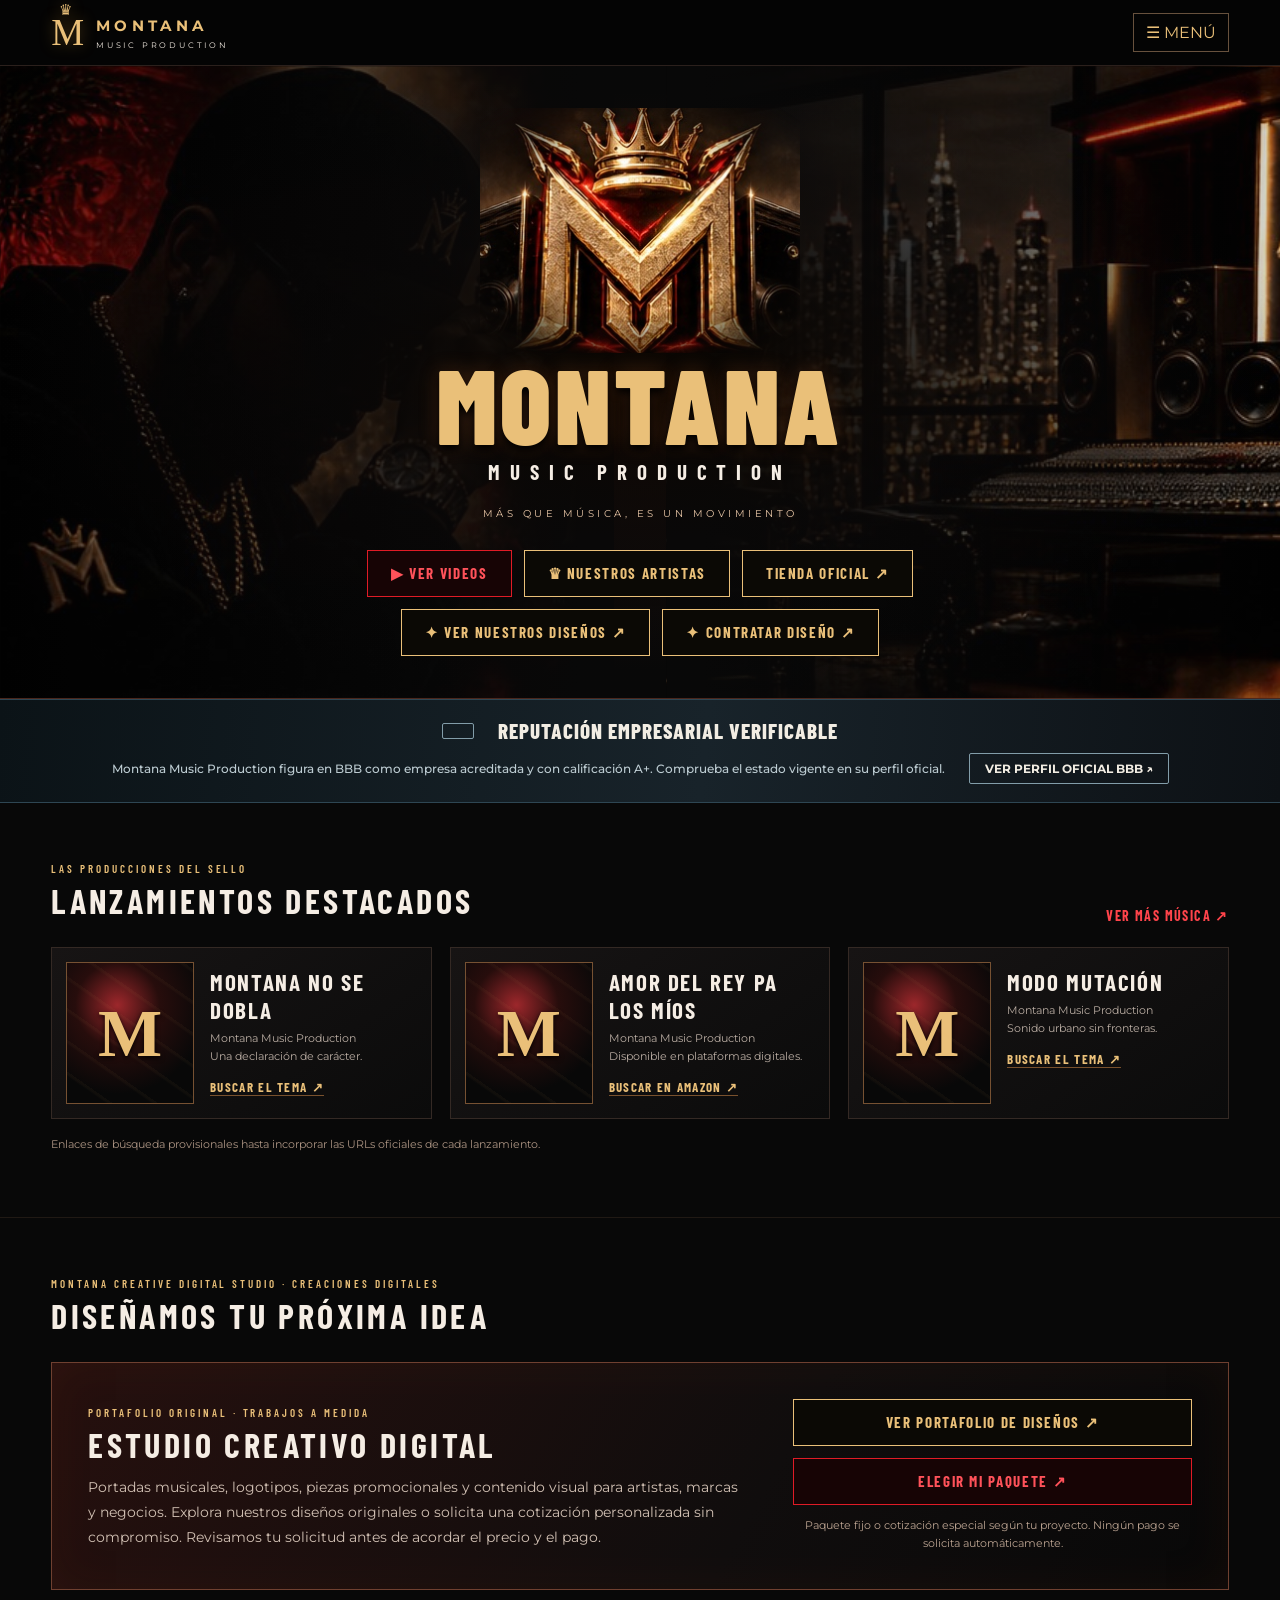
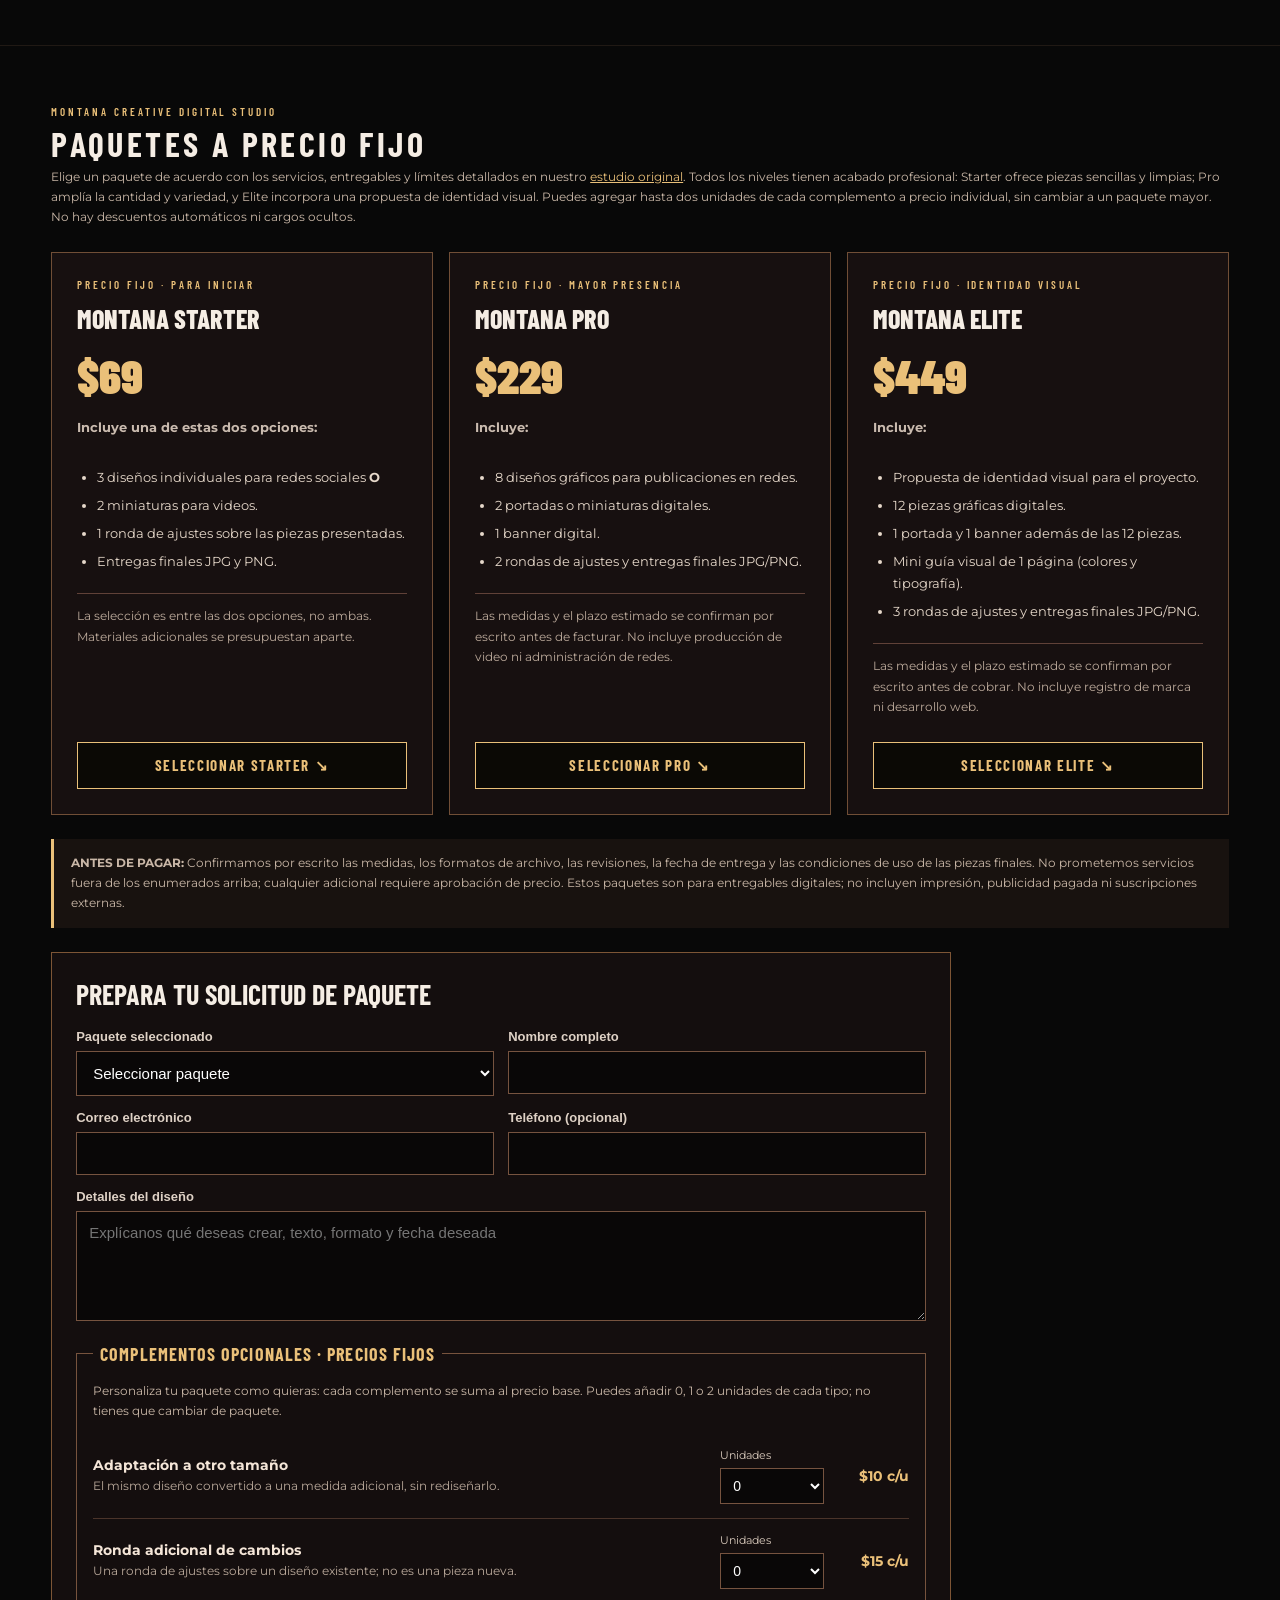
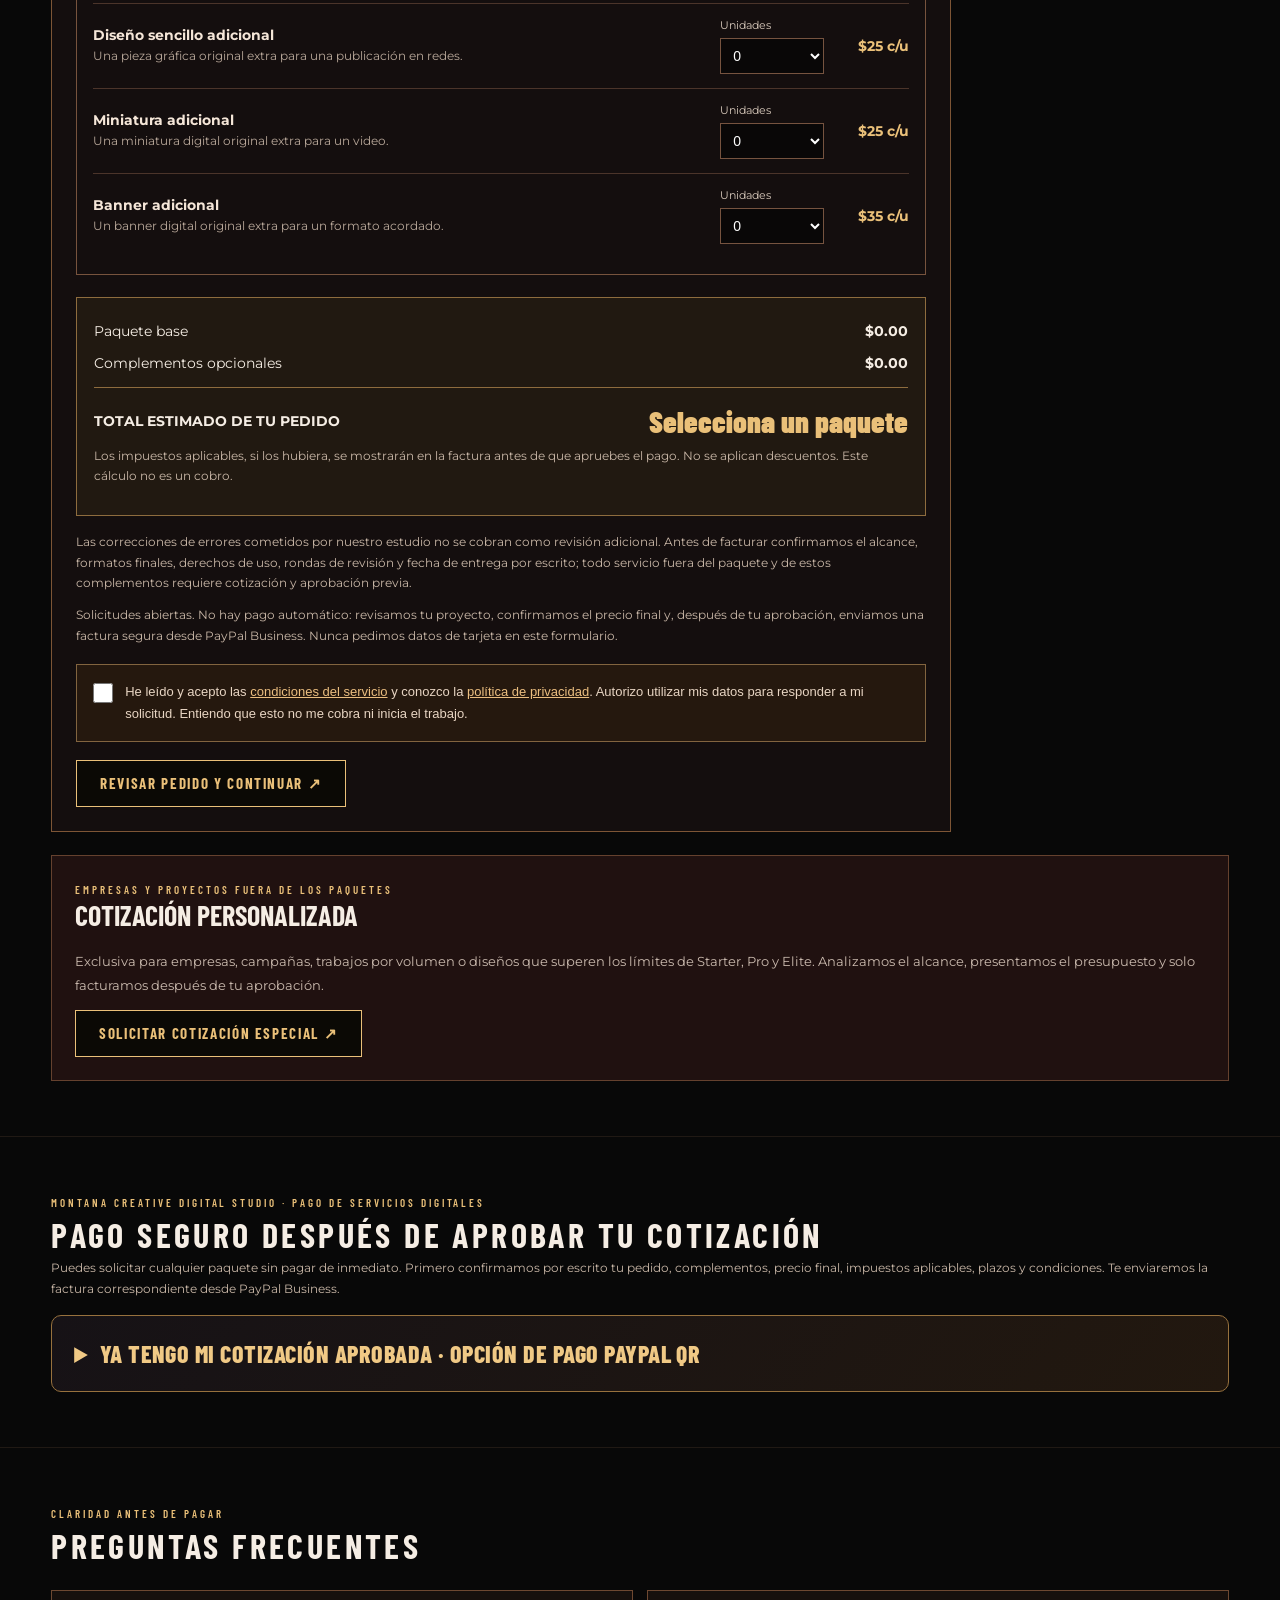
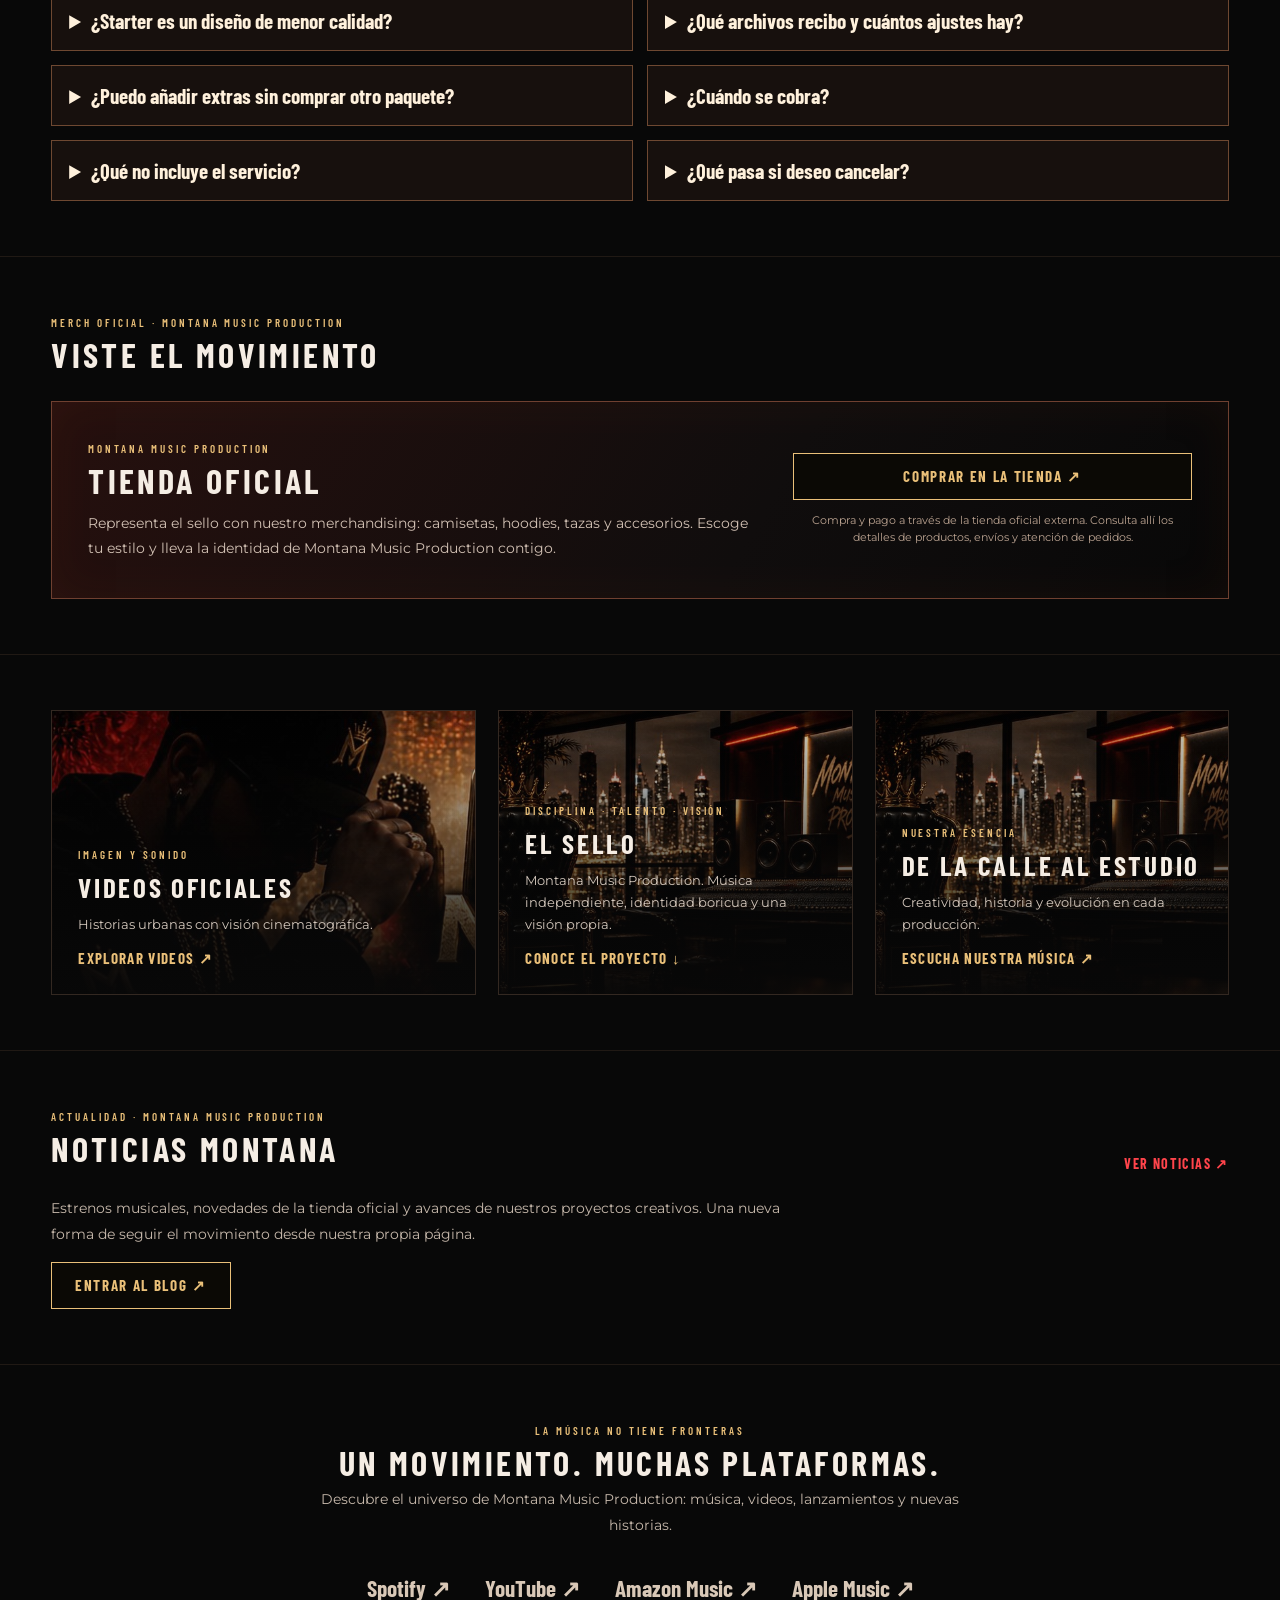
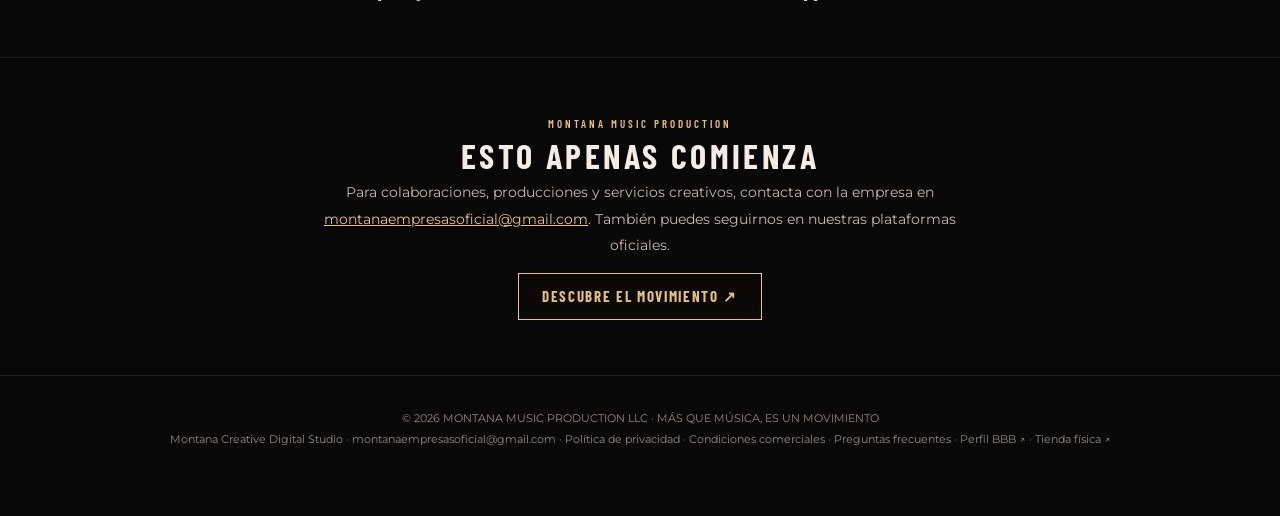
==== index.html @ 7edcd9a6 "Replace old Creative Studio links with new no-cost GitHub Pages studio" ====
<!doctype html><html lang="es"><head><meta charset="utf-8"><meta name="viewport" content="width=device-width,initial-scale=1"><meta name="theme-color" content="#080808"><meta name="description" content="Montana Music Production — más que música, es un movimiento. Música urbana y estudio de diseño profesional: portadas, miniaturas, identidad visual y merchandising oficial."><meta property="og:type" content="website"><meta property="og:site_name" content="Montana Music Production"><meta property="og:title" content="Montana Music Production | Más que música"><meta property="og:description" content="Montana Music Production LLC: música, diseño digital profesional, paquetes con precios claros, cotizaciones y tienda oficial."><meta property="og:url" content="https://montanamusicproduction.com/"><meta property="og:image" content="https://montanamusicproduction.com/emblem.jpg"><meta name="twitter:card" content="summary"><meta name="twitter:title" content="Montana Music Production | Estudio creativo y música"><meta name="twitter:description" content="Diseño digital profesional, paquetes claros, extras opcionales y música original."><link rel="canonical" href="https://montanamusicproduction.com/"><link rel="alternate" type="application/rss+xml" title="Noticias Montana RSS" href="https://montanamusicproduction.com/feed.xml"><title translate="no">Montana Music Production | Más que música</title><style>
@import url('https://fonts.googleapis.com/css2?family=Barlow+Condensed:wght@400;500;600;700;800;900&family=Montserrat:wght@400;500;600;700;800&display=swap');
:root{--gold:#eac079;--red:#e01b26;--muted:#b9aca2;--line:#32271f}*{box-sizing:border-box}html{scroll-behavior:smooth}body{margin:0;background:#080808;color:#f5ede4;font-family:Montserrat,Arial,sans-serif}a{color:inherit;text-decoration:none}button{font:inherit}.wrap{max-width:1390px;margin:auto;padding:0 4%}header{height:76px;background:#050505ed;border-bottom:1px solid #2b201c;display:flex;align-items:center;justify-content:space-between;gap:22px;padding:0 4%;position:sticky;top:0;z-index:30;backdrop-filter:blur(14px)}.brand{display:flex;align-items:center;gap:12px;min-width:235px}.brandmark{font-family:Georgia,serif;font-size:37px;line-height:1;color:var(--gold);text-shadow:0 0 15px #d69c3866;position:relative}.brandmark:before{content:'♛';position:absolute;top:-11px;left:8px;font-size:15px}.brand b{display:block;letter-spacing:.29em;font-size:15px;color:var(--gold)}.brand small{display:block;font-size:8px;letter-spacing:.35em;margin-top:5px}nav{display:flex;gap:26px;align-items:center}nav a{font:700 15px 'Barlow Condensed',sans-serif;letter-spacing:.12em;text-transform:uppercase}nav a:hover,nav a:focus{color:var(--gold)}.topcta,.button{border:1px solid var(--red);background:#170405;color:#ff525a;padding:13px 23px;font:700 15px 'Barlow Condensed',sans-serif;letter-spacing:.11em;text-transform:uppercase;display:inline-flex;align-items:center;gap:10px;justify-content:center;transition:.2s}.topcta:hover,.button:hover{background:#8f1118;color:white}.menu{display:none;background:none;border:1px solid #67513d;color:var(--gold);padding:9px 12px}.hero{position:relative;min-height:620px;display:flex;align-items:center;justify-content:center;text-align:center;overflow:hidden;border-bottom:1px solid #4a271d;background:radial-gradient(ellipse at 50% 50%,#56201144,transparent 65%),#080808}.hero:before,.hero:after{content:'';position:absolute;top:0;bottom:0;width:48%;background-size:cover;background-position:center;opacity:.85}.hero:before{left:0;background-image:linear-gradient(90deg,#0000,#080808 94%),url('artist.jpg')}.hero:after{right:0;background-image:linear-gradient(270deg,#0000,#080808 94%),url('studio.jpg')}.glow{position:absolute;inset:0;background:radial-gradient(ellipse at center,#0a0602 0%,#09080877 35%,#0000 72%);z-index:1}.hero-content{position:relative;z-index:2;max-width:740px;padding:42px 18px}.hero-emblem{width:min(320px,75vw);height:245px;object-fit:cover;object-position:center top;mix-blend-mode:screen;filter:drop-shadow(0 0 17px #ba70234f);mask-image:radial-gradient(ellipse 68% 63% at 50% 48%,#000 55%,transparent 100%)}h1,h2,h3,p{margin-top:0}h1{font:900 clamp(53px,9vw,105px)/.88 'Barlow Condensed',Impact,sans-serif;letter-spacing:.04em;color:var(--gold);text-shadow:0 5px 8px #000,0 0 20px #aa582655;margin:0}.subbrand{font:700 clamp(13px,2.2vw,21px) 'Barlow Condensed',sans-serif;letter-spacing:.47em;margin:10px 0 23px}.tagline{letter-spacing:.35em;font-size:10px;color:#e5c4a5;text-transform:uppercase;margin:0 0 30px}.hero-actions{display:flex;gap:12px;justify-content:center;flex-wrap:wrap}.button.gold{border-color:var(--gold);background:#0b0905;color:var(--gold)}.button.gold:hover{background:#eac079;color:#111}.section{padding:55px 0;border-bottom:1px solid #201914}.section-title{display:flex;align-items:end;justify-content:space-between;gap:15px;margin-bottom:23px}.eyebrow{font:600 11px 'Barlow Condensed';letter-spacing:.27em;color:var(--gold);text-transform:uppercase}.section h2{font:700 34px 'Barlow Condensed',sans-serif;letter-spacing:.1em;margin:3px 0}.all{color:#ff444b;font:700 14px 'Barlow Condensed';letter-spacing:.1em}.cards{display:grid;grid-template-columns:repeat(3,minmax(0,1fr));gap:18px}.release{background:linear-gradient(145deg,#171414,#0b0b0b);border:1px solid #342924;padding:14px;display:flex;gap:16px;min-height:172px}.cover{width:128px;min-width:128px;background:radial-gradient(circle at 40% 30%,#9c272b 0%,#270d0c 34%,#080808 72%);border:1px solid #765132;display:grid;place-items:center;position:relative;overflow:hidden}.cover:after{content:'';position:absolute;inset:0;background:repeating-linear-gradient(35deg,transparent 0 22px,#e3ad5d0a 24px 26px)}.cover b{font:900 68px Georgia;color:var(--gold);text-shadow:0 2px 5px #000}.release h3{font:700 23px 'Barlow Condensed';letter-spacing:.07em;margin:6px 0}.release p{font-size:11px;color:var(--muted);line-height:1.6}.release a{font:700 13px 'Barlow Condensed';color:var(--gold);letter-spacing:.1em;border-bottom:1px solid #79512d}.features{display:grid;grid-template-columns:1.2fr 1fr 1fr;gap:22px}.feature{min-height:285px;border:1px solid #332821;background:linear-gradient(0deg,#080808ee,#0808082c),url('studio.jpg') center/cover;padding:26px;display:flex;flex-direction:column;justify-content:end}.feature.video{background-image:linear-gradient(0deg,#080808fa,#08080820),url('artist.jpg')}.feature h3{font:700 27px 'Barlow Condensed';letter-spacing:.1em;margin:10px 0}.feature p{color:#d4c8bd;font-size:13px;line-height:1.7}.feature a{color:var(--gold);font:700 15px 'Barlow Condensed';letter-spacing:.09em}.shop-banner{display:grid;grid-template-columns:minmax(0,1.7fr) minmax(230px,1fr);align-items:center;gap:28px;padding:36px;background:linear-gradient(120deg,#26100e,#100d0d 60%,#080808);border:1px solid #6f4030;box-shadow:inset 0 0 45px #8a361018}.shop-banner p{color:#d2c1b4;font-size:14px;line-height:1.8;max-width:660px;margin:10px 0 0}.shop-actions{display:flex;flex-direction:column;gap:12px;align-items:stretch}.shop-actions .button{width:100%;text-align:center}.shop-trust{color:#bba391;font-size:11px;line-height:1.6;text-align:center}.about{max-width:780px;margin:auto;text-align:center}.about p{color:#c6b8ab;line-height:1.9;font-size:14px}.platforms{display:flex;justify-content:center;gap:35px;flex-wrap:wrap;margin:35px auto 0}.platforms a{font:700 23px 'Barlow Condensed';color:#d9c8b7}.platforms a:hover{color:var(--gold)}footer{padding:32px 4%;text-align:center;color:#968779;font-size:11px;line-height:1.9}.note{font-size:11px;color:#ab9382;margin-top:18px}@media(max-width:1100px){nav{gap:14px}.cards{grid-template-columns:1fr}.release{min-height:150px}.features{grid-template-columns:1fr 1fr}.feature:last-child{grid-column:span 2}}@media(max-width:760px){header{height:66px}.brand{min-width:0}.brand b{font-size:12px}.topcta{display:none}.menu{display:block}nav{display:none;position:absolute;top:65px;left:0;right:0;background:#0a0909;border-bottom:1px solid #5e3928;padding:18px 6%;flex-direction:column;align-items:flex-start;gap:17px}nav.open{display:flex}.hero{min-height:570px}.shop-banner{grid-template-columns:1fr;padding:25px;gap:18px}.hero:before,.hero:after{width:65%;opacity:.48}.hero-emblem{height:210px}.tagline{letter-spacing:.14em}.section{padding:37px 0}.features{grid-template-columns:1fr}.feature:last-child{grid-column:auto}.section h2{font-size:29px}.platforms{gap:20px}.platforms a{font-size:20px}}@media(prefers-reduced-motion:reduce){html{scroll-behavior:auto}}
.digital-packages{display:grid;grid-template-columns:repeat(3,1fr);gap:16px;margin:24px 0}.digital-package{background:#171010;border:1px solid #704e36;padding:25px;display:flex;flex-direction:column;gap:12px}.digital-package h3{font:800 26px 'Barlow Condensed',Impact,sans-serif;margin:0}.digital-package .price{font:900 48px 'Barlow Condensed',Impact,sans-serif;color:var(--gold)}.digital-package p{color:#cabbaf;font-size:13px;line-height:1.7}.digital-package .digital-contents{color:#e6d8ca;font-size:13px;line-height:1.7;padding-left:20px;margin:0 0 6px}.digital-package .digital-contents li{padding:3px 0}.digital-package .digital-limit{flex:1;color:#bcaa9b;font-size:12px;border-top:1px solid #604138;padding-top:12px}.digital-contract{border-left:3px solid var(--gold);padding:14px 17px;background:#18120f;margin-bottom:24px}.digital-package button{cursor:pointer}.digital-form{border:1px solid #7d5535;background:#140e0e;padding:24px;max-width:900px}.digital-form h3,.digital-quote h3{font:700 28px 'Barlow Condensed',Impact,sans-serif;margin:0 0 18px}.digital-fields{display:grid;grid-template-columns:1fr 1fr;gap:14px}.digital-fields label{display:flex;flex-direction:column;gap:7px;color:#ded1c5;font:700 13px Arial,sans-serif}.digital-fields input,.digital-fields select,.digital-fields textarea{background:#090707;color:#fff;border:1px solid #76533f;padding:12px;font:15px Arial,sans-serif;width:100%}.digital-fields textarea{min-height:110px;resize:vertical}.digital-fields .wide{grid-column:span 2}.digital-note{font-size:12px;color:#c9b7a7;line-height:1.7}.digital-result{display:none;border:1px solid #7a5b37;background:#231810;padding:18px;margin-top:16px}.digital-result.open{display:block}.digital-result textarea{width:100%;min-height:150px;color:#fff;background:#090707;border:1px solid #76533f;padding:12px}.digital-quote{border:1px solid #65412e;padding:23px;margin-top:23px;background:#201110}.digital-quote p{color:#cbbbaf;font-size:13px;line-height:1.8}.digital-starter-choice{display:none;margin:19px 0;padding:15px;border:1px solid #6c4e32;background:#20160f}.digital-starter-choice.visible{display:block}.digital-label{display:block;font:700 14px Arial,sans-serif;color:#f4debb;margin-bottom:9px}.digital-starter-choice select{background:#090707;color:#fff;border:1px solid #76533f;padding:12px;width:100%;font:15px Arial,sans-serif}.digital-addons{min-width:0;border:1px solid #77533d;margin:22px 0;padding:16px}.digital-addons legend{color:var(--gold);font:700 18px 'Barlow Condensed',Impact,sans-serif;letter-spacing:.06em;padding:0 7px}.digital-addon-list{display:flex;flex-direction:column;gap:0}.digital-addon{display:grid;grid-template-columns:minmax(0,1fr) 104px 70px;gap:15px;align-items:center;padding:14px 0;border-bottom:1px solid #4b342a}.digital-addon:last-child{border-bottom:none}.digital-addon strong{display:block;color:#f5e6d8;font-size:14px;line-height:1.5}.digital-addon span{display:block;color:#b9a89a;font-size:12px;line-height:1.6}.digital-addon label{color:#dbccbe;font-size:11px;display:flex;flex-direction:column;gap:6px}.digital-addon select{color:#fff;background:#090707;border:1px solid #76533f;padding:8px;font-size:14px;max-width:100%}.digital-addon b{color:var(--gold);font-size:14px;text-align:right}.digital-summary{border:1px solid #8e6c3e;background:#211911;padding:17px;margin:16px 0}.digital-summary>div{display:flex;justify-content:space-between;gap:10px;align-items:center;padding:7px 0;font-size:14px}.digital-summary>div strong{font-variant-numeric:tabular-nums}.digital-summary .digital-grand-total{border-top:1px solid #8e6c3e;padding-top:15px;margin-top:8px;font-weight:700}.digital-grand-total strong{font:900 30px 'Barlow Condensed',Impact,sans-serif;color:var(--gold)}.digital-note{overflow-wrap:anywhere}@media(max-width:760px){.digital-addon{grid-template-columns:minmax(0,1fr) 80px 64px;gap:8px}.digital-addon b{font-size:12px}.digital-summary .digital-grand-total{align-items:start;flex-direction:column}}
@media(max-width:760px){.digital-packages,.digital-fields{grid-template-columns:1fr}.digital-fields .wide{grid-column:auto}.digital-form{padding:16px}}
.digital-legal-check{display:flex!important;flex-direction:row!important;align-items:flex-start;gap:12px;margin:18px 0;border:1px solid #82643f;background:#25180e;padding:16px;color:#e8d5c3!important;font:13px/1.7 Arial,sans-serif!important}.digital-legal-check input{width:20px!important;height:20px!important;margin:2px 0 0;flex:0 0 20px;accent-color:#eac079}.digital-hubspot{border-top:2px solid #eac079;margin-top:25px;padding-top:25px}.digital-hubspot h4{font:800 27px 'Barlow Condensed',Impact,sans-serif;color:#eac079;margin:0}.digital-hubspot p{font-size:13px;line-height:1.8;color:#dbcbbc}.digital-legal-check a,.digital-hubspot a,.digital-faq a{color:#ebbe80;text-decoration:underline}.digital-hs-confirmation{border:1px solid #5eaf8c;background:#123b2b;color:#f0fffa!important;padding:16px}.digital-hs-confirmation[hidden]{display:none}.digital-faq{display:grid;grid-template-columns:repeat(2,minmax(0,1fr));gap:14px;margin-top:24px}.digital-faq details{background:#17100d;border:1px solid #6e4831;padding:17px}.digital-faq summary{cursor:pointer;color:#fff1dc;font:700 21px 'Barlow Condensed',Impact,sans-serif}.digital-faq details[open]{border-color:#ebbc79}.digital-faq p{font-size:13px;color:#cbb7a9;line-height:1.7;margin:14px 0 0}a:focus-visible,button:focus-visible,summary:focus-visible{outline:3px solid #f0c186;outline-offset:3px}@media(max-width:1420px){header{height:66px}.menu{display:block}.topcta{display:none}nav{display:none;position:absolute;top:65px;left:0;right:0;background:#0a0909;border-bottom:1px solid #5e3928;padding:18px 6%;flex-direction:column;align-items:flex-start;gap:17px}nav.open{display:flex}}@media(max-width:760px){.digital-faq{grid-template-columns:1fr}}.bbb-proof{background:linear-gradient(95deg,#0b1317,#18232a 55%,#0d1115);border-top:1px solid #2e4653;border-bottom:1px solid #2e4653;padding:18px 5%}.bbb-proof-inner{max-width:1190px;margin:auto;display:flex;align-items:center;justify-content:center;flex-wrap:wrap;gap:10px 24px;color:#f2ede3}.bbb-proof-inner strong{font:800 21px 'Barlow Condensed',Impact,sans-serif;letter-spacing:.045em}.bbb-proof-inner span{font:500 12px/1.5 Montserrat,Arial,sans-serif;color:#becdd3}.bbb-proof-inner a{border:1px solid #829da9;color:#f2ede3;text-decoration:none;padding:7px 15px;border-radius:2px;font:700 12px Montserrat,Arial,sans-serif}.bbb-proof-inner a:hover{background:#1f3945}.bbb-proof-inner a:focus-visible{outline:3px solid #f0c186;outline-offset:3px}@media(max-width:650px){.bbb-proof-inner{text-align:center;flex-direction:column;gap:9px}}.bbb-dynamic{display:inline-block;vertical-align:middle;line-height:1}.bbb-dynamic img{display:block;width:250px;max-width:100%;height:auto;border:0}.bbb-dynamic:focus-visible{outline:3px solid #eac079;outline-offset:4px}.paypal-payment-check{border:1px solid #97713d;border-radius:10px;background:linear-gradient(130deg,#161216,#22180f);padding:22px;margin-top:16px}
.paypal-payment-check summary{cursor:pointer;color:#f0c985;font:800 24px/1.3 'Barlow Condensed',Impact,sans-serif;letter-spacing:.02em}
.paypal-payment-check summary:focus-visible{outline:3px solid #eac079;outline-offset:5px}
.paypal-payment-check p{color:#e1d3c1;font-size:14px;line-height:1.75}
.paypal-payment-check .paypal-qr-layout{display:flex;gap:24px;align-items:center;flex-wrap:wrap;margin:20px 0}
.paypal-payment-check .paypal-qr-art{background:#fff;padding:6px;border-radius:9px;width:268px;max-width:100%;flex:0 0 268px}
.paypal-payment-check .paypal-qr-art svg{width:100%;height:auto;display:block;aspect-ratio:1}
.paypal-payment-check .paypal-qr-instructions{flex:1;min-width:210px}
.paypal-payment-check .paypal-qr-warning{border-left:3px solid #e4b36d;padding-left:12px;color:#f5dcae!important}
@media(max-width:540px){.paypal-payment-check{padding:16px}.paypal-payment-check .paypal-qr-art{margin:auto;flex:0 1 260px}}</style><script type="application/ld+json">{"@context":"https://schema.org","@type":"Organization","name":"Montana Music Production LLC","url":"https://montanamusicproduction.com/","logo":"https://montanamusicproduction.com/emblem.jpg","email":"montanaempresasoficial@gmail.com","description":"Sello musical y servicio de diseño gráfico digital Montana Creative Digital Studio.","subOrganization":{"@type":"Organization","name":"Montana Creative Digital Studio"}}</script><script>function loadScript(a){var b=document.getElementsByTagName("head")[0],c=document.createElement("script");c.type="text/javascript",c.src="https://tracker.metricool.com/resources/be.js",c.onreadystatechange=a,c.onload=a,b.appendChild(c)}loadScript(function(){beTracker.t({hash:"8ffea4eab319d0949e5e7db706928e58"})});</script></head><body><header><a class="brand notranslate" translate="no" href="#inicio" aria-label="Montana Music Production, inicio"><span class="brandmark">M</span><span><b><span class="notranslate" translate="no">MONTANA</span></b><small>MUSIC PRODUCTION</small></span></a><button class="menu" id="menu" aria-expanded="false" aria-controls="nav">☰ MENÚ</button><nav id="nav"><a href="#inicio">Inicio</a><a href="artistas.html">Artistas</a><a href="noticias.html">Noticias</a><a href="#tienda">Tienda física</a><a href="https://montanamusicproduction.com/studio/" target="_blank" rel="noopener noreferrer">Estudio creativo</a><a href="#paquetes-digitales">Contratar diseño</a><a href="#musica">Música</a><a href="#videos">Videos</a><a href="#sello">El sello</a><a href="#plataformas">Plataformas</a><a href="https://43g55d.share-na2.hsforms.com/2W3sPLwE3SKajOh-fbo1z5w" target="_blank" rel="noopener noreferrer">Cotización especial</a><a href="#contacto">Contacto</a></nav><a class="topcta" href="#musica">▶ ESCUCHA AHORA</a></header><main><section class="hero" id="inicio"><div class="glow"></div><div class="hero-content"><img class="hero-emblem" src="emblem.jpg" alt="Emblema M coronada en oro de Montana Music Production"><h1><span class="notranslate" translate="no">MONTANA</span></h1><div class="subbrand notranslate" translate="no">MUSIC PRODUCTION</div><p class="tagline">MÁS QUE MÚSICA, ES UN MOVIMIENTO</p><div class="hero-actions"><a class="button" href="#videos">▶ VER VIDEOS</a><a class="button gold" href="artistas.html">♛ NUESTROS ARTISTAS</a><a class="button gold" href="https://montanaofficialstore-shop.fourthwall.com/" target="_blank" rel="noopener noreferrer">TIENDA OFICIAL ↗</a><a class="button gold" href="https://montanamusicproduction.com/studio/" target="_blank" rel="noopener noreferrer" aria-label="Ver el portafolio original de Montana Creative Digital Studio">✦ VER NUESTROS DISEÑOS ↗</a><a class="button gold" href="#paquetes-digitales" aria-label="Escoger un paquete de diseño digital y complementos con precio transparente.">✦ CONTRATAR DISEÑO ↗</a></div></div></section><aside class="bbb-proof" aria-label="Perfil empresarial verificable en Better Business Bureau"><div class="bbb-proof-inner"><a class="bbb-dynamic" href="https://www.bbb.org/us/wi/milwaukee/profile/music/montana-music-production-0694-1000059355" target="_blank" rel="noopener noreferrer" aria-label="Verificar la acreditación de Montana Music Production en BBB"><img src="https://seal-wisconsin.bbb.org/seals/blue-seal-250-52-bbb-1000059355.png" width="250" height="52" loading="lazy" decoding="async" alt="Montana Music Production - sello dinámico BBB Accredited Business" onerror="this.style.display='none'"></a><strong>REPUTACIÓN EMPRESARIAL VERIFICABLE</strong><span>Montana Music Production figura en BBB como empresa acreditada y con calificación A+. Comprueba el estado vigente en su perfil oficial.</span><a href="https://www.bbb.org/us/wi/milwaukee/profile/music/montana-music-production-0694-1000059355" target="_blank" rel="noopener noreferrer" aria-label="Consultar la acreditación y calificación actual de Montana Music Production en Better Business Bureau">VER PERFIL OFICIAL BBB ↗</a></div></aside><section class="section" id="musica"><div class="wrap"><div class="section-title"><div><span class="eyebrow">Las producciones del sello</span><h2>LANZAMIENTOS DESTACADOS</h2></div><a class="all" href="https://www.youtube.com/results?search_query=Montana+Music+Production" target="_blank" rel="noopener noreferrer">VER MÁS MÚSICA ↗</a></div><div class="cards"><article class="release"><div class="cover"><b>M</b></div><div><h3><span class="notranslate" translate="no">MONTANA</span> NO SE DOBLA</h3><p><span class="notranslate" translate="no">Montana Music Production</span><br>Una declaración de carácter.</p><a href="https://www.youtube.com/results?search_query=Montana+No+Se+Dobla" target="_blank" rel="noopener noreferrer">BUSCAR EL TEMA ↗</a></div></article><article class="release"><div class="cover"><b>M</b></div><div><h3>AMOR DEL REY PA LOS MÍOS</h3><p><span class="notranslate" translate="no">Montana Music Production</span><br>Disponible en plataformas digitales.</p><a href="https://music.amazon.com/search/AMOR+DEL+REY+PA+LOS+MIOS" target="_blank" rel="noopener noreferrer">BUSCAR EN AMAZON ↗</a></div></article><article class="release"><div class="cover"><b>M</b></div><div><h3>MODO MUTACIÓN</h3><p><span class="notranslate" translate="no">Montana Music Production</span><br>Sonido urbano sin fronteras.</p><a href="https://www.youtube.com/results?search_query=Montana+Modo+Mutacion" target="_blank" rel="noopener noreferrer">BUSCAR EL TEMA ↗</a></div></article></div><p class="note">Enlaces de búsqueda provisionales hasta incorporar las URLs oficiales de cada lanzamiento.</p></div></section><section class="section" id="creaciones-digitales"><div class="wrap"><div class="section-title"><div><span class="eyebrow">Montana Creative Digital Studio · Creaciones digitales</span><h2>DISEÑAMOS TU PRÓXIMA IDEA</h2></div></div><div class="shop-banner"><div><span class="eyebrow">Portafolio original · Trabajos a medida</span><h2>ESTUDIO CREATIVO DIGITAL</h2><p>Portadas musicales, logotipos, piezas promocionales y contenido visual para artistas, marcas y negocios. Explora nuestros diseños originales o solicita una cotización personalizada sin compromiso. Revisamos tu solicitud antes de acordar el precio y el pago.</p></div><div class="shop-actions"><a class="button gold" href="https://montanamusicproduction.com/studio/" target="_blank" rel="noopener noreferrer" aria-label="Abrir el portafolio original de Montana Creative Digital Studio">VER PORTAFOLIO DE DISEÑOS ↗</a><a class="button" href="#paquetes-digitales" aria-label="Elegir paquete de diseño digital y complementos con precios fijos">ELEGIR MI PAQUETE ↗</a><span class="shop-trust">Paquete fijo o cotización especial según tu proyecto. Ningún pago se solicita automáticamente.</span></div></div></div></section><section class="section" id="paquetes-digitales"><div class="wrap"><span class="eyebrow">Montana Creative Digital Studio</span><h2>PAQUETES A PRECIO FIJO</h2><p class="digital-note">Elige un paquete de acuerdo con los servicios, entregables y límites detallados en nuestro <a style="color:var(--gold);text-decoration:underline" href="https://montanamusicproduction.com/studio/" target="_blank" rel="noopener noreferrer">estudio original</a>. Todos los niveles tienen acabado profesional: Starter ofrece piezas sencillas y limpias; Pro amplía la cantidad y variedad, y Elite incorpora una propuesta de identidad visual. Puedes agregar hasta dos unidades de cada complemento a precio individual, sin cambiar a un paquete mayor. No hay descuentos automáticos ni cargos ocultos.</p><div class="digital-packages"><article class="digital-package"><span class="eyebrow">Precio fijo · Para iniciar</span><h3 class="notranslate" translate="no">MONTANA STARTER</h3><span class="price">$69</span><p><strong>Incluye una de estas dos opciones:</strong></p><ul class="digital-contents"><li>3 diseños individuales para redes sociales <strong>O</strong></li><li>2 miniaturas para videos.</li><li>1 ronda de ajustes sobre las piezas presentadas.</li><li>Entregas finales JPG y PNG.</li></ul><p class="digital-limit">La selección es entre las dos opciones, no ambas. Materiales adicionales se presupuestan aparte.</p><button class="button gold digital-choose" data-plan="starter" type="button">SELECCIONAR STARTER ↘</button></article><article class="digital-package"><span class="eyebrow">Precio fijo · Mayor presencia</span><h3 class="notranslate" translate="no">MONTANA PRO</h3><span class="price">$229</span><p><strong>Incluye:</strong></p><ul class="digital-contents"><li>8 diseños gráficos para publicaciones en redes.</li><li>2 portadas o miniaturas digitales.</li><li>1 banner digital.</li><li>2 rondas de ajustes y entregas finales JPG/PNG.</li></ul><p class="digital-limit">Las medidas y el plazo estimado se confirman por escrito antes de facturar. No incluye producción de video ni administración de redes.</p><button class="button gold digital-choose" data-plan="pro" type="button">SELECCIONAR PRO ↘</button></article><article class="digital-package"><span class="eyebrow">Precio fijo · Identidad visual</span><h3 class="notranslate" translate="no">MONTANA ELITE</h3><span class="price">$449</span><p><strong>Incluye:</strong></p><ul class="digital-contents"><li>Propuesta de identidad visual para el proyecto.</li><li>12 piezas gráficas digitales.</li><li>1 portada y 1 banner además de las 12 piezas.</li><li>Mini guía visual de 1 página (colores y tipografía).</li><li>3 rondas de ajustes y entregas finales JPG/PNG.</li></ul><p class="digital-limit">Las medidas y el plazo estimado se confirman por escrito antes de cobrar. No incluye registro de marca ni desarrollo web.</p><button class="button gold digital-choose" data-plan="elite" type="button">SELECCIONAR ELITE ↘</button></article></div><p class="digital-note digital-contract"><strong>ANTES DE PAGAR:</strong> Confirmamos por escrito las medidas, los formatos de archivo, las revisiones, la fecha de entrega y las condiciones de uso de las piezas finales. No prometemos servicios fuera de los enumerados arriba; cualquier adicional requiere aprobación de precio. Estos paquetes son para entregables digitales; no incluyen impresión, publicidad pagada ni suscripciones externas.</p><div class="digital-form" id="pedido-digital"><h3>PREPARA TU SOLICITUD DE PAQUETE</h3><form id="digital-order-form"><div class="digital-fields"><label>Paquete seleccionado<select name="paquete" id="digital-plan" required><option value="">Seleccionar paquete</option><option value="starter">Montana Starter — $69</option><option value="pro">Montana Pro — $229</option><option value="elite">Montana Elite — $449</option></select></label><label>Nombre completo<input name="nombre" id="digital-name" autocomplete="name" maxlength="120" required></label><label>Correo electrónico<input name="email" type="email" autocomplete="email" maxlength="160" required></label><label>Teléfono (opcional)<input name="telefono" type="tel" autocomplete="tel" maxlength="40"></label><label class="wide">Detalles del diseño<textarea name="detalles" maxlength="3000" placeholder="Explícanos qué deseas crear, texto, formato y fecha deseada" required></textarea></label></div><div class="digital-starter-choice" id="digital-starter-choice"><label class="digital-label" for="digital-starter-option">Starter: elige SOLO una opción incluida</label><select id="digital-starter-option" name="opcion_starter"><option value="">Selecciona el contenido base</option><option value="social">3 diseños sencillos para publicaciones de redes sociales</option><option value="thumb">2 miniaturas para videos</option></select><p class="digital-note">Esta elección está incluida en los $69; no se cobran las dos opciones juntas. Si quieres piezas extra, elige complementos abajo.</p></div><fieldset class="digital-addons"><legend>COMPLEMENTOS OPCIONALES · PRECIOS FIJOS</legend><p class="digital-note">Personaliza tu paquete como quieras: cada complemento se suma al precio base. Puedes añadir 0, 1 o 2 unidades de cada tipo; no tienes que cambiar de paquete.</p><div class="digital-addon-list"><div class="digital-addon"><div><strong>Adaptación a otro tamaño</strong><span>El mismo diseño convertido a una medida adicional, sin rediseñarlo.</span></div><label>Unidades <select class="digital-addon-qty" name="extra_formato" data-key="formato" data-price="10" aria-label="Adaptación a otro tamaño"><option value="0">0</option><option value="1">1</option><option value="2">2</option></select></label><b>$10 c/u</b></div><div class="digital-addon"><div><strong>Ronda adicional de cambios</strong><span>Una ronda de ajustes sobre un diseño existente; no es una pieza nueva.</span></div><label>Unidades <select class="digital-addon-qty" name="extra_revision" data-key="revision" data-price="15" aria-label="Ronda adicional de cambios"><option value="0">0</option><option value="1">1</option><option value="2">2</option></select></label><b>$15 c/u</b></div><div class="digital-addon"><div><strong>Diseño sencillo adicional</strong><span>Una pieza gráfica original extra para una publicación en redes.</span></div><label>Unidades <select class="digital-addon-qty" name="extra_diseno" data-key="diseno" data-price="25" aria-label="Diseño sencillo adicional"><option value="0">0</option><option value="1">1</option><option value="2">2</option></select></label><b>$25 c/u</b></div><div class="digital-addon"><div><strong>Miniatura adicional</strong><span>Una miniatura digital original extra para un video.</span></div><label>Unidades <select class="digital-addon-qty" name="extra_miniatura" data-key="miniatura" data-price="25" aria-label="Miniatura adicional"><option value="0">0</option><option value="1">1</option><option value="2">2</option></select></label><b>$25 c/u</b></div><div class="digital-addon"><div><strong>Banner adicional</strong><span>Un banner digital original extra para un formato acordado.</span></div><label>Unidades <select class="digital-addon-qty" name="extra_banner" data-key="banner" data-price="35" aria-label="Banner adicional"><option value="0">0</option><option value="1">1</option><option value="2">2</option></select></label><b>$35 c/u</b></div></div></fieldset><div class="digital-summary" aria-live="polite"><div><span>Paquete base</span><strong id="digital-base">$0.00</strong></div><div><span>Complementos opcionales</span><strong id="digital-extras">$0.00</strong></div><div class="digital-grand-total"><span>TOTAL ESTIMADO DE TU PEDIDO</span><strong id="digital-total">$0.00</strong></div><p class="digital-note">Los impuestos aplicables, si los hubiera, se mostrarán en la factura antes de que apruebes el pago. No se aplican descuentos. Este cálculo no es un cobro.</p></div><p class="digital-note">Las correcciones de errores cometidos por nuestro estudio no se cobran como revisión adicional. Antes de facturar confirmamos el alcance, formatos finales, derechos de uso, rondas de revisión y fecha de entrega por escrito; todo servicio fuera del paquete y de estos complementos requiere cotización y aprobación previa.</p><p class="digital-note">Solicitudes abiertas. No hay pago automático: revisamos tu proyecto, confirmamos el precio final y, después de tu aprobación, enviamos una factura segura desde PayPal Business. Nunca pedimos datos de tarjeta en este formulario.</p><label class="digital-legal-check"><input type="checkbox" id="digital-terms" required><span>He leído y acepto las <a href="terminos-diseno.html" target="_blank" rel="noopener noreferrer">condiciones del servicio</a> y conozco la <a href="privacidad.html" target="_blank" rel="noopener noreferrer">política de privacidad</a>. Autorizo utilizar mis datos para responder a mi solicitud. Entiendo que esto no me cobra ni inicia el trabajo.</span></label><button class="button gold" type="submit">REVISAR PEDIDO Y CONTINUAR ↗</button></form><div class="digital-result" id="digital-result" aria-live="polite"><strong>DESGLOSE PREPARADO: TODAVÍA NO ENVIADO NI COBRADO.</strong><p class="digital-note">Completa el formulario oficial para registrar tu solicitud o envía el desglose por correo como alternativa. El pedido no se envía automáticamente al preparar este resumen.</p><textarea id="digital-summary" readonly aria-label="Texto de pedido preparado"></textarea><div class="hero-actions" style="justify-content:flex-start"><a class="button gold" href="mailto:montanaempresasoficial@gmail.com" id="digital-mail">ABRIR CORREO PARA ENVIAR ↗</a><button class="button gold" type="button" id="digital-copy">COPIAR PEDIDO</button></div><p id="digital-copy-status" class="digital-note" aria-live="polite"></p><div class="digital-hubspot" id="digital-hubspot"><h4>ÚLTIMO PASO · ENVÍA TU PEDIDO AL ESTUDIO</h4><p>Completa y envía el formulario de HubSpot que aparece abajo. Antes de enviarlo, comprueba que incluya tu correo y el desglose de paquete y complementos. Si no aparece el desglose, <strong>cópialo y pégalo en el campo de mensaje</strong>. Si ese campo no existe, envíalo por correo usando el botón anterior.</p><div id="digital-hs-host"></div><p id="digital-hs-status" role="status" aria-live="polite" class="digital-note">Preparando el formulario oficial…</p><p class="digital-note">Si no carga aquí, <a href="https://43g55d.share-na2.hsforms.com/2W3sPLwE3SKajOh-fbo1z5w" target="_blank" rel="noopener noreferrer">abre el formulario de HubSpot directamente</a>. La alternativa de correo siempre está disponible.</p><p id="digital-hs-success" role="status" class="digital-hs-confirmation" hidden>HubSpot confirmó el envío del formulario. Aún no se ha cobrado nada; revisaremos tu solicitud antes de emitir una factura de PayPal Business, solo cuando apruebes el importe final.</p></div></div></div><div class="digital-quote"><span class="eyebrow">Empresas y proyectos fuera de los paquetes</span><h3>COTIZACIÓN PERSONALIZADA</h3><p>Exclusiva para empresas, campañas, trabajos por volumen o diseños que superen los límites de Starter, Pro y Elite. Analizamos el alcance, presentamos el presupuesto y solo facturamos después de tu aprobación.</p><a class="button gold" href="https://43g55d.share-na2.hsforms.com/2W3sPLwE3SKajOh-fbo1z5w" target="_blank" rel="noopener noreferrer">SOLICITAR COTIZACIÓN ESPECIAL ↗</a></div></div></section><section class="section" id="pago-paypal-qr"><div class="wrap">
<span class="eyebrow">Montana Creative Digital Studio · Pago de servicios digitales</span>
<h2>PAGO SEGURO DESPUÉS DE APROBAR TU COTIZACIÓN</h2>
<p class="digital-note">Puedes solicitar cualquier paquete sin pagar de inmediato. Primero confirmamos por escrito tu pedido, complementos, precio final, impuestos aplicables, plazos y condiciones. Te enviaremos la factura correspondiente desde PayPal Business.</p>
<details class="paypal-payment-check"><summary>YA TENGO MI COTIZACIÓN APROBADA · OPCIÓN DE PAGO PAYPAL QR</summary>
<p>Este código QR es una alternativa para pagar únicamente cuando nuestro equipo haya confirmado por escrito tu cotización. <strong>El código no calcula el precio ni crea una factura automáticamente</strong>; en PayPal tendrás que indicar exactamente el importe aprobado.</p>
<div class="paypal-qr-layout"><div id="paypal-qr-canvas" class="paypal-qr-art" aria-label="Código QR que dirige a PayPal para pago autorizado"></div>
<div class="paypal-qr-instructions"><p><strong>1.</strong> Verifica que ya recibiste la cotización aprobada y, de preferencia, tu factura de PayPal Business.<br><strong>2.</strong> Escanea el QR con tu teléfono o utiliza el enlace oficial de PayPal.<br><strong>3.</strong> En PayPal, <strong>confirma que el destinatario sea Montana Music Production LLC (o montana-music-production) y que el importe sea exactamente el aprobado</strong> antes de autorizar. Si hay alguna diferencia, no pagues y escríbenos.</p>
<a class="button gold" href="https://www.paypal.com/qrcodes/managed/718c4d7a-319f-474c-8aa8-8c9292570149?utm_source=payandgetpaid" target="_blank" rel="noopener noreferrer">ABRIR PAYPAL PARA PAGAR ↗</a></div></div>
<p class="paypal-qr-warning"><strong>Importante:</strong> pagar por QR no asigna automáticamente el pago a tu solicitud ni sustituye tu factura o recibo. Guarda la confirmación y tu referencia de pedido. No envíes datos de tarjeta por correo. La producción comienza cuando confirmemos el pago recibido y el material necesario.</p>
<p>¿Aún no tienes tu presupuesto aprobado? <a href="#paquetes-digitales">Solicita tu paquete de diseño</a> o escribe a <a href="mailto:montanaempresasoficial@gmail.com">montanaempresasoficial@gmail.com</a>.</p>
</details></div></section><section class="section" id="preguntas-diseno"><div class="wrap"><span class="eyebrow">Claridad antes de pagar</span><h2>PREGUNTAS FRECUENTES</h2><div class="digital-faq"><details><summary>¿Starter es un diseño de menor calidad?</summary><p>No. Todos los paquetes tienen acabado profesional. Starter cubre diseños sencillos sin animación ni montaje complejo. Lo que cambia entre paquetes es la cantidad de entregables y el alcance creativo.</p></details><details><summary>¿Qué archivos recibo y cuántos ajustes hay?</summary><p>Los entregables finales de estos paquetes son JPG y PNG. Starter incluye 1 ronda de ajustes, Pro 2 y Elite 3. Las medidas finales y fecha estimada se confirman antes de facturar.</p></details><details><summary>¿Puedo añadir extras sin comprar otro paquete?</summary><p>Sí. Una adaptación cuesta $10, una ronda extra $15, un diseño sencillo $25, una miniatura $25 y un banner $35. Se suman al precio base sin descuentos automáticos.</p></details><details><summary>¿Cuándo se cobra?</summary><p>No se cobra al seleccionar un paquete ni al enviar el formulario. Revisamos el pedido y, tras tu aprobación del alcance y precio, enviamos una factura desde PayPal Business para que puedas pagar de forma segura. Empezamos el trabajo después de confirmar el pago.</p></details><details><summary>¿Qué no incluye el servicio?</summary><p>No incluye impresión, animación, publicidad pagada, registro de marca, archivos fuente editables ni desarrollo web, salvo propuesta especial aprobada por escrito.</p></details><details><summary>¿Qué pasa si deseo cancelar?</summary><p>Revisamos el avance y los costos de terceros autorizados. Consulta las <a href="terminos-diseno.html">condiciones de servicio</a>; no se limitan tus derechos legales como consumidor.</p></details></div></div></section><section class="section" id="tienda"><div class="wrap"><div class="section-title"><div><span class="eyebrow">Merch oficial · <span class="notranslate" translate="no">Montana Music Production</span></span><h2>VISTE EL MOVIMIENTO</h2></div></div><div class="shop-banner"><div><span class="eyebrow"><span class="notranslate" translate="no">Montana Music Production</span></span><h2>TIENDA OFICIAL</h2><p>Representa el sello con nuestro merchandising: camisetas, hoodies, tazas y accesorios. Escoge tu estilo y lleva la identidad de <span class="notranslate" translate="no">Montana Music Production</span> contigo.</p></div><div class="shop-actions"><a class="button gold" href="https://montanaofficialstore-shop.fourthwall.com/" target="_blank" rel="noopener noreferrer" aria-label="Abrir la tienda oficial de Montana Music Production en Fourthwall">COMPRAR EN LA TIENDA ↗</a><span class="shop-trust">Compra y pago a través de la tienda oficial externa. Consulta allí los detalles de productos, envíos y atención de pedidos.</span></div></div></div></section><section class="section" id="videos"><div class="wrap"><div class="features"><article class="feature video"><span class="eyebrow">Imagen y sonido</span><h3>VIDEOS OFICIALES</h3><p>Historias urbanas con visión cinematográfica.</p><a href="https://www.youtube.com/@montanamusicproduction" target="_blank" rel="noopener noreferrer">EXPLORAR VIDEOS ↗</a></article><article class="feature" id="sello"><span class="eyebrow">Disciplina · talento · visión</span><h3>EL SELLO</h3><p><span class="notranslate" translate="no">Montana Music Production</span>. Música independiente, identidad boricua y una visión propia.</p><a href="#contacto">CONOCE EL PROYECTO ↓</a></article><article class="feature"><span class="eyebrow">Nuestra esencia</span><h3>DE LA CALLE AL ESTUDIO</h3><p>Creatividad, historia y evolución en cada producción.</p><a href="#musica">ESCUCHA NUESTRA MÚSICA ↗</a></article></div></div></section><section class="section" id="noticias"><div class="wrap"><div class="section-title"><div><span class="eyebrow">Actualidad · Montana Music Production</span><h2>NOTICIAS MONTANA</h2></div><a class="all" href="noticias.html">VER NOTICIAS ↗</a></div><p style="color:#c6b8ab;line-height:1.9;font-size:14px;max-width:750px">Estrenos musicales, novedades de la tienda oficial y avances de nuestros proyectos creativos. Una nueva forma de seguir el movimiento desde nuestra propia página.</p><a class="button gold" href="noticias.html">ENTRAR AL BLOG ↗</a></div></section><section class="section" id="plataformas"><div class="wrap about"><span class="eyebrow">La música no tiene fronteras</span><h2>UN MOVIMIENTO. MUCHAS PLATAFORMAS.</h2><p>Descubre el universo de <span class="notranslate" translate="no">Montana Music Production</span>: música, videos, lanzamientos y nuevas historias.</p><div class="platforms"><a href="https://open.spotify.com/search/Montana%20Music%20Production" target="_blank" rel="noopener noreferrer">Spotify ↗</a><a href="https://www.youtube.com/results?search_query=Montana+Music+Production" target="_blank" rel="noopener noreferrer">YouTube ↗</a><a href="https://music.amazon.com/search/Montana+Music+Production" target="_blank" rel="noopener noreferrer">Amazon Music ↗</a><a href="https://music.apple.com/us/search?term=Montana%20Music%20Production" target="_blank" rel="noopener noreferrer">Apple Music ↗</a></div></div></section><section class="section" id="contacto"><div class="wrap about"><span class="eyebrow"><span class="notranslate" translate="no">Montana Music Production</span></span><h2>ESTO APENAS COMIENZA</h2><p>Para colaboraciones, producciones y servicios creativos, contacta con la empresa en <a href="mailto:montanaempresasoficial@gmail.com" style="color:var(--gold);text-decoration:underline;overflow-wrap:anywhere">montanaempresasoficial@gmail.com</a>. También puedes seguirnos en nuestras plataformas oficiales.</p><a class="button gold" href="https://www.youtube.com/results?search_query=Montana+Music+Production" target="_blank" rel="noopener noreferrer">DESCUBRE EL MOVIMIENTO ↗</a></div></section></main><footer>© <span id="year"></span> <span class="notranslate" translate="no">MONTANA MUSIC PRODUCTION LLC</span> · MÁS QUE MÚSICA, ES UN MOVIMIENTO<br>Montana Creative Digital Studio · <a href="mailto:montanaempresasoficial@gmail.com">montanaempresasoficial@gmail.com</a> · <a href="privacidad.html">Política de privacidad</a> · <a href="terminos-diseno.html">Condiciones comerciales</a> · <a href="#preguntas-diseno">Preguntas frecuentes</a> · <a href="https://www.bbb.org/us/wi/milwaukee/profile/music/montana-music-production-0694-1000059355" target="_blank" rel="noopener noreferrer">Perfil BBB ↗</a> · <a href="https://montanaofficialstore-shop.fourthwall.com/" target="_blank" rel="noopener noreferrer">Tienda física ↗</a><div class="bbb-site-bottom" style="margin-top:14px"><a class="bbb-dynamic" href="https://www.bbb.org/us/wi/milwaukee/profile/music/montana-music-production-0694-1000059355" target="_blank" rel="noopener noreferrer" aria-label="Verificar la acreditación de Montana Music Production en BBB"><img src="https://seal-wisconsin.bbb.org/seals/blue-seal-250-52-bbb-1000059355.png" width="250" height="52" loading="lazy" decoding="async" alt="Montana Music Production - sello dinámico BBB Accredited Business" onerror="this.style.display='none'"></a></div></footer><script>document.getElementById('year').textContent=new Date().getFullYear();const menu=document.getElementById('menu'),nav=document.getElementById('nav');menu.addEventListener('click',()=>{let open=nav.classList.toggle('open');menu.setAttribute('aria-expanded',String(open))});nav.querySelectorAll('a').forEach(a=>a.addEventListener('click',()=>{nav.classList.remove('open');menu.setAttribute('aria-expanded','false')}));;(()=>{const form=document.getElementById('digital-order-form'),plan=document.getElementById('digital-plan'),starterContainer=document.getElementById('digital-starter-choice'),starterOption=document.getElementById('digital-starter-option'),result=document.getElementById('digital-result'),summary=document.getElementById('digital-summary'),mail=document.getElementById('digital-mail'),copyStatus=document.getElementById('digital-copy-status');if(!form||!plan||!starterContainer||!starterOption)return;const packages={starter:{name:'Montana Starter',price:69},pro:{name:'Montana Pro',price:229},elite:{name:'Montana Elite',price:449}},starterNames={social:'3 diseños sencillos para redes sociales',thumb:'2 miniaturas para videos'},extraTypes=[{key:'formato',name:'Adaptación a otro tamaño',price:10},{key:'revision',name:'Ronda adicional de cambios',price:15},{key:'diseno',name:'Diseño sencillo adicional',price:25},{key:'miniatura',name:'Miniatura adicional',price:25},{key:'banner',name:'Banner adicional',price:35}],money=n=>'$'+n.toFixed(2),qtyInputs=[...document.querySelectorAll('.digital-addon-qty')];function calculate(){const p=packages[plan.value],base=p?p.price:0;let additions=0;const lines=[];for(const a of extraTypes){const el=qtyInputs.find(e=>e.dataset.key===a.key);const q=el?Math.max(0,Math.min(2,Number(el.value)||0)):0;const amount=q*a.price;additions+=amount;if(q)lines.push(a.name+': '+q+' × '+money(a.price)+' = '+money(amount));}document.getElementById('digital-base').textContent=money(base);document.getElementById('digital-extras').textContent=money(additions);document.getElementById('digital-total').textContent=p?money(base+additions):'Selecciona un paquete';return{base,additions,grand:base+additions,lines}}function invalidate(){result.classList.remove('open');copyStatus.textContent=''}function refreshPlan(){const isStarter=plan.value==='starter';starterContainer.classList.toggle('visible',isStarter);starterOption.required=isStarter;if(!isStarter)starterOption.value='';invalidate();calculate()}function choose(p,move){if(!packages[p])return;plan.value=p;refreshPlan();if(move){document.getElementById('pedido-digital').scrollIntoView({behavior:'smooth',block:'start'});document.getElementById('digital-name').focus({preventScroll:true})}}document.querySelectorAll('.digital-choose').forEach(b=>b.addEventListener('click',()=>choose(b.dataset.plan,true)));plan.addEventListener('change',refreshPlan);starterOption.addEventListener('change',invalidate);qtyInputs.forEach(el=>el.addEventListener('change',()=>{invalidate();calculate()}));form.addEventListener('input',invalidate);const initial=new URLSearchParams(location.search).get('paquete');if(initial)choose(initial,false);else refreshPlan();form.addEventListener('submit',e=>{e.preventDefault();if(!form.reportValidity())return;const data=new FormData(form),p=packages[data.get('paquete')];if(!p)return;const calc=calculate();const picked=data.get('opcion_starter');if(p===packages.starter&&!starterNames[picked]){starterOption.focus();return;}const subject='Pedido digital: '+p.name+' — '+money(calc.grand);const body=['MONTANA CREATIVE DIGITAL STUDIO','SOLICITUD DE PAQUETE Y COMPLEMENTOS','','PAQUETE BASE: '+p.name+' — '+money(calc.base),...(p===packages.starter?['Opción incluida: '+starterNames[picked]]:[]),'','COMPLEMENTOS OPCIONALES:',...(calc.lines.length?calc.lines:['Ninguno']), 'Subtotal complementos: '+money(calc.additions),'TOTAL ESTIMADO ANTES DE IMPUESTOS (SI APLICAN): '+money(calc.grand),'','Nombre: '+data.get('nombre'),'Correo: '+data.get('email'),'Teléfono: '+(data.get('telefono')||'No indicado'),'Detalles del pedido: '+data.get('detalles'),'','Entiendo que el precio incluye solo los servicios indicados; los servicios fuera de alcance requieren aprobación previa. No he pagado ni enviado este pedido automáticamente. Espero confirmación y factura con detalle final, incluyendo impuestos si aplican, antes de pagar.'].join('\n');summary.value='PARA: montanaempresasoficial@gmail.com\nASUNTO: '+subject+'\n\n'+body;mail.href='mailto:montanaempresasoficial@gmail.com?subject='+encodeURIComponent(subject)+'&body='+encodeURIComponent(body);result.classList.add('open');result.scrollIntoView({behavior:'smooth',block:'nearest'})});document.getElementById('digital-copy').addEventListener('click',async()=>{try{await navigator.clipboard.writeText(summary.value);copyStatus.textContent='Pedido copiado. Pégalo en tu correo y pulsa Enviar.'}catch(e){summary.focus();summary.select();copyStatus.textContent='Copia el texto seleccionado con Ctrl+C y envíalo desde tu correo.'}})})();;(()=>{const form=document.getElementById('digital-order-form'),res=document.getElementById('digital-result'),host=document.getElementById('digital-hs-host'),info=document.getElementById('digital-hs-status'),sum=document.getElementById('digital-summary'),ok=document.getElementById('digital-hs-success');if(!form||!host)return;const id='5b7b0f2f-0137-48a6-a33a-1f9f6e8d73e7';let mounted=false,instance=null;function set(key,value){if(!instance||!value)return;try{const p=instance.setFieldValue(key,value);if(p&&typeof p.catch==='function')p.catch(()=>{})}catch(e){}}function prefill(){if(!instance)return;const data=new FormData(form),parts=String(data.get('nombre')||'').trim().split(/\s+/);set('0-1/firstname',parts.shift()||'');set('0-1/lastname',parts.join(' '));set('0-1/email',String(data.get('email')||''));set('0-1/phone',String(data.get('telefono')||''));set('0-1/message',sum.value);set('0-1/description',sum.value);info.textContent='Formulario listo: antes de enviarlo, verifica correo y desglose. Si faltan detalles, cópialos al campo de mensaje; si no existe, usa la alternativa de correo.';}window.addEventListener('hs-form-event:on-ready',e=>{if(e.detail&&e.detail.formId&&e.detail.formId!==id)return;try{if(window.HubSpotFormsV4){instance=window.HubSpotFormsV4.getFormFromEvent(e);prefill()}}catch(error){info.textContent='Formulario cargado. Completa y confirma tus datos antes de enviarlo.'}});window.addEventListener('hs-form-event:on-submission:success',e=>{if(e.detail&&e.detail.formId&&e.detail.formId!==id)return;ok.hidden=false;info.textContent='HubSpot confirmó el envío del formulario. El desglose solo está incluido si se muestra dentro del formulario enviado.'});form.addEventListener('submit',()=>{if(!form.reportValidity()||!res.classList.contains('open'))return;ok.hidden=true;if(mounted){prefill();return}mounted=true;const node=document.createElement('div');node.className='hs-form-frame';node.dataset.region='na2';node.dataset.formId=id;node.dataset.portalId='247656721';host.appendChild(node);const sc=document.createElement('script');sc.async=true;sc.src='https://js.hsforms.net/forms/embed/247656721.js';sc.onerror=()=>{info.textContent='No se pudo cargar HubSpot en este navegador. Abre el formulario alojado o envía el resumen por correo.'};document.body.appendChild(sc)});})();</script><script>(()=>{const host=document.getElementById('paypal-qr-canvas');if(!host)return;try{const encoded='AAAAAAAAAAAAAAAAAAAAAAAAAAAAAAAAAAAAAAAAAAAA/gHFq4ajP4BBM/IScKKQQC64NtbQm8ugF1+qIgsXpdALpSlP/E8S6AQSQjMfjtEEA/qqqqqqqv4AAEZqR0GzAAAbEUI+ruuGAFgGWQhuUfwAHPlkt9aEJeAAqyQo5ulOQAJ6suzAWpLIAcJ3GqOZzTABKCxEBO9DqAFjVdDROORXAM+vLScEOmmAJshe0v6fw8AqnekFiWEQoAaMnz/HlBnQDvj8g5hfJNAEILOEFns94AA83q/DATxWAApWB8iD1KAAJxAAHLG7L4A2UcgqH5jfQC/lpP/X+D7ADRP4nE5ccfALqrImtrGqyALE+ZcehZRkAf6J3PniI+oBGSlS8NFuPwA2Gkb9aPClADAi9SLXv0WAA5GQenlE+CARs4onUiHl4A3mGKmBOa9YAwhM9wy5KbAAiPE73KMnDAF6oQc15vr3AB/f27q3b/kAKKPFDXi6j8Askxu3Pqfo4A6UV52YNGPAB69zrnj4SxAArxXcQulRwAKZ4VJmiHzOAfI6DTO82VwAA3Gd/yzJ+IAActQRGHLEgD+1S7q9ZSuAEErTBFLi8dALr1cf6mKvyAXU6cljKbCwAuhiaGSzVq4BBJk7MxSnRwD+Clo1WAN2AAAAAAAAAAAAAAAAAAAAAAAAAAAAAAAAAAAAAAAAAAAAAA==';const size=65;const raw=atob(encoded);const bits=i=>(raw.charCodeAt(i>>3)>>(7-(i&7)))&1;let d='';for(let y=0;y<size;y++){let x=0;while(x<size){if(!bits(y*size+x)){x++;continue}const start=x;while(x<size&&bits(y*size+x))x++;const width=x-start;d+='M'+start+' '+y+'h'+width+'v1h-'+width+'z ';}}const ns='http://www.w3.org/2000/svg';const svg=document.createElementNS(ns,'svg');svg.setAttribute('viewBox','0 0 65 65');svg.setAttribute('role','img');svg.setAttribute('aria-label','QR de PayPal, disponible solo tras confirmar tu cotización');const bg=document.createElementNS(ns,'rect');bg.setAttribute('width',size);bg.setAttribute('height',size);bg.setAttribute('fill','#fff');const p=document.createElementNS(ns,'path');p.setAttribute('d',d);p.setAttribute('fill','#213264');svg.append(bg,p);host.append(svg);}catch(e){host.textContent='Usa el enlace seguro de PayPal para acceder al pago.';}})();</script></body></html>
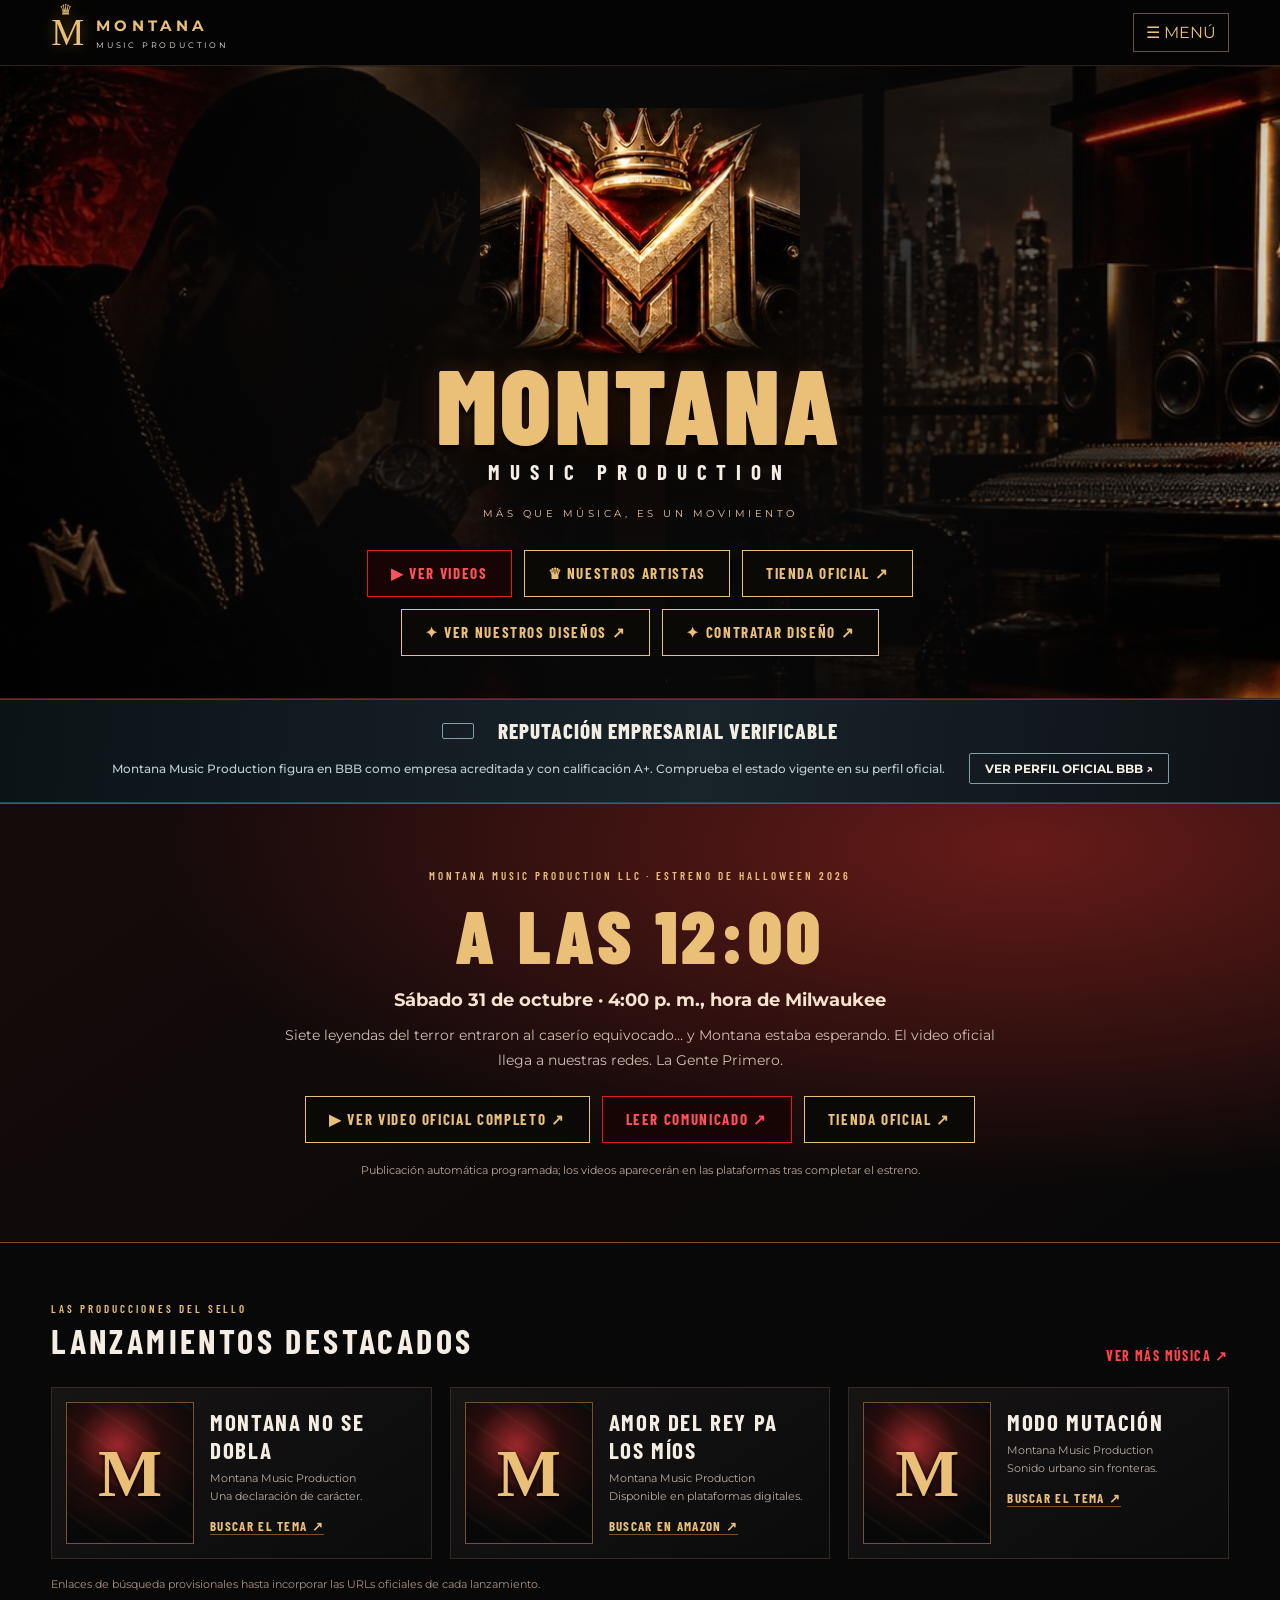
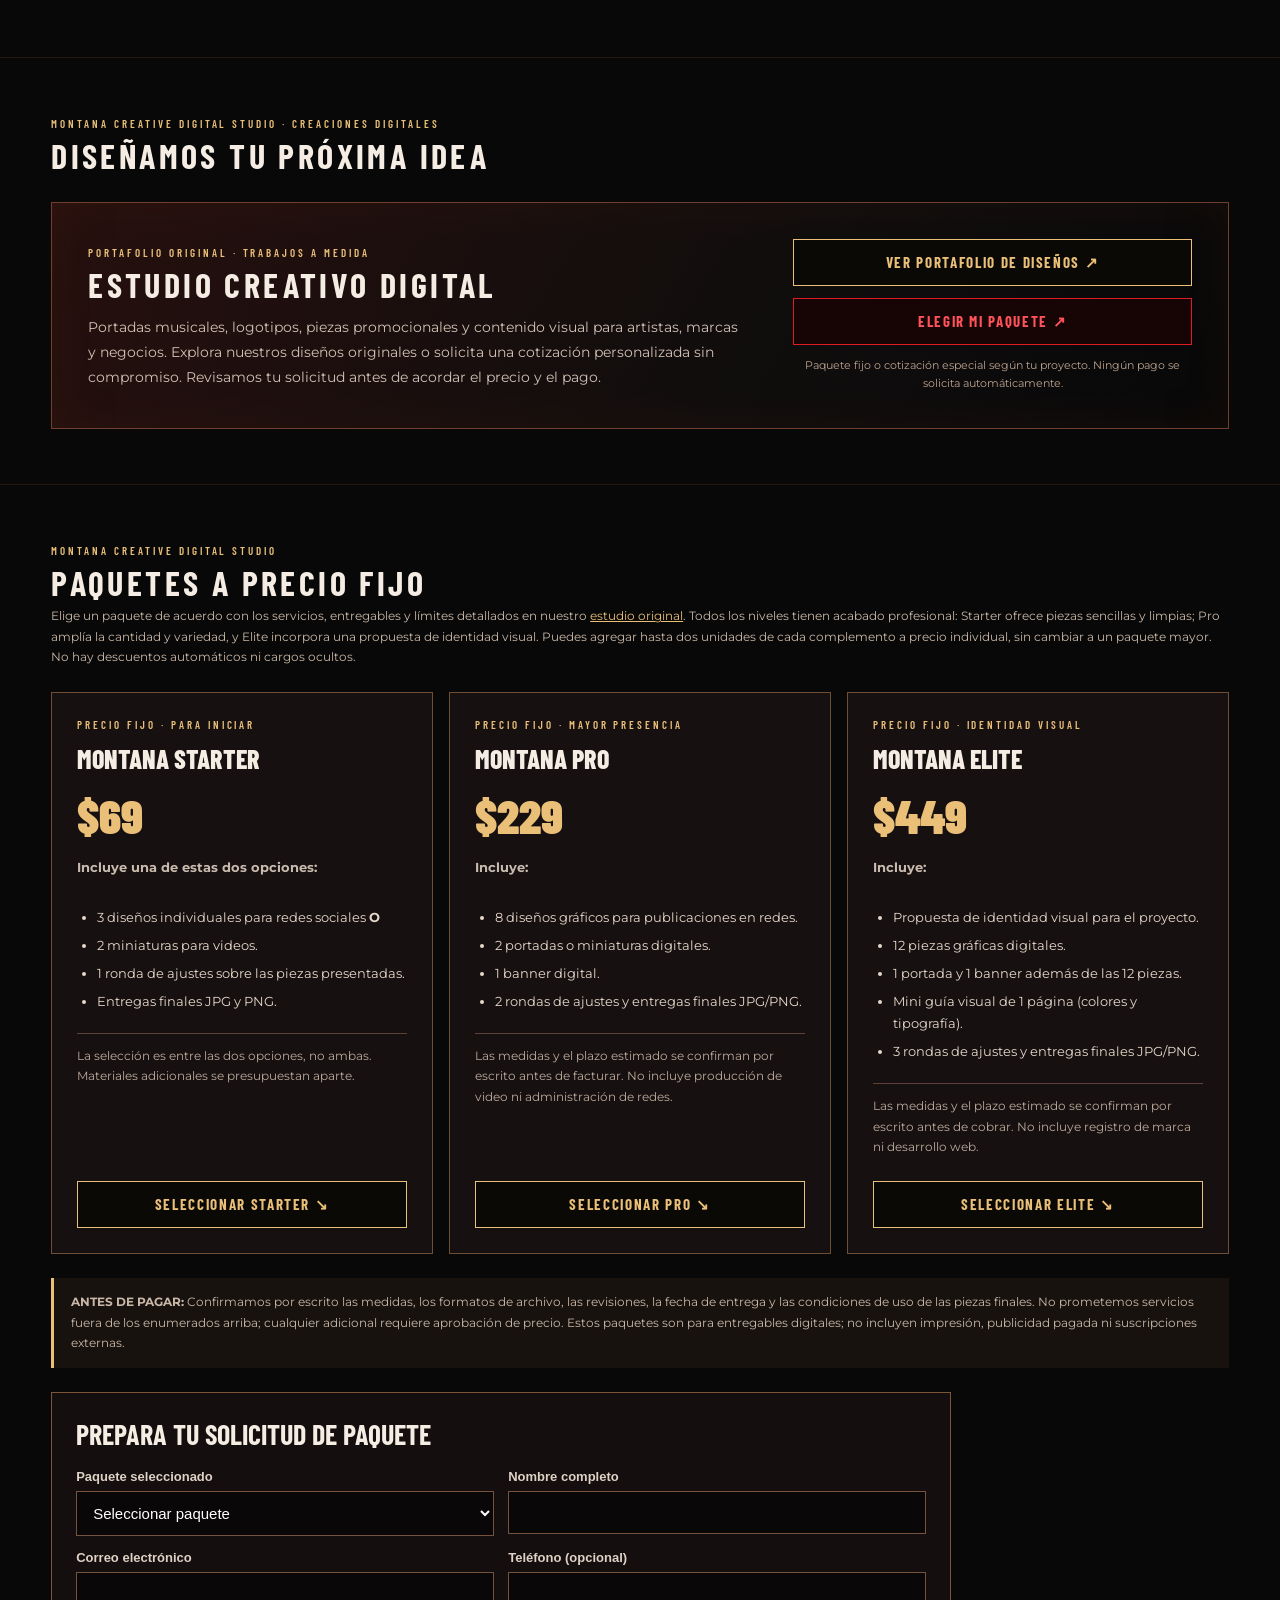
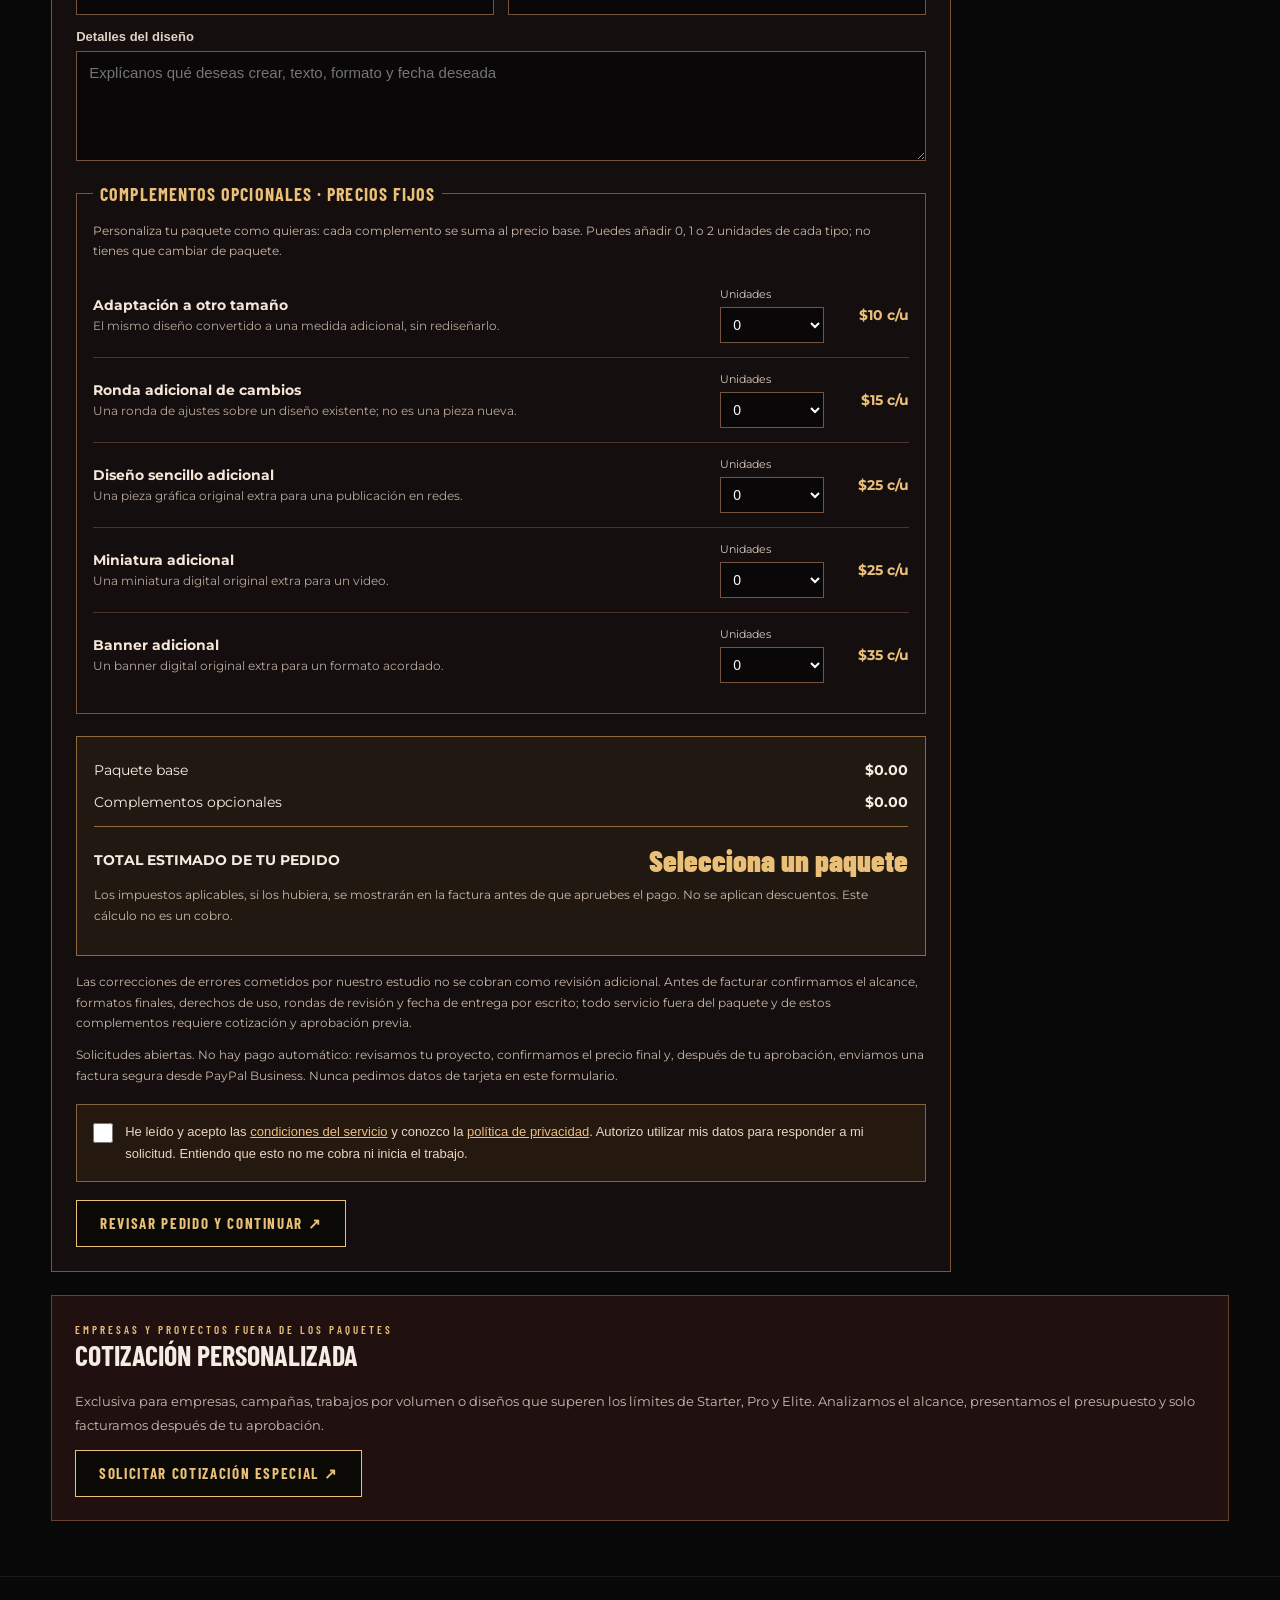
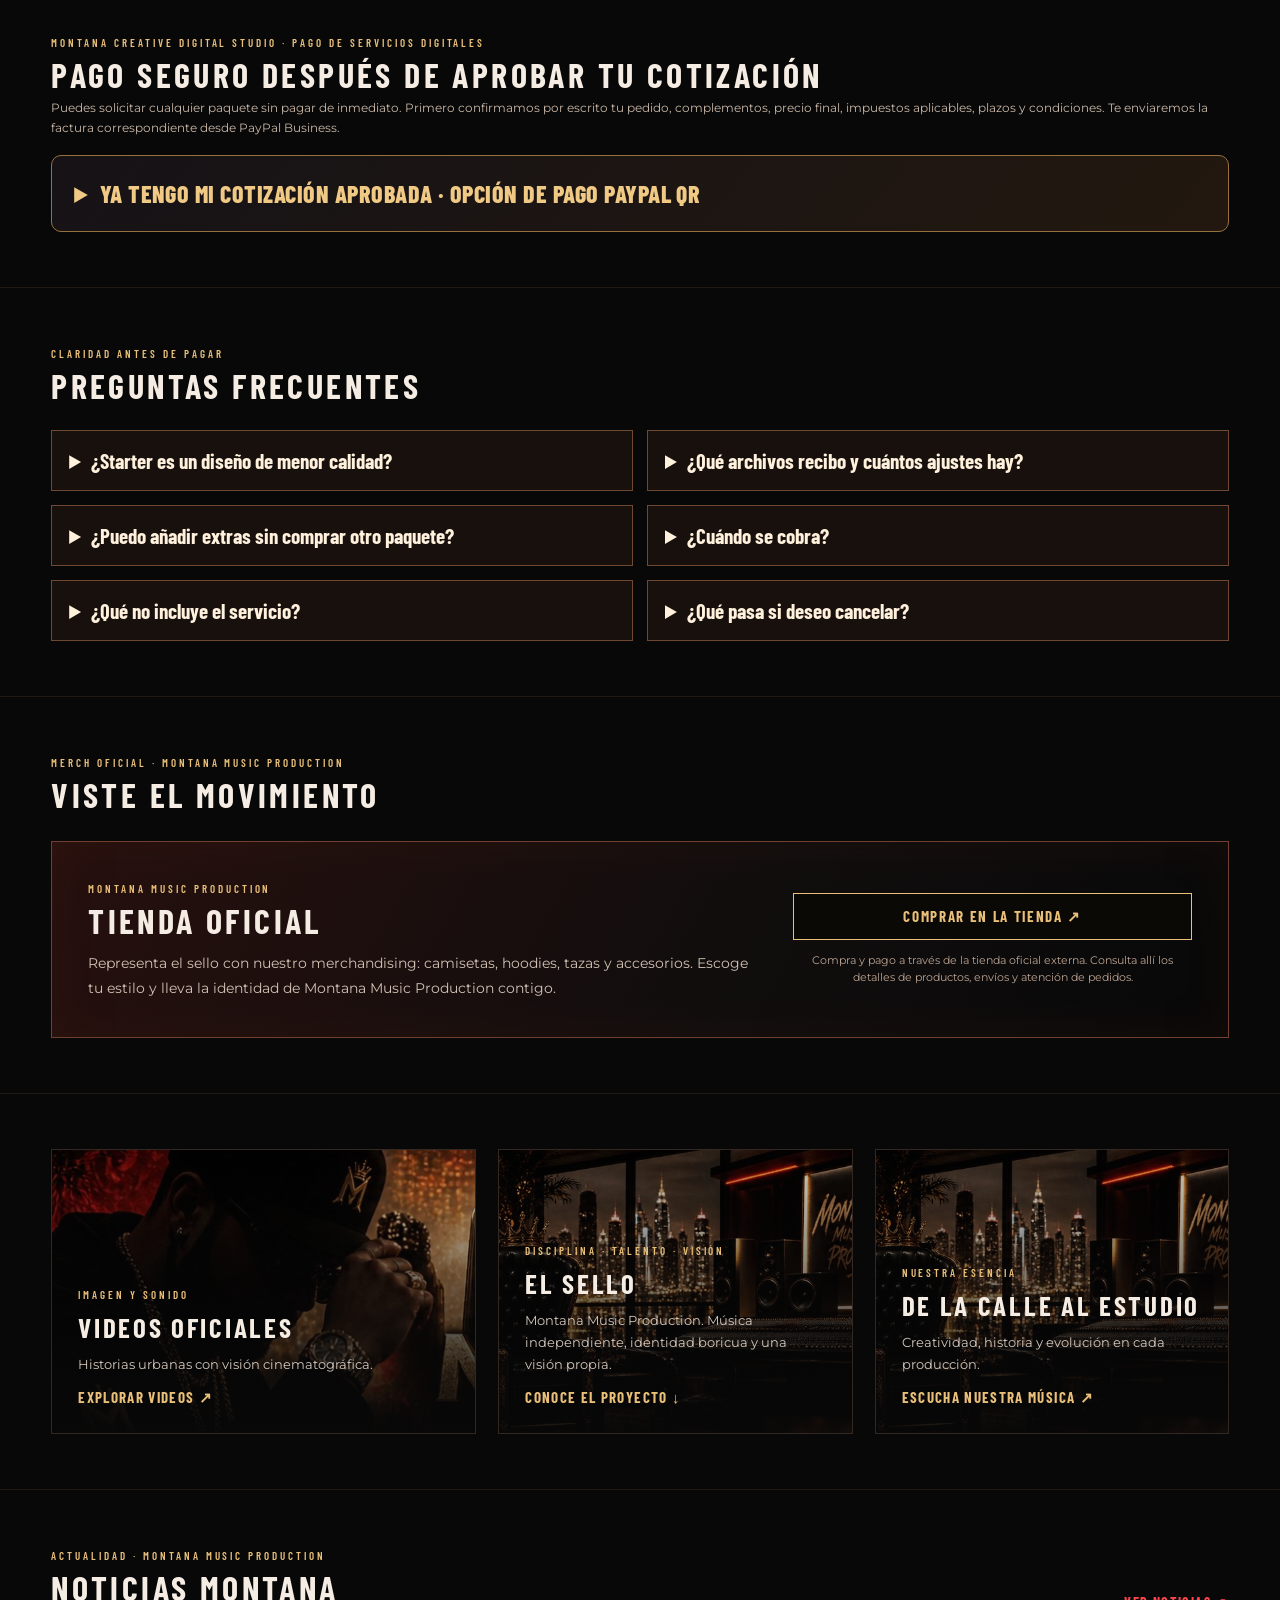
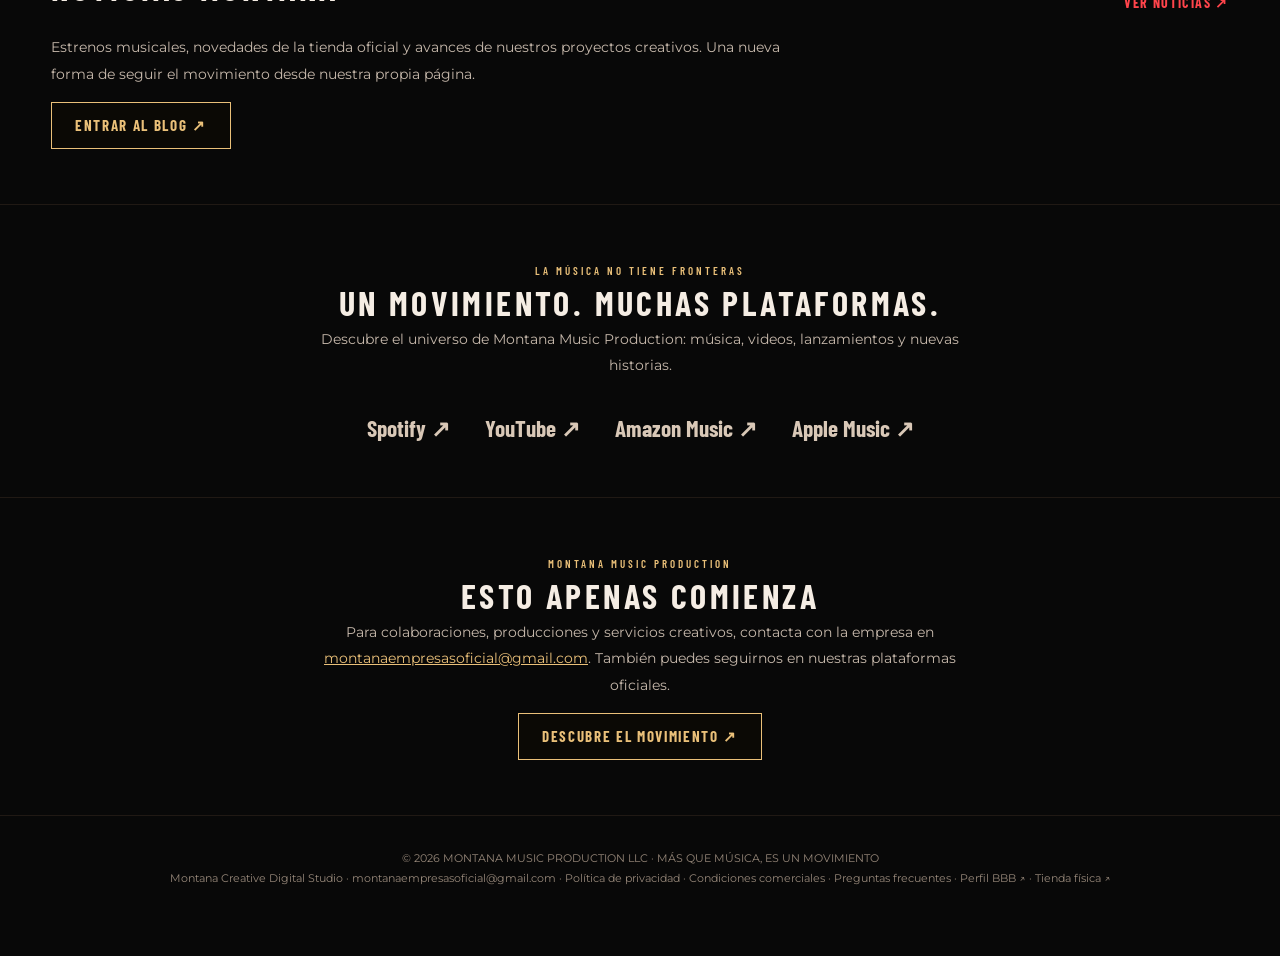
==== commit d5685e3c: "Destacar estreno A LAS 12:00 y enlace al video oficial en portada" ====
--- a/index.html
+++ b/index.html
@@ -12,7 +12,19 @@
 .paypal-payment-check .paypal-qr-art svg{width:100%;height:auto;display:block;aspect-ratio:1}
 .paypal-payment-check .paypal-qr-instructions{flex:1;min-width:210px}
 .paypal-payment-check .paypal-qr-warning{border-left:3px solid #e4b36d;padding-left:12px;color:#f5dcae!important}
-@media(max-width:540px){.paypal-payment-check{padding:16px}.paypal-payment-check .paypal-qr-art{margin:auto;flex:0 1 260px}}</style><script type="application/ld+json">{"@context":"https://schema.org","@type":"Organization","name":"Montana Music Production LLC","url":"https://montanamusicproduction.com/","logo":"https://montanamusicproduction.com/emblem.jpg","email":"montanaempresasoficial@gmail.com","description":"Sello musical y servicio de diseño gráfico digital Montana Creative Digital Studio.","subOrganization":{"@type":"Organization","name":"Montana Creative Digital Studio"}}</script><script>function loadScript(a){var b=document.getElementsByTagName("head")[0],c=document.createElement("script");c.type="text/javascript",c.src="https://tracker.metricool.com/resources/be.js",c.onreadystatechange=a,c.onload=a,b.appendChild(c)}loadScript(function(){beTracker.t({hash:"8ffea4eab319d0949e5e7db706928e58"})});</script></head><body><header><a class="brand notranslate" translate="no" href="#inicio" aria-label="Montana Music Production, inicio"><span class="brandmark">M</span><span><b><span class="notranslate" translate="no">MONTANA</span></b><small>MUSIC PRODUCTION</small></span></a><button class="menu" id="menu" aria-expanded="false" aria-controls="nav">☰ MENÚ</button><nav id="nav"><a href="#inicio">Inicio</a><a href="artistas.html">Artistas</a><a href="noticias.html">Noticias</a><a href="#tienda">Tienda física</a><a href="https://montanamusicproduction.com/studio/" target="_blank" rel="noopener noreferrer">Estudio creativo</a><a href="#paquetes-digitales">Contratar diseño</a><a href="#musica">Música</a><a href="#videos">Videos</a><a href="#sello">El sello</a><a href="#plataformas">Plataformas</a><a href="https://43g55d.share-na2.hsforms.com/2W3sPLwE3SKajOh-fbo1z5w" target="_blank" rel="noopener noreferrer">Cotización especial</a><a href="#contacto">Contacto</a></nav><a class="topcta" href="#musica">▶ ESCUCHA AHORA</a></header><main><section class="hero" id="inicio"><div class="glow"></div><div class="hero-content"><img class="hero-emblem" src="emblem.jpg" alt="Emblema M coronada en oro de Montana Music Production"><h1><span class="notranslate" translate="no">MONTANA</span></h1><div class="subbrand notranslate" translate="no">MUSIC PRODUCTION</div><p class="tagline">MÁS QUE MÚSICA, ES UN MOVIMIENTO</p><div class="hero-actions"><a class="button" href="#videos">▶ VER VIDEOS</a><a class="button gold" href="artistas.html">♛ NUESTROS ARTISTAS</a><a class="button gold" href="https://montanaofficialstore-shop.fourthwall.com/" target="_blank" rel="noopener noreferrer">TIENDA OFICIAL ↗</a><a class="button gold" href="https://montanamusicproduction.com/studio/" target="_blank" rel="noopener noreferrer" aria-label="Ver el portafolio original de Montana Creative Digital Studio">✦ VER NUESTROS DISEÑOS ↗</a><a class="button gold" href="#paquetes-digitales" aria-label="Escoger un paquete de diseño digital y complementos con precio transparente.">✦ CONTRATAR DISEÑO ↗</a></div></div></section><aside class="bbb-proof" aria-label="Perfil empresarial verificable en Better Business Bureau"><div class="bbb-proof-inner"><a class="bbb-dynamic" href="https://www.bbb.org/us/wi/milwaukee/profile/music/montana-music-production-0694-1000059355" target="_blank" rel="noopener noreferrer" aria-label="Verificar la acreditación de Montana Music Production en BBB"><img src="https://seal-wisconsin.bbb.org/seals/blue-seal-250-52-bbb-1000059355.png" width="250" height="52" loading="lazy" decoding="async" alt="Montana Music Production - sello dinámico BBB Accredited Business" onerror="this.style.display='none'"></a><strong>REPUTACIÓN EMPRESARIAL VERIFICABLE</strong><span>Montana Music Production figura en BBB como empresa acreditada y con calificación A+. Comprueba el estado vigente en su perfil oficial.</span><a href="https://www.bbb.org/us/wi/milwaukee/profile/music/montana-music-production-0694-1000059355" target="_blank" rel="noopener noreferrer" aria-label="Consultar la acreditación y calificación actual de Montana Music Production en Better Business Bureau">VER PERFIL OFICIAL BBB ↗</a></div></aside><section class="section" id="musica"><div class="wrap"><div class="section-title"><div><span class="eyebrow">Las producciones del sello</span><h2>LANZAMIENTOS DESTACADOS</h2></div><a class="all" href="https://www.youtube.com/results?search_query=Montana+Music+Production" target="_blank" rel="noopener noreferrer">VER MÁS MÚSICA ↗</a></div><div class="cards"><article class="release"><div class="cover"><b>M</b></div><div><h3><span class="notranslate" translate="no">MONTANA</span> NO SE DOBLA</h3><p><span class="notranslate" translate="no">Montana Music Production</span><br>Una declaración de carácter.</p><a href="https://www.youtube.com/results?search_query=Montana+No+Se+Dobla" target="_blank" rel="noopener noreferrer">BUSCAR EL TEMA ↗</a></div></article><article class="release"><div class="cover"><b>M</b></div><div><h3>AMOR DEL REY PA LOS MÍOS</h3><p><span class="notranslate" translate="no">Montana Music Production</span><br>Disponible en plataformas digitales.</p><a href="https://music.amazon.com/search/AMOR+DEL+REY+PA+LOS+MIOS" target="_blank" rel="noopener noreferrer">BUSCAR EN AMAZON ↗</a></div></article><article class="release"><div class="cover"><b>M</b></div><div><h3>MODO MUTACIÓN</h3><p><span class="notranslate" translate="no">Montana Music Production</span><br>Sonido urbano sin fronteras.</p><a href="https://www.youtube.com/results?search_query=Montana+Modo+Mutacion" target="_blank" rel="noopener noreferrer">BUSCAR EL TEMA ↗</a></div></article></div><p class="note">Enlaces de búsqueda provisionales hasta incorporar las URLs oficiales de cada lanzamiento.</p></div></section><section class="section" id="creaciones-digitales"><div class="wrap"><div class="section-title"><div><span class="eyebrow">Montana Creative Digital Studio · Creaciones digitales</span><h2>DISEÑAMOS TU PRÓXIMA IDEA</h2></div></div><div class="shop-banner"><div><span class="eyebrow">Portafolio original · Trabajos a medida</span><h2>ESTUDIO CREATIVO DIGITAL</h2><p>Portadas musicales, logotipos, piezas promocionales y contenido visual para artistas, marcas y negocios. Explora nuestros diseños originales o solicita una cotización personalizada sin compromiso. Revisamos tu solicitud antes de acordar el precio y el pago.</p></div><div class="shop-actions"><a class="button gold" href="https://montanamusicproduction.com/studio/" target="_blank" rel="noopener noreferrer" aria-label="Abrir el portafolio original de Montana Creative Digital Studio">VER PORTAFOLIO DE DISEÑOS ↗</a><a class="button" href="#paquetes-digitales" aria-label="Elegir paquete de diseño digital y complementos con precios fijos">ELEGIR MI PAQUETE ↗</a><span class="shop-trust">Paquete fijo o cotización especial según tu proyecto. Ningún pago se solicita automáticamente.</span></div></div></div></section><section class="section" id="paquetes-digitales"><div class="wrap"><span class="eyebrow">Montana Creative Digital Studio</span><h2>PAQUETES A PRECIO FIJO</h2><p class="digital-note">Elige un paquete de acuerdo con los servicios, entregables y límites detallados en nuestro <a style="color:var(--gold);text-decoration:underline" href="https://montanamusicproduction.com/studio/" target="_blank" rel="noopener noreferrer">estudio original</a>. Todos los niveles tienen acabado profesional: Starter ofrece piezas sencillas y limpias; Pro amplía la cantidad y variedad, y Elite incorpora una propuesta de identidad visual. Puedes agregar hasta dos unidades de cada complemento a precio individual, sin cambiar a un paquete mayor. No hay descuentos automáticos ni cargos ocultos.</p><div class="digital-packages"><article class="digital-package"><span class="eyebrow">Precio fijo · Para iniciar</span><h3 class="notranslate" translate="no">MONTANA STARTER</h3><span class="price">$69</span><p><strong>Incluye una de estas dos opciones:</strong></p><ul class="digital-contents"><li>3 diseños individuales para redes sociales <strong>O</strong></li><li>2 miniaturas para videos.</li><li>1 ronda de ajustes sobre las piezas presentadas.</li><li>Entregas finales JPG y PNG.</li></ul><p class="digital-limit">La selección es entre las dos opciones, no ambas. Materiales adicionales se presupuestan aparte.</p><button class="button gold digital-choose" data-plan="starter" type="button">SELECCIONAR STARTER ↘</button></article><article class="digital-package"><span class="eyebrow">Precio fijo · Mayor presencia</span><h3 class="notranslate" translate="no">MONTANA PRO</h3><span class="price">$229</span><p><strong>Incluye:</strong></p><ul class="digital-contents"><li>8 diseños gráficos para publicaciones en redes.</li><li>2 portadas o miniaturas digitales.</li><li>1 banner digital.</li><li>2 rondas de ajustes y entregas finales JPG/PNG.</li></ul><p class="digital-limit">Las medidas y el plazo estimado se confirman por escrito antes de facturar. No incluye producción de video ni administración de redes.</p><button class="button gold digital-choose" data-plan="pro" type="button">SELECCIONAR PRO ↘</button></article><article class="digital-package"><span class="eyebrow">Precio fijo · Identidad visual</span><h3 class="notranslate" translate="no">MONTANA ELITE</h3><span class="price">$449</span><p><strong>Incluye:</strong></p><ul class="digital-contents"><li>Propuesta de identidad visual para el proyecto.</li><li>12 piezas gráficas digitales.</li><li>1 portada y 1 banner además de las 12 piezas.</li><li>Mini guía visual de 1 página (colores y tipografía).</li><li>3 rondas de ajustes y entregas finales JPG/PNG.</li></ul><p class="digital-limit">Las medidas y el plazo estimado se confirman por escrito antes de cobrar. No incluye registro de marca ni desarrollo web.</p><button class="button gold digital-choose" data-plan="elite" type="button">SELECCIONAR ELITE ↘</button></article></div><p class="digital-note digital-contract"><strong>ANTES DE PAGAR:</strong> Confirmamos por escrito las medidas, los formatos de archivo, las revisiones, la fecha de entrega y las condiciones de uso de las piezas finales. No prometemos servicios fuera de los enumerados arriba; cualquier adicional requiere aprobación de precio. Estos paquetes son para entregables digitales; no incluyen impresión, publicidad pagada ni suscripciones externas.</p><div class="digital-form" id="pedido-digital"><h3>PREPARA TU SOLICITUD DE PAQUETE</h3><form id="digital-order-form"><div class="digital-fields"><label>Paquete seleccionado<select name="paquete" id="digital-plan" required><option value="">Seleccionar paquete</option><option value="starter">Montana Starter — $69</option><option value="pro">Montana Pro — $229</option><option value="elite">Montana Elite — $449</option></select></label><label>Nombre completo<input name="nombre" id="digital-name" autocomplete="name" maxlength="120" required></label><label>Correo electrónico<input name="email" type="email" autocomplete="email" maxlength="160" required></label><label>Teléfono (opcional)<input name="telefono" type="tel" autocomplete="tel" maxlength="40"></label><label class="wide">Detalles del diseño<textarea name="detalles" maxlength="3000" placeholder="Explícanos qué deseas crear, texto, formato y fecha deseada" required></textarea></label></div><div class="digital-starter-choice" id="digital-starter-choice"><label class="digital-label" for="digital-starter-option">Starter: elige SOLO una opción incluida</label><select id="digital-starter-option" name="opcion_starter"><option value="">Selecciona el contenido base</option><option value="social">3 diseños sencillos para publicaciones de redes sociales</option><option value="thumb">2 miniaturas para videos</option></select><p class="digital-note">Esta elección está incluida en los $69; no se cobran las dos opciones juntas. Si quieres piezas extra, elige complementos abajo.</p></div><fieldset class="digital-addons"><legend>COMPLEMENTOS OPCIONALES · PRECIOS FIJOS</legend><p class="digital-note">Personaliza tu paquete como quieras: cada complemento se suma al precio base. Puedes añadir 0, 1 o 2 unidades de cada tipo; no tienes que cambiar de paquete.</p><div class="digital-addon-list"><div class="digital-addon"><div><strong>Adaptación a otro tamaño</strong><span>El mismo diseño convertido a una medida adicional, sin rediseñarlo.</span></div><label>Unidades <select class="digital-addon-qty" name="extra_formato" data-key="formato" data-price="10" aria-label="Adaptación a otro tamaño"><option value="0">0</option><option value="1">1</option><option value="2">2</option></select></label><b>$10 c/u</b></div><div class="digital-addon"><div><strong>Ronda adicional de cambios</strong><span>Una ronda de ajustes sobre un diseño existente; no es una pieza nueva.</span></div><label>Unidades <select class="digital-addon-qty" name="extra_revision" data-key="revision" data-price="15" aria-label="Ronda adicional de cambios"><option value="0">0</option><option value="1">1</option><option value="2">2</option></select></label><b>$15 c/u</b></div><div class="digital-addon"><div><strong>Diseño sencillo adicional</strong><span>Una pieza gráfica original extra para una publicación en redes.</span></div><label>Unidades <select class="digital-addon-qty" name="extra_diseno" data-key="diseno" data-price="25" aria-label="Diseño sencillo adicional"><option value="0">0</option><option value="1">1</option><option value="2">2</option></select></label><b>$25 c/u</b></div><div class="digital-addon"><div><strong>Miniatura adicional</strong><span>Una miniatura digital original extra para un video.</span></div><label>Unidades <select class="digital-addon-qty" name="extra_miniatura" data-key="miniatura" data-price="25" aria-label="Miniatura adicional"><option value="0">0</option><option value="1">1</option><option value="2">2</option></select></label><b>$25 c/u</b></div><div class="digital-addon"><div><strong>Banner adicional</strong><span>Un banner digital original extra para un formato acordado.</span></div><label>Unidades <select class="digital-addon-qty" name="extra_banner" data-key="banner" data-price="35" aria-label="Banner adicional"><option value="0">0</option><option value="1">1</option><option value="2">2</option></select></label><b>$35 c/u</b></div></div></fieldset><div class="digital-summary" aria-live="polite"><div><span>Paquete base</span><strong id="digital-base">$0.00</strong></div><div><span>Complementos opcionales</span><strong id="digital-extras">$0.00</strong></div><div class="digital-grand-total"><span>TOTAL ESTIMADO DE TU PEDIDO</span><strong id="digital-total">$0.00</strong></div><p class="digital-note">Los impuestos aplicables, si los hubiera, se mostrarán en la factura antes de que apruebes el pago. No se aplican descuentos. Este cálculo no es un cobro.</p></div><p class="digital-note">Las correcciones de errores cometidos por nuestro estudio no se cobran como revisión adicional. Antes de facturar confirmamos el alcance, formatos finales, derechos de uso, rondas de revisión y fecha de entrega por escrito; todo servicio fuera del paquete y de estos complementos requiere cotización y aprobación previa.</p><p class="digital-note">Solicitudes abiertas. No hay pago automático: revisamos tu proyecto, confirmamos el precio final y, después de tu aprobación, enviamos una factura segura desde PayPal Business. Nunca pedimos datos de tarjeta en este formulario.</p><label class="digital-legal-check"><input type="checkbox" id="digital-terms" required><span>He leído y acepto las <a href="terminos-diseno.html" target="_blank" rel="noopener noreferrer">condiciones del servicio</a> y conozco la <a href="privacidad.html" target="_blank" rel="noopener noreferrer">política de privacidad</a>. Autorizo utilizar mis datos para responder a mi solicitud. Entiendo que esto no me cobra ni inicia el trabajo.</span></label><button class="button gold" type="submit">REVISAR PEDIDO Y CONTINUAR ↗</button></form><div class="digital-result" id="digital-result" aria-live="polite"><strong>DESGLOSE PREPARADO: TODAVÍA NO ENVIADO NI COBRADO.</strong><p class="digital-note">Completa el formulario oficial para registrar tu solicitud o envía el desglose por correo como alternativa. El pedido no se envía automáticamente al preparar este resumen.</p><textarea id="digital-summary" readonly aria-label="Texto de pedido preparado"></textarea><div class="hero-actions" style="justify-content:flex-start"><a class="button gold" href="mailto:montanaempresasoficial@gmail.com" id="digital-mail">ABRIR CORREO PARA ENVIAR ↗</a><button class="button gold" type="button" id="digital-copy">COPIAR PEDIDO</button></div><p id="digital-copy-status" class="digital-note" aria-live="polite"></p><div class="digital-hubspot" id="digital-hubspot"><h4>ÚLTIMO PASO · ENVÍA TU PEDIDO AL ESTUDIO</h4><p>Completa y envía el formulario de HubSpot que aparece abajo. Antes de enviarlo, comprueba que incluya tu correo y el desglose de paquete y complementos. Si no aparece el desglose, <strong>cópialo y pégalo en el campo de mensaje</strong>. Si ese campo no existe, envíalo por correo usando el botón anterior.</p><div id="digital-hs-host"></div><p id="digital-hs-status" role="status" aria-live="polite" class="digital-note">Preparando el formulario oficial…</p><p class="digital-note">Si no carga aquí, <a href="https://43g55d.share-na2.hsforms.com/2W3sPLwE3SKajOh-fbo1z5w" target="_blank" rel="noopener noreferrer">abre el formulario de HubSpot directamente</a>. La alternativa de correo siempre está disponible.</p><p id="digital-hs-success" role="status" class="digital-hs-confirmation" hidden>HubSpot confirmó el envío del formulario. Aún no se ha cobrado nada; revisaremos tu solicitud antes de emitir una factura de PayPal Business, solo cuando apruebes el importe final.</p></div></div></div><div class="digital-quote"><span class="eyebrow">Empresas y proyectos fuera de los paquetes</span><h3>COTIZACIÓN PERSONALIZADA</h3><p>Exclusiva para empresas, campañas, trabajos por volumen o diseños que superen los límites de Starter, Pro y Elite. Analizamos el alcance, presentamos el presupuesto y solo facturamos después de tu aprobación.</p><a class="button gold" href="https://43g55d.share-na2.hsforms.com/2W3sPLwE3SKajOh-fbo1z5w" target="_blank" rel="noopener noreferrer">SOLICITAR COTIZACIÓN ESPECIAL ↗</a></div></div></section><section class="section" id="pago-paypal-qr"><div class="wrap">
+@media(max-width:540px){.paypal-payment-check{padding:16px}.paypal-payment-check .paypal-qr-art{margin:auto;flex:0 1 260px}}</style><script type="application/ld+json">{"@context":"https://schema.org","@type":"Organization","name":"Montana Music Production LLC","url":"https://montanamusicproduction.com/","logo":"https://montanamusicproduction.com/emblem.jpg","email":"montanaempresasoficial@gmail.com","description":"Sello musical y servicio de diseño gráfico digital Montana Creative Digital Studio.","subOrganization":{"@type":"Organization","name":"Montana Creative Digital Studio"}}</script><script>function loadScript(a){var b=document.getElementsByTagName("head")[0],c=document.createElement("script");c.type="text/javascript",c.src="https://tracker.metricool.com/resources/be.js",c.onreadystatechange=a,c.onload=a,b.appendChild(c)}loadScript(function(){beTracker.t({hash:"8ffea4eab319d0949e5e7db706928e58"})});</script></head><body><header><a class="brand notranslate" translate="no" href="#inicio" aria-label="Montana Music Production, inicio"><span class="brandmark">M</span><span><b><span class="notranslate" translate="no">MONTANA</span></b><small>MUSIC PRODUCTION</small></span></a><button class="menu" id="menu" aria-expanded="false" aria-controls="nav">☰ MENÚ</button><nav id="nav"><a href="#inicio">Inicio</a><a href="artistas.html">Artistas</a><a href="noticias.html">Noticias</a><a href="#tienda">Tienda física</a><a href="https://montanamusicproduction.com/studio/" target="_blank" rel="noopener noreferrer">Estudio creativo</a><a href="#paquetes-digitales">Contratar diseño</a><a href="#musica">Música</a><a href="#videos">Videos</a><a href="#sello">El sello</a><a href="#plataformas">Plataformas</a><a href="https://43g55d.share-na2.hsforms.com/2W3sPLwE3SKajOh-fbo1z5w" target="_blank" rel="noopener noreferrer">Cotización especial</a><a href="#contacto">Contacto</a></nav><a class="topcta" href="#musica">▶ ESCUCHA AHORA</a></header><main><section class="hero" id="inicio"><div class="glow"></div><div class="hero-content"><img class="hero-emblem" src="emblem.jpg" alt="Emblema M coronada en oro de Montana Music Production"><h1><span class="notranslate" translate="no">MONTANA</span></h1><div class="subbrand notranslate" translate="no">MUSIC PRODUCTION</div><p class="tagline">MÁS QUE MÚSICA, ES UN MOVIMIENTO</p><div class="hero-actions"><a class="button" href="#videos">▶ VER VIDEOS</a><a class="button gold" href="artistas.html">♛ NUESTROS ARTISTAS</a><a class="button gold" href="https://montanaofficialstore-shop.fourthwall.com/" target="_blank" rel="noopener noreferrer">TIENDA OFICIAL ↗</a><a class="button gold" href="https://montanamusicproduction.com/studio/" target="_blank" rel="noopener noreferrer" aria-label="Ver el portafolio original de Montana Creative Digital Studio">✦ VER NUESTROS DISEÑOS ↗</a><a class="button gold" href="#paquetes-digitales" aria-label="Escoger un paquete de diseño digital y complementos con precio transparente.">✦ CONTRATAR DISEÑO ↗</a></div></div></section><aside class="bbb-proof" aria-label="Perfil empresarial verificable en Better Business Bureau"><div class="bbb-proof-inner"><a class="bbb-dynamic" href="https://www.bbb.org/us/wi/milwaukee/profile/music/montana-music-production-0694-1000059355" target="_blank" rel="noopener noreferrer" aria-label="Verificar la acreditación de Montana Music Production en BBB"><img src="https://seal-wisconsin.bbb.org/seals/blue-seal-250-52-bbb-1000059355.png" width="250" height="52" loading="lazy" decoding="async" alt="Montana Music Production - sello dinámico BBB Accredited Business" onerror="this.style.display='none'"></a><strong>REPUTACIÓN EMPRESARIAL VERIFICABLE</strong><span>Montana Music Production figura en BBB como empresa acreditada y con calificación A+. Comprueba el estado vigente en su perfil oficial.</span><a href="https://www.bbb.org/us/wi/milwaukee/profile/music/montana-music-production-0694-1000059355" target="_blank" rel="noopener noreferrer" aria-label="Consultar la acreditación y calificación actual de Montana Music Production en Better Business Bureau">VER PERFIL OFICIAL BBB ↗</a></div></aside><section class="section" id="estreno-a-las-12" aria-labelledby="estreno-titulo" style="background:radial-gradient(ellipse at 80% 10%,#661b18 0%,transparent 60%),linear-gradient(145deg,#160b0b,#080808);border-top:1px solid #785031;border-bottom:1px solid #785031">
+<div class="wrap" style="max-width:1160px;margin:auto;text-align:center;padding-top:6px;padding-bottom:8px">
+<span class="eyebrow">Montana Music Production LLC · Estreno de Halloween 2026</span>
+<h2 id="estreno-titulo" style="font:900 clamp(40px,7vw,74px)/1 'Barlow Condensed',Impact,sans-serif;letter-spacing:.06em;color:var(--gold);margin:14px 0">A LAS 12:00</h2>
+<p style="font:700 18px/1.6 Montserrat,Arial,sans-serif;color:#f5e3d0;margin:0 0 8px">Sábado 31 de octubre · <time datetime="2026-10-31T16:00:00-05:00">4:00 p. m., hora de Milwaukee</time></p>
+<p style="max-width:720px;margin:0 auto 22px;color:#d1bdb1;font:14px/1.8 Montserrat,Arial,sans-serif">Siete leyendas del terror entraron al caserío equivocado… y Montana estaba esperando. El video oficial llega a nuestras redes. La Gente Primero.</p>
+<div style="display:flex;flex-wrap:wrap;gap:12px;justify-content:center">
+<a class="button gold" id="estreno-enlace" href="https://www.youtube.com/@montanamusicproduction" target="_blank" rel="noopener noreferrer">▶ VER CANAL DEL ESTRENO ↗</a>
+<a class="button" href="noticias/a-las-12.html">LEER COMUNICADO ↗</a>
+<a class="button gold" href="https://montanaofficialstore-shop.fourthwall.com/" target="_blank" rel="noopener noreferrer">TIENDA OFICIAL ↗</a></div>
+<p style="color:#bca797;font-size:11px;line-height:1.7;margin:18px auto 0;max-width:720px">Publicación automática programada; los videos aparecerán en las plataformas tras completar el estreno.</p>
+</div>
+</section><script>(function(){var e=document.getElementById("estreno-enlace");if(e&&Date.now()>=Date.parse("2026-10-31T16:00:00-05:00")){e.href="https://share.descript.com/view/y8D2B7ZER17";e.textContent="▶ VER VIDEO OFICIAL COMPLETO ↗";}})();</script><section class="section" id="musica"><div class="wrap"><div class="section-title"><div><span class="eyebrow">Las producciones del sello</span><h2>LANZAMIENTOS DESTACADOS</h2></div><a class="all" href="https://www.youtube.com/results?search_query=Montana+Music+Production" target="_blank" rel="noopener noreferrer">VER MÁS MÚSICA ↗</a></div><div class="cards"><article class="release"><div class="cover"><b>M</b></div><div><h3><span class="notranslate" translate="no">MONTANA</span> NO SE DOBLA</h3><p><span class="notranslate" translate="no">Montana Music Production</span><br>Una declaración de carácter.</p><a href="https://www.youtube.com/results?search_query=Montana+No+Se+Dobla" target="_blank" rel="noopener noreferrer">BUSCAR EL TEMA ↗</a></div></article><article class="release"><div class="cover"><b>M</b></div><div><h3>AMOR DEL REY PA LOS MÍOS</h3><p><span class="notranslate" translate="no">Montana Music Production</span><br>Disponible en plataformas digitales.</p><a href="https://music.amazon.com/search/AMOR+DEL+REY+PA+LOS+MIOS" target="_blank" rel="noopener noreferrer">BUSCAR EN AMAZON ↗</a></div></article><article class="release"><div class="cover"><b>M</b></div><div><h3>MODO MUTACIÓN</h3><p><span class="notranslate" translate="no">Montana Music Production</span><br>Sonido urbano sin fronteras.</p><a href="https://www.youtube.com/results?search_query=Montana+Modo+Mutacion" target="_blank" rel="noopener noreferrer">BUSCAR EL TEMA ↗</a></div></article></div><p class="note">Enlaces de búsqueda provisionales hasta incorporar las URLs oficiales de cada lanzamiento.</p></div></section><section class="section" id="creaciones-digitales"><div class="wrap"><div class="section-title"><div><span class="eyebrow">Montana Creative Digital Studio · Creaciones digitales</span><h2>DISEÑAMOS TU PRÓXIMA IDEA</h2></div></div><div class="shop-banner"><div><span class="eyebrow">Portafolio original · Trabajos a medida</span><h2>ESTUDIO CREATIVO DIGITAL</h2><p>Portadas musicales, logotipos, piezas promocionales y contenido visual para artistas, marcas y negocios. Explora nuestros diseños originales o solicita una cotización personalizada sin compromiso. Revisamos tu solicitud antes de acordar el precio y el pago.</p></div><div class="shop-actions"><a class="button gold" href="https://montanamusicproduction.com/studio/" target="_blank" rel="noopener noreferrer" aria-label="Abrir el portafolio original de Montana Creative Digital Studio">VER PORTAFOLIO DE DISEÑOS ↗</a><a class="button" href="#paquetes-digitales" aria-label="Elegir paquete de diseño digital y complementos con precios fijos">ELEGIR MI PAQUETE ↗</a><span class="shop-trust">Paquete fijo o cotización especial según tu proyecto. Ningún pago se solicita automáticamente.</span></div></div></div></section><section class="section" id="paquetes-digitales"><div class="wrap"><span class="eyebrow">Montana Creative Digital Studio</span><h2>PAQUETES A PRECIO FIJO</h2><p class="digital-note">Elige un paquete de acuerdo con los servicios, entregables y límites detallados en nuestro <a style="color:var(--gold);text-decoration:underline" href="https://montanamusicproduction.com/studio/" target="_blank" rel="noopener noreferrer">estudio original</a>. Todos los niveles tienen acabado profesional: Starter ofrece piezas sencillas y limpias; Pro amplía la cantidad y variedad, y Elite incorpora una propuesta de identidad visual. Puedes agregar hasta dos unidades de cada complemento a precio individual, sin cambiar a un paquete mayor. No hay descuentos automáticos ni cargos ocultos.</p><div class="digital-packages"><article class="digital-package"><span class="eyebrow">Precio fijo · Para iniciar</span><h3 class="notranslate" translate="no">MONTANA STARTER</h3><span class="price">$69</span><p><strong>Incluye una de estas dos opciones:</strong></p><ul class="digital-contents"><li>3 diseños individuales para redes sociales <strong>O</strong></li><li>2 miniaturas para videos.</li><li>1 ronda de ajustes sobre las piezas presentadas.</li><li>Entregas finales JPG y PNG.</li></ul><p class="digital-limit">La selección es entre las dos opciones, no ambas. Materiales adicionales se presupuestan aparte.</p><button class="button gold digital-choose" data-plan="starter" type="button">SELECCIONAR STARTER ↘</button></article><article class="digital-package"><span class="eyebrow">Precio fijo · Mayor presencia</span><h3 class="notranslate" translate="no">MONTANA PRO</h3><span class="price">$229</span><p><strong>Incluye:</strong></p><ul class="digital-contents"><li>8 diseños gráficos para publicaciones en redes.</li><li>2 portadas o miniaturas digitales.</li><li>1 banner digital.</li><li>2 rondas de ajustes y entregas finales JPG/PNG.</li></ul><p class="digital-limit">Las medidas y el plazo estimado se confirman por escrito antes de facturar. No incluye producción de video ni administración de redes.</p><button class="button gold digital-choose" data-plan="pro" type="button">SELECCIONAR PRO ↘</button></article><article class="digital-package"><span class="eyebrow">Precio fijo · Identidad visual</span><h3 class="notranslate" translate="no">MONTANA ELITE</h3><span class="price">$449</span><p><strong>Incluye:</strong></p><ul class="digital-contents"><li>Propuesta de identidad visual para el proyecto.</li><li>12 piezas gráficas digitales.</li><li>1 portada y 1 banner además de las 12 piezas.</li><li>Mini guía visual de 1 página (colores y tipografía).</li><li>3 rondas de ajustes y entregas finales JPG/PNG.</li></ul><p class="digital-limit">Las medidas y el plazo estimado se confirman por escrito antes de cobrar. No incluye registro de marca ni desarrollo web.</p><button class="button gold digital-choose" data-plan="elite" type="button">SELECCIONAR ELITE ↘</button></article></div><p class="digital-note digital-contract"><strong>ANTES DE PAGAR:</strong> Confirmamos por escrito las medidas, los formatos de archivo, las revisiones, la fecha de entrega y las condiciones de uso de las piezas finales. No prometemos servicios fuera de los enumerados arriba; cualquier adicional requiere aprobación de precio. Estos paquetes son para entregables digitales; no incluyen impresión, publicidad pagada ni suscripciones externas.</p><div class="digital-form" id="pedido-digital"><h3>PREPARA TU SOLICITUD DE PAQUETE</h3><form id="digital-order-form"><div class="digital-fields"><label>Paquete seleccionado<select name="paquete" id="digital-plan" required><option value="">Seleccionar paquete</option><option value="starter">Montana Starter — $69</option><option value="pro">Montana Pro — $229</option><option value="elite">Montana Elite — $449</option></select></label><label>Nombre completo<input name="nombre" id="digital-name" autocomplete="name" maxlength="120" required></label><label>Correo electrónico<input name="email" type="email" autocomplete="email" maxlength="160" required></label><label>Teléfono (opcional)<input name="telefono" type="tel" autocomplete="tel" maxlength="40"></label><label class="wide">Detalles del diseño<textarea name="detalles" maxlength="3000" placeholder="Explícanos qué deseas crear, texto, formato y fecha deseada" required></textarea></label></div><div class="digital-starter-choice" id="digital-starter-choice"><label class="digital-label" for="digital-starter-option">Starter: elige SOLO una opción incluida</label><select id="digital-starter-option" name="opcion_starter"><option value="">Selecciona el contenido base</option><option value="social">3 diseños sencillos para publicaciones de redes sociales</option><option value="thumb">2 miniaturas para videos</option></select><p class="digital-note">Esta elección está incluida en los $69; no se cobran las dos opciones juntas. Si quieres piezas extra, elige complementos abajo.</p></div><fieldset class="digital-addons"><legend>COMPLEMENTOS OPCIONALES · PRECIOS FIJOS</legend><p class="digital-note">Personaliza tu paquete como quieras: cada complemento se suma al precio base. Puedes añadir 0, 1 o 2 unidades de cada tipo; no tienes que cambiar de paquete.</p><div class="digital-addon-list"><div class="digital-addon"><div><strong>Adaptación a otro tamaño</strong><span>El mismo diseño convertido a una medida adicional, sin rediseñarlo.</span></div><label>Unidades <select class="digital-addon-qty" name="extra_formato" data-key="formato" data-price="10" aria-label="Adaptación a otro tamaño"><option value="0">0</option><option value="1">1</option><option value="2">2</option></select></label><b>$10 c/u</b></div><div class="digital-addon"><div><strong>Ronda adicional de cambios</strong><span>Una ronda de ajustes sobre un diseño existente; no es una pieza nueva.</span></div><label>Unidades <select class="digital-addon-qty" name="extra_revision" data-key="revision" data-price="15" aria-label="Ronda adicional de cambios"><option value="0">0</option><option value="1">1</option><option value="2">2</option></select></label><b>$15 c/u</b></div><div class="digital-addon"><div><strong>Diseño sencillo adicional</strong><span>Una pieza gráfica original extra para una publicación en redes.</span></div><label>Unidades <select class="digital-addon-qty" name="extra_diseno" data-key="diseno" data-price="25" aria-label="Diseño sencillo adicional"><option value="0">0</option><option value="1">1</option><option value="2">2</option></select></label><b>$25 c/u</b></div><div class="digital-addon"><div><strong>Miniatura adicional</strong><span>Una miniatura digital original extra para un video.</span></div><label>Unidades <select class="digital-addon-qty" name="extra_miniatura" data-key="miniatura" data-price="25" aria-label="Miniatura adicional"><option value="0">0</option><option value="1">1</option><option value="2">2</option></select></label><b>$25 c/u</b></div><div class="digital-addon"><div><strong>Banner adicional</strong><span>Un banner digital original extra para un formato acordado.</span></div><label>Unidades <select class="digital-addon-qty" name="extra_banner" data-key="banner" data-price="35" aria-label="Banner adicional"><option value="0">0</option><option value="1">1</option><option value="2">2</option></select></label><b>$35 c/u</b></div></div></fieldset><div class="digital-summary" aria-live="polite"><div><span>Paquete base</span><strong id="digital-base">$0.00</strong></div><div><span>Complementos opcionales</span><strong id="digital-extras">$0.00</strong></div><div class="digital-grand-total"><span>TOTAL ESTIMADO DE TU PEDIDO</span><strong id="digital-total">$0.00</strong></div><p class="digital-note">Los impuestos aplicables, si los hubiera, se mostrarán en la factura antes de que apruebes el pago. No se aplican descuentos. Este cálculo no es un cobro.</p></div><p class="digital-note">Las correcciones de errores cometidos por nuestro estudio no se cobran como revisión adicional. Antes de facturar confirmamos el alcance, formatos finales, derechos de uso, rondas de revisión y fecha de entrega por escrito; todo servicio fuera del paquete y de estos complementos requiere cotización y aprobación previa.</p><p class="digital-note">Solicitudes abiertas. No hay pago automático: revisamos tu proyecto, confirmamos el precio final y, después de tu aprobación, enviamos una factura segura desde PayPal Business. Nunca pedimos datos de tarjeta en este formulario.</p><label class="digital-legal-check"><input type="checkbox" id="digital-terms" required><span>He leído y acepto las <a href="terminos-diseno.html" target="_blank" rel="noopener noreferrer">condiciones del servicio</a> y conozco la <a href="privacidad.html" target="_blank" rel="noopener noreferrer">política de privacidad</a>. Autorizo utilizar mis datos para responder a mi solicitud. Entiendo que esto no me cobra ni inicia el trabajo.</span></label><button class="button gold" type="submit">REVISAR PEDIDO Y CONTINUAR ↗</button></form><div class="digital-result" id="digital-result" aria-live="polite"><strong>DESGLOSE PREPARADO: TODAVÍA NO ENVIADO NI COBRADO.</strong><p class="digital-note">Completa el formulario oficial para registrar tu solicitud o envía el desglose por correo como alternativa. El pedido no se envía automáticamente al preparar este resumen.</p><textarea id="digital-summary" readonly aria-label="Texto de pedido preparado"></textarea><div class="hero-actions" style="justify-content:flex-start"><a class="button gold" href="mailto:montanaempresasoficial@gmail.com" id="digital-mail">ABRIR CORREO PARA ENVIAR ↗</a><button class="button gold" type="button" id="digital-copy">COPIAR PEDIDO</button></div><p id="digital-copy-status" class="digital-note" aria-live="polite"></p><div class="digital-hubspot" id="digital-hubspot"><h4>ÚLTIMO PASO · ENVÍA TU PEDIDO AL ESTUDIO</h4><p>Completa y envía el formulario de HubSpot que aparece abajo. Antes de enviarlo, comprueba que incluya tu correo y el desglose de paquete y complementos. Si no aparece el desglose, <strong>cópialo y pégalo en el campo de mensaje</strong>. Si ese campo no existe, envíalo por correo usando el botón anterior.</p><div id="digital-hs-host"></div><p id="digital-hs-status" role="status" aria-live="polite" class="digital-note">Preparando el formulario oficial…</p><p class="digital-note">Si no carga aquí, <a href="https://43g55d.share-na2.hsforms.com/2W3sPLwE3SKajOh-fbo1z5w" target="_blank" rel="noopener noreferrer">abre el formulario de HubSpot directamente</a>. La alternativa de correo siempre está disponible.</p><p id="digital-hs-success" role="status" class="digital-hs-confirmation" hidden>HubSpot confirmó el envío del formulario. Aún no se ha cobrado nada; revisaremos tu solicitud antes de emitir una factura de PayPal Business, solo cuando apruebes el importe final.</p></div></div></div><div class="digital-quote"><span class="eyebrow">Empresas y proyectos fuera de los paquetes</span><h3>COTIZACIÓN PERSONALIZADA</h3><p>Exclusiva para empresas, campañas, trabajos por volumen o diseños que superen los límites de Starter, Pro y Elite. Analizamos el alcance, presentamos el presupuesto y solo facturamos después de tu aprobación.</p><a class="button gold" href="https://43g55d.share-na2.hsforms.com/2W3sPLwE3SKajOh-fbo1z5w" target="_blank" rel="noopener noreferrer">SOLICITAR COTIZACIÓN ESPECIAL ↗</a></div></div></section><section class="section" id="pago-paypal-qr"><div class="wrap">
 <span class="eyebrow">Montana Creative Digital Studio · Pago de servicios digitales</span>
 <h2>PAGO SEGURO DESPUÉS DE APROBAR TU COTIZACIÓN</h2>
 <p class="digital-note">Puedes solicitar cualquier paquete sin pagar de inmediato. Primero confirmamos por escrito tu pedido, complementos, precio final, impuestos aplicables, plazos y condiciones. Te enviaremos la factura correspondiente desde PayPal Business.</p>
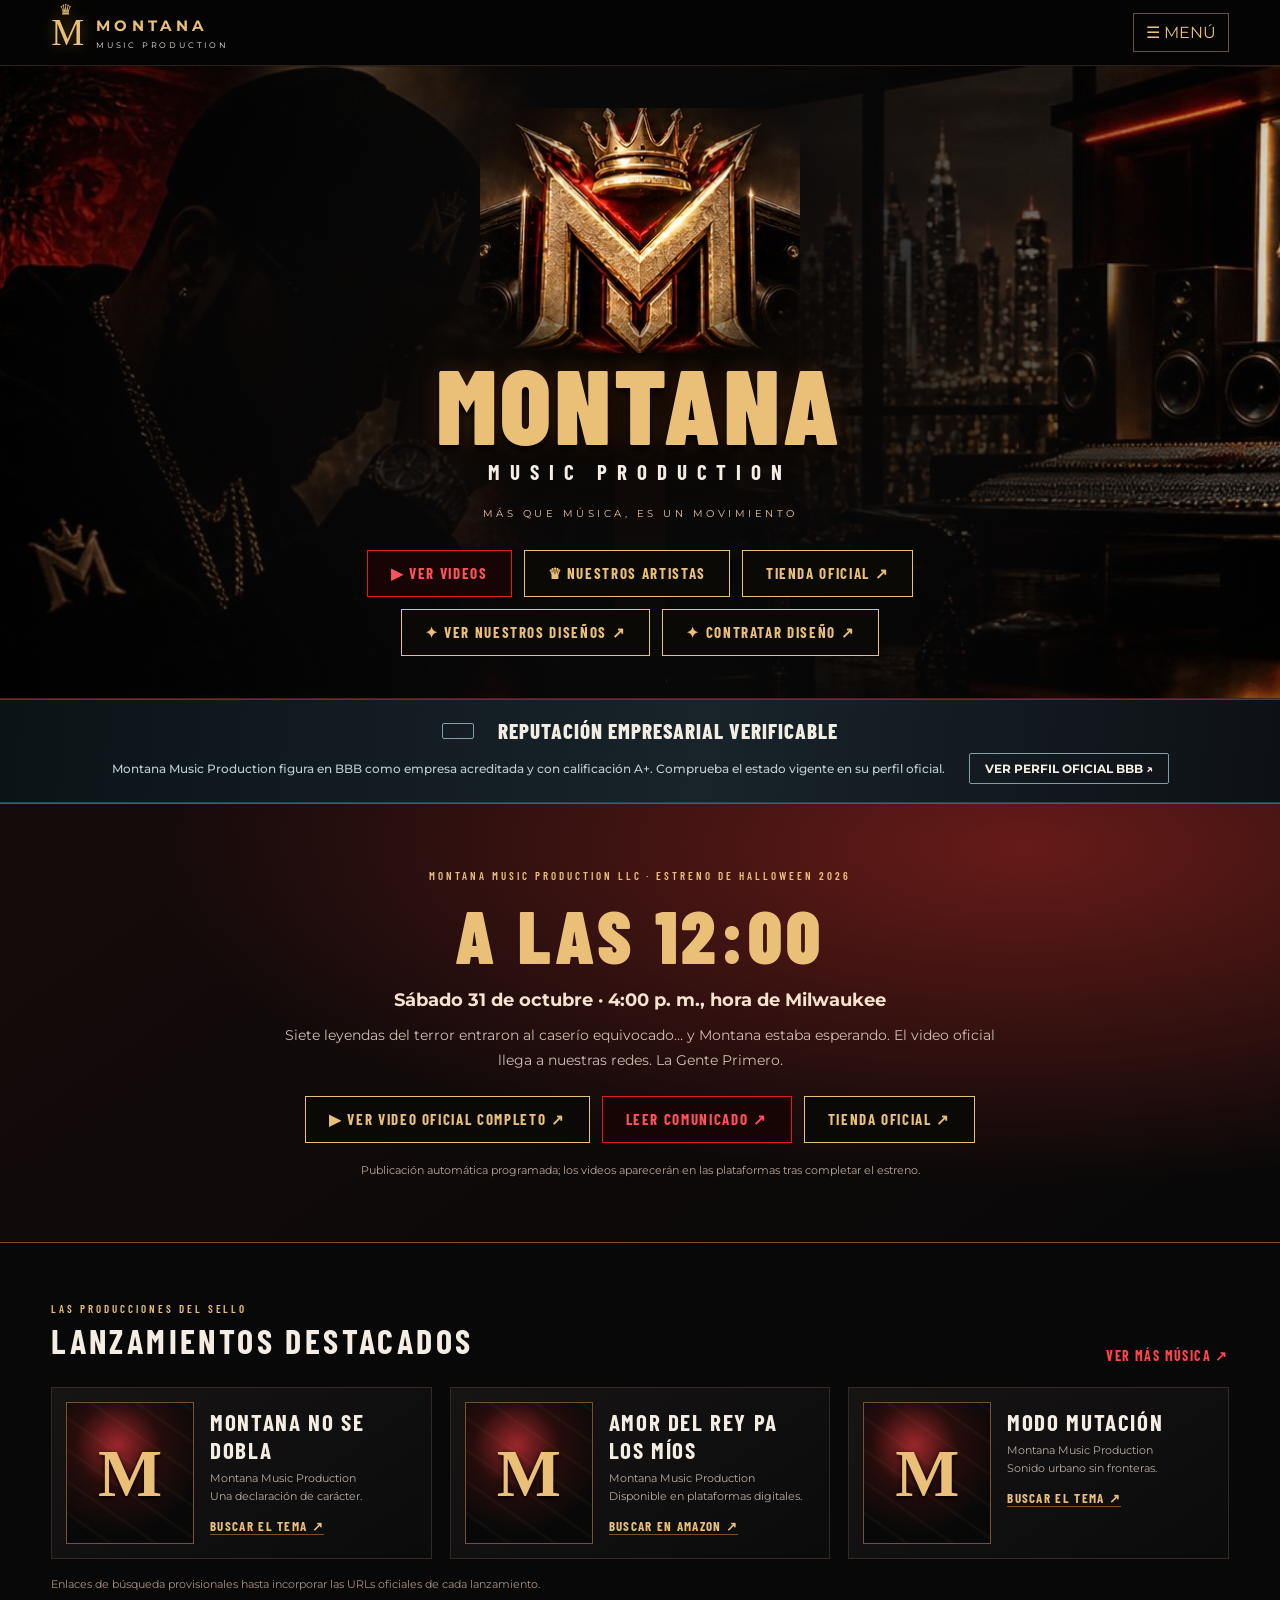
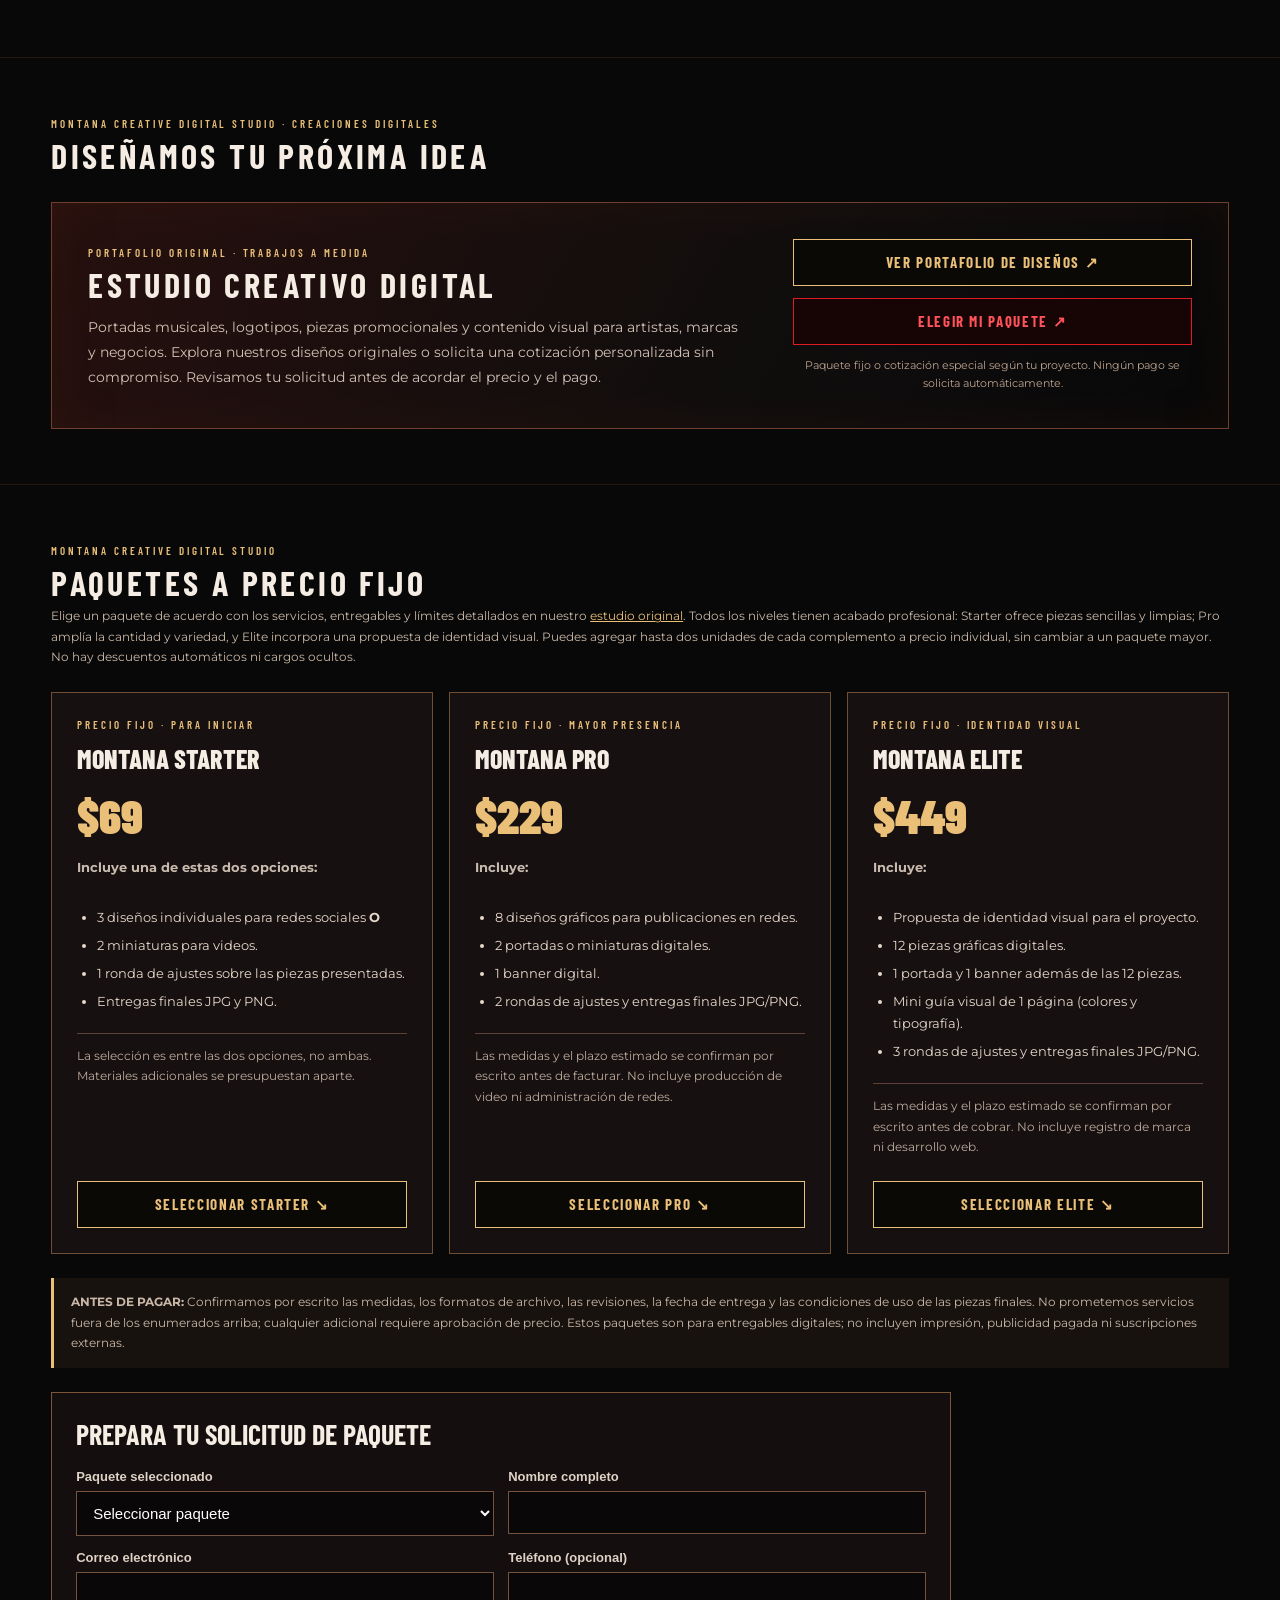
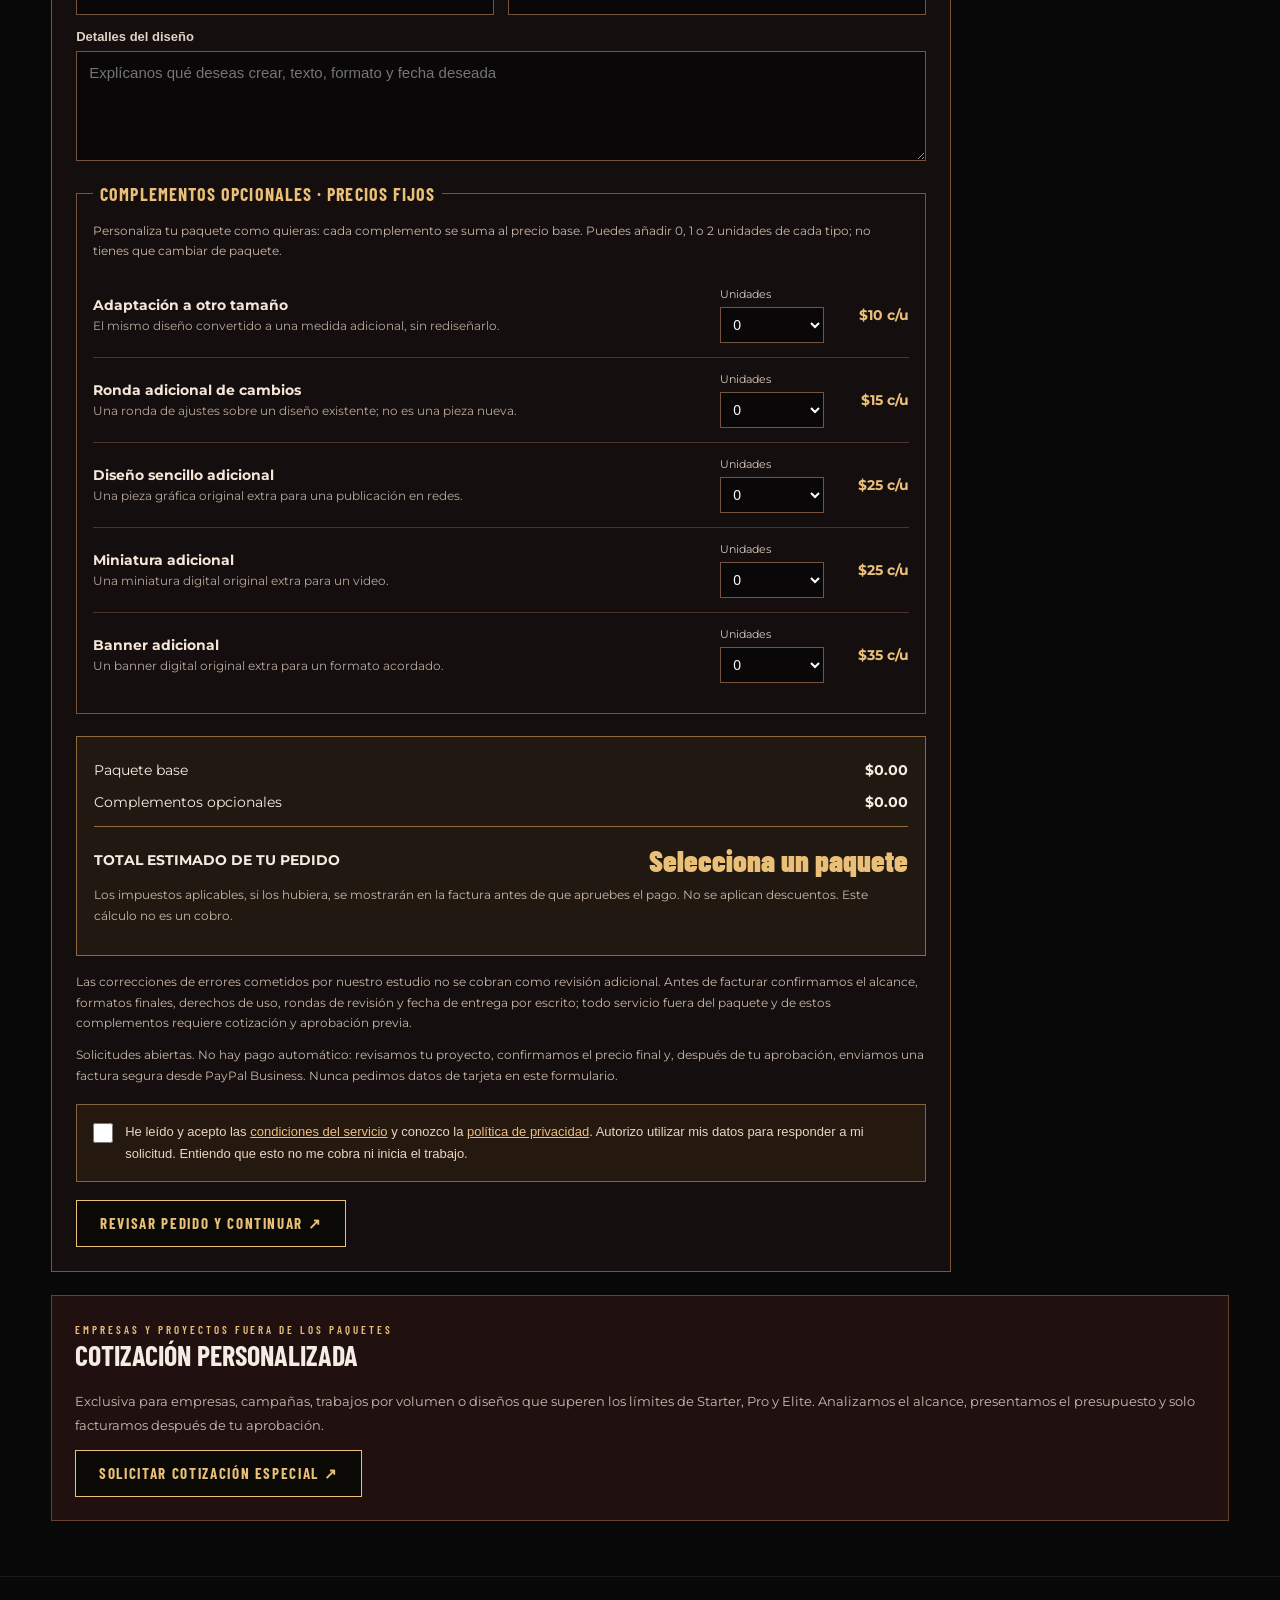
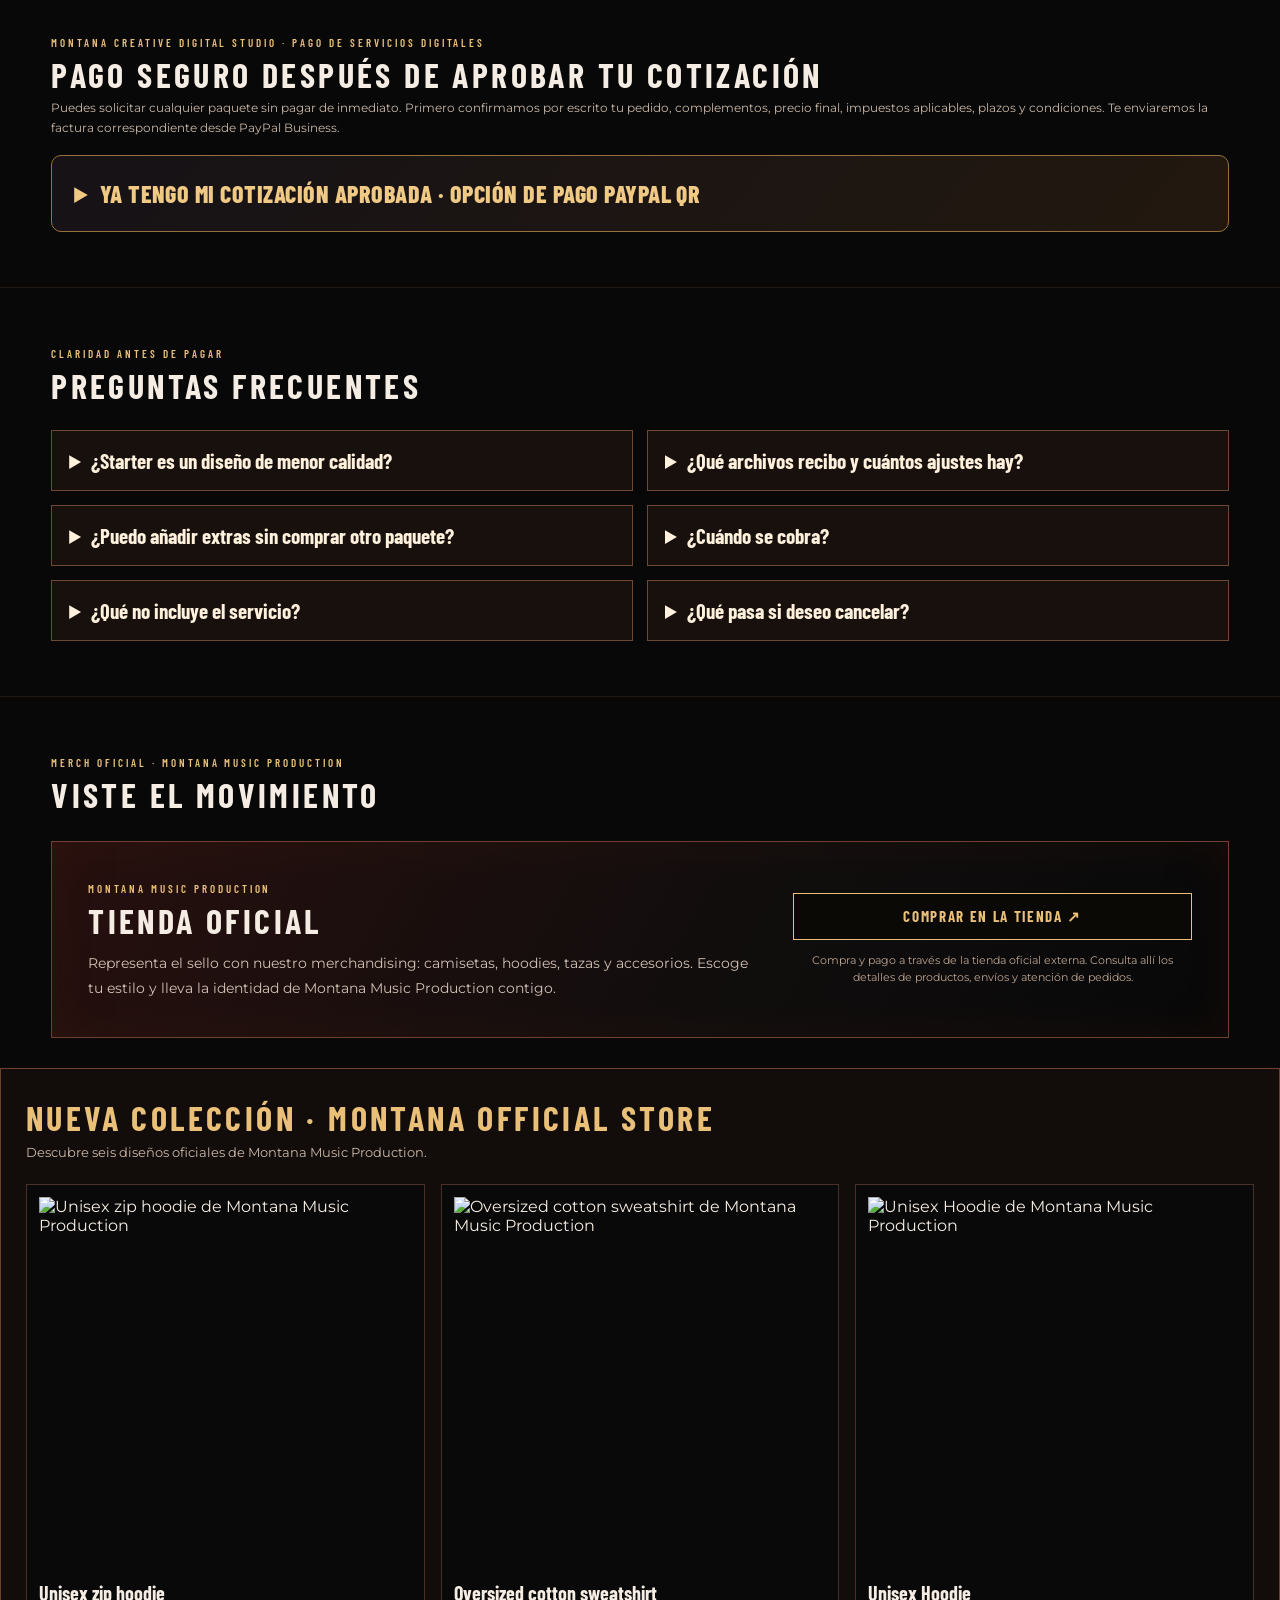
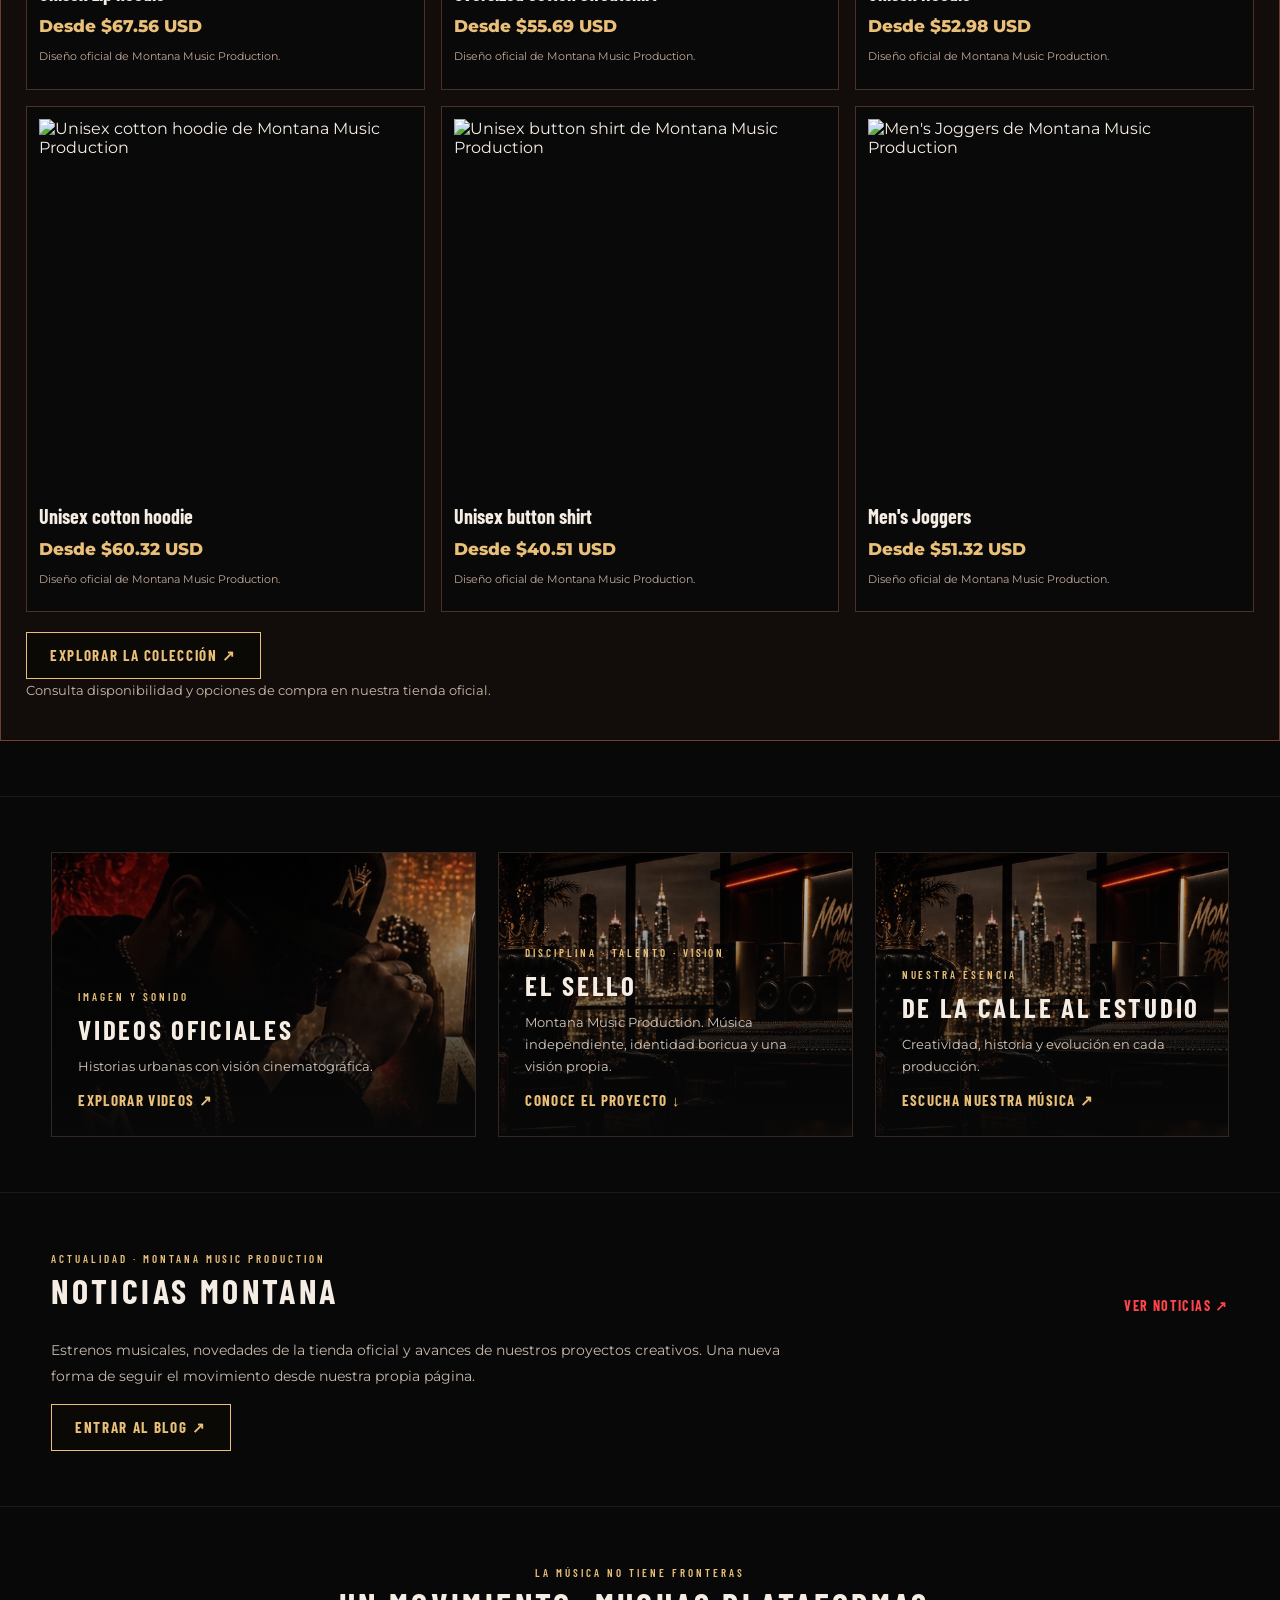
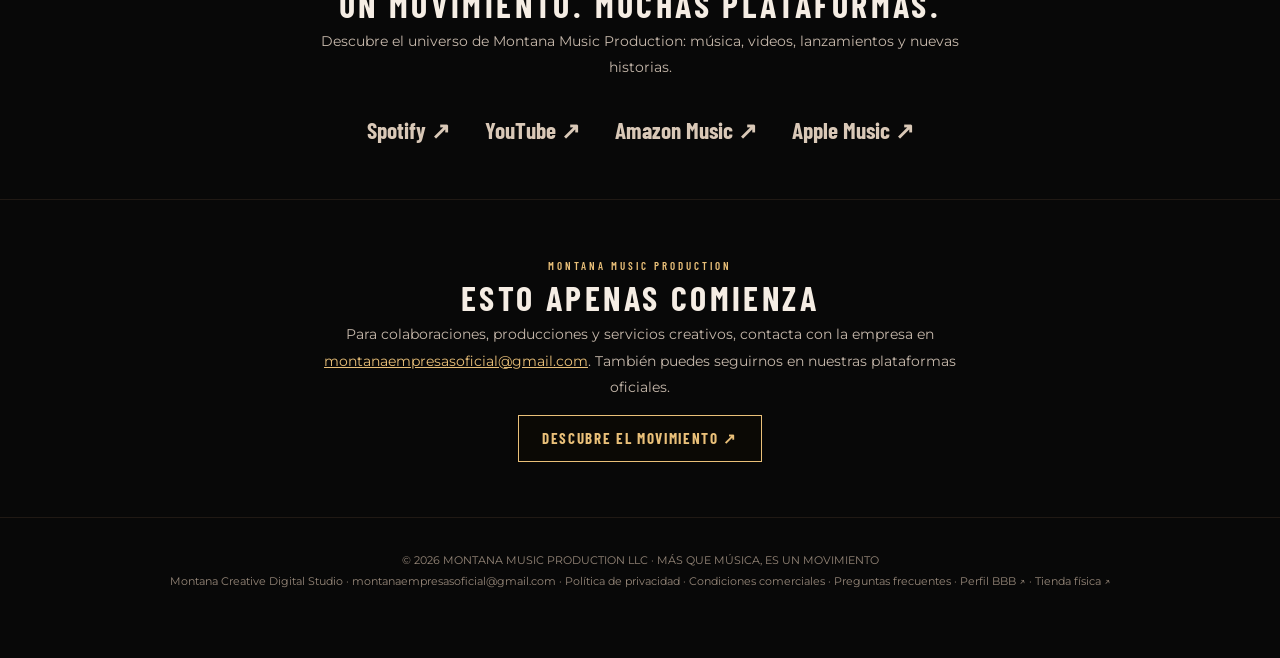
==== commit ce119f1f: "Add six Wix collection product cards to live domain repository; preserve Fourthwall and news" ====
--- a/index.html
+++ b/index.html
@@ -12,7 +12,9 @@
 .paypal-payment-check .paypal-qr-art svg{width:100%;height:auto;display:block;aspect-ratio:1}
 .paypal-payment-check .paypal-qr-instructions{flex:1;min-width:210px}
 .paypal-payment-check .paypal-qr-warning{border-left:3px solid #e4b36d;padding-left:12px;color:#f5dcae!important}
-@media(max-width:540px){.paypal-payment-check{padding:16px}.paypal-payment-check .paypal-qr-art{margin:auto;flex:0 1 260px}}</style><script type="application/ld+json">{"@context":"https://schema.org","@type":"Organization","name":"Montana Music Production LLC","url":"https://montanamusicproduction.com/","logo":"https://montanamusicproduction.com/emblem.jpg","email":"montanaempresasoficial@gmail.com","description":"Sello musical y servicio de diseño gráfico digital Montana Creative Digital Studio.","subOrganization":{"@type":"Organization","name":"Montana Creative Digital Studio"}}</script><script>function loadScript(a){var b=document.getElementsByTagName("head")[0],c=document.createElement("script");c.type="text/javascript",c.src="https://tracker.metricool.com/resources/be.js",c.onreadystatechange=a,c.onload=a,b.appendChild(c)}loadScript(function(){beTracker.t({hash:"8ffea4eab319d0949e5e7db706928e58"})});</script></head><body><header><a class="brand notranslate" translate="no" href="#inicio" aria-label="Montana Music Production, inicio"><span class="brandmark">M</span><span><b><span class="notranslate" translate="no">MONTANA</span></b><small>MUSIC PRODUCTION</small></span></a><button class="menu" id="menu" aria-expanded="false" aria-controls="nav">☰ MENÚ</button><nav id="nav"><a href="#inicio">Inicio</a><a href="artistas.html">Artistas</a><a href="noticias.html">Noticias</a><a href="#tienda">Tienda física</a><a href="https://montanamusicproduction.com/studio/" target="_blank" rel="noopener noreferrer">Estudio creativo</a><a href="#paquetes-digitales">Contratar diseño</a><a href="#musica">Música</a><a href="#videos">Videos</a><a href="#sello">El sello</a><a href="#plataformas">Plataformas</a><a href="https://43g55d.share-na2.hsforms.com/2W3sPLwE3SKajOh-fbo1z5w" target="_blank" rel="noopener noreferrer">Cotización especial</a><a href="#contacto">Contacto</a></nav><a class="topcta" href="#musica">▶ ESCUCHA AHORA</a></header><main><section class="hero" id="inicio"><div class="glow"></div><div class="hero-content"><img class="hero-emblem" src="emblem.jpg" alt="Emblema M coronada en oro de Montana Music Production"><h1><span class="notranslate" translate="no">MONTANA</span></h1><div class="subbrand notranslate" translate="no">MUSIC PRODUCTION</div><p class="tagline">MÁS QUE MÚSICA, ES UN MOVIMIENTO</p><div class="hero-actions"><a class="button" href="#videos">▶ VER VIDEOS</a><a class="button gold" href="artistas.html">♛ NUESTROS ARTISTAS</a><a class="button gold" href="https://montanaofficialstore-shop.fourthwall.com/" target="_blank" rel="noopener noreferrer">TIENDA OFICIAL ↗</a><a class="button gold" href="https://montanamusicproduction.com/studio/" target="_blank" rel="noopener noreferrer" aria-label="Ver el portafolio original de Montana Creative Digital Studio">✦ VER NUESTROS DISEÑOS ↗</a><a class="button gold" href="#paquetes-digitales" aria-label="Escoger un paquete de diseño digital y complementos con precio transparente.">✦ CONTRATAR DISEÑO ↗</a></div></div></section><aside class="bbb-proof" aria-label="Perfil empresarial verificable en Better Business Bureau"><div class="bbb-proof-inner"><a class="bbb-dynamic" href="https://www.bbb.org/us/wi/milwaukee/profile/music/montana-music-production-0694-1000059355" target="_blank" rel="noopener noreferrer" aria-label="Verificar la acreditación de Montana Music Production en BBB"><img src="https://seal-wisconsin.bbb.org/seals/blue-seal-250-52-bbb-1000059355.png" width="250" height="52" loading="lazy" decoding="async" alt="Montana Music Production - sello dinámico BBB Accredited Business" onerror="this.style.display='none'"></a><strong>REPUTACIÓN EMPRESARIAL VERIFICABLE</strong><span>Montana Music Production figura en BBB como empresa acreditada y con calificación A+. Comprueba el estado vigente en su perfil oficial.</span><a href="https://www.bbb.org/us/wi/milwaukee/profile/music/montana-music-production-0694-1000059355" target="_blank" rel="noopener noreferrer" aria-label="Consultar la acreditación y calificación actual de Montana Music Production en Better Business Bureau">VER PERFIL OFICIAL BBB ↗</a></div></aside><section class="section" id="estreno-a-las-12" aria-labelledby="estreno-titulo" style="background:radial-gradient(ellipse at 80% 10%,#661b18 0%,transparent 60%),linear-gradient(145deg,#160b0b,#080808);border-top:1px solid #785031;border-bottom:1px solid #785031">
+@media(max-width:540px){.paypal-payment-check{padding:16px}.paypal-payment-check .paypal-qr-art{margin:auto;flex:0 1 260px}}.printful-section{margin-top:30px;padding:25px;border:1px solid #6f4030;background:#120c0b}.printful-section h2{color:var(--gold)}.printful-section>p{color:#cbb9a9;font-size:13px;line-height:1.7}.printful-grid{display:grid;grid-template-columns:repeat(3,minmax(0,1fr));gap:16px;margin:20px 0}.printful-product{border:1px solid #493128;background:#090909;padding:12px}.printful-product img{display:block;width:100%;aspect-ratio:1;object-fit:cover}.printful-product h3{font:700 20px 'Barlow Condensed',sans-serif;margin:12px 0 6px}.printful-product p,.printful-note{font-size:11px;color:#c2aa99;line-height:1.6}@media(max-width:760px){.printful-grid{grid-template-columns:repeat(2,minmax(0,1fr))}}@media(max-width:440px){.printful-grid{grid-template-columns:1fr}}
+.printful-product .printful-price{color:var(--gold);font-weight:800;font-size:17px;margin:8px 0}
+</style><script type="application/ld+json">{"@context":"https://schema.org","@type":"Organization","name":"Montana Music Production LLC","url":"https://montanamusicproduction.com/","logo":"https://montanamusicproduction.com/emblem.jpg","email":"montanaempresasoficial@gmail.com","description":"Sello musical y servicio de diseño gráfico digital Montana Creative Digital Studio.","subOrganization":{"@type":"Organization","name":"Montana Creative Digital Studio"}}</script><script>function loadScript(a){var b=document.getElementsByTagName("head")[0],c=document.createElement("script");c.type="text/javascript",c.src="https://tracker.metricool.com/resources/be.js",c.onreadystatechange=a,c.onload=a,b.appendChild(c)}loadScript(function(){beTracker.t({hash:"8ffea4eab319d0949e5e7db706928e58"})});</script></head><body><header><a class="brand notranslate" translate="no" href="#inicio" aria-label="Montana Music Production, inicio"><span class="brandmark">M</span><span><b><span class="notranslate" translate="no">MONTANA</span></b><small>MUSIC PRODUCTION</small></span></a><button class="menu" id="menu" aria-expanded="false" aria-controls="nav">☰ MENÚ</button><nav id="nav"><a href="#inicio">Inicio</a><a href="artistas.html">Artistas</a><a href="noticias.html">Noticias</a><a href="#tienda">Tienda física</a><a href="https://montanamusicproduction.com/studio/" target="_blank" rel="noopener noreferrer">Estudio creativo</a><a href="#paquetes-digitales">Contratar diseño</a><a href="#musica">Música</a><a href="#videos">Videos</a><a href="#sello">El sello</a><a href="#plataformas">Plataformas</a><a href="https://43g55d.share-na2.hsforms.com/2W3sPLwE3SKajOh-fbo1z5w" target="_blank" rel="noopener noreferrer">Cotización especial</a><a href="#contacto">Contacto</a></nav><a class="topcta" href="#musica">▶ ESCUCHA AHORA</a></header><main><section class="hero" id="inicio"><div class="glow"></div><div class="hero-content"><img class="hero-emblem" src="emblem.jpg" alt="Emblema M coronada en oro de Montana Music Production"><h1><span class="notranslate" translate="no">MONTANA</span></h1><div class="subbrand notranslate" translate="no">MUSIC PRODUCTION</div><p class="tagline">MÁS QUE MÚSICA, ES UN MOVIMIENTO</p><div class="hero-actions"><a class="button" href="#videos">▶ VER VIDEOS</a><a class="button gold" href="artistas.html">♛ NUESTROS ARTISTAS</a><a class="button gold" href="https://montanaofficialstore-shop.fourthwall.com/" target="_blank" rel="noopener noreferrer">TIENDA OFICIAL ↗</a><a class="button gold" href="https://montanamusicproduction.com/studio/" target="_blank" rel="noopener noreferrer" aria-label="Ver el portafolio original de Montana Creative Digital Studio">✦ VER NUESTROS DISEÑOS ↗</a><a class="button gold" href="#paquetes-digitales" aria-label="Escoger un paquete de diseño digital y complementos con precio transparente.">✦ CONTRATAR DISEÑO ↗</a></div></div></section><aside class="bbb-proof" aria-label="Perfil empresarial verificable en Better Business Bureau"><div class="bbb-proof-inner"><a class="bbb-dynamic" href="https://www.bbb.org/us/wi/milwaukee/profile/music/montana-music-production-0694-1000059355" target="_blank" rel="noopener noreferrer" aria-label="Verificar la acreditación de Montana Music Production en BBB"><img src="https://seal-wisconsin.bbb.org/seals/blue-seal-250-52-bbb-1000059355.png" width="250" height="52" loading="lazy" decoding="async" alt="Montana Music Production - sello dinámico BBB Accredited Business" onerror="this.style.display='none'"></a><strong>REPUTACIÓN EMPRESARIAL VERIFICABLE</strong><span>Montana Music Production figura en BBB como empresa acreditada y con calificación A+. Comprueba el estado vigente en su perfil oficial.</span><a href="https://www.bbb.org/us/wi/milwaukee/profile/music/montana-music-production-0694-1000059355" target="_blank" rel="noopener noreferrer" aria-label="Consultar la acreditación y calificación actual de Montana Music Production en Better Business Bureau">VER PERFIL OFICIAL BBB ↗</a></div></aside><section class="section" id="estreno-a-las-12" aria-labelledby="estreno-titulo" style="background:radial-gradient(ellipse at 80% 10%,#661b18 0%,transparent 60%),linear-gradient(145deg,#160b0b,#080808);border-top:1px solid #785031;border-bottom:1px solid #785031">
 <div class="wrap" style="max-width:1160px;margin:auto;text-align:center;padding-top:6px;padding-bottom:8px">
 <span class="eyebrow">Montana Music Production LLC · Estreno de Halloween 2026</span>
 <h2 id="estreno-titulo" style="font:900 clamp(40px,7vw,74px)/1 'Barlow Condensed',Impact,sans-serif;letter-spacing:.06em;color:var(--gold);margin:14px 0">A LAS 12:00</h2>
@@ -35,4 +37,4 @@
 <a class="button gold" href="https://www.paypal.com/qrcodes/managed/718c4d7a-319f-474c-8aa8-8c9292570149?utm_source=payandgetpaid" target="_blank" rel="noopener noreferrer">ABRIR PAYPAL PARA PAGAR ↗</a></div></div>
 <p class="paypal-qr-warning"><strong>Importante:</strong> pagar por QR no asigna automáticamente el pago a tu solicitud ni sustituye tu factura o recibo. Guarda la confirmación y tu referencia de pedido. No envíes datos de tarjeta por correo. La producción comienza cuando confirmemos el pago recibido y el material necesario.</p>
 <p>¿Aún no tienes tu presupuesto aprobado? <a href="#paquetes-digitales">Solicita tu paquete de diseño</a> o escribe a <a href="mailto:montanaempresasoficial@gmail.com">montanaempresasoficial@gmail.com</a>.</p>
-</details></div></section><section class="section" id="preguntas-diseno"><div class="wrap"><span class="eyebrow">Claridad antes de pagar</span><h2>PREGUNTAS FRECUENTES</h2><div class="digital-faq"><details><summary>¿Starter es un diseño de menor calidad?</summary><p>No. Todos los paquetes tienen acabado profesional. Starter cubre diseños sencillos sin animación ni montaje complejo. Lo que cambia entre paquetes es la cantidad de entregables y el alcance creativo.</p></details><details><summary>¿Qué archivos recibo y cuántos ajustes hay?</summary><p>Los entregables finales de estos paquetes son JPG y PNG. Starter incluye 1 ronda de ajustes, Pro 2 y Elite 3. Las medidas finales y fecha estimada se confirman antes de facturar.</p></details><details><summary>¿Puedo añadir extras sin comprar otro paquete?</summary><p>Sí. Una adaptación cuesta $10, una ronda extra $15, un diseño sencillo $25, una miniatura $25 y un banner $35. Se suman al precio base sin descuentos automáticos.</p></details><details><summary>¿Cuándo se cobra?</summary><p>No se cobra al seleccionar un paquete ni al enviar el formulario. Revisamos el pedido y, tras tu aprobación del alcance y precio, enviamos una factura desde PayPal Business para que puedas pagar de forma segura. Empezamos el trabajo después de confirmar el pago.</p></details><details><summary>¿Qué no incluye el servicio?</summary><p>No incluye impresión, animación, publicidad pagada, registro de marca, archivos fuente editables ni desarrollo web, salvo propuesta especial aprobada por escrito.</p></details><details><summary>¿Qué pasa si deseo cancelar?</summary><p>Revisamos el avance y los costos de terceros autorizados. Consulta las <a href="terminos-diseno.html">condiciones de servicio</a>; no se limitan tus derechos legales como consumidor.</p></details></div></div></section><section class="section" id="tienda"><div class="wrap"><div class="section-title"><div><span class="eyebrow">Merch oficial · <span class="notranslate" translate="no">Montana Music Production</span></span><h2>VISTE EL MOVIMIENTO</h2></div></div><div class="shop-banner"><div><span class="eyebrow"><span class="notranslate" translate="no">Montana Music Production</span></span><h2>TIENDA OFICIAL</h2><p>Representa el sello con nuestro merchandising: camisetas, hoodies, tazas y accesorios. Escoge tu estilo y lleva la identidad de <span class="notranslate" translate="no">Montana Music Production</span> contigo.</p></div><div class="shop-actions"><a class="button gold" href="https://montanaofficialstore-shop.fourthwall.com/" target="_blank" rel="noopener noreferrer" aria-label="Abrir la tienda oficial de Montana Music Production en Fourthwall">COMPRAR EN LA TIENDA ↗</a><span class="shop-trust">Compra y pago a través de la tienda oficial externa. Consulta allí los detalles de productos, envíos y atención de pedidos.</span></div></div></div></section><section class="section" id="videos"><div class="wrap"><div class="features"><article class="feature video"><span class="eyebrow">Imagen y sonido</span><h3>VIDEOS OFICIALES</h3><p>Historias urbanas con visión cinematográfica.</p><a href="https://www.youtube.com/@montanamusicproduction" target="_blank" rel="noopener noreferrer">EXPLORAR VIDEOS ↗</a></article><article class="feature" id="sello"><span class="eyebrow">Disciplina · talento · visión</span><h3>EL SELLO</h3><p><span class="notranslate" translate="no">Montana Music Production</span>. Música independiente, identidad boricua y una visión propia.</p><a href="#contacto">CONOCE EL PROYECTO ↓</a></article><article class="feature"><span class="eyebrow">Nuestra esencia</span><h3>DE LA CALLE AL ESTUDIO</h3><p>Creatividad, historia y evolución en cada producción.</p><a href="#musica">ESCUCHA NUESTRA MÚSICA ↗</a></article></div></div></section><section class="section" id="noticias"><div class="wrap"><div class="section-title"><div><span class="eyebrow">Actualidad · Montana Music Production</span><h2>NOTICIAS MONTANA</h2></div><a class="all" href="noticias.html">VER NOTICIAS ↗</a></div><p style="color:#c6b8ab;line-height:1.9;font-size:14px;max-width:750px">Estrenos musicales, novedades de la tienda oficial y avances de nuestros proyectos creativos. Una nueva forma de seguir el movimiento desde nuestra propia página.</p><a class="button gold" href="noticias.html">ENTRAR AL BLOG ↗</a></div></section><section class="section" id="plataformas"><div class="wrap about"><span class="eyebrow">La música no tiene fronteras</span><h2>UN MOVIMIENTO. MUCHAS PLATAFORMAS.</h2><p>Descubre el universo de <span class="notranslate" translate="no">Montana Music Production</span>: música, videos, lanzamientos y nuevas historias.</p><div class="platforms"><a href="https://open.spotify.com/search/Montana%20Music%20Production" target="_blank" rel="noopener noreferrer">Spotify ↗</a><a href="https://www.youtube.com/results?search_query=Montana+Music+Production" target="_blank" rel="noopener noreferrer">YouTube ↗</a><a href="https://music.amazon.com/search/Montana+Music+Production" target="_blank" rel="noopener noreferrer">Amazon Music ↗</a><a href="https://music.apple.com/us/search?term=Montana%20Music%20Production" target="_blank" rel="noopener noreferrer">Apple Music ↗</a></div></div></section><section class="section" id="contacto"><div class="wrap about"><span class="eyebrow"><span class="notranslate" translate="no">Montana Music Production</span></span><h2>ESTO APENAS COMIENZA</h2><p>Para colaboraciones, producciones y servicios creativos, contacta con la empresa en <a href="mailto:montanaempresasoficial@gmail.com" style="color:var(--gold);text-decoration:underline;overflow-wrap:anywhere">montanaempresasoficial@gmail.com</a>. También puedes seguirnos en nuestras plataformas oficiales.</p><a class="button gold" href="https://www.youtube.com/results?search_query=Montana+Music+Production" target="_blank" rel="noopener noreferrer">DESCUBRE EL MOVIMIENTO ↗</a></div></section></main><footer>© <span id="year"></span> <span class="notranslate" translate="no">MONTANA MUSIC PRODUCTION LLC</span> · MÁS QUE MÚSICA, ES UN MOVIMIENTO<br>Montana Creative Digital Studio · <a href="mailto:montanaempresasoficial@gmail.com">montanaempresasoficial@gmail.com</a> · <a href="privacidad.html">Política de privacidad</a> · <a href="terminos-diseno.html">Condiciones comerciales</a> · <a href="#preguntas-diseno">Preguntas frecuentes</a> · <a href="https://www.bbb.org/us/wi/milwaukee/profile/music/montana-music-production-0694-1000059355" target="_blank" rel="noopener noreferrer">Perfil BBB ↗</a> · <a href="https://montanaofficialstore-shop.fourthwall.com/" target="_blank" rel="noopener noreferrer">Tienda física ↗</a><div class="bbb-site-bottom" style="margin-top:14px"><a class="bbb-dynamic" href="https://www.bbb.org/us/wi/milwaukee/profile/music/montana-music-production-0694-1000059355" target="_blank" rel="noopener noreferrer" aria-label="Verificar la acreditación de Montana Music Production en BBB"><img src="https://seal-wisconsin.bbb.org/seals/blue-seal-250-52-bbb-1000059355.png" width="250" height="52" loading="lazy" decoding="async" alt="Montana Music Production - sello dinámico BBB Accredited Business" onerror="this.style.display='none'"></a></div></footer><script>document.getElementById('year').textContent=new Date().getFullYear();const menu=document.getElementById('menu'),nav=document.getElementById('nav');menu.addEventListener('click',()=>{let open=nav.classList.toggle('open');menu.setAttribute('aria-expanded',String(open))});nav.querySelectorAll('a').forEach(a=>a.addEventListener('click',()=>{nav.classList.remove('open');menu.setAttribute('aria-expanded','false')}));;(()=>{const form=document.getElementById('digital-order-form'),plan=document.getElementById('digital-plan'),starterContainer=document.getElementById('digital-starter-choice'),starterOption=document.getElementById('digital-starter-option'),result=document.getElementById('digital-result'),summary=document.getElementById('digital-summary'),mail=document.getElementById('digital-mail'),copyStatus=document.getElementById('digital-copy-status');if(!form||!plan||!starterContainer||!starterOption)return;const packages={starter:{name:'Montana Starter',price:69},pro:{name:'Montana Pro',price:229},elite:{name:'Montana Elite',price:449}},starterNames={social:'3 diseños sencillos para redes sociales',thumb:'2 miniaturas para videos'},extraTypes=[{key:'formato',name:'Adaptación a otro tamaño',price:10},{key:'revision',name:'Ronda adicional de cambios',price:15},{key:'diseno',name:'Diseño sencillo adicional',price:25},{key:'miniatura',name:'Miniatura adicional',price:25},{key:'banner',name:'Banner adicional',price:35}],money=n=>'$'+n.toFixed(2),qtyInputs=[...document.querySelectorAll('.digital-addon-qty')];function calculate(){const p=packages[plan.value],base=p?p.price:0;let additions=0;const lines=[];for(const a of extraTypes){const el=qtyInputs.find(e=>e.dataset.key===a.key);const q=el?Math.max(0,Math.min(2,Number(el.value)||0)):0;const amount=q*a.price;additions+=amount;if(q)lines.push(a.name+': '+q+' × '+money(a.price)+' = '+money(amount));}document.getElementById('digital-base').textContent=money(base);document.getElementById('digital-extras').textContent=money(additions);document.getElementById('digital-total').textContent=p?money(base+additions):'Selecciona un paquete';return{base,additions,grand:base+additions,lines}}function invalidate(){result.classList.remove('open');copyStatus.textContent=''}function refreshPlan(){const isStarter=plan.value==='starter';starterContainer.classList.toggle('visible',isStarter);starterOption.required=isStarter;if(!isStarter)starterOption.value='';invalidate();calculate()}function choose(p,move){if(!packages[p])return;plan.value=p;refreshPlan();if(move){document.getElementById('pedido-digital').scrollIntoView({behavior:'smooth',block:'start'});document.getElementById('digital-name').focus({preventScroll:true})}}document.querySelectorAll('.digital-choose').forEach(b=>b.addEventListener('click',()=>choose(b.dataset.plan,true)));plan.addEventListener('change',refreshPlan);starterOption.addEventListener('change',invalidate);qtyInputs.forEach(el=>el.addEventListener('change',()=>{invalidate();calculate()}));form.addEventListener('input',invalidate);const initial=new URLSearchParams(location.search).get('paquete');if(initial)choose(initial,false);else refreshPlan();form.addEventListener('submit',e=>{e.preventDefault();if(!form.reportValidity())return;const data=new FormData(form),p=packages[data.get('paquete')];if(!p)return;const calc=calculate();const picked=data.get('opcion_starter');if(p===packages.starter&&!starterNames[picked]){starterOption.focus();return;}const subject='Pedido digital: '+p.name+' — '+money(calc.grand);const body=['MONTANA CREATIVE DIGITAL STUDIO','SOLICITUD DE PAQUETE Y COMPLEMENTOS','','PAQUETE BASE: '+p.name+' — '+money(calc.base),...(p===packages.starter?['Opción incluida: '+starterNames[picked]]:[]),'','COMPLEMENTOS OPCIONALES:',...(calc.lines.length?calc.lines:['Ninguno']), 'Subtotal complementos: '+money(calc.additions),'TOTAL ESTIMADO ANTES DE IMPUESTOS (SI APLICAN): '+money(calc.grand),'','Nombre: '+data.get('nombre'),'Correo: '+data.get('email'),'Teléfono: '+(data.get('telefono')||'No indicado'),'Detalles del pedido: '+data.get('detalles'),'','Entiendo que el precio incluye solo los servicios indicados; los servicios fuera de alcance requieren aprobación previa. No he pagado ni enviado este pedido automáticamente. Espero confirmación y factura con detalle final, incluyendo impuestos si aplican, antes de pagar.'].join('\n');summary.value='PARA: montanaempresasoficial@gmail.com\nASUNTO: '+subject+'\n\n'+body;mail.href='mailto:montanaempresasoficial@gmail.com?subject='+encodeURIComponent(subject)+'&body='+encodeURIComponent(body);result.classList.add('open');result.scrollIntoView({behavior:'smooth',block:'nearest'})});document.getElementById('digital-copy').addEventListener('click',async()=>{try{await navigator.clipboard.writeText(summary.value);copyStatus.textContent='Pedido copiado. Pégalo en tu correo y pulsa Enviar.'}catch(e){summary.focus();summary.select();copyStatus.textContent='Copia el texto seleccionado con Ctrl+C y envíalo desde tu correo.'}})})();;(()=>{const form=document.getElementById('digital-order-form'),res=document.getElementById('digital-result'),host=document.getElementById('digital-hs-host'),info=document.getElementById('digital-hs-status'),sum=document.getElementById('digital-summary'),ok=document.getElementById('digital-hs-success');if(!form||!host)return;const id='5b7b0f2f-0137-48a6-a33a-1f9f6e8d73e7';let mounted=false,instance=null;function set(key,value){if(!instance||!value)return;try{const p=instance.setFieldValue(key,value);if(p&&typeof p.catch==='function')p.catch(()=>{})}catch(e){}}function prefill(){if(!instance)return;const data=new FormData(form),parts=String(data.get('nombre')||'').trim().split(/\s+/);set('0-1/firstname',parts.shift()||'');set('0-1/lastname',parts.join(' '));set('0-1/email',String(data.get('email')||''));set('0-1/phone',String(data.get('telefono')||''));set('0-1/message',sum.value);set('0-1/description',sum.value);info.textContent='Formulario listo: antes de enviarlo, verifica correo y desglose. Si faltan detalles, cópialos al campo de mensaje; si no existe, usa la alternativa de correo.';}window.addEventListener('hs-form-event:on-ready',e=>{if(e.detail&&e.detail.formId&&e.detail.formId!==id)return;try{if(window.HubSpotFormsV4){instance=window.HubSpotFormsV4.getFormFromEvent(e);prefill()}}catch(error){info.textContent='Formulario cargado. Completa y confirma tus datos antes de enviarlo.'}});window.addEventListener('hs-form-event:on-submission:success',e=>{if(e.detail&&e.detail.formId&&e.detail.formId!==id)return;ok.hidden=false;info.textContent='HubSpot confirmó el envío del formulario. El desglose solo está incluido si se muestra dentro del formulario enviado.'});form.addEventListener('submit',()=>{if(!form.reportValidity()||!res.classList.contains('open'))return;ok.hidden=true;if(mounted){prefill();return}mounted=true;const node=document.createElement('div');node.className='hs-form-frame';node.dataset.region='na2';node.dataset.formId=id;node.dataset.portalId='247656721';host.appendChild(node);const sc=document.createElement('script');sc.async=true;sc.src='https://js.hsforms.net/forms/embed/247656721.js';sc.onerror=()=>{info.textContent='No se pudo cargar HubSpot en este navegador. Abre el formulario alojado o envía el resumen por correo.'};document.body.appendChild(sc)});})();</script><script>(()=>{const host=document.getElementById('paypal-qr-canvas');if(!host)return;try{const encoded='AAAAAAAAAAAAAAAAAAAAAAAAAAAAAAAAAAAAAAAAAAAA/gHFq4ajP4BBM/IScKKQQC64NtbQm8ugF1+qIgsXpdALpSlP/E8S6AQSQjMfjtEEA/qqqqqqqv4AAEZqR0GzAAAbEUI+ruuGAFgGWQhuUfwAHPlkt9aEJeAAqyQo5ulOQAJ6suzAWpLIAcJ3GqOZzTABKCxEBO9DqAFjVdDROORXAM+vLScEOmmAJshe0v6fw8AqnekFiWEQoAaMnz/HlBnQDvj8g5hfJNAEILOEFns94AA83q/DATxWAApWB8iD1KAAJxAAHLG7L4A2UcgqH5jfQC/lpP/X+D7ADRP4nE5ccfALqrImtrGqyALE+ZcehZRkAf6J3PniI+oBGSlS8NFuPwA2Gkb9aPClADAi9SLXv0WAA5GQenlE+CARs4onUiHl4A3mGKmBOa9YAwhM9wy5KbAAiPE73KMnDAF6oQc15vr3AB/f27q3b/kAKKPFDXi6j8Askxu3Pqfo4A6UV52YNGPAB69zrnj4SxAArxXcQulRwAKZ4VJmiHzOAfI6DTO82VwAA3Gd/yzJ+IAActQRGHLEgD+1S7q9ZSuAEErTBFLi8dALr1cf6mKvyAXU6cljKbCwAuhiaGSzVq4BBJk7MxSnRwD+Clo1WAN2AAAAAAAAAAAAAAAAAAAAAAAAAAAAAAAAAAAAAAAAAAAAAA==';const size=65;const raw=atob(encoded);const bits=i=>(raw.charCodeAt(i>>3)>>(7-(i&7)))&1;let d='';for(let y=0;y<size;y++){let x=0;while(x<size){if(!bits(y*size+x)){x++;continue}const start=x;while(x<size&&bits(y*size+x))x++;const width=x-start;d+='M'+start+' '+y+'h'+width+'v1h-'+width+'z ';}}const ns='http://www.w3.org/2000/svg';const svg=document.createElementNS(ns,'svg');svg.setAttribute('viewBox','0 0 65 65');svg.setAttribute('role','img');svg.setAttribute('aria-label','QR de PayPal, disponible solo tras confirmar tu cotización');const bg=document.createElementNS(ns,'rect');bg.setAttribute('width',size);bg.setAttribute('height',size);bg.setAttribute('fill','#fff');const p=document.createElementNS(ns,'path');p.setAttribute('d',d);p.setAttribute('fill','#213264');svg.append(bg,p);host.append(svg);}catch(e){host.textContent='Usa el enlace seguro de PayPal para acceder al pago.';}})();</script></body></html>+</details></div></section><section class="section" id="preguntas-diseno"><div class="wrap"><span class="eyebrow">Claridad antes de pagar</span><h2>PREGUNTAS FRECUENTES</h2><div class="digital-faq"><details><summary>¿Starter es un diseño de menor calidad?</summary><p>No. Todos los paquetes tienen acabado profesional. Starter cubre diseños sencillos sin animación ni montaje complejo. Lo que cambia entre paquetes es la cantidad de entregables y el alcance creativo.</p></details><details><summary>¿Qué archivos recibo y cuántos ajustes hay?</summary><p>Los entregables finales de estos paquetes son JPG y PNG. Starter incluye 1 ronda de ajustes, Pro 2 y Elite 3. Las medidas finales y fecha estimada se confirman antes de facturar.</p></details><details><summary>¿Puedo añadir extras sin comprar otro paquete?</summary><p>Sí. Una adaptación cuesta $10, una ronda extra $15, un diseño sencillo $25, una miniatura $25 y un banner $35. Se suman al precio base sin descuentos automáticos.</p></details><details><summary>¿Cuándo se cobra?</summary><p>No se cobra al seleccionar un paquete ni al enviar el formulario. Revisamos el pedido y, tras tu aprobación del alcance y precio, enviamos una factura desde PayPal Business para que puedas pagar de forma segura. Empezamos el trabajo después de confirmar el pago.</p></details><details><summary>¿Qué no incluye el servicio?</summary><p>No incluye impresión, animación, publicidad pagada, registro de marca, archivos fuente editables ni desarrollo web, salvo propuesta especial aprobada por escrito.</p></details><details><summary>¿Qué pasa si deseo cancelar?</summary><p>Revisamos el avance y los costos de terceros autorizados. Consulta las <a href="terminos-diseno.html">condiciones de servicio</a>; no se limitan tus derechos legales como consumidor.</p></details></div></div></section><section class="section" id="tienda"><div class="wrap"><div class="section-title"><div><span class="eyebrow">Merch oficial · <span class="notranslate" translate="no">Montana Music Production</span></span><h2>VISTE EL MOVIMIENTO</h2></div></div><div class="shop-banner"><div><span class="eyebrow"><span class="notranslate" translate="no">Montana Music Production</span></span><h2>TIENDA OFICIAL</h2><p>Representa el sello con nuestro merchandising: camisetas, hoodies, tazas y accesorios. Escoge tu estilo y lleva la identidad de <span class="notranslate" translate="no">Montana Music Production</span> contigo.</p></div><div class="shop-actions"><a class="button gold" href="https://montanaofficialstore-shop.fourthwall.com/" target="_blank" rel="noopener noreferrer" aria-label="Abrir la tienda oficial de Montana Music Production en Fourthwall">COMPRAR EN LA TIENDA ↗</a><span class="shop-trust">Compra y pago a través de la tienda oficial externa. Consulta allí los detalles de productos, envíos y atención de pedidos.</span></div></div></div><div class="printful-section" id="printful"><h2>NUEVA COLECCIÓN · MONTANA OFFICIAL STORE</h2><p>Descubre seis diseños oficiales de Montana Music Production.</p><div class="printful-grid"><article class="printful-product"><img src="https://static.wixstatic.com/media/825ee5_6efec4ec0e2d4651934536df2d364d89~mv2.jpg" alt="Unisex zip hoodie de Montana Music Production" loading="lazy"><h3>Unisex zip hoodie</h3><p class="printful-price">Desde $67.56 USD</p><p>Diseño oficial de Montana Music Production.</p></article><article class="printful-product"><img src="https://static.wixstatic.com/media/825ee5_310f26648bb447a88d3f82b02ec43d7c~mv2.jpg" alt="Oversized cotton sweatshirt de Montana Music Production" loading="lazy"><h3>Oversized cotton sweatshirt</h3><p class="printful-price">Desde $55.69 USD</p><p>Diseño oficial de Montana Music Production.</p></article><article class="printful-product"><img src="https://static.wixstatic.com/media/825ee5_d652e6d7571649df8ce7740557eab03c~mv2.jpg" alt="Unisex Hoodie de Montana Music Production" loading="lazy"><h3>Unisex Hoodie</h3><p class="printful-price">Desde $52.98 USD</p><p>Diseño oficial de Montana Music Production.</p></article><article class="printful-product"><img src="https://static.wixstatic.com/media/825ee5_f37dec71097f499ea9d72776a295996e~mv2.jpg" alt="Unisex cotton hoodie de Montana Music Production" loading="lazy"><h3>Unisex cotton hoodie</h3><p class="printful-price">Desde $60.32 USD</p><p>Diseño oficial de Montana Music Production.</p></article><article class="printful-product"><img src="https://static.wixstatic.com/media/825ee5_752bfd2846fc4335b62ff603293e4337~mv2.jpg" alt="Unisex button shirt de Montana Music Production" loading="lazy"><h3>Unisex button shirt</h3><p class="printful-price">Desde $40.51 USD</p><p>Diseño oficial de Montana Music Production.</p></article><article class="printful-product"><img src="https://static.wixstatic.com/media/825ee5_efc9dc3b92a54c018acfed02fc6fc425~mv2.jpg" alt="Men's Joggers de Montana Music Production" loading="lazy"><h3>Men's Joggers</h3><p class="printful-price">Desde $51.32 USD</p><p>Diseño oficial de Montana Music Production.</p></article></div><a class="button gold" href="https://headless-uxgzwxiqkid-montanaspoduction-1411.wix-site-host.com/" target="_blank" rel="noopener noreferrer">EXPLORAR LA COLECCIÓN ↗</a><p class="printful-note">Consulta disponibilidad y opciones de compra en nuestra tienda oficial.</p></div></div></section><section class="section" id="videos"><div class="wrap"><div class="features"><article class="feature video"><span class="eyebrow">Imagen y sonido</span><h3>VIDEOS OFICIALES</h3><p>Historias urbanas con visión cinematográfica.</p><a href="https://www.youtube.com/@montanamusicproduction" target="_blank" rel="noopener noreferrer">EXPLORAR VIDEOS ↗</a></article><article class="feature" id="sello"><span class="eyebrow">Disciplina · talento · visión</span><h3>EL SELLO</h3><p><span class="notranslate" translate="no">Montana Music Production</span>. Música independiente, identidad boricua y una visión propia.</p><a href="#contacto">CONOCE EL PROYECTO ↓</a></article><article class="feature"><span class="eyebrow">Nuestra esencia</span><h3>DE LA CALLE AL ESTUDIO</h3><p>Creatividad, historia y evolución en cada producción.</p><a href="#musica">ESCUCHA NUESTRA MÚSICA ↗</a></article></div></div></section><section class="section" id="noticias"><div class="wrap"><div class="section-title"><div><span class="eyebrow">Actualidad · Montana Music Production</span><h2>NOTICIAS MONTANA</h2></div><a class="all" href="noticias.html">VER NOTICIAS ↗</a></div><p style="color:#c6b8ab;line-height:1.9;font-size:14px;max-width:750px">Estrenos musicales, novedades de la tienda oficial y avances de nuestros proyectos creativos. Una nueva forma de seguir el movimiento desde nuestra propia página.</p><a class="button gold" href="noticias.html">ENTRAR AL BLOG ↗</a></div></section><section class="section" id="plataformas"><div class="wrap about"><span class="eyebrow">La música no tiene fronteras</span><h2>UN MOVIMIENTO. MUCHAS PLATAFORMAS.</h2><p>Descubre el universo de <span class="notranslate" translate="no">Montana Music Production</span>: música, videos, lanzamientos y nuevas historias.</p><div class="platforms"><a href="https://open.spotify.com/search/Montana%20Music%20Production" target="_blank" rel="noopener noreferrer">Spotify ↗</a><a href="https://www.youtube.com/results?search_query=Montana+Music+Production" target="_blank" rel="noopener noreferrer">YouTube ↗</a><a href="https://music.amazon.com/search/Montana+Music+Production" target="_blank" rel="noopener noreferrer">Amazon Music ↗</a><a href="https://music.apple.com/us/search?term=Montana%20Music%20Production" target="_blank" rel="noopener noreferrer">Apple Music ↗</a></div></div></section><section class="section" id="contacto"><div class="wrap about"><span class="eyebrow"><span class="notranslate" translate="no">Montana Music Production</span></span><h2>ESTO APENAS COMIENZA</h2><p>Para colaboraciones, producciones y servicios creativos, contacta con la empresa en <a href="mailto:montanaempresasoficial@gmail.com" style="color:var(--gold);text-decoration:underline;overflow-wrap:anywhere">montanaempresasoficial@gmail.com</a>. También puedes seguirnos en nuestras plataformas oficiales.</p><a class="button gold" href="https://www.youtube.com/results?search_query=Montana+Music+Production" target="_blank" rel="noopener noreferrer">DESCUBRE EL MOVIMIENTO ↗</a></div></section></main><footer>© <span id="year"></span> <span class="notranslate" translate="no">MONTANA MUSIC PRODUCTION LLC</span> · MÁS QUE MÚSICA, ES UN MOVIMIENTO<br>Montana Creative Digital Studio · <a href="mailto:montanaempresasoficial@gmail.com">montanaempresasoficial@gmail.com</a> · <a href="privacidad.html">Política de privacidad</a> · <a href="terminos-diseno.html">Condiciones comerciales</a> · <a href="#preguntas-diseno">Preguntas frecuentes</a> · <a href="https://www.bbb.org/us/wi/milwaukee/profile/music/montana-music-production-0694-1000059355" target="_blank" rel="noopener noreferrer">Perfil BBB ↗</a> · <a href="https://montanaofficialstore-shop.fourthwall.com/" target="_blank" rel="noopener noreferrer">Tienda física ↗</a><div class="bbb-site-bottom" style="margin-top:14px"><a class="bbb-dynamic" href="https://www.bbb.org/us/wi/milwaukee/profile/music/montana-music-production-0694-1000059355" target="_blank" rel="noopener noreferrer" aria-label="Verificar la acreditación de Montana Music Production en BBB"><img src="https://seal-wisconsin.bbb.org/seals/blue-seal-250-52-bbb-1000059355.png" width="250" height="52" loading="lazy" decoding="async" alt="Montana Music Production - sello dinámico BBB Accredited Business" onerror="this.style.display='none'"></a></div></footer><script>document.getElementById('year').textContent=new Date().getFullYear();const menu=document.getElementById('menu'),nav=document.getElementById('nav');menu.addEventListener('click',()=>{let open=nav.classList.toggle('open');menu.setAttribute('aria-expanded',String(open))});nav.querySelectorAll('a').forEach(a=>a.addEventListener('click',()=>{nav.classList.remove('open');menu.setAttribute('aria-expanded','false')}));;(()=>{const form=document.getElementById('digital-order-form'),plan=document.getElementById('digital-plan'),starterContainer=document.getElementById('digital-starter-choice'),starterOption=document.getElementById('digital-starter-option'),result=document.getElementById('digital-result'),summary=document.getElementById('digital-summary'),mail=document.getElementById('digital-mail'),copyStatus=document.getElementById('digital-copy-status');if(!form||!plan||!starterContainer||!starterOption)return;const packages={starter:{name:'Montana Starter',price:69},pro:{name:'Montana Pro',price:229},elite:{name:'Montana Elite',price:449}},starterNames={social:'3 diseños sencillos para redes sociales',thumb:'2 miniaturas para videos'},extraTypes=[{key:'formato',name:'Adaptación a otro tamaño',price:10},{key:'revision',name:'Ronda adicional de cambios',price:15},{key:'diseno',name:'Diseño sencillo adicional',price:25},{key:'miniatura',name:'Miniatura adicional',price:25},{key:'banner',name:'Banner adicional',price:35}],money=n=>'$'+n.toFixed(2),qtyInputs=[...document.querySelectorAll('.digital-addon-qty')];function calculate(){const p=packages[plan.value],base=p?p.price:0;let additions=0;const lines=[];for(const a of extraTypes){const el=qtyInputs.find(e=>e.dataset.key===a.key);const q=el?Math.max(0,Math.min(2,Number(el.value)||0)):0;const amount=q*a.price;additions+=amount;if(q)lines.push(a.name+': '+q+' × '+money(a.price)+' = '+money(amount));}document.getElementById('digital-base').textContent=money(base);document.getElementById('digital-extras').textContent=money(additions);document.getElementById('digital-total').textContent=p?money(base+additions):'Selecciona un paquete';return{base,additions,grand:base+additions,lines}}function invalidate(){result.classList.remove('open');copyStatus.textContent=''}function refreshPlan(){const isStarter=plan.value==='starter';starterContainer.classList.toggle('visible',isStarter);starterOption.required=isStarter;if(!isStarter)starterOption.value='';invalidate();calculate()}function choose(p,move){if(!packages[p])return;plan.value=p;refreshPlan();if(move){document.getElementById('pedido-digital').scrollIntoView({behavior:'smooth',block:'start'});document.getElementById('digital-name').focus({preventScroll:true})}}document.querySelectorAll('.digital-choose').forEach(b=>b.addEventListener('click',()=>choose(b.dataset.plan,true)));plan.addEventListener('change',refreshPlan);starterOption.addEventListener('change',invalidate);qtyInputs.forEach(el=>el.addEventListener('change',()=>{invalidate();calculate()}));form.addEventListener('input',invalidate);const initial=new URLSearchParams(location.search).get('paquete');if(initial)choose(initial,false);else refreshPlan();form.addEventListener('submit',e=>{e.preventDefault();if(!form.reportValidity())return;const data=new FormData(form),p=packages[data.get('paquete')];if(!p)return;const calc=calculate();const picked=data.get('opcion_starter');if(p===packages.starter&&!starterNames[picked]){starterOption.focus();return;}const subject='Pedido digital: '+p.name+' — '+money(calc.grand);const body=['MONTANA CREATIVE DIGITAL STUDIO','SOLICITUD DE PAQUETE Y COMPLEMENTOS','','PAQUETE BASE: '+p.name+' — '+money(calc.base),...(p===packages.starter?['Opción incluida: '+starterNames[picked]]:[]),'','COMPLEMENTOS OPCIONALES:',...(calc.lines.length?calc.lines:['Ninguno']), 'Subtotal complementos: '+money(calc.additions),'TOTAL ESTIMADO ANTES DE IMPUESTOS (SI APLICAN): '+money(calc.grand),'','Nombre: '+data.get('nombre'),'Correo: '+data.get('email'),'Teléfono: '+(data.get('telefono')||'No indicado'),'Detalles del pedido: '+data.get('detalles'),'','Entiendo que el precio incluye solo los servicios indicados; los servicios fuera de alcance requieren aprobación previa. No he pagado ni enviado este pedido automáticamente. Espero confirmación y factura con detalle final, incluyendo impuestos si aplican, antes de pagar.'].join('\n');summary.value='PARA: montanaempresasoficial@gmail.com\nASUNTO: '+subject+'\n\n'+body;mail.href='mailto:montanaempresasoficial@gmail.com?subject='+encodeURIComponent(subject)+'&body='+encodeURIComponent(body);result.classList.add('open');result.scrollIntoView({behavior:'smooth',block:'nearest'})});document.getElementById('digital-copy').addEventListener('click',async()=>{try{await navigator.clipboard.writeText(summary.value);copyStatus.textContent='Pedido copiado. Pégalo en tu correo y pulsa Enviar.'}catch(e){summary.focus();summary.select();copyStatus.textContent='Copia el texto seleccionado con Ctrl+C y envíalo desde tu correo.'}})})();;(()=>{const form=document.getElementById('digital-order-form'),res=document.getElementById('digital-result'),host=document.getElementById('digital-hs-host'),info=document.getElementById('digital-hs-status'),sum=document.getElementById('digital-summary'),ok=document.getElementById('digital-hs-success');if(!form||!host)return;const id='5b7b0f2f-0137-48a6-a33a-1f9f6e8d73e7';let mounted=false,instance=null;function set(key,value){if(!instance||!value)return;try{const p=instance.setFieldValue(key,value);if(p&&typeof p.catch==='function')p.catch(()=>{})}catch(e){}}function prefill(){if(!instance)return;const data=new FormData(form),parts=String(data.get('nombre')||'').trim().split(/\s+/);set('0-1/firstname',parts.shift()||'');set('0-1/lastname',parts.join(' '));set('0-1/email',String(data.get('email')||''));set('0-1/phone',String(data.get('telefono')||''));set('0-1/message',sum.value);set('0-1/description',sum.value);info.textContent='Formulario listo: antes de enviarlo, verifica correo y desglose. Si faltan detalles, cópialos al campo de mensaje; si no existe, usa la alternativa de correo.';}window.addEventListener('hs-form-event:on-ready',e=>{if(e.detail&&e.detail.formId&&e.detail.formId!==id)return;try{if(window.HubSpotFormsV4){instance=window.HubSpotFormsV4.getFormFromEvent(e);prefill()}}catch(error){info.textContent='Formulario cargado. Completa y confirma tus datos antes de enviarlo.'}});window.addEventListener('hs-form-event:on-submission:success',e=>{if(e.detail&&e.detail.formId&&e.detail.formId!==id)return;ok.hidden=false;info.textContent='HubSpot confirmó el envío del formulario. El desglose solo está incluido si se muestra dentro del formulario enviado.'});form.addEventListener('submit',()=>{if(!form.reportValidity()||!res.classList.contains('open'))return;ok.hidden=true;if(mounted){prefill();return}mounted=true;const node=document.createElement('div');node.className='hs-form-frame';node.dataset.region='na2';node.dataset.formId=id;node.dataset.portalId='247656721';host.appendChild(node);const sc=document.createElement('script');sc.async=true;sc.src='https://js.hsforms.net/forms/embed/247656721.js';sc.onerror=()=>{info.textContent='No se pudo cargar HubSpot en este navegador. Abre el formulario alojado o envía el resumen por correo.'};document.body.appendChild(sc)});})();</script><script>(()=>{const host=document.getElementById('paypal-qr-canvas');if(!host)return;try{const encoded='AAAAAAAAAAAAAAAAAAAAAAAAAAAAAAAAAAAAAAAAAAAA/gHFq4ajP4BBM/IScKKQQC64NtbQm8ugF1+qIgsXpdALpSlP/E8S6AQSQjMfjtEEA/qqqqqqqv4AAEZqR0GzAAAbEUI+ruuGAFgGWQhuUfwAHPlkt9aEJeAAqyQo5ulOQAJ6suzAWpLIAcJ3GqOZzTABKCxEBO9DqAFjVdDROORXAM+vLScEOmmAJshe0v6fw8AqnekFiWEQoAaMnz/HlBnQDvj8g5hfJNAEILOEFns94AA83q/DATxWAApWB8iD1KAAJxAAHLG7L4A2UcgqH5jfQC/lpP/X+D7ADRP4nE5ccfALqrImtrGqyALE+ZcehZRkAf6J3PniI+oBGSlS8NFuPwA2Gkb9aPClADAi9SLXv0WAA5GQenlE+CARs4onUiHl4A3mGKmBOa9YAwhM9wy5KbAAiPE73KMnDAF6oQc15vr3AB/f27q3b/kAKKPFDXi6j8Askxu3Pqfo4A6UV52YNGPAB69zrnj4SxAArxXcQulRwAKZ4VJmiHzOAfI6DTO82VwAA3Gd/yzJ+IAActQRGHLEgD+1S7q9ZSuAEErTBFLi8dALr1cf6mKvyAXU6cljKbCwAuhiaGSzVq4BBJk7MxSnRwD+Clo1WAN2AAAAAAAAAAAAAAAAAAAAAAAAAAAAAAAAAAAAAAAAAAAAAA==';const size=65;const raw=atob(encoded);const bits=i=>(raw.charCodeAt(i>>3)>>(7-(i&7)))&1;let d='';for(let y=0;y<size;y++){let x=0;while(x<size){if(!bits(y*size+x)){x++;continue}const start=x;while(x<size&&bits(y*size+x))x++;const width=x-start;d+='M'+start+' '+y+'h'+width+'v1h-'+width+'z ';}}const ns='http://www.w3.org/2000/svg';const svg=document.createElementNS(ns,'svg');svg.setAttribute('viewBox','0 0 65 65');svg.setAttribute('role','img');svg.setAttribute('aria-label','QR de PayPal, disponible solo tras confirmar tu cotización');const bg=document.createElementNS(ns,'rect');bg.setAttribute('width',size);bg.setAttribute('height',size);bg.setAttribute('fill','#fff');const p=document.createElementNS(ns,'path');p.setAttribute('d',d);p.setAttribute('fill','#213264');svg.append(bg,p);host.append(svg);}catch(e){host.textContent='Usa el enlace seguro de PayPal para acceder al pago.';}})();</script></body></html>
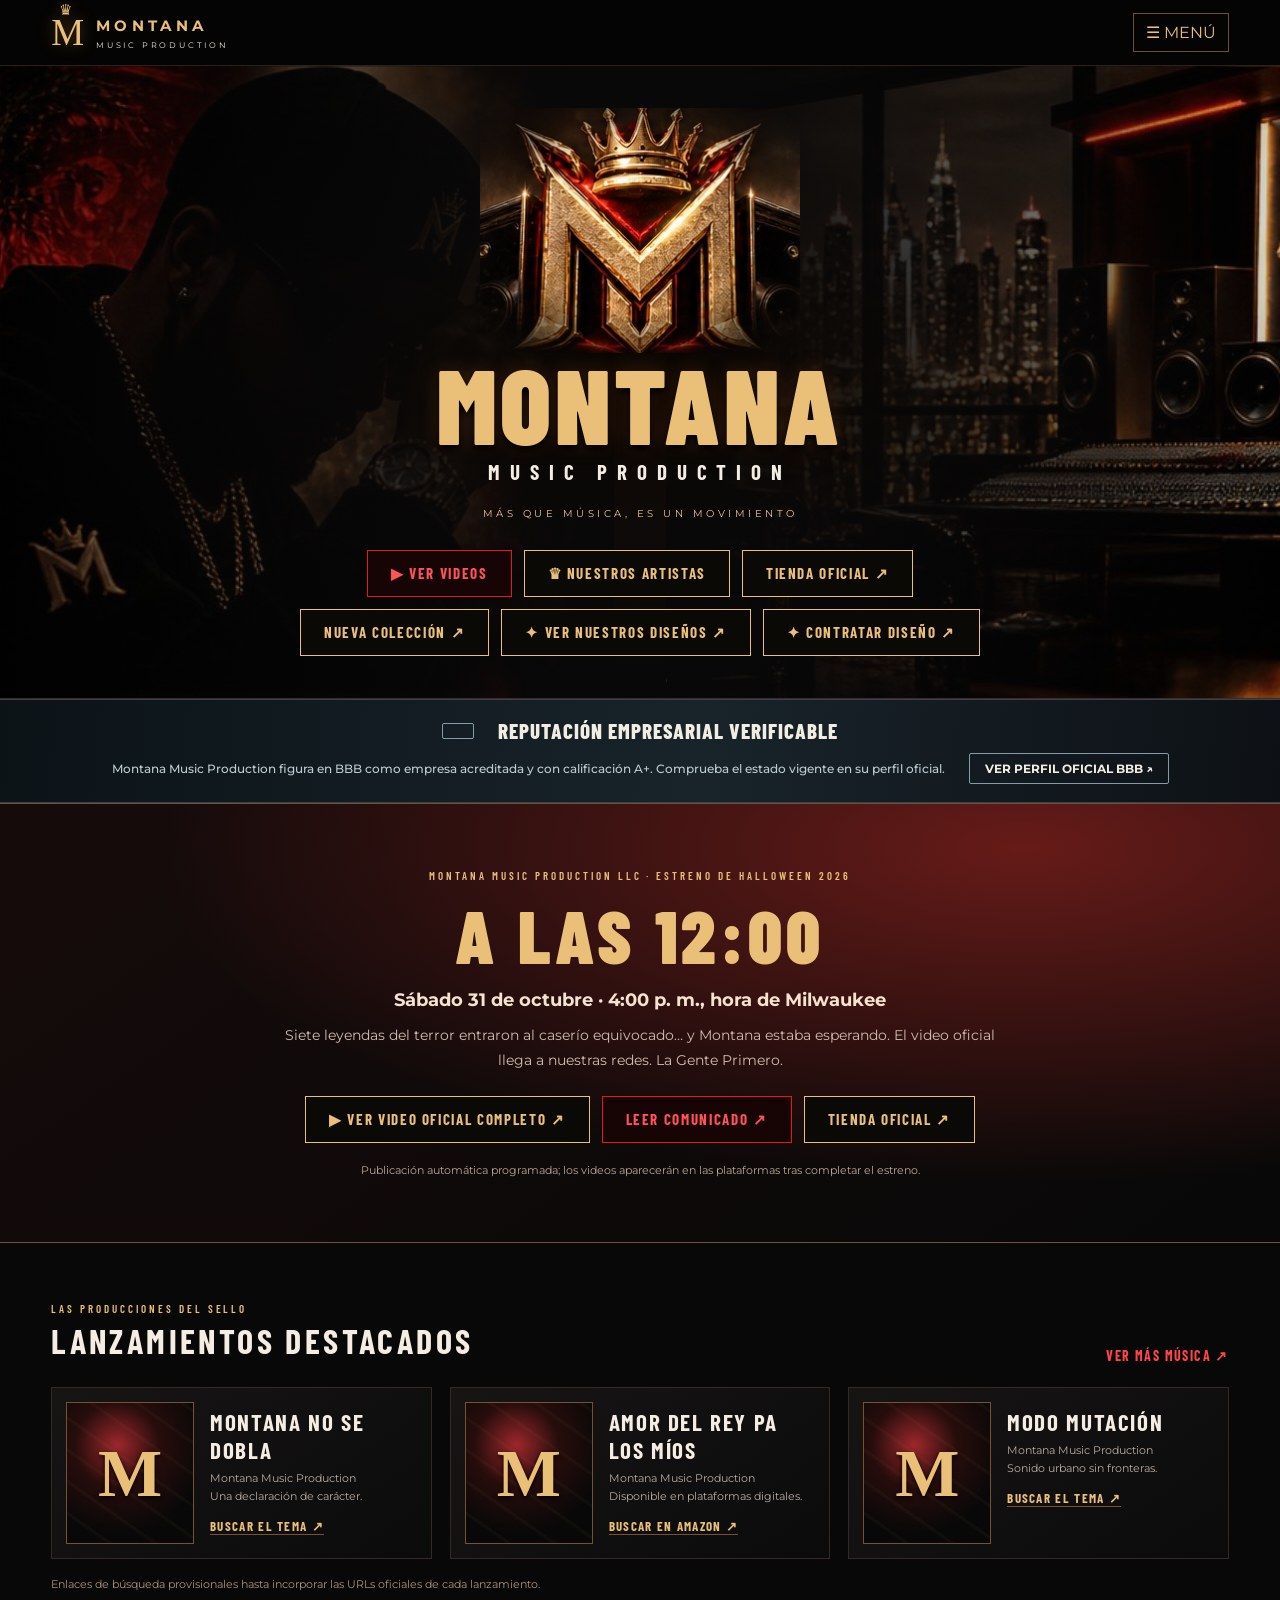
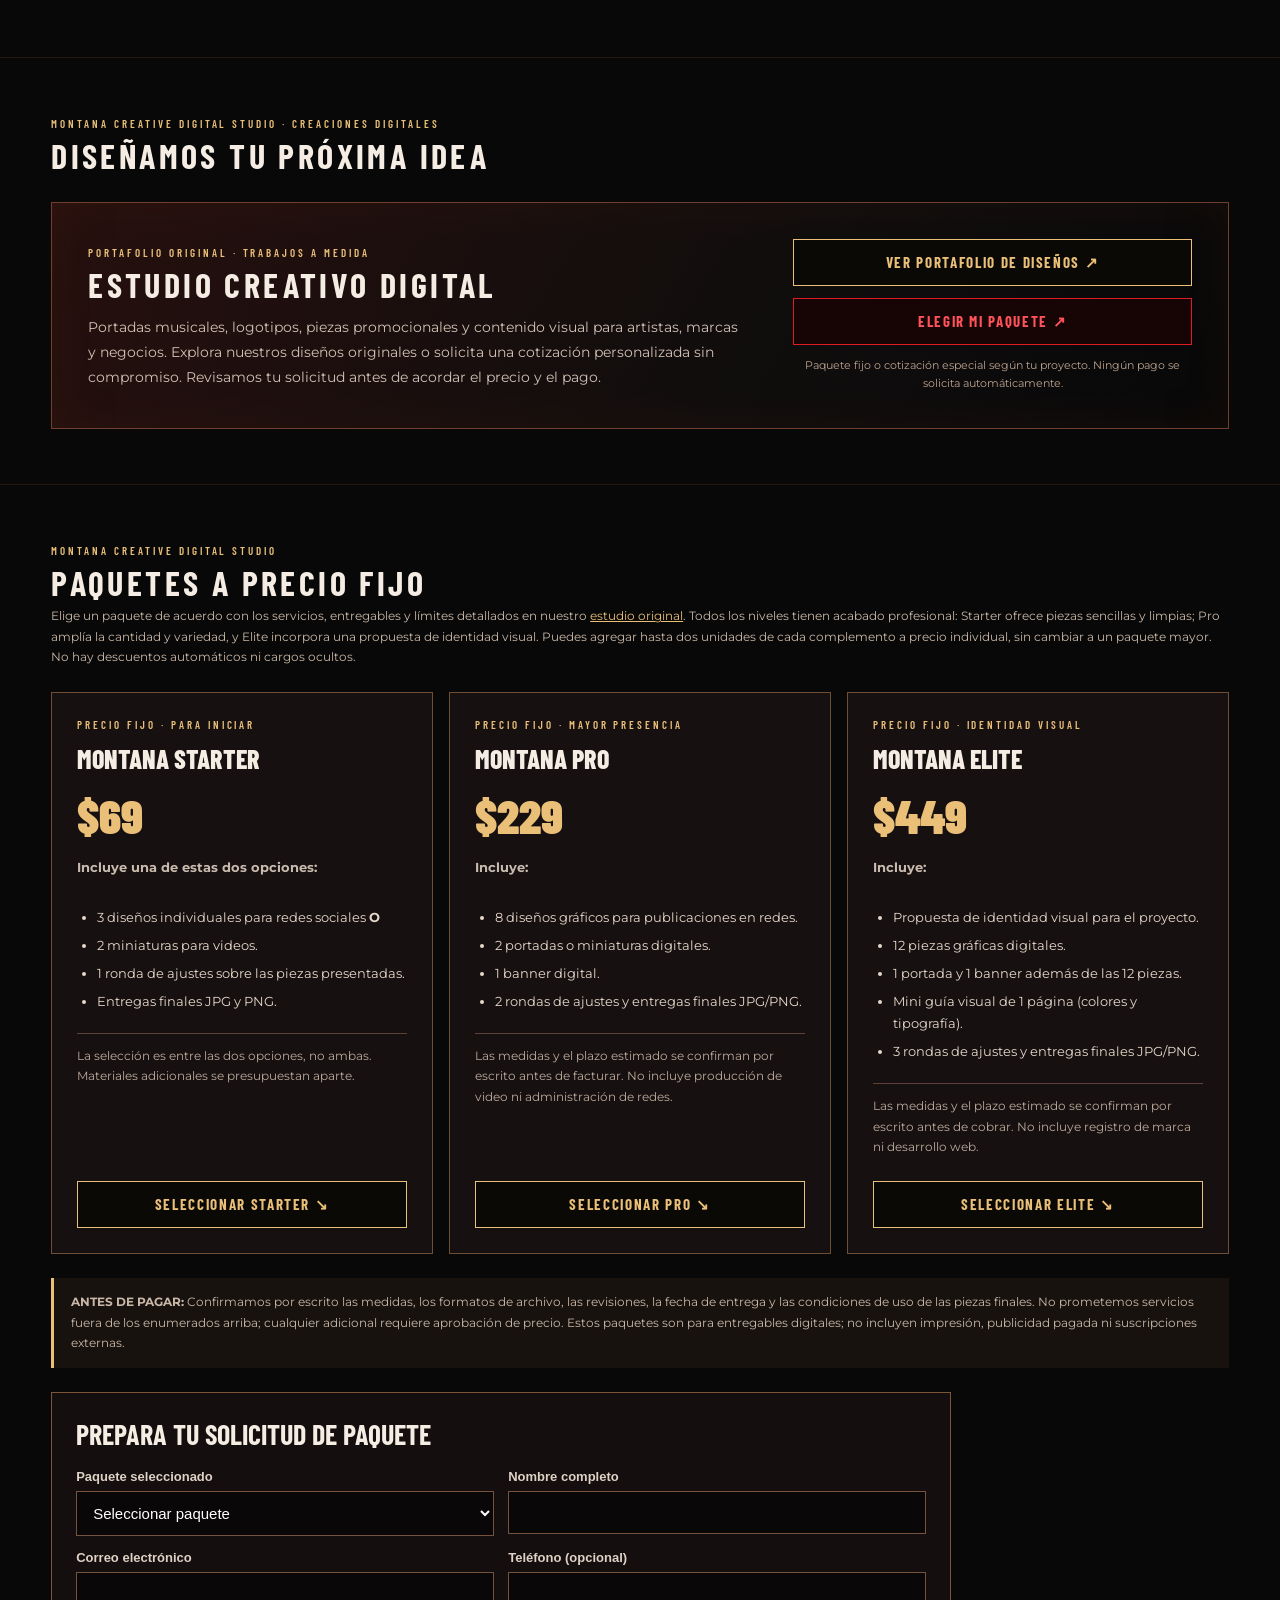
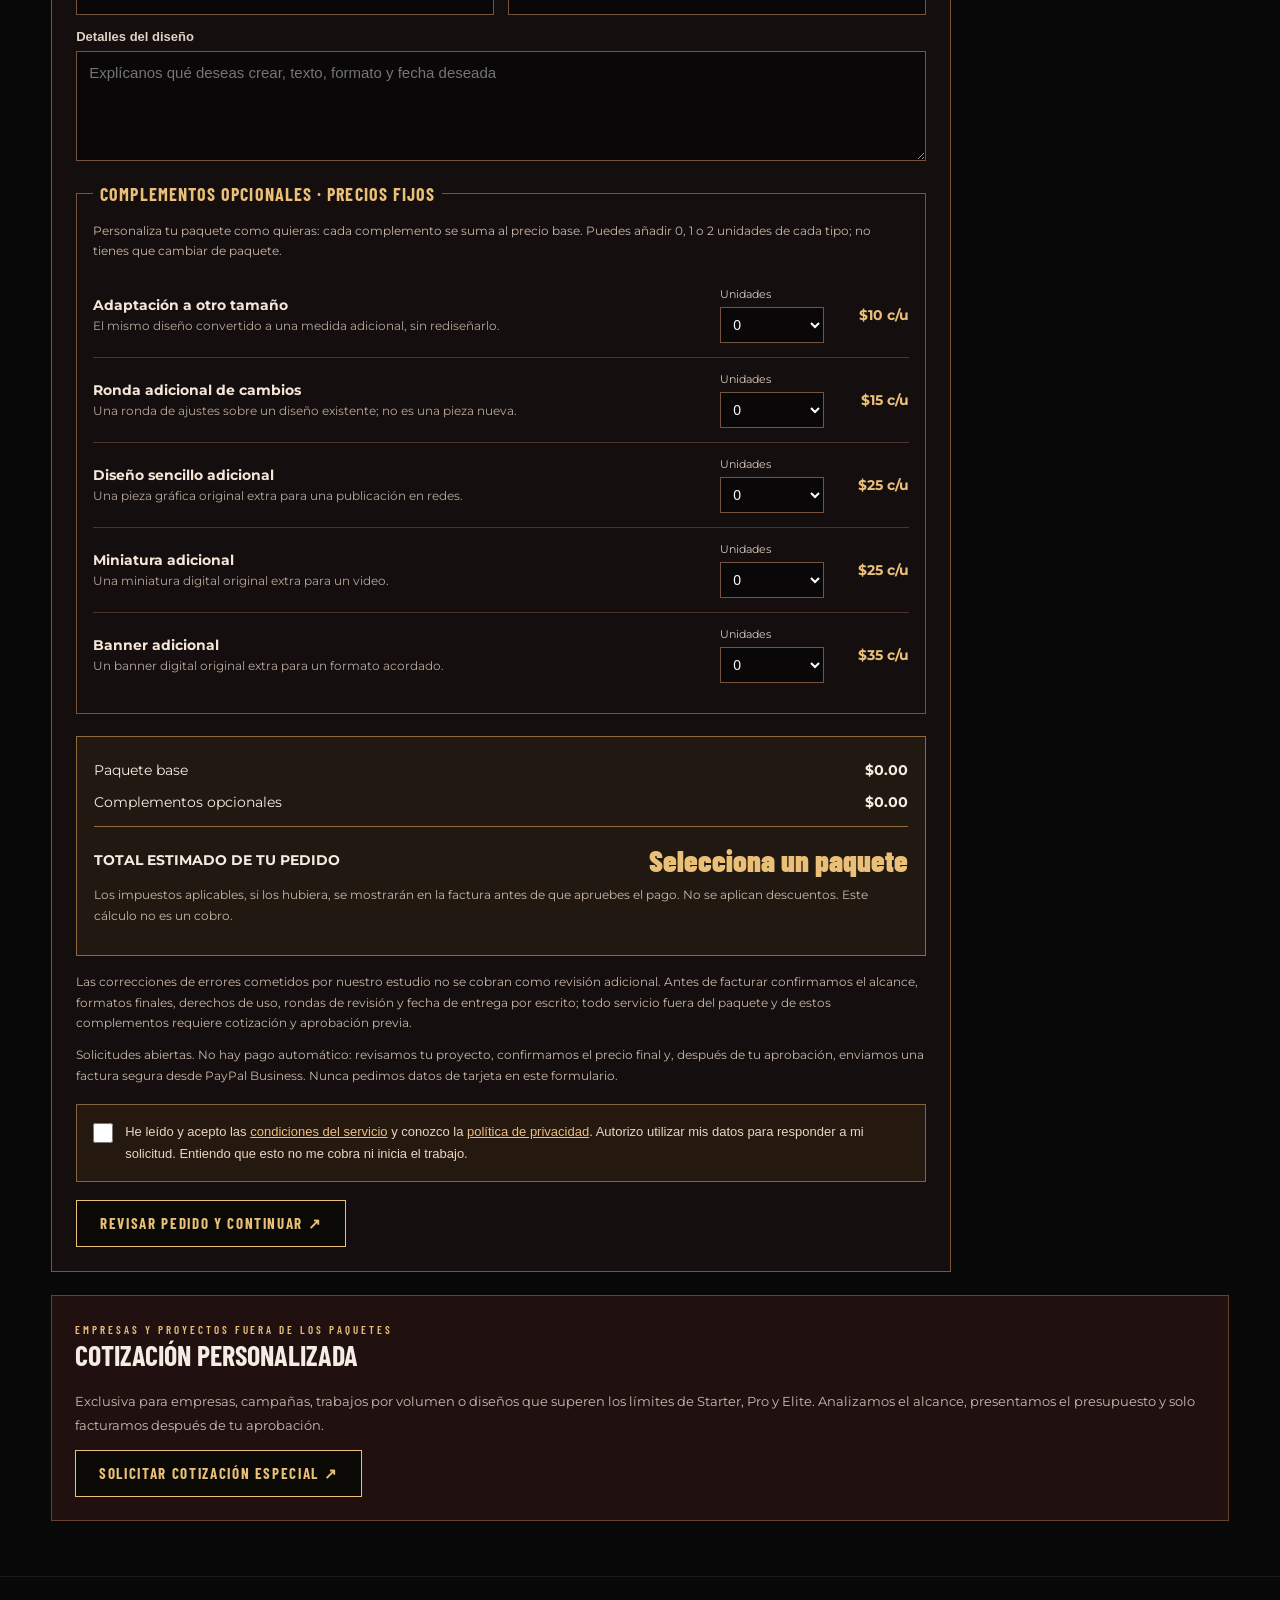
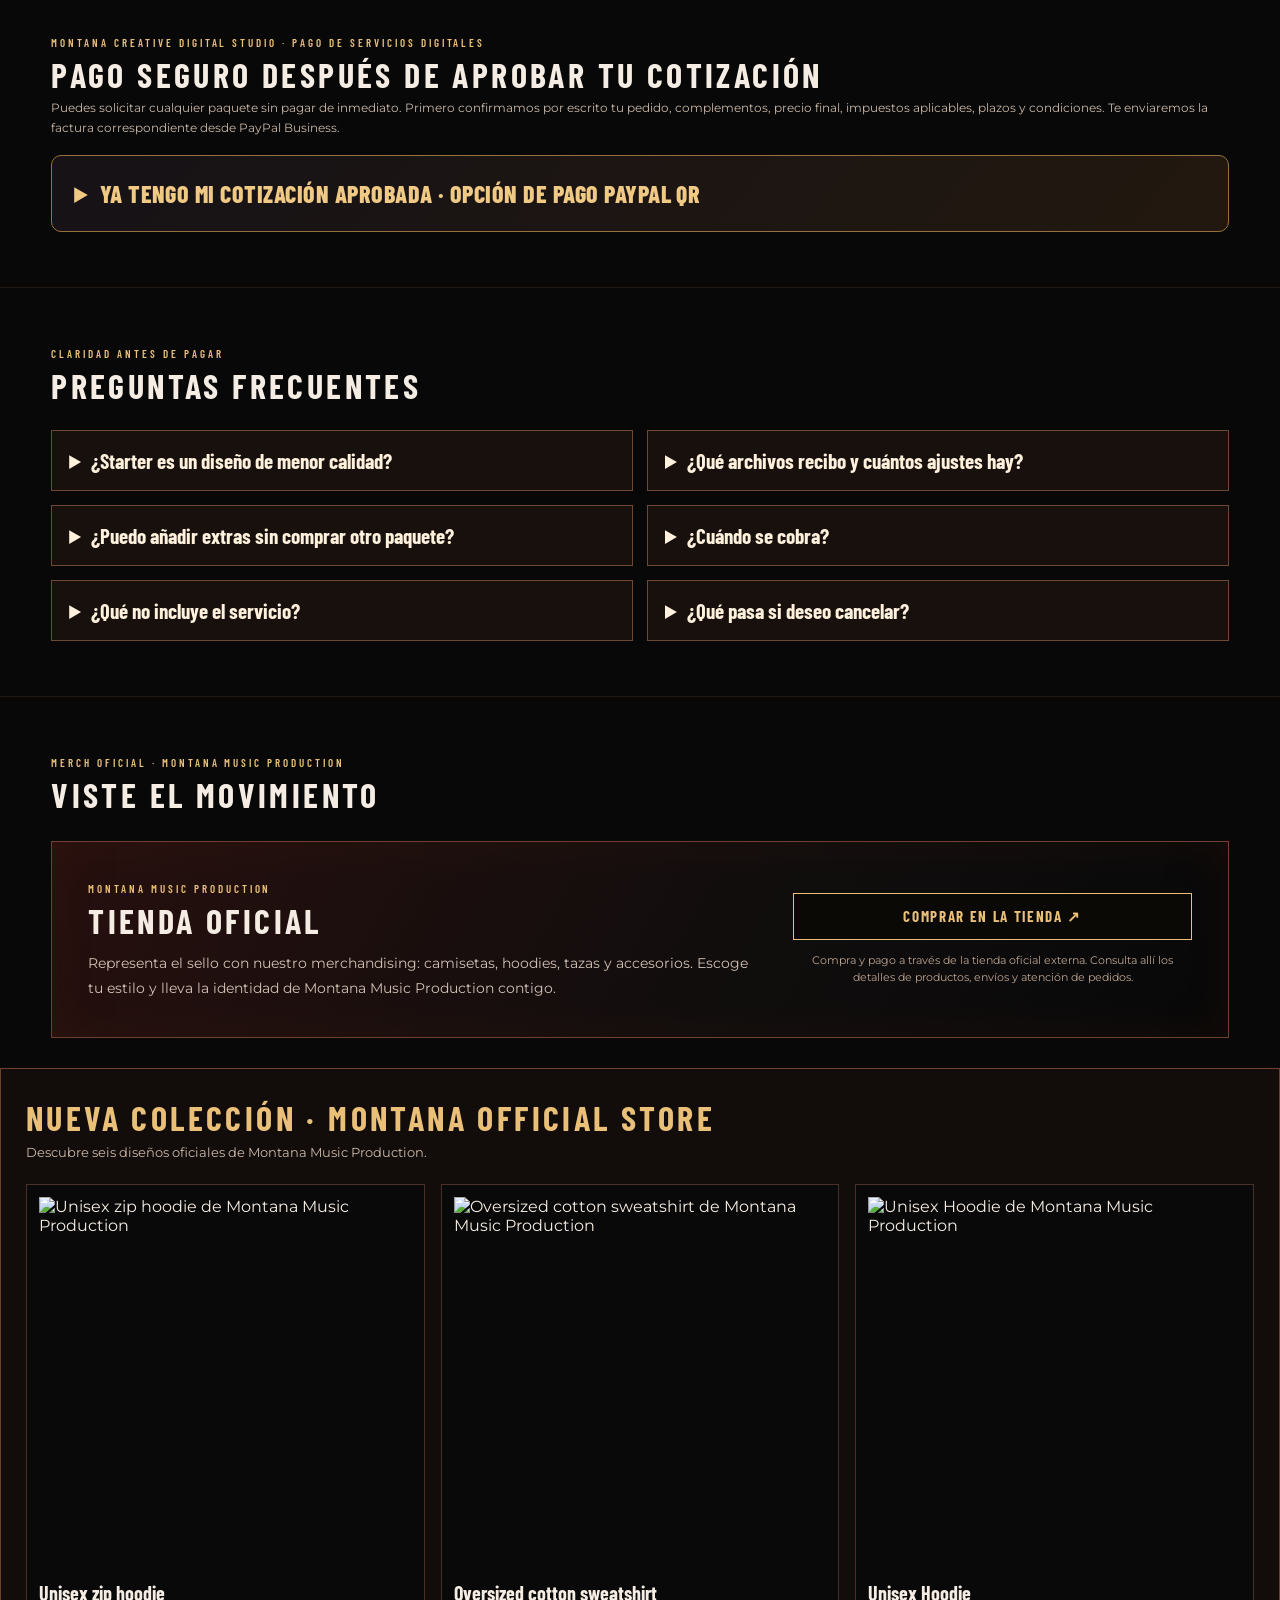
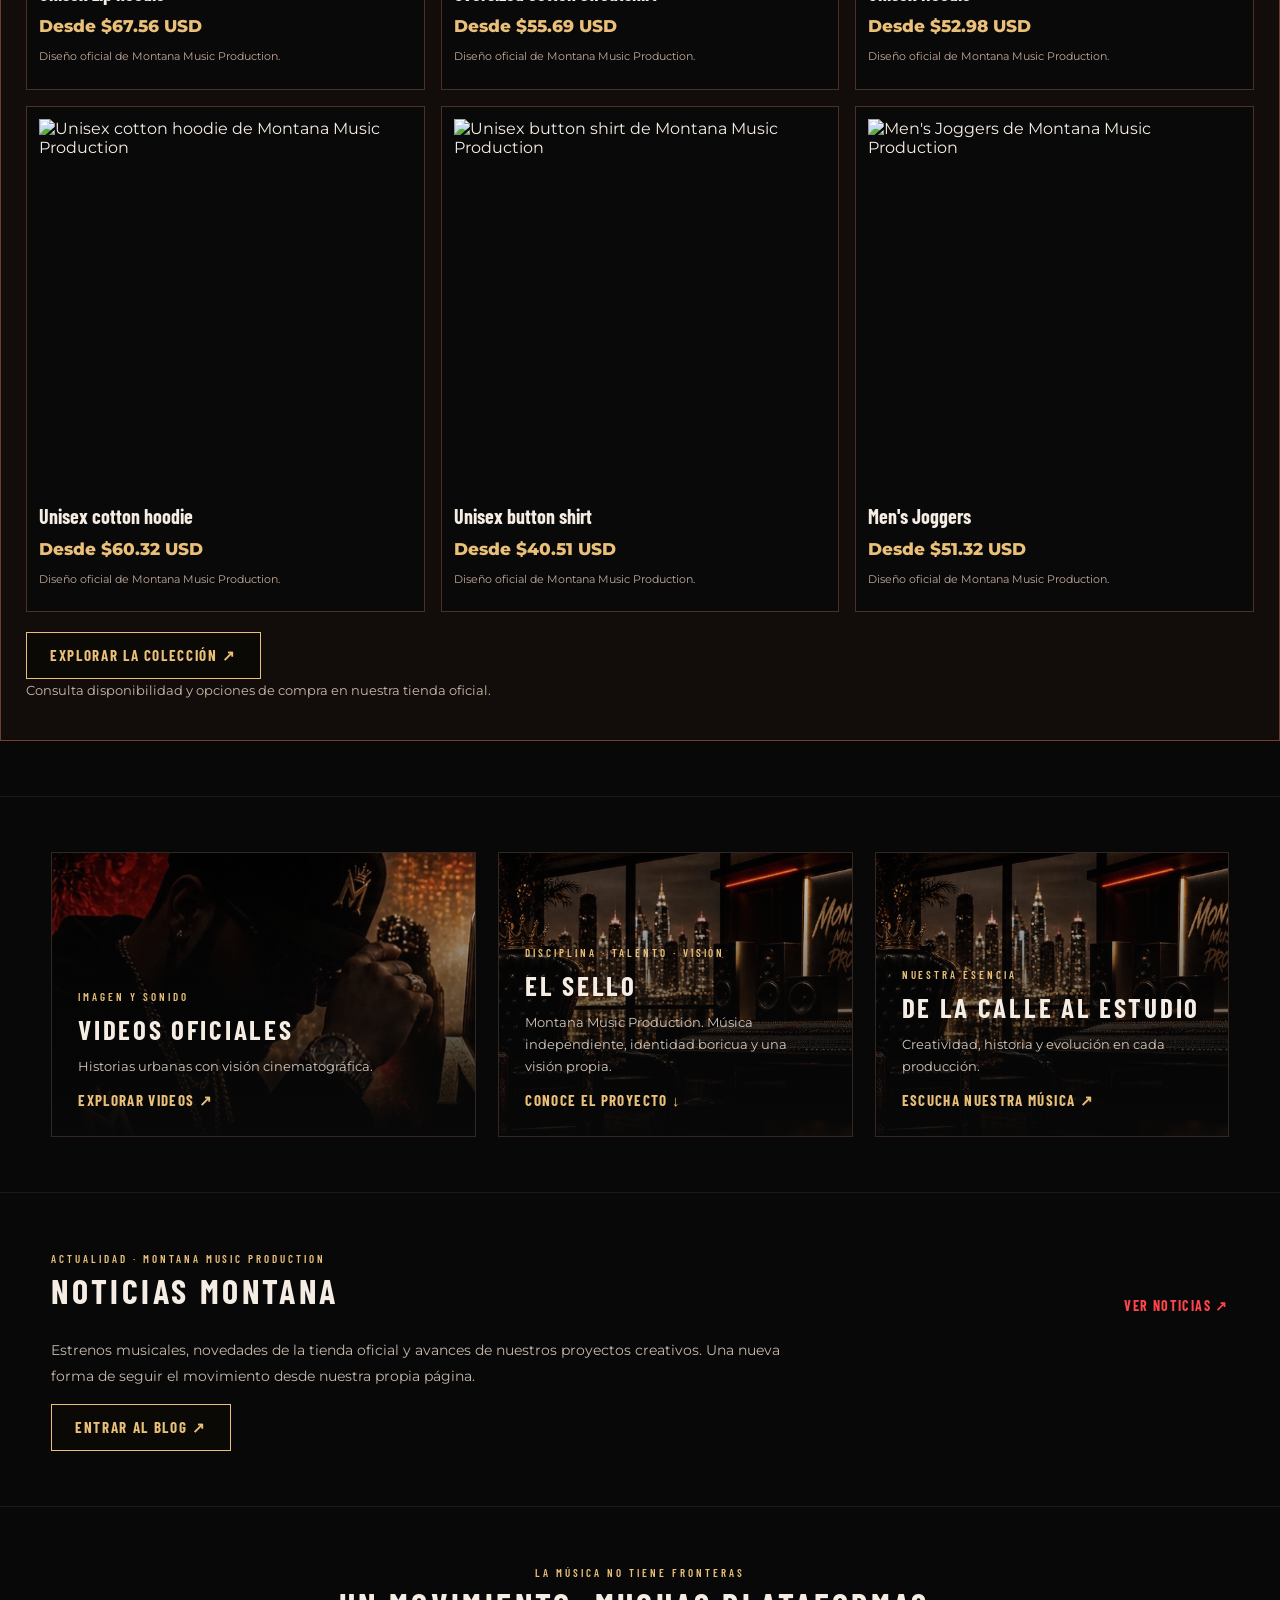
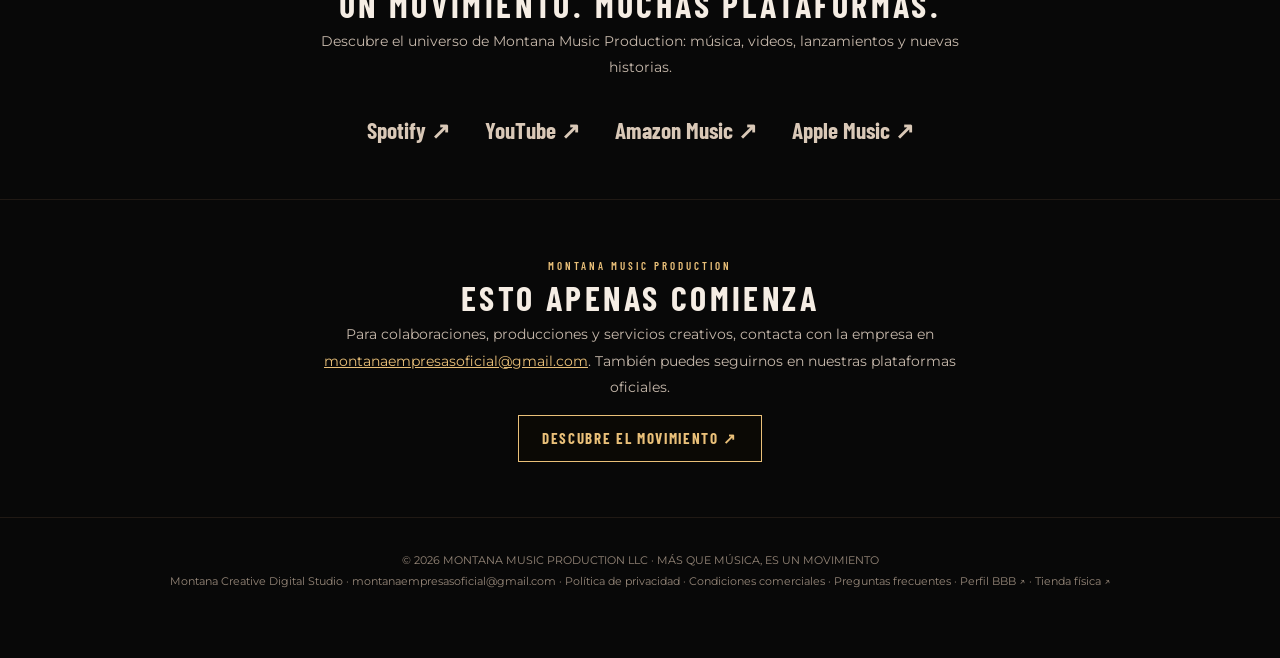
==== commit 9abe1556: "Add prominent New Collection navigation and hero buttons without altering Fourthwall" ====
--- a/index.html
+++ b/index.html
@@ -14,7 +14,7 @@
 .paypal-payment-check .paypal-qr-warning{border-left:3px solid #e4b36d;padding-left:12px;color:#f5dcae!important}
 @media(max-width:540px){.paypal-payment-check{padding:16px}.paypal-payment-check .paypal-qr-art{margin:auto;flex:0 1 260px}}.printful-section{margin-top:30px;padding:25px;border:1px solid #6f4030;background:#120c0b}.printful-section h2{color:var(--gold)}.printful-section>p{color:#cbb9a9;font-size:13px;line-height:1.7}.printful-grid{display:grid;grid-template-columns:repeat(3,minmax(0,1fr));gap:16px;margin:20px 0}.printful-product{border:1px solid #493128;background:#090909;padding:12px}.printful-product img{display:block;width:100%;aspect-ratio:1;object-fit:cover}.printful-product h3{font:700 20px 'Barlow Condensed',sans-serif;margin:12px 0 6px}.printful-product p,.printful-note{font-size:11px;color:#c2aa99;line-height:1.6}@media(max-width:760px){.printful-grid{grid-template-columns:repeat(2,minmax(0,1fr))}}@media(max-width:440px){.printful-grid{grid-template-columns:1fr}}
 .printful-product .printful-price{color:var(--gold);font-weight:800;font-size:17px;margin:8px 0}
-</style><script type="application/ld+json">{"@context":"https://schema.org","@type":"Organization","name":"Montana Music Production LLC","url":"https://montanamusicproduction.com/","logo":"https://montanamusicproduction.com/emblem.jpg","email":"montanaempresasoficial@gmail.com","description":"Sello musical y servicio de diseño gráfico digital Montana Creative Digital Studio.","subOrganization":{"@type":"Organization","name":"Montana Creative Digital Studio"}}</script><script>function loadScript(a){var b=document.getElementsByTagName("head")[0],c=document.createElement("script");c.type="text/javascript",c.src="https://tracker.metricool.com/resources/be.js",c.onreadystatechange=a,c.onload=a,b.appendChild(c)}loadScript(function(){beTracker.t({hash:"8ffea4eab319d0949e5e7db706928e58"})});</script></head><body><header><a class="brand notranslate" translate="no" href="#inicio" aria-label="Montana Music Production, inicio"><span class="brandmark">M</span><span><b><span class="notranslate" translate="no">MONTANA</span></b><small>MUSIC PRODUCTION</small></span></a><button class="menu" id="menu" aria-expanded="false" aria-controls="nav">☰ MENÚ</button><nav id="nav"><a href="#inicio">Inicio</a><a href="artistas.html">Artistas</a><a href="noticias.html">Noticias</a><a href="#tienda">Tienda física</a><a href="https://montanamusicproduction.com/studio/" target="_blank" rel="noopener noreferrer">Estudio creativo</a><a href="#paquetes-digitales">Contratar diseño</a><a href="#musica">Música</a><a href="#videos">Videos</a><a href="#sello">El sello</a><a href="#plataformas">Plataformas</a><a href="https://43g55d.share-na2.hsforms.com/2W3sPLwE3SKajOh-fbo1z5w" target="_blank" rel="noopener noreferrer">Cotización especial</a><a href="#contacto">Contacto</a></nav><a class="topcta" href="#musica">▶ ESCUCHA AHORA</a></header><main><section class="hero" id="inicio"><div class="glow"></div><div class="hero-content"><img class="hero-emblem" src="emblem.jpg" alt="Emblema M coronada en oro de Montana Music Production"><h1><span class="notranslate" translate="no">MONTANA</span></h1><div class="subbrand notranslate" translate="no">MUSIC PRODUCTION</div><p class="tagline">MÁS QUE MÚSICA, ES UN MOVIMIENTO</p><div class="hero-actions"><a class="button" href="#videos">▶ VER VIDEOS</a><a class="button gold" href="artistas.html">♛ NUESTROS ARTISTAS</a><a class="button gold" href="https://montanaofficialstore-shop.fourthwall.com/" target="_blank" rel="noopener noreferrer">TIENDA OFICIAL ↗</a><a class="button gold" href="https://montanamusicproduction.com/studio/" target="_blank" rel="noopener noreferrer" aria-label="Ver el portafolio original de Montana Creative Digital Studio">✦ VER NUESTROS DISEÑOS ↗</a><a class="button gold" href="#paquetes-digitales" aria-label="Escoger un paquete de diseño digital y complementos con precio transparente.">✦ CONTRATAR DISEÑO ↗</a></div></div></section><aside class="bbb-proof" aria-label="Perfil empresarial verificable en Better Business Bureau"><div class="bbb-proof-inner"><a class="bbb-dynamic" href="https://www.bbb.org/us/wi/milwaukee/profile/music/montana-music-production-0694-1000059355" target="_blank" rel="noopener noreferrer" aria-label="Verificar la acreditación de Montana Music Production en BBB"><img src="https://seal-wisconsin.bbb.org/seals/blue-seal-250-52-bbb-1000059355.png" width="250" height="52" loading="lazy" decoding="async" alt="Montana Music Production - sello dinámico BBB Accredited Business" onerror="this.style.display='none'"></a><strong>REPUTACIÓN EMPRESARIAL VERIFICABLE</strong><span>Montana Music Production figura en BBB como empresa acreditada y con calificación A+. Comprueba el estado vigente en su perfil oficial.</span><a href="https://www.bbb.org/us/wi/milwaukee/profile/music/montana-music-production-0694-1000059355" target="_blank" rel="noopener noreferrer" aria-label="Consultar la acreditación y calificación actual de Montana Music Production en Better Business Bureau">VER PERFIL OFICIAL BBB ↗</a></div></aside><section class="section" id="estreno-a-las-12" aria-labelledby="estreno-titulo" style="background:radial-gradient(ellipse at 80% 10%,#661b18 0%,transparent 60%),linear-gradient(145deg,#160b0b,#080808);border-top:1px solid #785031;border-bottom:1px solid #785031">
+</style><script type="application/ld+json">{"@context":"https://schema.org","@type":"Organization","name":"Montana Music Production LLC","url":"https://montanamusicproduction.com/","logo":"https://montanamusicproduction.com/emblem.jpg","email":"montanaempresasoficial@gmail.com","description":"Sello musical y servicio de diseño gráfico digital Montana Creative Digital Studio.","subOrganization":{"@type":"Organization","name":"Montana Creative Digital Studio"}}</script><script>function loadScript(a){var b=document.getElementsByTagName("head")[0],c=document.createElement("script");c.type="text/javascript",c.src="https://tracker.metricool.com/resources/be.js",c.onreadystatechange=a,c.onload=a,b.appendChild(c)}loadScript(function(){beTracker.t({hash:"8ffea4eab319d0949e5e7db706928e58"})});</script></head><body><header><a class="brand notranslate" translate="no" href="#inicio" aria-label="Montana Music Production, inicio"><span class="brandmark">M</span><span><b><span class="notranslate" translate="no">MONTANA</span></b><small>MUSIC PRODUCTION</small></span></a><button class="menu" id="menu" aria-expanded="false" aria-controls="nav">☰ MENÚ</button><nav id="nav"><a href="#inicio">Inicio</a><a href="artistas.html">Artistas</a><a href="noticias.html">Noticias</a><a href="#tienda">Tienda física</a><a href="#printful">Nueva colección</a><a href="https://montanamusicproduction.com/studio/" target="_blank" rel="noopener noreferrer">Estudio creativo</a><a href="#paquetes-digitales">Contratar diseño</a><a href="#musica">Música</a><a href="#videos">Videos</a><a href="#sello">El sello</a><a href="#plataformas">Plataformas</a><a href="https://43g55d.share-na2.hsforms.com/2W3sPLwE3SKajOh-fbo1z5w" target="_blank" rel="noopener noreferrer">Cotización especial</a><a href="#contacto">Contacto</a></nav><a class="topcta" href="#musica">▶ ESCUCHA AHORA</a></header><main><section class="hero" id="inicio"><div class="glow"></div><div class="hero-content"><img class="hero-emblem" src="emblem.jpg" alt="Emblema M coronada en oro de Montana Music Production"><h1><span class="notranslate" translate="no">MONTANA</span></h1><div class="subbrand notranslate" translate="no">MUSIC PRODUCTION</div><p class="tagline">MÁS QUE MÚSICA, ES UN MOVIMIENTO</p><div class="hero-actions"><a class="button" href="#videos">▶ VER VIDEOS</a><a class="button gold" href="artistas.html">♛ NUESTROS ARTISTAS</a><a class="button gold" href="https://montanaofficialstore-shop.fourthwall.com/" target="_blank" rel="noopener noreferrer">TIENDA OFICIAL ↗</a><a class="button gold" href="#printful">NUEVA COLECCIÓN ↗</a><a class="button gold" href="https://montanamusicproduction.com/studio/" target="_blank" rel="noopener noreferrer" aria-label="Ver el portafolio original de Montana Creative Digital Studio">✦ VER NUESTROS DISEÑOS ↗</a><a class="button gold" href="#paquetes-digitales" aria-label="Escoger un paquete de diseño digital y complementos con precio transparente.">✦ CONTRATAR DISEÑO ↗</a></div></div></section><aside class="bbb-proof" aria-label="Perfil empresarial verificable en Better Business Bureau"><div class="bbb-proof-inner"><a class="bbb-dynamic" href="https://www.bbb.org/us/wi/milwaukee/profile/music/montana-music-production-0694-1000059355" target="_blank" rel="noopener noreferrer" aria-label="Verificar la acreditación de Montana Music Production en BBB"><img src="https://seal-wisconsin.bbb.org/seals/blue-seal-250-52-bbb-1000059355.png" width="250" height="52" loading="lazy" decoding="async" alt="Montana Music Production - sello dinámico BBB Accredited Business" onerror="this.style.display='none'"></a><strong>REPUTACIÓN EMPRESARIAL VERIFICABLE</strong><span>Montana Music Production figura en BBB como empresa acreditada y con calificación A+. Comprueba el estado vigente en su perfil oficial.</span><a href="https://www.bbb.org/us/wi/milwaukee/profile/music/montana-music-production-0694-1000059355" target="_blank" rel="noopener noreferrer" aria-label="Consultar la acreditación y calificación actual de Montana Music Production en Better Business Bureau">VER PERFIL OFICIAL BBB ↗</a></div></aside><section class="section" id="estreno-a-las-12" aria-labelledby="estreno-titulo" style="background:radial-gradient(ellipse at 80% 10%,#661b18 0%,transparent 60%),linear-gradient(145deg,#160b0b,#080808);border-top:1px solid #785031;border-bottom:1px solid #785031">
 <div class="wrap" style="max-width:1160px;margin:auto;text-align:center;padding-top:6px;padding-bottom:8px">
 <span class="eyebrow">Montana Music Production LLC · Estreno de Halloween 2026</span>
 <h2 id="estreno-titulo" style="font:900 clamp(40px,7vw,74px)/1 'Barlow Condensed',Impact,sans-serif;letter-spacing:.06em;color:var(--gold);margin:14px 0">A LAS 12:00</h2>
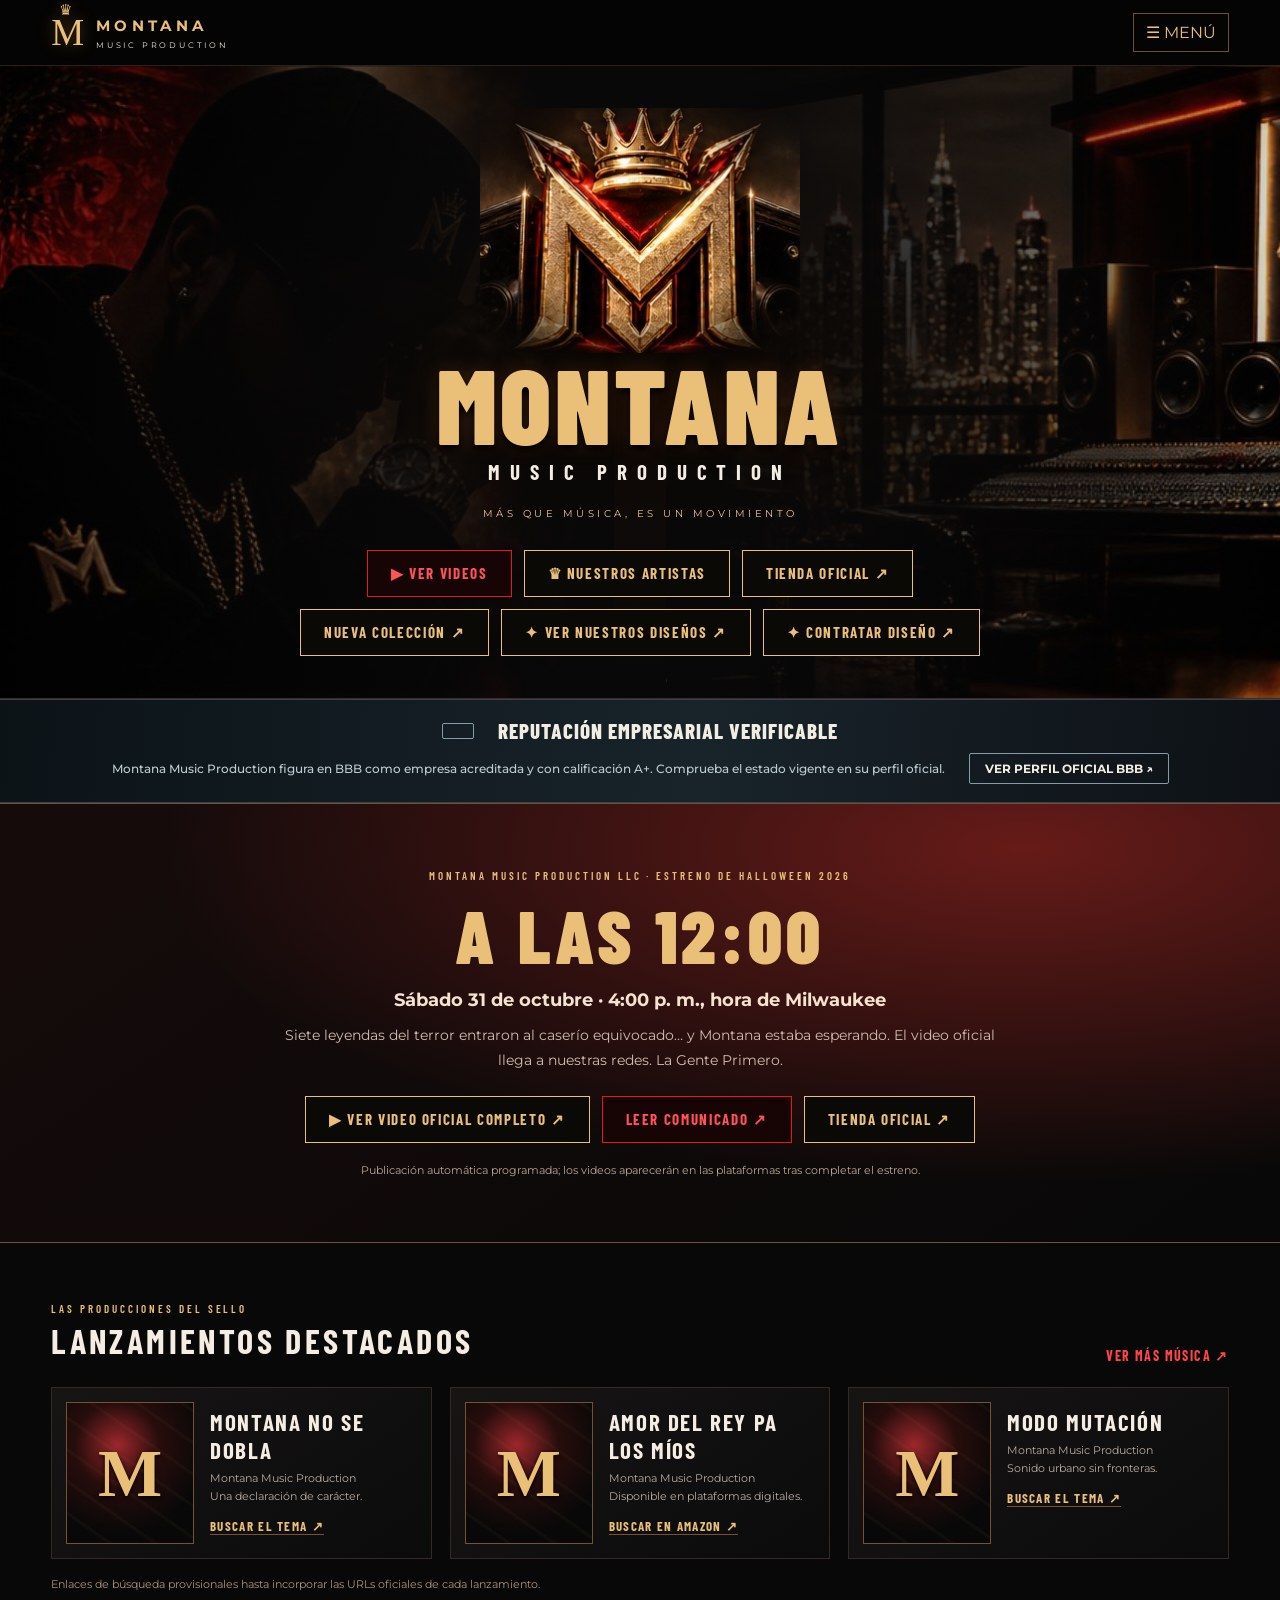
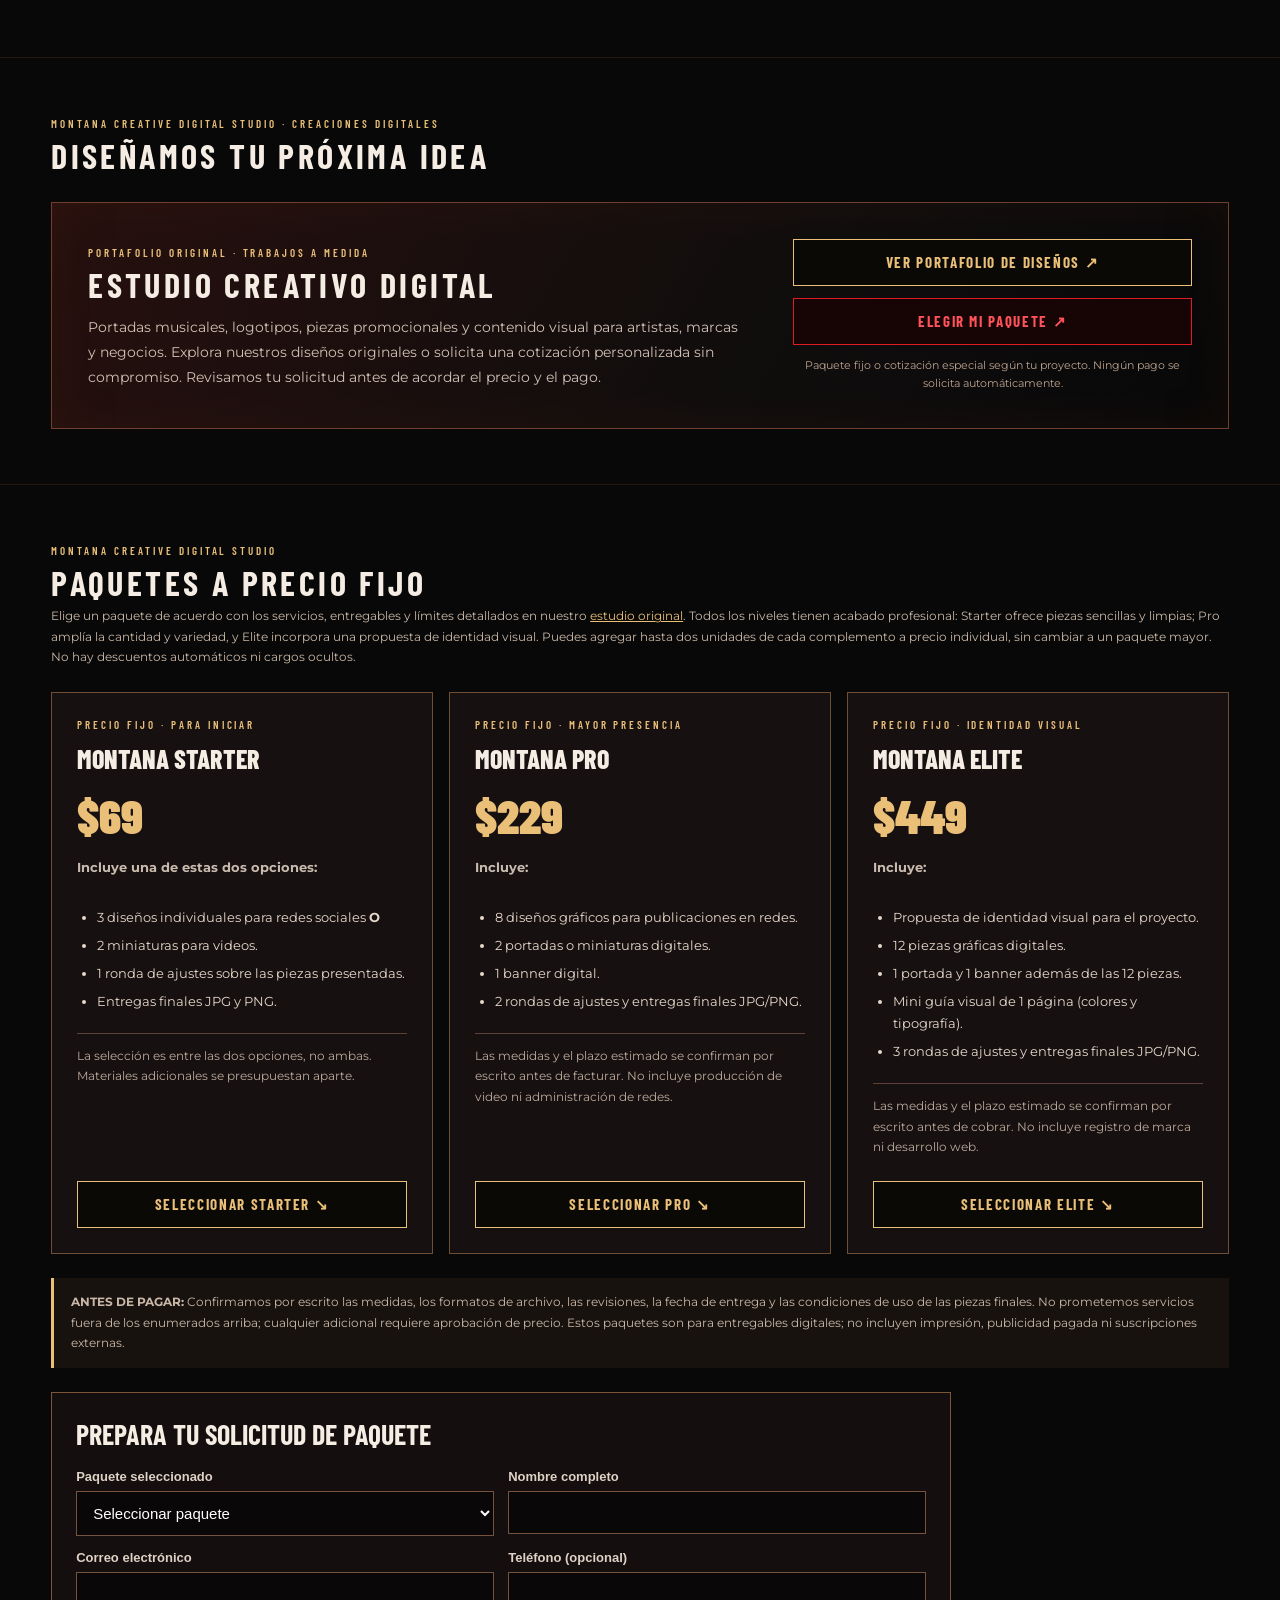
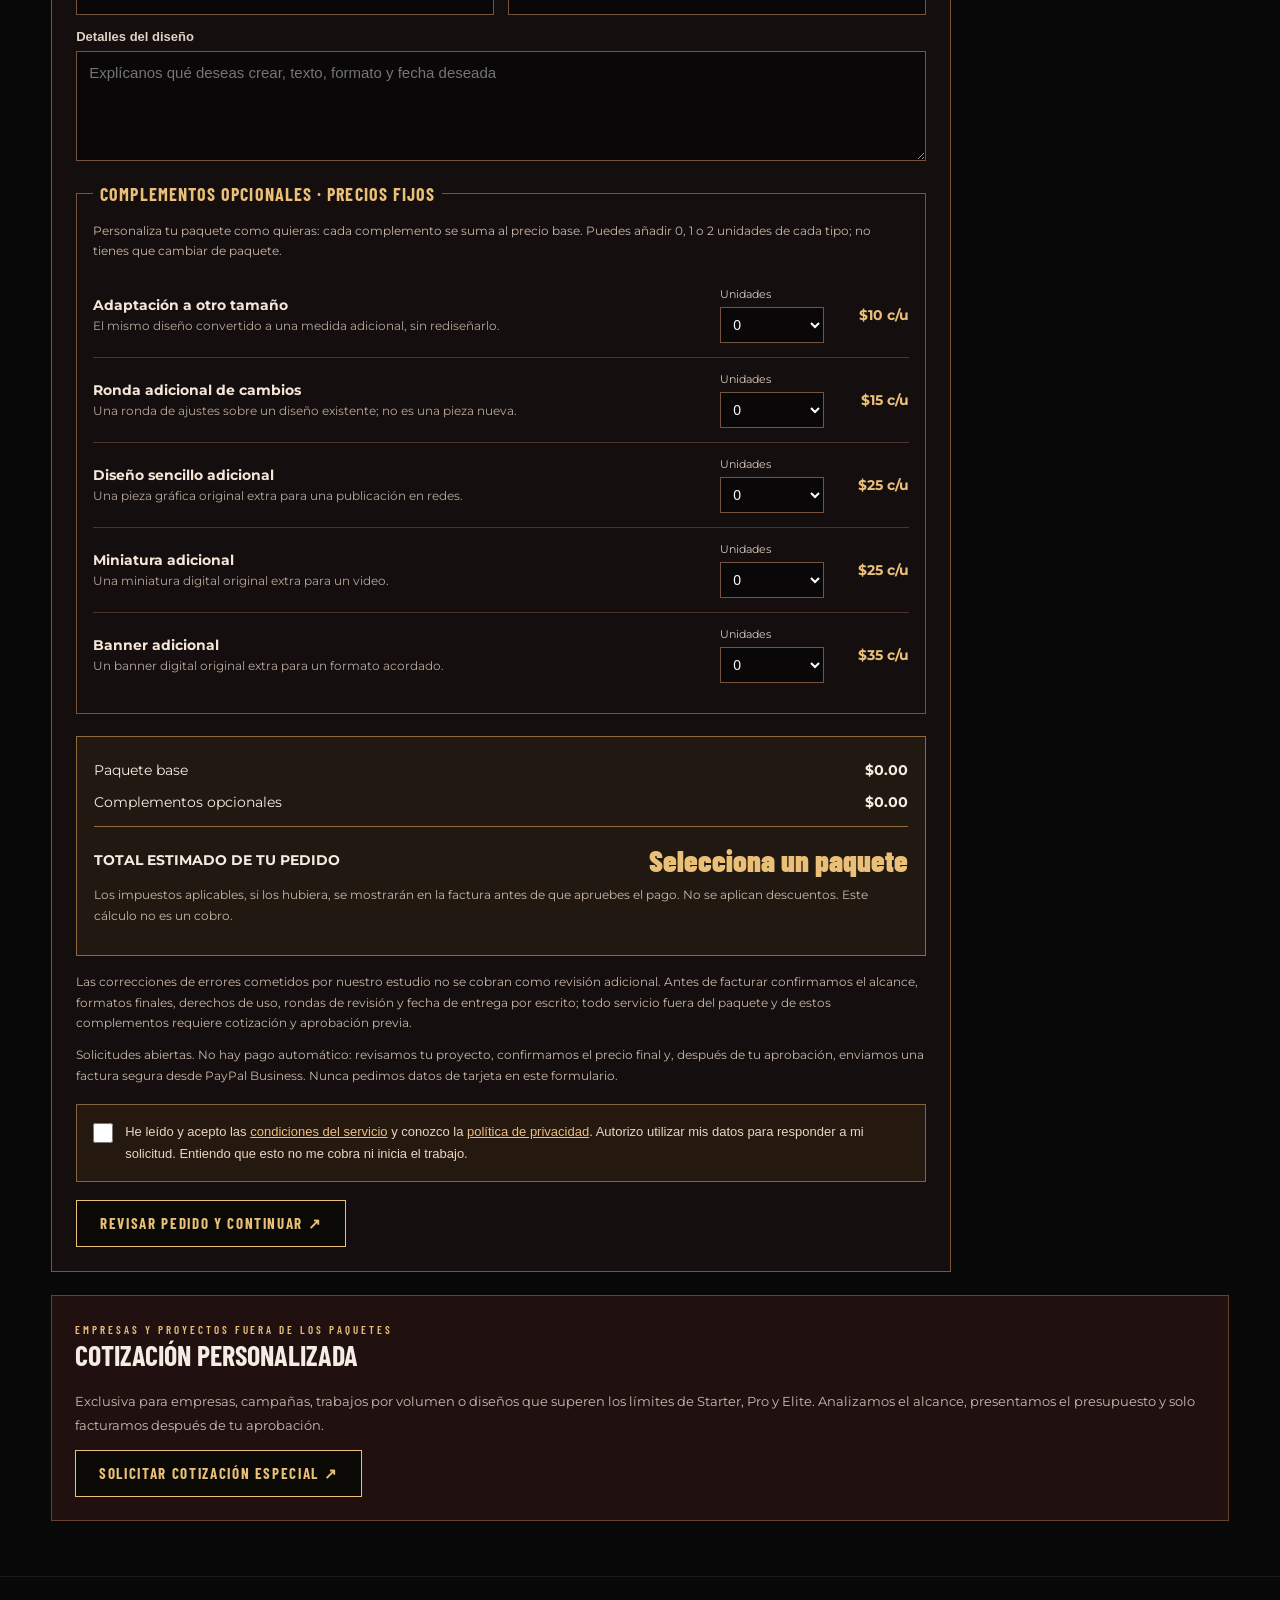
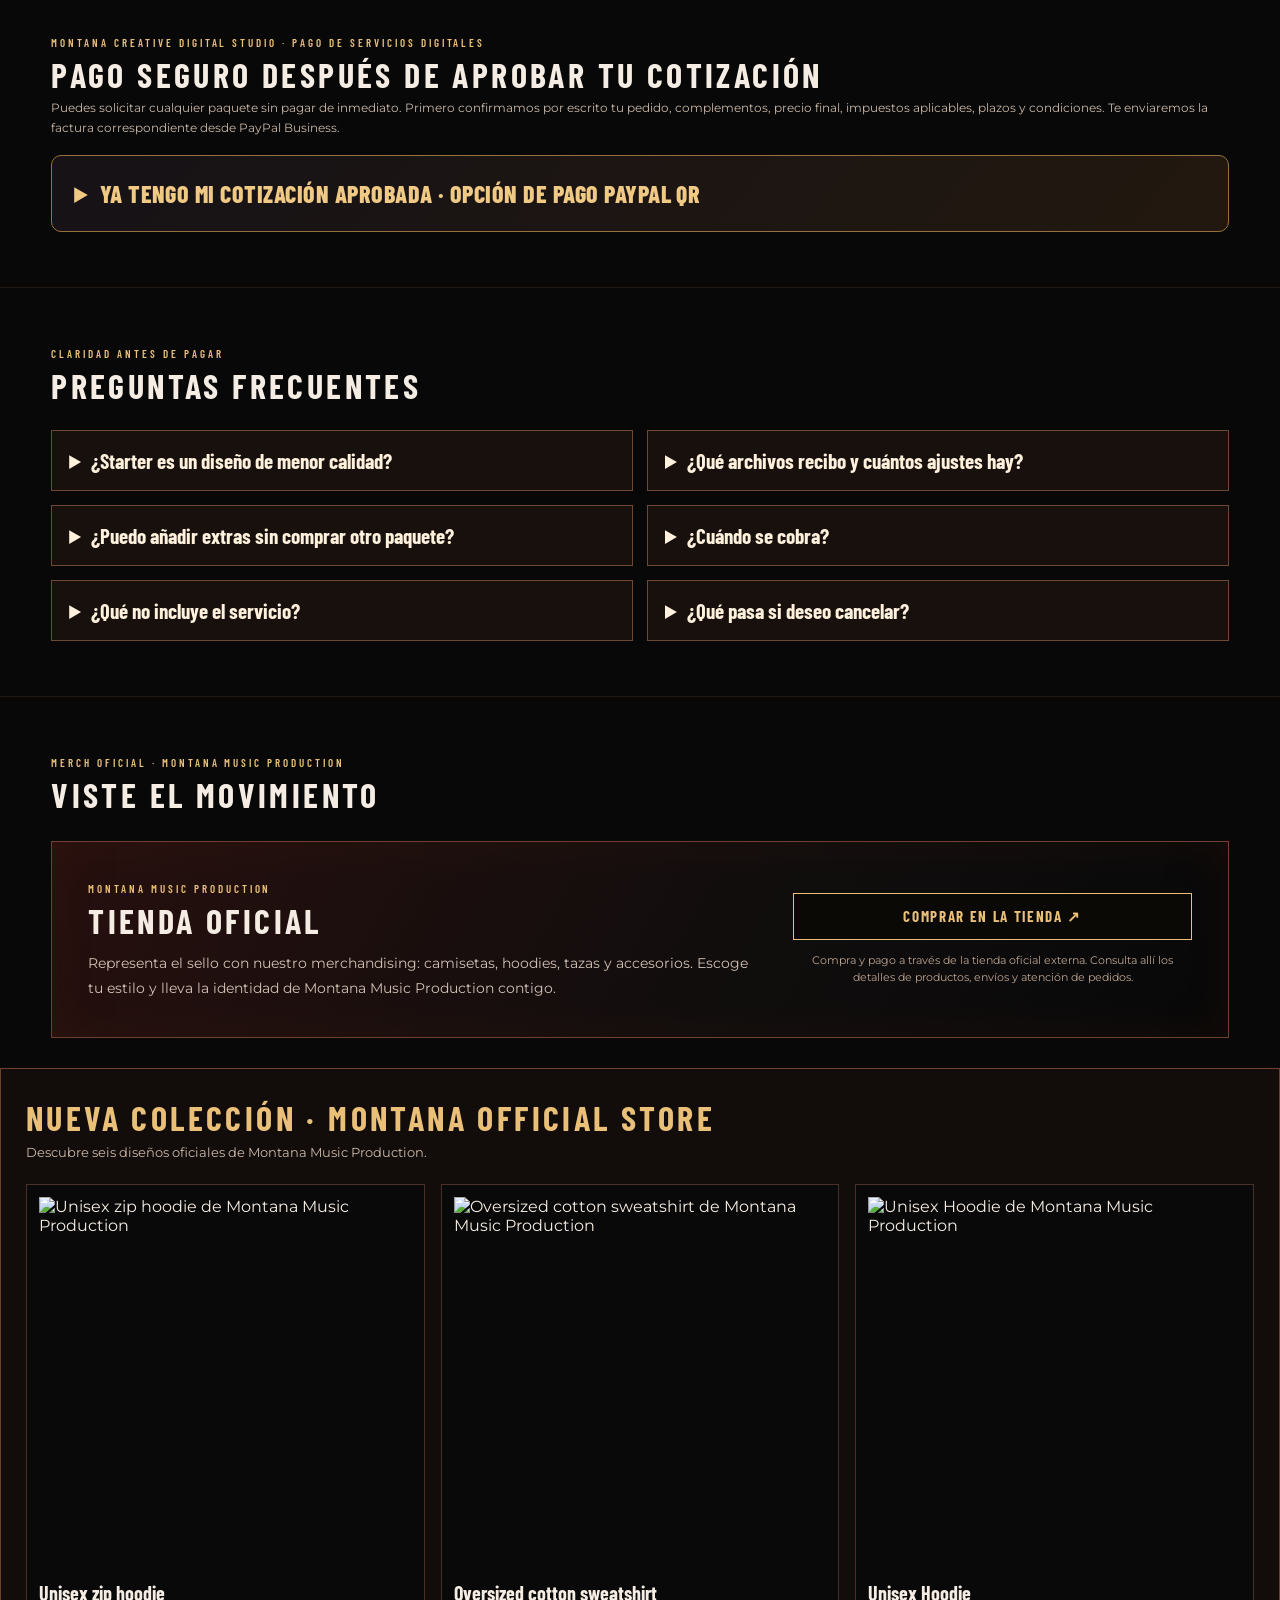
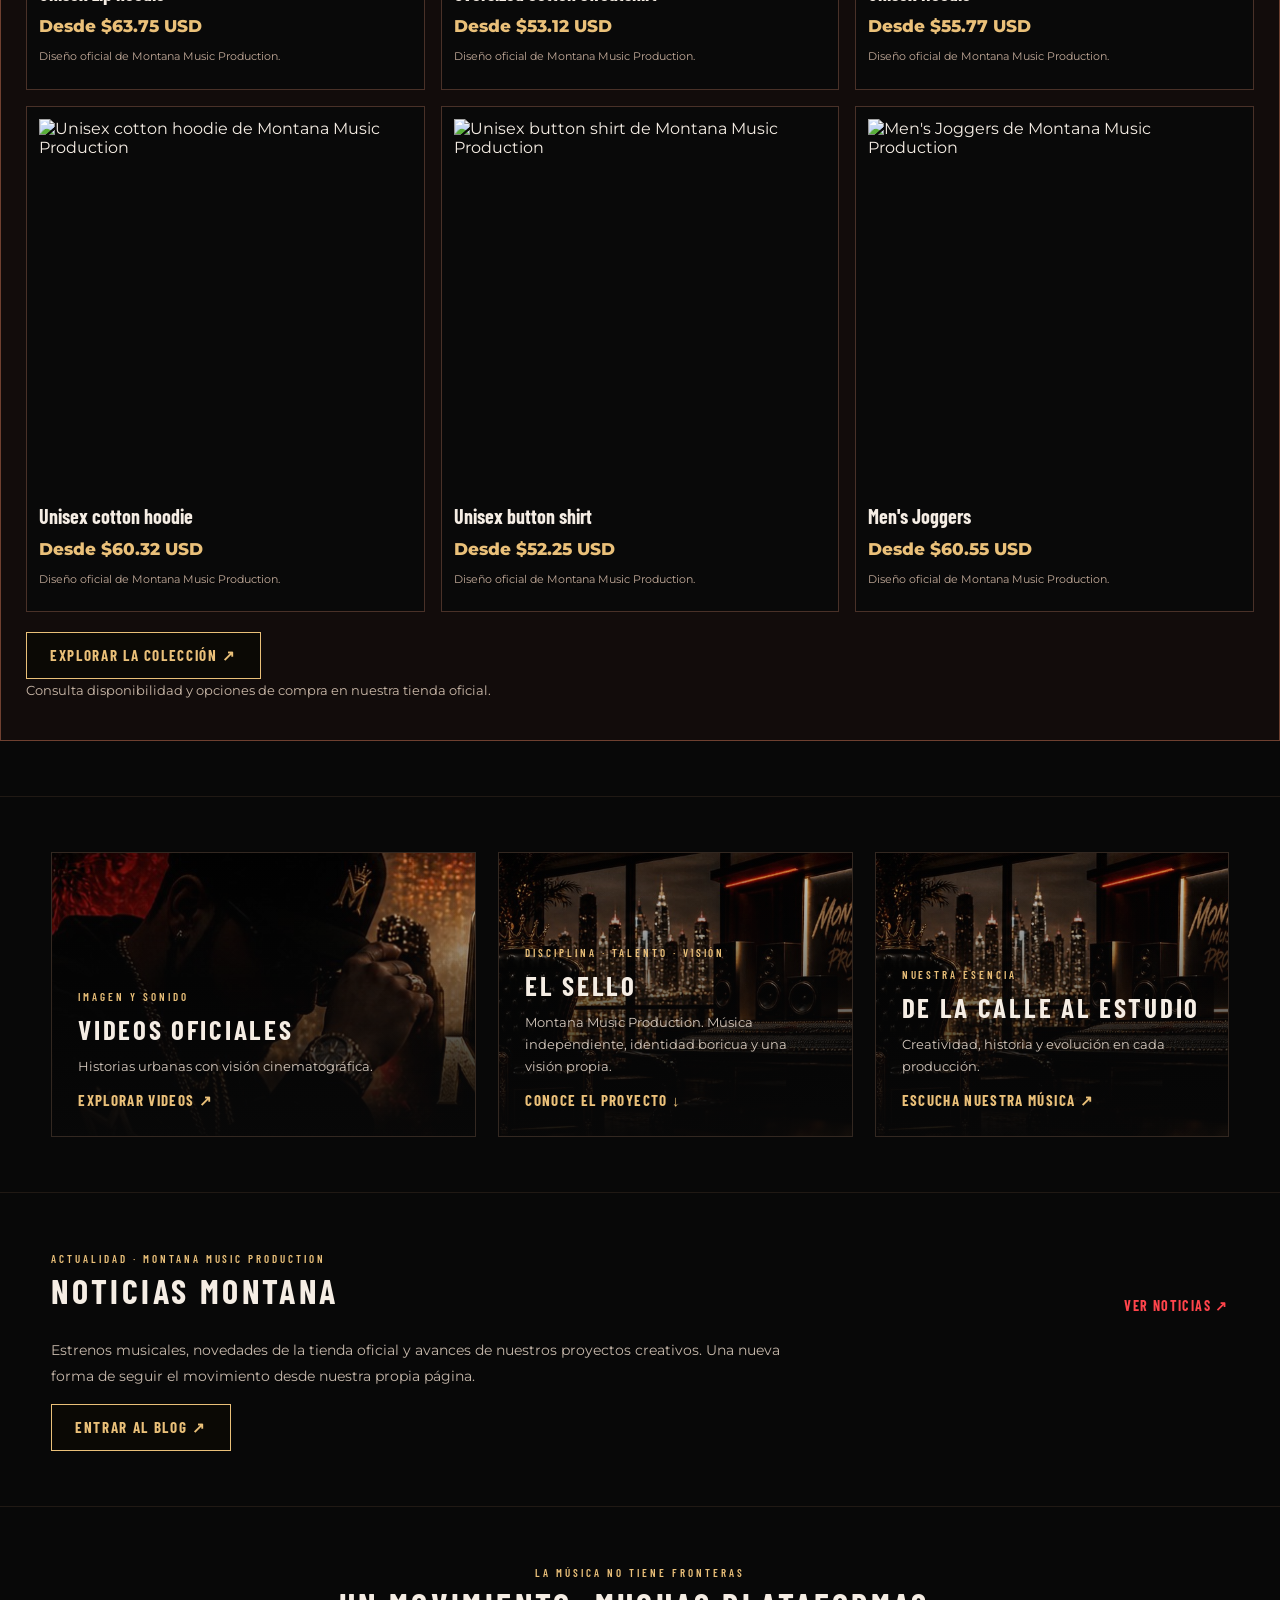
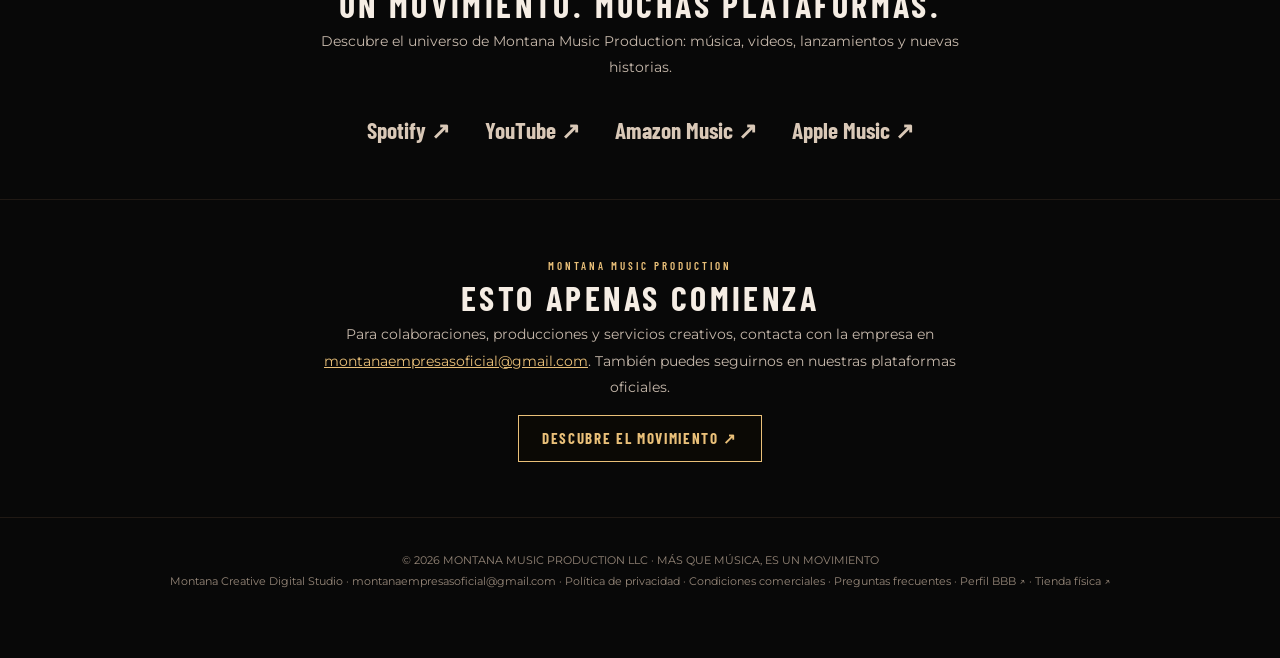
==== commit c8ff8a87: "Sync six displayed Printful collection prices to current Wix catalog" ====
--- a/index.html
+++ b/index.html
@@ -37,4 +37,4 @@
 <a class="button gold" href="https://www.paypal.com/qrcodes/managed/718c4d7a-319f-474c-8aa8-8c9292570149?utm_source=payandgetpaid" target="_blank" rel="noopener noreferrer">ABRIR PAYPAL PARA PAGAR ↗</a></div></div>
 <p class="paypal-qr-warning"><strong>Importante:</strong> pagar por QR no asigna automáticamente el pago a tu solicitud ni sustituye tu factura o recibo. Guarda la confirmación y tu referencia de pedido. No envíes datos de tarjeta por correo. La producción comienza cuando confirmemos el pago recibido y el material necesario.</p>
 <p>¿Aún no tienes tu presupuesto aprobado? <a href="#paquetes-digitales">Solicita tu paquete de diseño</a> o escribe a <a href="mailto:montanaempresasoficial@gmail.com">montanaempresasoficial@gmail.com</a>.</p>
-</details></div></section><section class="section" id="preguntas-diseno"><div class="wrap"><span class="eyebrow">Claridad antes de pagar</span><h2>PREGUNTAS FRECUENTES</h2><div class="digital-faq"><details><summary>¿Starter es un diseño de menor calidad?</summary><p>No. Todos los paquetes tienen acabado profesional. Starter cubre diseños sencillos sin animación ni montaje complejo. Lo que cambia entre paquetes es la cantidad de entregables y el alcance creativo.</p></details><details><summary>¿Qué archivos recibo y cuántos ajustes hay?</summary><p>Los entregables finales de estos paquetes son JPG y PNG. Starter incluye 1 ronda de ajustes, Pro 2 y Elite 3. Las medidas finales y fecha estimada se confirman antes de facturar.</p></details><details><summary>¿Puedo añadir extras sin comprar otro paquete?</summary><p>Sí. Una adaptación cuesta $10, una ronda extra $15, un diseño sencillo $25, una miniatura $25 y un banner $35. Se suman al precio base sin descuentos automáticos.</p></details><details><summary>¿Cuándo se cobra?</summary><p>No se cobra al seleccionar un paquete ni al enviar el formulario. Revisamos el pedido y, tras tu aprobación del alcance y precio, enviamos una factura desde PayPal Business para que puedas pagar de forma segura. Empezamos el trabajo después de confirmar el pago.</p></details><details><summary>¿Qué no incluye el servicio?</summary><p>No incluye impresión, animación, publicidad pagada, registro de marca, archivos fuente editables ni desarrollo web, salvo propuesta especial aprobada por escrito.</p></details><details><summary>¿Qué pasa si deseo cancelar?</summary><p>Revisamos el avance y los costos de terceros autorizados. Consulta las <a href="terminos-diseno.html">condiciones de servicio</a>; no se limitan tus derechos legales como consumidor.</p></details></div></div></section><section class="section" id="tienda"><div class="wrap"><div class="section-title"><div><span class="eyebrow">Merch oficial · <span class="notranslate" translate="no">Montana Music Production</span></span><h2>VISTE EL MOVIMIENTO</h2></div></div><div class="shop-banner"><div><span class="eyebrow"><span class="notranslate" translate="no">Montana Music Production</span></span><h2>TIENDA OFICIAL</h2><p>Representa el sello con nuestro merchandising: camisetas, hoodies, tazas y accesorios. Escoge tu estilo y lleva la identidad de <span class="notranslate" translate="no">Montana Music Production</span> contigo.</p></div><div class="shop-actions"><a class="button gold" href="https://montanaofficialstore-shop.fourthwall.com/" target="_blank" rel="noopener noreferrer" aria-label="Abrir la tienda oficial de Montana Music Production en Fourthwall">COMPRAR EN LA TIENDA ↗</a><span class="shop-trust">Compra y pago a través de la tienda oficial externa. Consulta allí los detalles de productos, envíos y atención de pedidos.</span></div></div></div><div class="printful-section" id="printful"><h2>NUEVA COLECCIÓN · MONTANA OFFICIAL STORE</h2><p>Descubre seis diseños oficiales de Montana Music Production.</p><div class="printful-grid"><article class="printful-product"><img src="https://static.wixstatic.com/media/825ee5_6efec4ec0e2d4651934536df2d364d89~mv2.jpg" alt="Unisex zip hoodie de Montana Music Production" loading="lazy"><h3>Unisex zip hoodie</h3><p class="printful-price">Desde $67.56 USD</p><p>Diseño oficial de Montana Music Production.</p></article><article class="printful-product"><img src="https://static.wixstatic.com/media/825ee5_310f26648bb447a88d3f82b02ec43d7c~mv2.jpg" alt="Oversized cotton sweatshirt de Montana Music Production" loading="lazy"><h3>Oversized cotton sweatshirt</h3><p class="printful-price">Desde $55.69 USD</p><p>Diseño oficial de Montana Music Production.</p></article><article class="printful-product"><img src="https://static.wixstatic.com/media/825ee5_d652e6d7571649df8ce7740557eab03c~mv2.jpg" alt="Unisex Hoodie de Montana Music Production" loading="lazy"><h3>Unisex Hoodie</h3><p class="printful-price">Desde $52.98 USD</p><p>Diseño oficial de Montana Music Production.</p></article><article class="printful-product"><img src="https://static.wixstatic.com/media/825ee5_f37dec71097f499ea9d72776a295996e~mv2.jpg" alt="Unisex cotton hoodie de Montana Music Production" loading="lazy"><h3>Unisex cotton hoodie</h3><p class="printful-price">Desde $60.32 USD</p><p>Diseño oficial de Montana Music Production.</p></article><article class="printful-product"><img src="https://static.wixstatic.com/media/825ee5_752bfd2846fc4335b62ff603293e4337~mv2.jpg" alt="Unisex button shirt de Montana Music Production" loading="lazy"><h3>Unisex button shirt</h3><p class="printful-price">Desde $40.51 USD</p><p>Diseño oficial de Montana Music Production.</p></article><article class="printful-product"><img src="https://static.wixstatic.com/media/825ee5_efc9dc3b92a54c018acfed02fc6fc425~mv2.jpg" alt="Men's Joggers de Montana Music Production" loading="lazy"><h3>Men's Joggers</h3><p class="printful-price">Desde $51.32 USD</p><p>Diseño oficial de Montana Music Production.</p></article></div><a class="button gold" href="https://headless-uxgzwxiqkid-montanaspoduction-1411.wix-site-host.com/" target="_blank" rel="noopener noreferrer">EXPLORAR LA COLECCIÓN ↗</a><p class="printful-note">Consulta disponibilidad y opciones de compra en nuestra tienda oficial.</p></div></div></section><section class="section" id="videos"><div class="wrap"><div class="features"><article class="feature video"><span class="eyebrow">Imagen y sonido</span><h3>VIDEOS OFICIALES</h3><p>Historias urbanas con visión cinematográfica.</p><a href="https://www.youtube.com/@montanamusicproduction" target="_blank" rel="noopener noreferrer">EXPLORAR VIDEOS ↗</a></article><article class="feature" id="sello"><span class="eyebrow">Disciplina · talento · visión</span><h3>EL SELLO</h3><p><span class="notranslate" translate="no">Montana Music Production</span>. Música independiente, identidad boricua y una visión propia.</p><a href="#contacto">CONOCE EL PROYECTO ↓</a></article><article class="feature"><span class="eyebrow">Nuestra esencia</span><h3>DE LA CALLE AL ESTUDIO</h3><p>Creatividad, historia y evolución en cada producción.</p><a href="#musica">ESCUCHA NUESTRA MÚSICA ↗</a></article></div></div></section><section class="section" id="noticias"><div class="wrap"><div class="section-title"><div><span class="eyebrow">Actualidad · Montana Music Production</span><h2>NOTICIAS MONTANA</h2></div><a class="all" href="noticias.html">VER NOTICIAS ↗</a></div><p style="color:#c6b8ab;line-height:1.9;font-size:14px;max-width:750px">Estrenos musicales, novedades de la tienda oficial y avances de nuestros proyectos creativos. Una nueva forma de seguir el movimiento desde nuestra propia página.</p><a class="button gold" href="noticias.html">ENTRAR AL BLOG ↗</a></div></section><section class="section" id="plataformas"><div class="wrap about"><span class="eyebrow">La música no tiene fronteras</span><h2>UN MOVIMIENTO. MUCHAS PLATAFORMAS.</h2><p>Descubre el universo de <span class="notranslate" translate="no">Montana Music Production</span>: música, videos, lanzamientos y nuevas historias.</p><div class="platforms"><a href="https://open.spotify.com/search/Montana%20Music%20Production" target="_blank" rel="noopener noreferrer">Spotify ↗</a><a href="https://www.youtube.com/results?search_query=Montana+Music+Production" target="_blank" rel="noopener noreferrer">YouTube ↗</a><a href="https://music.amazon.com/search/Montana+Music+Production" target="_blank" rel="noopener noreferrer">Amazon Music ↗</a><a href="https://music.apple.com/us/search?term=Montana%20Music%20Production" target="_blank" rel="noopener noreferrer">Apple Music ↗</a></div></div></section><section class="section" id="contacto"><div class="wrap about"><span class="eyebrow"><span class="notranslate" translate="no">Montana Music Production</span></span><h2>ESTO APENAS COMIENZA</h2><p>Para colaboraciones, producciones y servicios creativos, contacta con la empresa en <a href="mailto:montanaempresasoficial@gmail.com" style="color:var(--gold);text-decoration:underline;overflow-wrap:anywhere">montanaempresasoficial@gmail.com</a>. También puedes seguirnos en nuestras plataformas oficiales.</p><a class="button gold" href="https://www.youtube.com/results?search_query=Montana+Music+Production" target="_blank" rel="noopener noreferrer">DESCUBRE EL MOVIMIENTO ↗</a></div></section></main><footer>© <span id="year"></span> <span class="notranslate" translate="no">MONTANA MUSIC PRODUCTION LLC</span> · MÁS QUE MÚSICA, ES UN MOVIMIENTO<br>Montana Creative Digital Studio · <a href="mailto:montanaempresasoficial@gmail.com">montanaempresasoficial@gmail.com</a> · <a href="privacidad.html">Política de privacidad</a> · <a href="terminos-diseno.html">Condiciones comerciales</a> · <a href="#preguntas-diseno">Preguntas frecuentes</a> · <a href="https://www.bbb.org/us/wi/milwaukee/profile/music/montana-music-production-0694-1000059355" target="_blank" rel="noopener noreferrer">Perfil BBB ↗</a> · <a href="https://montanaofficialstore-shop.fourthwall.com/" target="_blank" rel="noopener noreferrer">Tienda física ↗</a><div class="bbb-site-bottom" style="margin-top:14px"><a class="bbb-dynamic" href="https://www.bbb.org/us/wi/milwaukee/profile/music/montana-music-production-0694-1000059355" target="_blank" rel="noopener noreferrer" aria-label="Verificar la acreditación de Montana Music Production en BBB"><img src="https://seal-wisconsin.bbb.org/seals/blue-seal-250-52-bbb-1000059355.png" width="250" height="52" loading="lazy" decoding="async" alt="Montana Music Production - sello dinámico BBB Accredited Business" onerror="this.style.display='none'"></a></div></footer><script>document.getElementById('year').textContent=new Date().getFullYear();const menu=document.getElementById('menu'),nav=document.getElementById('nav');menu.addEventListener('click',()=>{let open=nav.classList.toggle('open');menu.setAttribute('aria-expanded',String(open))});nav.querySelectorAll('a').forEach(a=>a.addEventListener('click',()=>{nav.classList.remove('open');menu.setAttribute('aria-expanded','false')}));;(()=>{const form=document.getElementById('digital-order-form'),plan=document.getElementById('digital-plan'),starterContainer=document.getElementById('digital-starter-choice'),starterOption=document.getElementById('digital-starter-option'),result=document.getElementById('digital-result'),summary=document.getElementById('digital-summary'),mail=document.getElementById('digital-mail'),copyStatus=document.getElementById('digital-copy-status');if(!form||!plan||!starterContainer||!starterOption)return;const packages={starter:{name:'Montana Starter',price:69},pro:{name:'Montana Pro',price:229},elite:{name:'Montana Elite',price:449}},starterNames={social:'3 diseños sencillos para redes sociales',thumb:'2 miniaturas para videos'},extraTypes=[{key:'formato',name:'Adaptación a otro tamaño',price:10},{key:'revision',name:'Ronda adicional de cambios',price:15},{key:'diseno',name:'Diseño sencillo adicional',price:25},{key:'miniatura',name:'Miniatura adicional',price:25},{key:'banner',name:'Banner adicional',price:35}],money=n=>'$'+n.toFixed(2),qtyInputs=[...document.querySelectorAll('.digital-addon-qty')];function calculate(){const p=packages[plan.value],base=p?p.price:0;let additions=0;const lines=[];for(const a of extraTypes){const el=qtyInputs.find(e=>e.dataset.key===a.key);const q=el?Math.max(0,Math.min(2,Number(el.value)||0)):0;const amount=q*a.price;additions+=amount;if(q)lines.push(a.name+': '+q+' × '+money(a.price)+' = '+money(amount));}document.getElementById('digital-base').textContent=money(base);document.getElementById('digital-extras').textContent=money(additions);document.getElementById('digital-total').textContent=p?money(base+additions):'Selecciona un paquete';return{base,additions,grand:base+additions,lines}}function invalidate(){result.classList.remove('open');copyStatus.textContent=''}function refreshPlan(){const isStarter=plan.value==='starter';starterContainer.classList.toggle('visible',isStarter);starterOption.required=isStarter;if(!isStarter)starterOption.value='';invalidate();calculate()}function choose(p,move){if(!packages[p])return;plan.value=p;refreshPlan();if(move){document.getElementById('pedido-digital').scrollIntoView({behavior:'smooth',block:'start'});document.getElementById('digital-name').focus({preventScroll:true})}}document.querySelectorAll('.digital-choose').forEach(b=>b.addEventListener('click',()=>choose(b.dataset.plan,true)));plan.addEventListener('change',refreshPlan);starterOption.addEventListener('change',invalidate);qtyInputs.forEach(el=>el.addEventListener('change',()=>{invalidate();calculate()}));form.addEventListener('input',invalidate);const initial=new URLSearchParams(location.search).get('paquete');if(initial)choose(initial,false);else refreshPlan();form.addEventListener('submit',e=>{e.preventDefault();if(!form.reportValidity())return;const data=new FormData(form),p=packages[data.get('paquete')];if(!p)return;const calc=calculate();const picked=data.get('opcion_starter');if(p===packages.starter&&!starterNames[picked]){starterOption.focus();return;}const subject='Pedido digital: '+p.name+' — '+money(calc.grand);const body=['MONTANA CREATIVE DIGITAL STUDIO','SOLICITUD DE PAQUETE Y COMPLEMENTOS','','PAQUETE BASE: '+p.name+' — '+money(calc.base),...(p===packages.starter?['Opción incluida: '+starterNames[picked]]:[]),'','COMPLEMENTOS OPCIONALES:',...(calc.lines.length?calc.lines:['Ninguno']), 'Subtotal complementos: '+money(calc.additions),'TOTAL ESTIMADO ANTES DE IMPUESTOS (SI APLICAN): '+money(calc.grand),'','Nombre: '+data.get('nombre'),'Correo: '+data.get('email'),'Teléfono: '+(data.get('telefono')||'No indicado'),'Detalles del pedido: '+data.get('detalles'),'','Entiendo que el precio incluye solo los servicios indicados; los servicios fuera de alcance requieren aprobación previa. No he pagado ni enviado este pedido automáticamente. Espero confirmación y factura con detalle final, incluyendo impuestos si aplican, antes de pagar.'].join('\n');summary.value='PARA: montanaempresasoficial@gmail.com\nASUNTO: '+subject+'\n\n'+body;mail.href='mailto:montanaempresasoficial@gmail.com?subject='+encodeURIComponent(subject)+'&body='+encodeURIComponent(body);result.classList.add('open');result.scrollIntoView({behavior:'smooth',block:'nearest'})});document.getElementById('digital-copy').addEventListener('click',async()=>{try{await navigator.clipboard.writeText(summary.value);copyStatus.textContent='Pedido copiado. Pégalo en tu correo y pulsa Enviar.'}catch(e){summary.focus();summary.select();copyStatus.textContent='Copia el texto seleccionado con Ctrl+C y envíalo desde tu correo.'}})})();;(()=>{const form=document.getElementById('digital-order-form'),res=document.getElementById('digital-result'),host=document.getElementById('digital-hs-host'),info=document.getElementById('digital-hs-status'),sum=document.getElementById('digital-summary'),ok=document.getElementById('digital-hs-success');if(!form||!host)return;const id='5b7b0f2f-0137-48a6-a33a-1f9f6e8d73e7';let mounted=false,instance=null;function set(key,value){if(!instance||!value)return;try{const p=instance.setFieldValue(key,value);if(p&&typeof p.catch==='function')p.catch(()=>{})}catch(e){}}function prefill(){if(!instance)return;const data=new FormData(form),parts=String(data.get('nombre')||'').trim().split(/\s+/);set('0-1/firstname',parts.shift()||'');set('0-1/lastname',parts.join(' '));set('0-1/email',String(data.get('email')||''));set('0-1/phone',String(data.get('telefono')||''));set('0-1/message',sum.value);set('0-1/description',sum.value);info.textContent='Formulario listo: antes de enviarlo, verifica correo y desglose. Si faltan detalles, cópialos al campo de mensaje; si no existe, usa la alternativa de correo.';}window.addEventListener('hs-form-event:on-ready',e=>{if(e.detail&&e.detail.formId&&e.detail.formId!==id)return;try{if(window.HubSpotFormsV4){instance=window.HubSpotFormsV4.getFormFromEvent(e);prefill()}}catch(error){info.textContent='Formulario cargado. Completa y confirma tus datos antes de enviarlo.'}});window.addEventListener('hs-form-event:on-submission:success',e=>{if(e.detail&&e.detail.formId&&e.detail.formId!==id)return;ok.hidden=false;info.textContent='HubSpot confirmó el envío del formulario. El desglose solo está incluido si se muestra dentro del formulario enviado.'});form.addEventListener('submit',()=>{if(!form.reportValidity()||!res.classList.contains('open'))return;ok.hidden=true;if(mounted){prefill();return}mounted=true;const node=document.createElement('div');node.className='hs-form-frame';node.dataset.region='na2';node.dataset.formId=id;node.dataset.portalId='247656721';host.appendChild(node);const sc=document.createElement('script');sc.async=true;sc.src='https://js.hsforms.net/forms/embed/247656721.js';sc.onerror=()=>{info.textContent='No se pudo cargar HubSpot en este navegador. Abre el formulario alojado o envía el resumen por correo.'};document.body.appendChild(sc)});})();</script><script>(()=>{const host=document.getElementById('paypal-qr-canvas');if(!host)return;try{const encoded='AAAAAAAAAAAAAAAAAAAAAAAAAAAAAAAAAAAAAAAAAAAA/gHFq4ajP4BBM/IScKKQQC64NtbQm8ugF1+qIgsXpdALpSlP/E8S6AQSQjMfjtEEA/qqqqqqqv4AAEZqR0GzAAAbEUI+ruuGAFgGWQhuUfwAHPlkt9aEJeAAqyQo5ulOQAJ6suzAWpLIAcJ3GqOZzTABKCxEBO9DqAFjVdDROORXAM+vLScEOmmAJshe0v6fw8AqnekFiWEQoAaMnz/HlBnQDvj8g5hfJNAEILOEFns94AA83q/DATxWAApWB8iD1KAAJxAAHLG7L4A2UcgqH5jfQC/lpP/X+D7ADRP4nE5ccfALqrImtrGqyALE+ZcehZRkAf6J3PniI+oBGSlS8NFuPwA2Gkb9aPClADAi9SLXv0WAA5GQenlE+CARs4onUiHl4A3mGKmBOa9YAwhM9wy5KbAAiPE73KMnDAF6oQc15vr3AB/f27q3b/kAKKPFDXi6j8Askxu3Pqfo4A6UV52YNGPAB69zrnj4SxAArxXcQulRwAKZ4VJmiHzOAfI6DTO82VwAA3Gd/yzJ+IAActQRGHLEgD+1S7q9ZSuAEErTBFLi8dALr1cf6mKvyAXU6cljKbCwAuhiaGSzVq4BBJk7MxSnRwD+Clo1WAN2AAAAAAAAAAAAAAAAAAAAAAAAAAAAAAAAAAAAAAAAAAAAAA==';const size=65;const raw=atob(encoded);const bits=i=>(raw.charCodeAt(i>>3)>>(7-(i&7)))&1;let d='';for(let y=0;y<size;y++){let x=0;while(x<size){if(!bits(y*size+x)){x++;continue}const start=x;while(x<size&&bits(y*size+x))x++;const width=x-start;d+='M'+start+' '+y+'h'+width+'v1h-'+width+'z ';}}const ns='http://www.w3.org/2000/svg';const svg=document.createElementNS(ns,'svg');svg.setAttribute('viewBox','0 0 65 65');svg.setAttribute('role','img');svg.setAttribute('aria-label','QR de PayPal, disponible solo tras confirmar tu cotización');const bg=document.createElementNS(ns,'rect');bg.setAttribute('width',size);bg.setAttribute('height',size);bg.setAttribute('fill','#fff');const p=document.createElementNS(ns,'path');p.setAttribute('d',d);p.setAttribute('fill','#213264');svg.append(bg,p);host.append(svg);}catch(e){host.textContent='Usa el enlace seguro de PayPal para acceder al pago.';}})();</script></body></html>+</details></div></section><section class="section" id="preguntas-diseno"><div class="wrap"><span class="eyebrow">Claridad antes de pagar</span><h2>PREGUNTAS FRECUENTES</h2><div class="digital-faq"><details><summary>¿Starter es un diseño de menor calidad?</summary><p>No. Todos los paquetes tienen acabado profesional. Starter cubre diseños sencillos sin animación ni montaje complejo. Lo que cambia entre paquetes es la cantidad de entregables y el alcance creativo.</p></details><details><summary>¿Qué archivos recibo y cuántos ajustes hay?</summary><p>Los entregables finales de estos paquetes son JPG y PNG. Starter incluye 1 ronda de ajustes, Pro 2 y Elite 3. Las medidas finales y fecha estimada se confirman antes de facturar.</p></details><details><summary>¿Puedo añadir extras sin comprar otro paquete?</summary><p>Sí. Una adaptación cuesta $10, una ronda extra $15, un diseño sencillo $25, una miniatura $25 y un banner $35. Se suman al precio base sin descuentos automáticos.</p></details><details><summary>¿Cuándo se cobra?</summary><p>No se cobra al seleccionar un paquete ni al enviar el formulario. Revisamos el pedido y, tras tu aprobación del alcance y precio, enviamos una factura desde PayPal Business para que puedas pagar de forma segura. Empezamos el trabajo después de confirmar el pago.</p></details><details><summary>¿Qué no incluye el servicio?</summary><p>No incluye impresión, animación, publicidad pagada, registro de marca, archivos fuente editables ni desarrollo web, salvo propuesta especial aprobada por escrito.</p></details><details><summary>¿Qué pasa si deseo cancelar?</summary><p>Revisamos el avance y los costos de terceros autorizados. Consulta las <a href="terminos-diseno.html">condiciones de servicio</a>; no se limitan tus derechos legales como consumidor.</p></details></div></div></section><section class="section" id="tienda"><div class="wrap"><div class="section-title"><div><span class="eyebrow">Merch oficial · <span class="notranslate" translate="no">Montana Music Production</span></span><h2>VISTE EL MOVIMIENTO</h2></div></div><div class="shop-banner"><div><span class="eyebrow"><span class="notranslate" translate="no">Montana Music Production</span></span><h2>TIENDA OFICIAL</h2><p>Representa el sello con nuestro merchandising: camisetas, hoodies, tazas y accesorios. Escoge tu estilo y lleva la identidad de <span class="notranslate" translate="no">Montana Music Production</span> contigo.</p></div><div class="shop-actions"><a class="button gold" href="https://montanaofficialstore-shop.fourthwall.com/" target="_blank" rel="noopener noreferrer" aria-label="Abrir la tienda oficial de Montana Music Production en Fourthwall">COMPRAR EN LA TIENDA ↗</a><span class="shop-trust">Compra y pago a través de la tienda oficial externa. Consulta allí los detalles de productos, envíos y atención de pedidos.</span></div></div></div><div class="printful-section" id="printful"><h2>NUEVA COLECCIÓN · MONTANA OFFICIAL STORE</h2><p>Descubre seis diseños oficiales de Montana Music Production.</p><div class="printful-grid"><article class="printful-product"><img src="https://static.wixstatic.com/media/825ee5_6efec4ec0e2d4651934536df2d364d89~mv2.jpg" alt="Unisex zip hoodie de Montana Music Production" loading="lazy"><h3>Unisex zip hoodie</h3><p class="printful-price">Desde $63.75 USD</p><p>Diseño oficial de Montana Music Production.</p></article><article class="printful-product"><img src="https://static.wixstatic.com/media/825ee5_310f26648bb447a88d3f82b02ec43d7c~mv2.jpg" alt="Oversized cotton sweatshirt de Montana Music Production" loading="lazy"><h3>Oversized cotton sweatshirt</h3><p class="printful-price">Desde $53.12 USD</p><p>Diseño oficial de Montana Music Production.</p></article><article class="printful-product"><img src="https://static.wixstatic.com/media/825ee5_d652e6d7571649df8ce7740557eab03c~mv2.jpg" alt="Unisex Hoodie de Montana Music Production" loading="lazy"><h3>Unisex Hoodie</h3><p class="printful-price">Desde $55.77 USD</p><p>Diseño oficial de Montana Music Production.</p></article><article class="printful-product"><img src="https://static.wixstatic.com/media/825ee5_f37dec71097f499ea9d72776a295996e~mv2.jpg" alt="Unisex cotton hoodie de Montana Music Production" loading="lazy"><h3>Unisex cotton hoodie</h3><p class="printful-price">Desde $60.32 USD</p><p>Diseño oficial de Montana Music Production.</p></article><article class="printful-product"><img src="https://static.wixstatic.com/media/825ee5_752bfd2846fc4335b62ff603293e4337~mv2.jpg" alt="Unisex button shirt de Montana Music Production" loading="lazy"><h3>Unisex button shirt</h3><p class="printful-price">Desde $52.25 USD</p><p>Diseño oficial de Montana Music Production.</p></article><article class="printful-product"><img src="https://static.wixstatic.com/media/825ee5_efc9dc3b92a54c018acfed02fc6fc425~mv2.jpg" alt="Men's Joggers de Montana Music Production" loading="lazy"><h3>Men's Joggers</h3><p class="printful-price">Desde $60.55 USD</p><p>Diseño oficial de Montana Music Production.</p></article></div><a class="button gold" href="https://headless-uxgzwxiqkid-montanaspoduction-1411.wix-site-host.com/" target="_blank" rel="noopener noreferrer">EXPLORAR LA COLECCIÓN ↗</a><p class="printful-note">Consulta disponibilidad y opciones de compra en nuestra tienda oficial.</p></div></div></section><section class="section" id="videos"><div class="wrap"><div class="features"><article class="feature video"><span class="eyebrow">Imagen y sonido</span><h3>VIDEOS OFICIALES</h3><p>Historias urbanas con visión cinematográfica.</p><a href="https://www.youtube.com/@montanamusicproduction" target="_blank" rel="noopener noreferrer">EXPLORAR VIDEOS ↗</a></article><article class="feature" id="sello"><span class="eyebrow">Disciplina · talento · visión</span><h3>EL SELLO</h3><p><span class="notranslate" translate="no">Montana Music Production</span>. Música independiente, identidad boricua y una visión propia.</p><a href="#contacto">CONOCE EL PROYECTO ↓</a></article><article class="feature"><span class="eyebrow">Nuestra esencia</span><h3>DE LA CALLE AL ESTUDIO</h3><p>Creatividad, historia y evolución en cada producción.</p><a href="#musica">ESCUCHA NUESTRA MÚSICA ↗</a></article></div></div></section><section class="section" id="noticias"><div class="wrap"><div class="section-title"><div><span class="eyebrow">Actualidad · Montana Music Production</span><h2>NOTICIAS MONTANA</h2></div><a class="all" href="noticias.html">VER NOTICIAS ↗</a></div><p style="color:#c6b8ab;line-height:1.9;font-size:14px;max-width:750px">Estrenos musicales, novedades de la tienda oficial y avances de nuestros proyectos creativos. Una nueva forma de seguir el movimiento desde nuestra propia página.</p><a class="button gold" href="noticias.html">ENTRAR AL BLOG ↗</a></div></section><section class="section" id="plataformas"><div class="wrap about"><span class="eyebrow">La música no tiene fronteras</span><h2>UN MOVIMIENTO. MUCHAS PLATAFORMAS.</h2><p>Descubre el universo de <span class="notranslate" translate="no">Montana Music Production</span>: música, videos, lanzamientos y nuevas historias.</p><div class="platforms"><a href="https://open.spotify.com/search/Montana%20Music%20Production" target="_blank" rel="noopener noreferrer">Spotify ↗</a><a href="https://www.youtube.com/results?search_query=Montana+Music+Production" target="_blank" rel="noopener noreferrer">YouTube ↗</a><a href="https://music.amazon.com/search/Montana+Music+Production" target="_blank" rel="noopener noreferrer">Amazon Music ↗</a><a href="https://music.apple.com/us/search?term=Montana%20Music%20Production" target="_blank" rel="noopener noreferrer">Apple Music ↗</a></div></div></section><section class="section" id="contacto"><div class="wrap about"><span class="eyebrow"><span class="notranslate" translate="no">Montana Music Production</span></span><h2>ESTO APENAS COMIENZA</h2><p>Para colaboraciones, producciones y servicios creativos, contacta con la empresa en <a href="mailto:montanaempresasoficial@gmail.com" style="color:var(--gold);text-decoration:underline;overflow-wrap:anywhere">montanaempresasoficial@gmail.com</a>. También puedes seguirnos en nuestras plataformas oficiales.</p><a class="button gold" href="https://www.youtube.com/results?search_query=Montana+Music+Production" target="_blank" rel="noopener noreferrer">DESCUBRE EL MOVIMIENTO ↗</a></div></section></main><footer>© <span id="year"></span> <span class="notranslate" translate="no">MONTANA MUSIC PRODUCTION LLC</span> · MÁS QUE MÚSICA, ES UN MOVIMIENTO<br>Montana Creative Digital Studio · <a href="mailto:montanaempresasoficial@gmail.com">montanaempresasoficial@gmail.com</a> · <a href="privacidad.html">Política de privacidad</a> · <a href="terminos-diseno.html">Condiciones comerciales</a> · <a href="#preguntas-diseno">Preguntas frecuentes</a> · <a href="https://www.bbb.org/us/wi/milwaukee/profile/music/montana-music-production-0694-1000059355" target="_blank" rel="noopener noreferrer">Perfil BBB ↗</a> · <a href="https://montanaofficialstore-shop.fourthwall.com/" target="_blank" rel="noopener noreferrer">Tienda física ↗</a><div class="bbb-site-bottom" style="margin-top:14px"><a class="bbb-dynamic" href="https://www.bbb.org/us/wi/milwaukee/profile/music/montana-music-production-0694-1000059355" target="_blank" rel="noopener noreferrer" aria-label="Verificar la acreditación de Montana Music Production en BBB"><img src="https://seal-wisconsin.bbb.org/seals/blue-seal-250-52-bbb-1000059355.png" width="250" height="52" loading="lazy" decoding="async" alt="Montana Music Production - sello dinámico BBB Accredited Business" onerror="this.style.display='none'"></a></div></footer><script>document.getElementById('year').textContent=new Date().getFullYear();const menu=document.getElementById('menu'),nav=document.getElementById('nav');menu.addEventListener('click',()=>{let open=nav.classList.toggle('open');menu.setAttribute('aria-expanded',String(open))});nav.querySelectorAll('a').forEach(a=>a.addEventListener('click',()=>{nav.classList.remove('open');menu.setAttribute('aria-expanded','false')}));;(()=>{const form=document.getElementById('digital-order-form'),plan=document.getElementById('digital-plan'),starterContainer=document.getElementById('digital-starter-choice'),starterOption=document.getElementById('digital-starter-option'),result=document.getElementById('digital-result'),summary=document.getElementById('digital-summary'),mail=document.getElementById('digital-mail'),copyStatus=document.getElementById('digital-copy-status');if(!form||!plan||!starterContainer||!starterOption)return;const packages={starter:{name:'Montana Starter',price:69},pro:{name:'Montana Pro',price:229},elite:{name:'Montana Elite',price:449}},starterNames={social:'3 diseños sencillos para redes sociales',thumb:'2 miniaturas para videos'},extraTypes=[{key:'formato',name:'Adaptación a otro tamaño',price:10},{key:'revision',name:'Ronda adicional de cambios',price:15},{key:'diseno',name:'Diseño sencillo adicional',price:25},{key:'miniatura',name:'Miniatura adicional',price:25},{key:'banner',name:'Banner adicional',price:35}],money=n=>'$'+n.toFixed(2),qtyInputs=[...document.querySelectorAll('.digital-addon-qty')];function calculate(){const p=packages[plan.value],base=p?p.price:0;let additions=0;const lines=[];for(const a of extraTypes){const el=qtyInputs.find(e=>e.dataset.key===a.key);const q=el?Math.max(0,Math.min(2,Number(el.value)||0)):0;const amount=q*a.price;additions+=amount;if(q)lines.push(a.name+': '+q+' × '+money(a.price)+' = '+money(amount));}document.getElementById('digital-base').textContent=money(base);document.getElementById('digital-extras').textContent=money(additions);document.getElementById('digital-total').textContent=p?money(base+additions):'Selecciona un paquete';return{base,additions,grand:base+additions,lines}}function invalidate(){result.classList.remove('open');copyStatus.textContent=''}function refreshPlan(){const isStarter=plan.value==='starter';starterContainer.classList.toggle('visible',isStarter);starterOption.required=isStarter;if(!isStarter)starterOption.value='';invalidate();calculate()}function choose(p,move){if(!packages[p])return;plan.value=p;refreshPlan();if(move){document.getElementById('pedido-digital').scrollIntoView({behavior:'smooth',block:'start'});document.getElementById('digital-name').focus({preventScroll:true})}}document.querySelectorAll('.digital-choose').forEach(b=>b.addEventListener('click',()=>choose(b.dataset.plan,true)));plan.addEventListener('change',refreshPlan);starterOption.addEventListener('change',invalidate);qtyInputs.forEach(el=>el.addEventListener('change',()=>{invalidate();calculate()}));form.addEventListener('input',invalidate);const initial=new URLSearchParams(location.search).get('paquete');if(initial)choose(initial,false);else refreshPlan();form.addEventListener('submit',e=>{e.preventDefault();if(!form.reportValidity())return;const data=new FormData(form),p=packages[data.get('paquete')];if(!p)return;const calc=calculate();const picked=data.get('opcion_starter');if(p===packages.starter&&!starterNames[picked]){starterOption.focus();return;}const subject='Pedido digital: '+p.name+' — '+money(calc.grand);const body=['MONTANA CREATIVE DIGITAL STUDIO','SOLICITUD DE PAQUETE Y COMPLEMENTOS','','PAQUETE BASE: '+p.name+' — '+money(calc.base),...(p===packages.starter?['Opción incluida: '+starterNames[picked]]:[]),'','COMPLEMENTOS OPCIONALES:',...(calc.lines.length?calc.lines:['Ninguno']), 'Subtotal complementos: '+money(calc.additions),'TOTAL ESTIMADO ANTES DE IMPUESTOS (SI APLICAN): '+money(calc.grand),'','Nombre: '+data.get('nombre'),'Correo: '+data.get('email'),'Teléfono: '+(data.get('telefono')||'No indicado'),'Detalles del pedido: '+data.get('detalles'),'','Entiendo que el precio incluye solo los servicios indicados; los servicios fuera de alcance requieren aprobación previa. No he pagado ni enviado este pedido automáticamente. Espero confirmación y factura con detalle final, incluyendo impuestos si aplican, antes de pagar.'].join('\n');summary.value='PARA: montanaempresasoficial@gmail.com\nASUNTO: '+subject+'\n\n'+body;mail.href='mailto:montanaempresasoficial@gmail.com?subject='+encodeURIComponent(subject)+'&body='+encodeURIComponent(body);result.classList.add('open');result.scrollIntoView({behavior:'smooth',block:'nearest'})});document.getElementById('digital-copy').addEventListener('click',async()=>{try{await navigator.clipboard.writeText(summary.value);copyStatus.textContent='Pedido copiado. Pégalo en tu correo y pulsa Enviar.'}catch(e){summary.focus();summary.select();copyStatus.textContent='Copia el texto seleccionado con Ctrl+C y envíalo desde tu correo.'}})})();;(()=>{const form=document.getElementById('digital-order-form'),res=document.getElementById('digital-result'),host=document.getElementById('digital-hs-host'),info=document.getElementById('digital-hs-status'),sum=document.getElementById('digital-summary'),ok=document.getElementById('digital-hs-success');if(!form||!host)return;const id='5b7b0f2f-0137-48a6-a33a-1f9f6e8d73e7';let mounted=false,instance=null;function set(key,value){if(!instance||!value)return;try{const p=instance.setFieldValue(key,value);if(p&&typeof p.catch==='function')p.catch(()=>{})}catch(e){}}function prefill(){if(!instance)return;const data=new FormData(form),parts=String(data.get('nombre')||'').trim().split(/\s+/);set('0-1/firstname',parts.shift()||'');set('0-1/lastname',parts.join(' '));set('0-1/email',String(data.get('email')||''));set('0-1/phone',String(data.get('telefono')||''));set('0-1/message',sum.value);set('0-1/description',sum.value);info.textContent='Formulario listo: antes de enviarlo, verifica correo y desglose. Si faltan detalles, cópialos al campo de mensaje; si no existe, usa la alternativa de correo.';}window.addEventListener('hs-form-event:on-ready',e=>{if(e.detail&&e.detail.formId&&e.detail.formId!==id)return;try{if(window.HubSpotFormsV4){instance=window.HubSpotFormsV4.getFormFromEvent(e);prefill()}}catch(error){info.textContent='Formulario cargado. Completa y confirma tus datos antes de enviarlo.'}});window.addEventListener('hs-form-event:on-submission:success',e=>{if(e.detail&&e.detail.formId&&e.detail.formId!==id)return;ok.hidden=false;info.textContent='HubSpot confirmó el envío del formulario. El desglose solo está incluido si se muestra dentro del formulario enviado.'});form.addEventListener('submit',()=>{if(!form.reportValidity()||!res.classList.contains('open'))return;ok.hidden=true;if(mounted){prefill();return}mounted=true;const node=document.createElement('div');node.className='hs-form-frame';node.dataset.region='na2';node.dataset.formId=id;node.dataset.portalId='247656721';host.appendChild(node);const sc=document.createElement('script');sc.async=true;sc.src='https://js.hsforms.net/forms/embed/247656721.js';sc.onerror=()=>{info.textContent='No se pudo cargar HubSpot en este navegador. Abre el formulario alojado o envía el resumen por correo.'};document.body.appendChild(sc)});})();</script><script>(()=>{const host=document.getElementById('paypal-qr-canvas');if(!host)return;try{const encoded='AAAAAAAAAAAAAAAAAAAAAAAAAAAAAAAAAAAAAAAAAAAA/gHFq4ajP4BBM/IScKKQQC64NtbQm8ugF1+qIgsXpdALpSlP/E8S6AQSQjMfjtEEA/qqqqqqqv4AAEZqR0GzAAAbEUI+ruuGAFgGWQhuUfwAHPlkt9aEJeAAqyQo5ulOQAJ6suzAWpLIAcJ3GqOZzTABKCxEBO9DqAFjVdDROORXAM+vLScEOmmAJshe0v6fw8AqnekFiWEQoAaMnz/HlBnQDvj8g5hfJNAEILOEFns94AA83q/DATxWAApWB8iD1KAAJxAAHLG7L4A2UcgqH5jfQC/lpP/X+D7ADRP4nE5ccfALqrImtrGqyALE+ZcehZRkAf6J3PniI+oBGSlS8NFuPwA2Gkb9aPClADAi9SLXv0WAA5GQenlE+CARs4onUiHl4A3mGKmBOa9YAwhM9wy5KbAAiPE73KMnDAF6oQc15vr3AB/f27q3b/kAKKPFDXi6j8Askxu3Pqfo4A6UV52YNGPAB69zrnj4SxAArxXcQulRwAKZ4VJmiHzOAfI6DTO82VwAA3Gd/yzJ+IAActQRGHLEgD+1S7q9ZSuAEErTBFLi8dALr1cf6mKvyAXU6cljKbCwAuhiaGSzVq4BBJk7MxSnRwD+Clo1WAN2AAAAAAAAAAAAAAAAAAAAAAAAAAAAAAAAAAAAAAAAAAAAAA==';const size=65;const raw=atob(encoded);const bits=i=>(raw.charCodeAt(i>>3)>>(7-(i&7)))&1;let d='';for(let y=0;y<size;y++){let x=0;while(x<size){if(!bits(y*size+x)){x++;continue}const start=x;while(x<size&&bits(y*size+x))x++;const width=x-start;d+='M'+start+' '+y+'h'+width+'v1h-'+width+'z ';}}const ns='http://www.w3.org/2000/svg';const svg=document.createElementNS(ns,'svg');svg.setAttribute('viewBox','0 0 65 65');svg.setAttribute('role','img');svg.setAttribute('aria-label','QR de PayPal, disponible solo tras confirmar tu cotización');const bg=document.createElementNS(ns,'rect');bg.setAttribute('width',size);bg.setAttribute('height',size);bg.setAttribute('fill','#fff');const p=document.createElementNS(ns,'path');p.setAttribute('d',d);p.setAttribute('fill','#213264');svg.append(bg,p);host.append(svg);}catch(e){host.textContent='Usa el enlace seguro de PayPal para acceder al pago.';}})();</script></body></html>
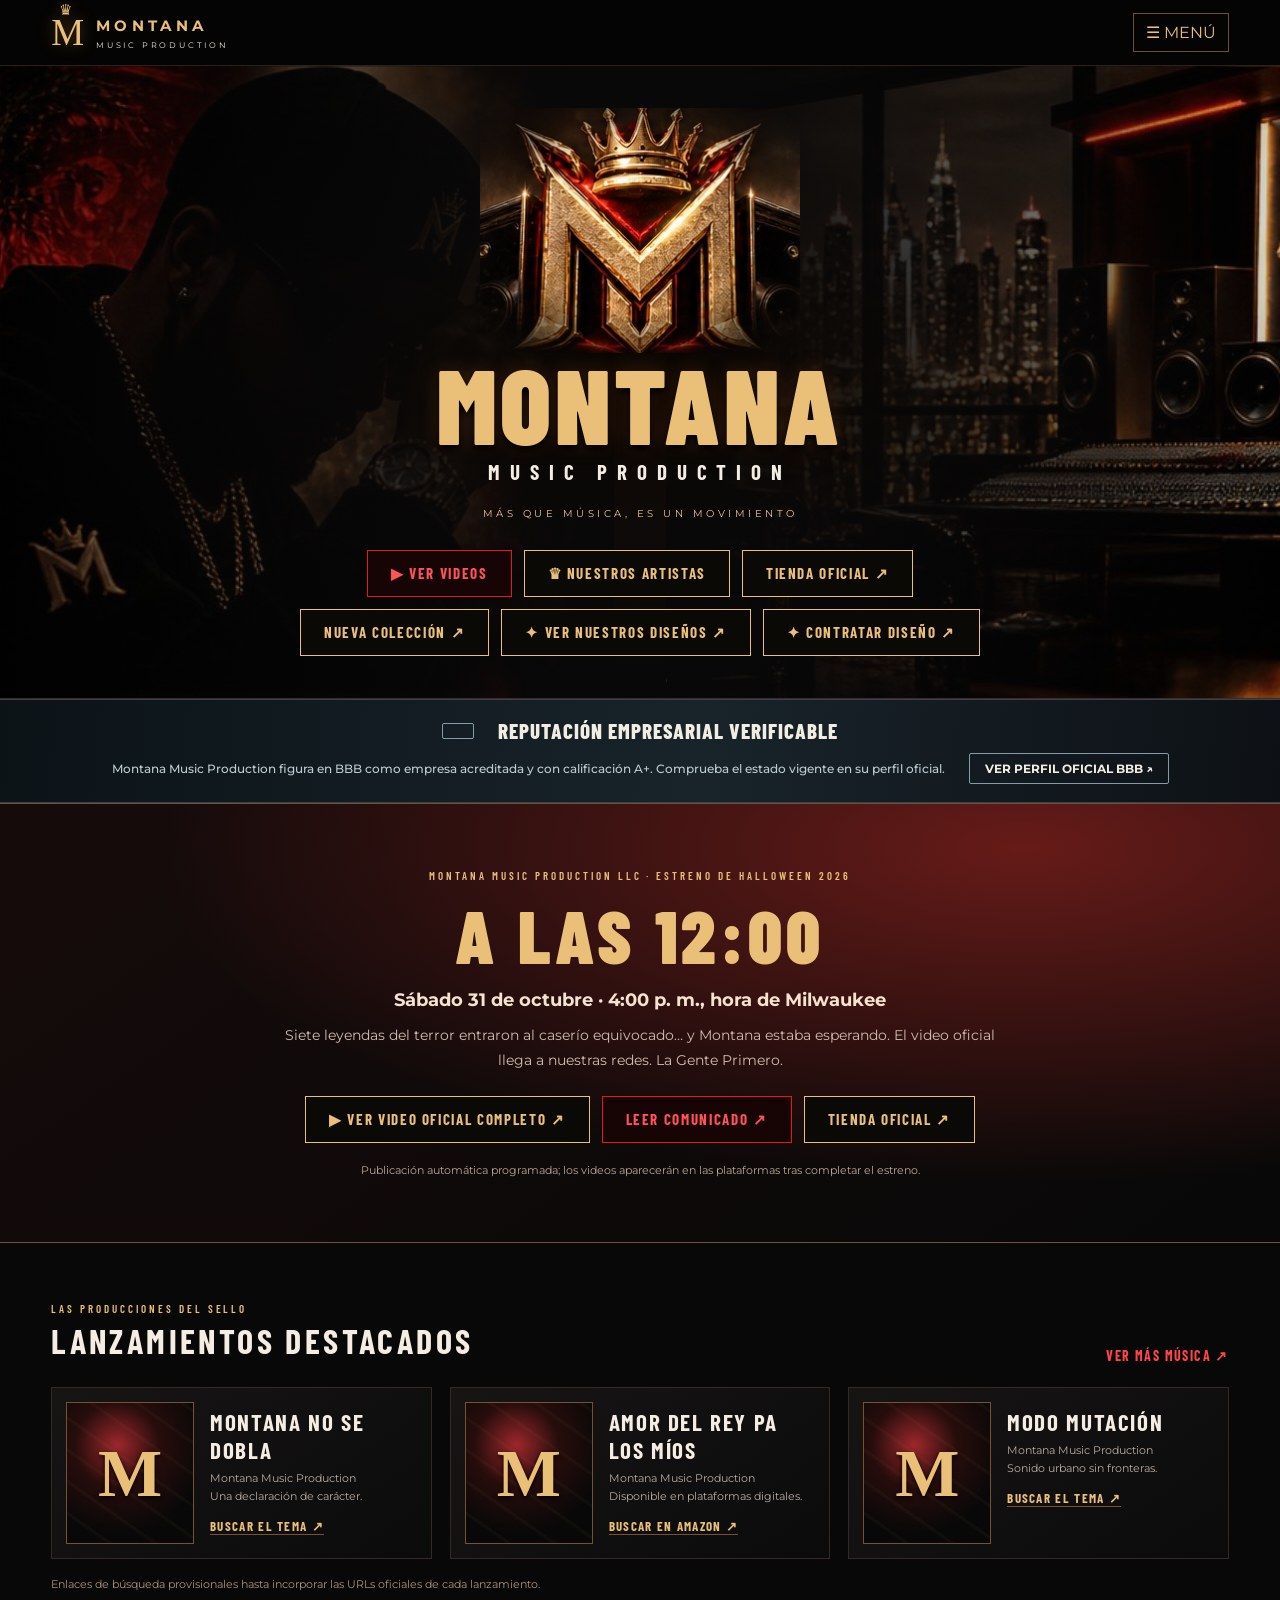
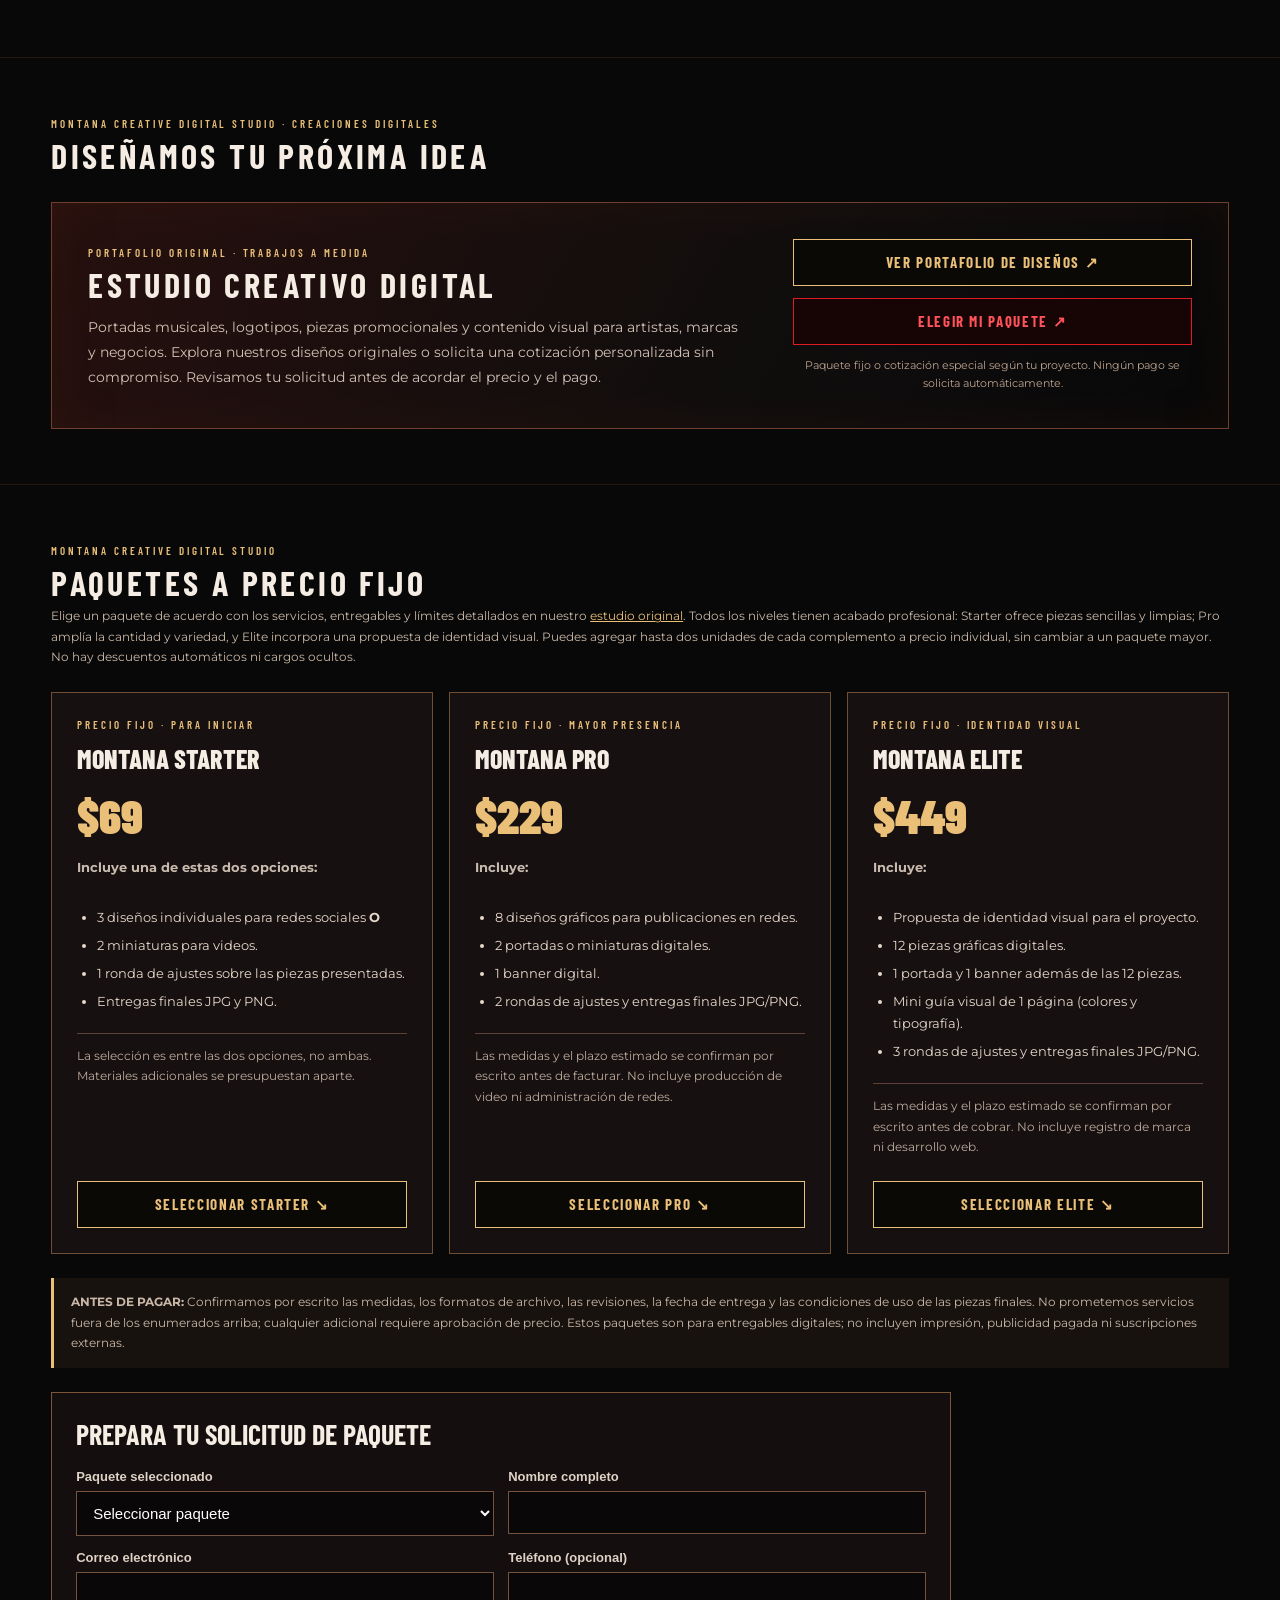
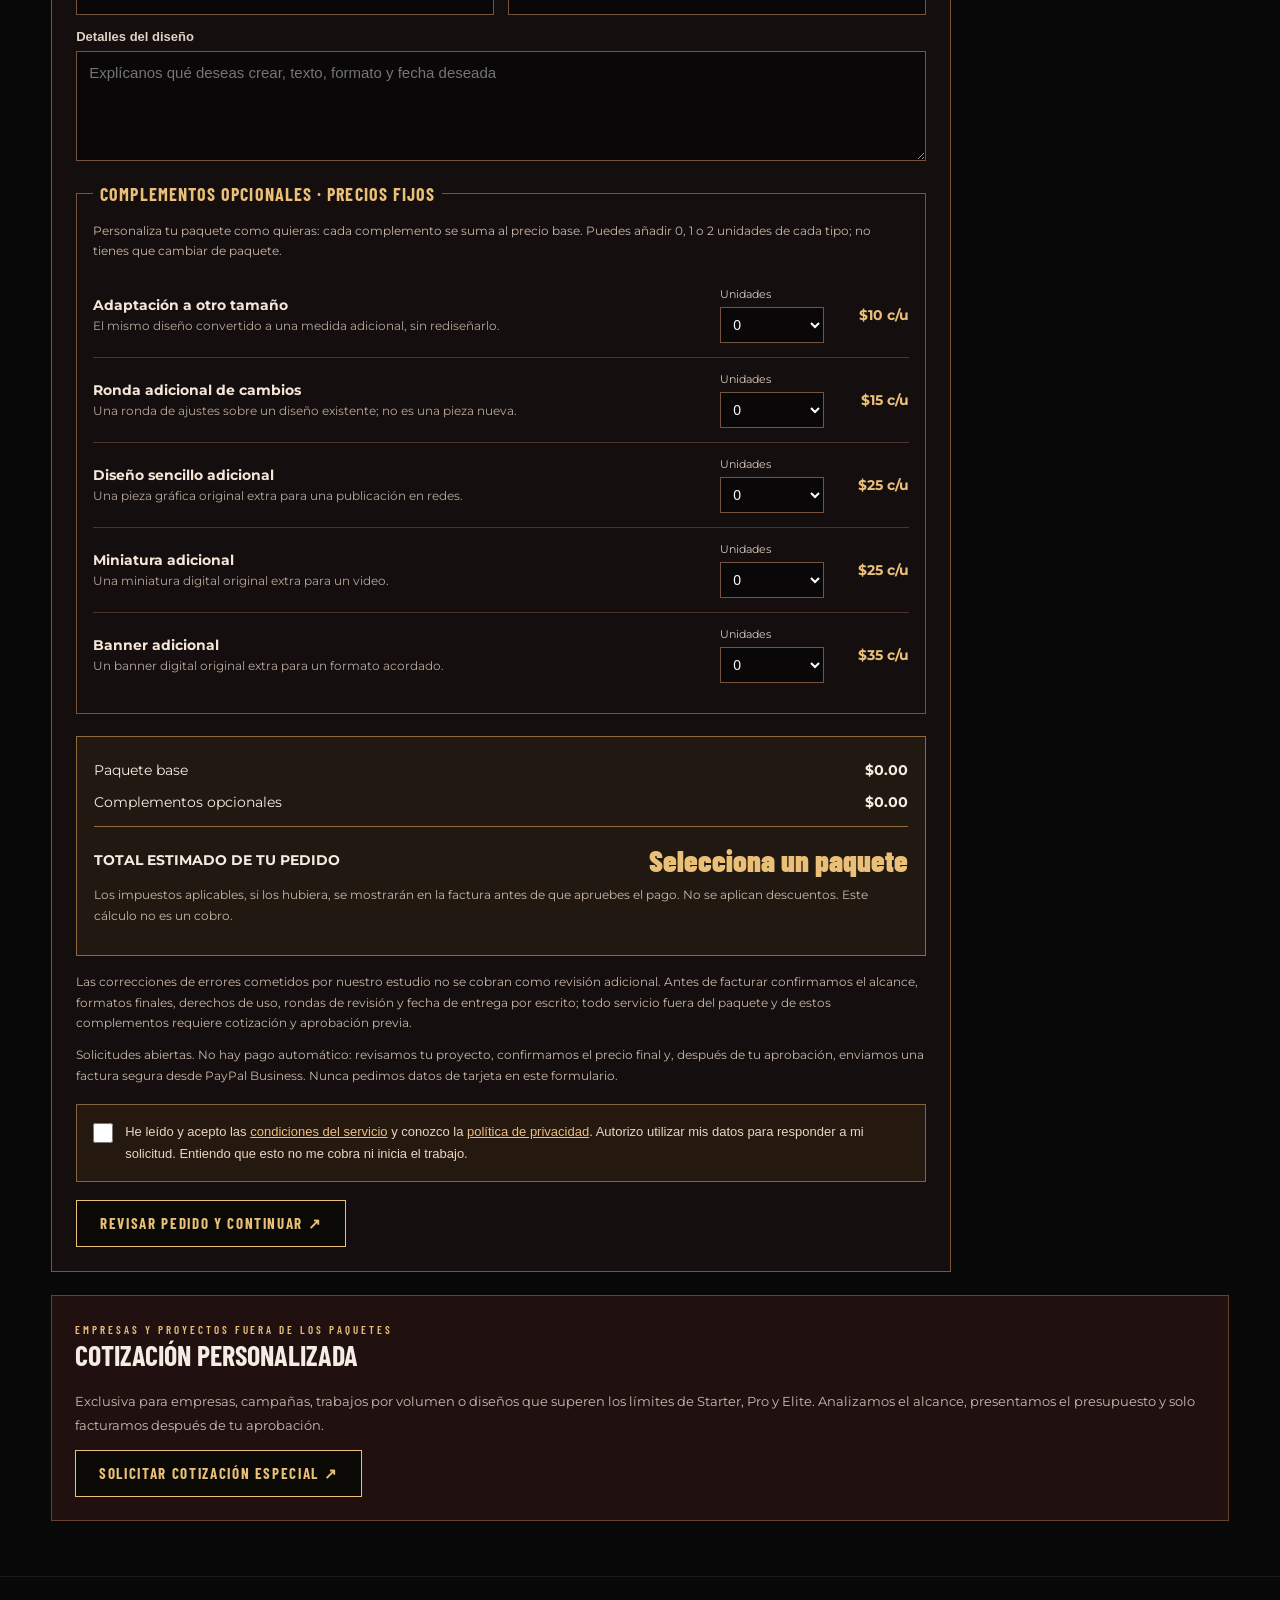
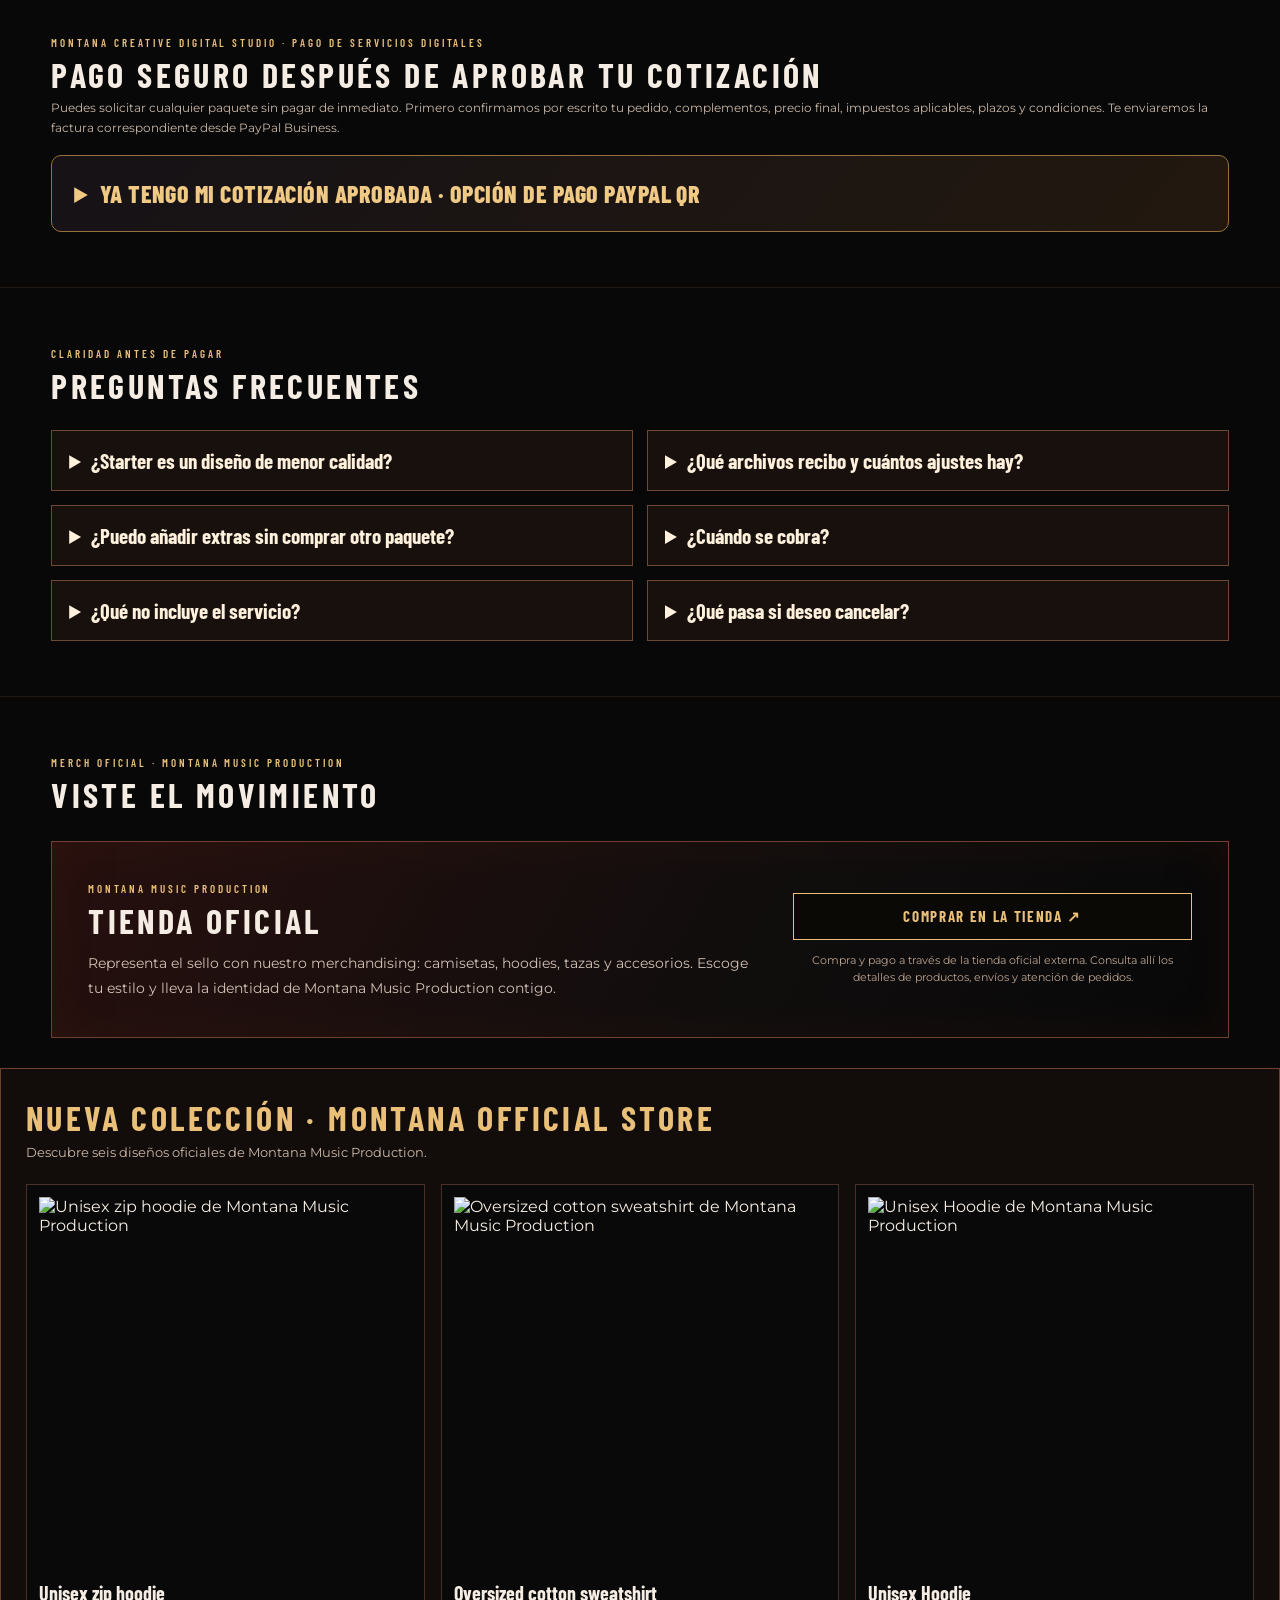
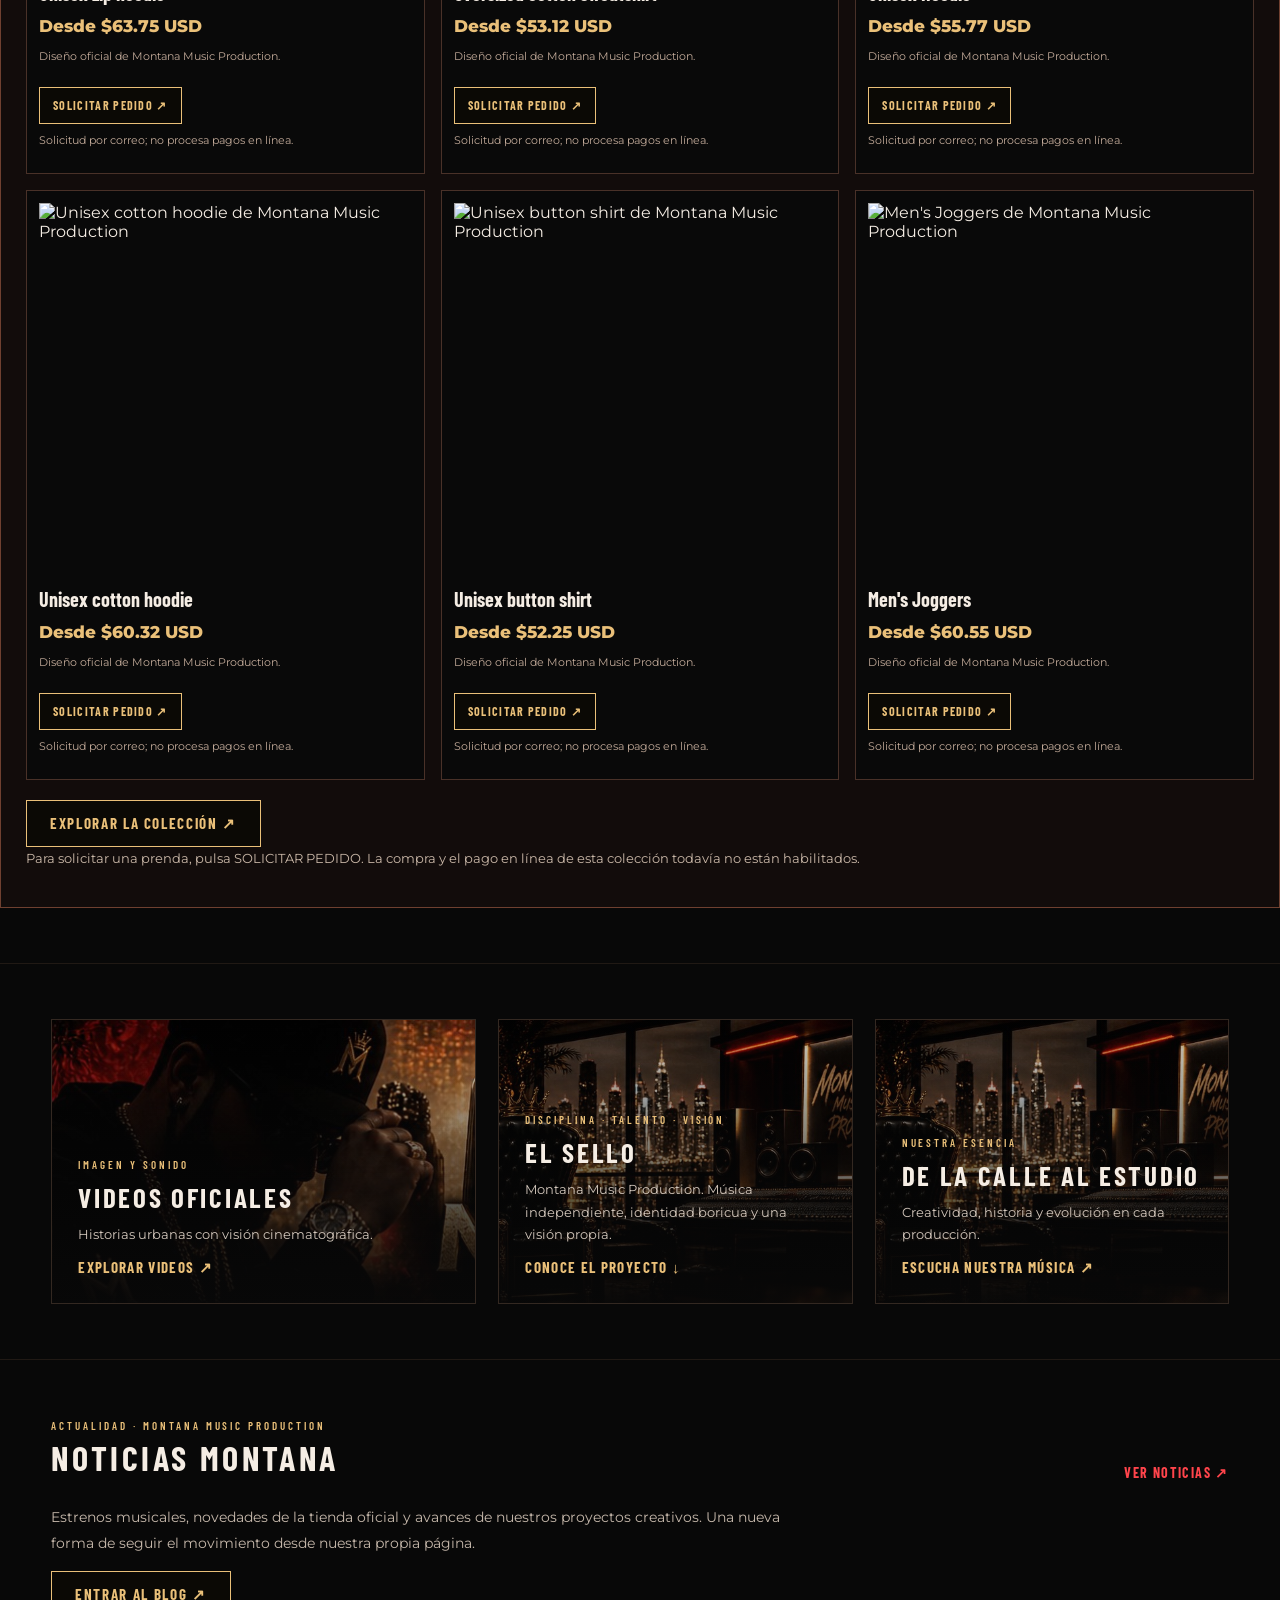
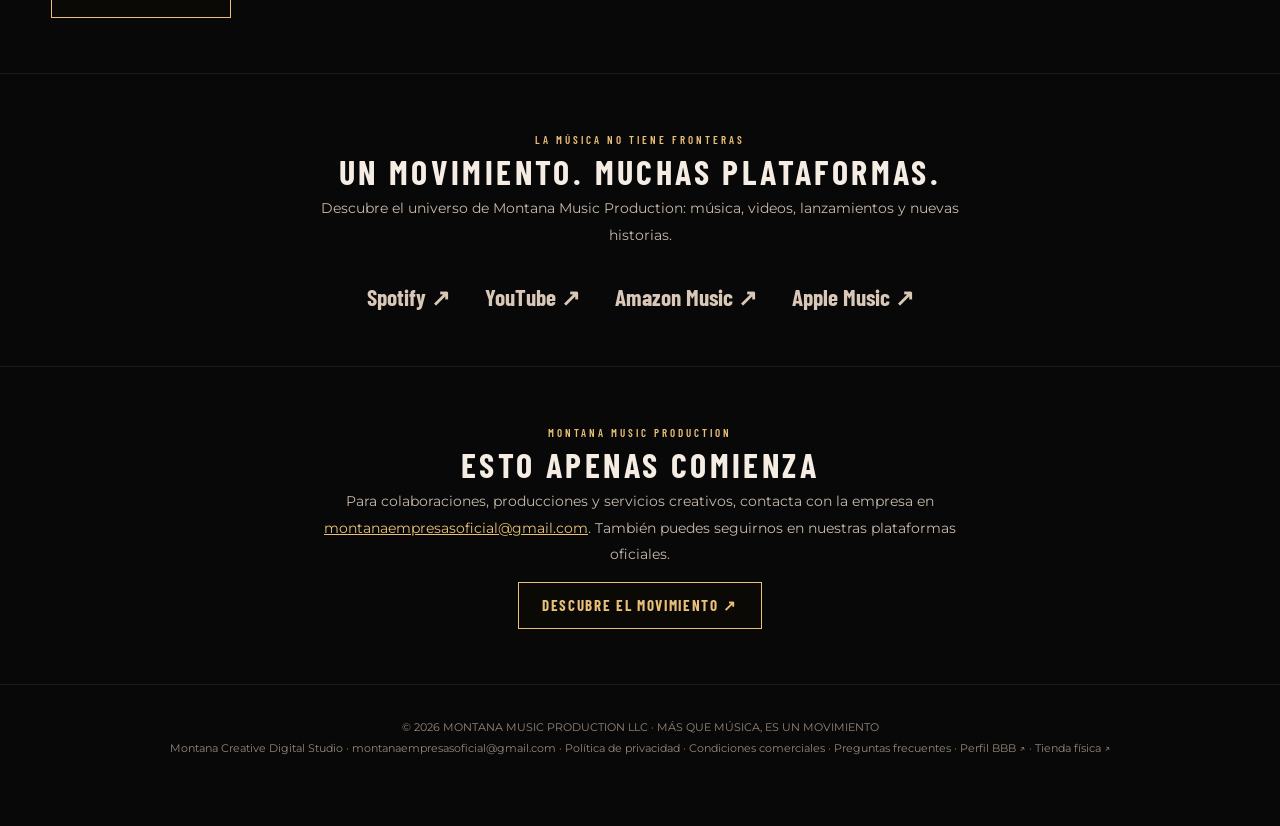
==== commit 78656fe8: "Add clear order-request buttons for all six Printful products without misrepresenting checkout" ====
--- a/index.html
+++ b/index.html
@@ -14,7 +14,7 @@
 .paypal-payment-check .paypal-qr-warning{border-left:3px solid #e4b36d;padding-left:12px;color:#f5dcae!important}
 @media(max-width:540px){.paypal-payment-check{padding:16px}.paypal-payment-check .paypal-qr-art{margin:auto;flex:0 1 260px}}.printful-section{margin-top:30px;padding:25px;border:1px solid #6f4030;background:#120c0b}.printful-section h2{color:var(--gold)}.printful-section>p{color:#cbb9a9;font-size:13px;line-height:1.7}.printful-grid{display:grid;grid-template-columns:repeat(3,minmax(0,1fr));gap:16px;margin:20px 0}.printful-product{border:1px solid #493128;background:#090909;padding:12px}.printful-product img{display:block;width:100%;aspect-ratio:1;object-fit:cover}.printful-product h3{font:700 20px 'Barlow Condensed',sans-serif;margin:12px 0 6px}.printful-product p,.printful-note{font-size:11px;color:#c2aa99;line-height:1.6}@media(max-width:760px){.printful-grid{grid-template-columns:repeat(2,minmax(0,1fr))}}@media(max-width:440px){.printful-grid{grid-template-columns:1fr}}
 .printful-product .printful-price{color:var(--gold);font-weight:800;font-size:17px;margin:8px 0}
-</style><script type="application/ld+json">{"@context":"https://schema.org","@type":"Organization","name":"Montana Music Production LLC","url":"https://montanamusicproduction.com/","logo":"https://montanamusicproduction.com/emblem.jpg","email":"montanaempresasoficial@gmail.com","description":"Sello musical y servicio de diseño gráfico digital Montana Creative Digital Studio.","subOrganization":{"@type":"Organization","name":"Montana Creative Digital Studio"}}</script><script>function loadScript(a){var b=document.getElementsByTagName("head")[0],c=document.createElement("script");c.type="text/javascript",c.src="https://tracker.metricool.com/resources/be.js",c.onreadystatechange=a,c.onload=a,b.appendChild(c)}loadScript(function(){beTracker.t({hash:"8ffea4eab319d0949e5e7db706928e58"})});</script></head><body><header><a class="brand notranslate" translate="no" href="#inicio" aria-label="Montana Music Production, inicio"><span class="brandmark">M</span><span><b><span class="notranslate" translate="no">MONTANA</span></b><small>MUSIC PRODUCTION</small></span></a><button class="menu" id="menu" aria-expanded="false" aria-controls="nav">☰ MENÚ</button><nav id="nav"><a href="#inicio">Inicio</a><a href="artistas.html">Artistas</a><a href="noticias.html">Noticias</a><a href="#tienda">Tienda física</a><a href="#printful">Nueva colección</a><a href="https://montanamusicproduction.com/studio/" target="_blank" rel="noopener noreferrer">Estudio creativo</a><a href="#paquetes-digitales">Contratar diseño</a><a href="#musica">Música</a><a href="#videos">Videos</a><a href="#sello">El sello</a><a href="#plataformas">Plataformas</a><a href="https://43g55d.share-na2.hsforms.com/2W3sPLwE3SKajOh-fbo1z5w" target="_blank" rel="noopener noreferrer">Cotización especial</a><a href="#contacto">Contacto</a></nav><a class="topcta" href="#musica">▶ ESCUCHA AHORA</a></header><main><section class="hero" id="inicio"><div class="glow"></div><div class="hero-content"><img class="hero-emblem" src="emblem.jpg" alt="Emblema M coronada en oro de Montana Music Production"><h1><span class="notranslate" translate="no">MONTANA</span></h1><div class="subbrand notranslate" translate="no">MUSIC PRODUCTION</div><p class="tagline">MÁS QUE MÚSICA, ES UN MOVIMIENTO</p><div class="hero-actions"><a class="button" href="#videos">▶ VER VIDEOS</a><a class="button gold" href="artistas.html">♛ NUESTROS ARTISTAS</a><a class="button gold" href="https://montanaofficialstore-shop.fourthwall.com/" target="_blank" rel="noopener noreferrer">TIENDA OFICIAL ↗</a><a class="button gold" href="#printful">NUEVA COLECCIÓN ↗</a><a class="button gold" href="https://montanamusicproduction.com/studio/" target="_blank" rel="noopener noreferrer" aria-label="Ver el portafolio original de Montana Creative Digital Studio">✦ VER NUESTROS DISEÑOS ↗</a><a class="button gold" href="#paquetes-digitales" aria-label="Escoger un paquete de diseño digital y complementos con precio transparente.">✦ CONTRATAR DISEÑO ↗</a></div></div></section><aside class="bbb-proof" aria-label="Perfil empresarial verificable en Better Business Bureau"><div class="bbb-proof-inner"><a class="bbb-dynamic" href="https://www.bbb.org/us/wi/milwaukee/profile/music/montana-music-production-0694-1000059355" target="_blank" rel="noopener noreferrer" aria-label="Verificar la acreditación de Montana Music Production en BBB"><img src="https://seal-wisconsin.bbb.org/seals/blue-seal-250-52-bbb-1000059355.png" width="250" height="52" loading="lazy" decoding="async" alt="Montana Music Production - sello dinámico BBB Accredited Business" onerror="this.style.display='none'"></a><strong>REPUTACIÓN EMPRESARIAL VERIFICABLE</strong><span>Montana Music Production figura en BBB como empresa acreditada y con calificación A+. Comprueba el estado vigente en su perfil oficial.</span><a href="https://www.bbb.org/us/wi/milwaukee/profile/music/montana-music-production-0694-1000059355" target="_blank" rel="noopener noreferrer" aria-label="Consultar la acreditación y calificación actual de Montana Music Production en Better Business Bureau">VER PERFIL OFICIAL BBB ↗</a></div></aside><section class="section" id="estreno-a-las-12" aria-labelledby="estreno-titulo" style="background:radial-gradient(ellipse at 80% 10%,#661b18 0%,transparent 60%),linear-gradient(145deg,#160b0b,#080808);border-top:1px solid #785031;border-bottom:1px solid #785031">
+.printful-order{display:inline-block;margin-top:10px;padding:10px 13px;font-size:12px;text-align:center}.printful-product .printful-order-note{font-size:11px;margin-top:8px;color:#c2aa99}</style><script type="application/ld+json">{"@context":"https://schema.org","@type":"Organization","name":"Montana Music Production LLC","url":"https://montanamusicproduction.com/","logo":"https://montanamusicproduction.com/emblem.jpg","email":"montanaempresasoficial@gmail.com","description":"Sello musical y servicio de diseño gráfico digital Montana Creative Digital Studio.","subOrganization":{"@type":"Organization","name":"Montana Creative Digital Studio"}}</script><script>function loadScript(a){var b=document.getElementsByTagName("head")[0],c=document.createElement("script");c.type="text/javascript",c.src="https://tracker.metricool.com/resources/be.js",c.onreadystatechange=a,c.onload=a,b.appendChild(c)}loadScript(function(){beTracker.t({hash:"8ffea4eab319d0949e5e7db706928e58"})});</script></head><body><header><a class="brand notranslate" translate="no" href="#inicio" aria-label="Montana Music Production, inicio"><span class="brandmark">M</span><span><b><span class="notranslate" translate="no">MONTANA</span></b><small>MUSIC PRODUCTION</small></span></a><button class="menu" id="menu" aria-expanded="false" aria-controls="nav">☰ MENÚ</button><nav id="nav"><a href="#inicio">Inicio</a><a href="artistas.html">Artistas</a><a href="noticias.html">Noticias</a><a href="#tienda">Tienda física</a><a href="#printful">Nueva colección</a><a href="https://montanamusicproduction.com/studio/" target="_blank" rel="noopener noreferrer">Estudio creativo</a><a href="#paquetes-digitales">Contratar diseño</a><a href="#musica">Música</a><a href="#videos">Videos</a><a href="#sello">El sello</a><a href="#plataformas">Plataformas</a><a href="https://43g55d.share-na2.hsforms.com/2W3sPLwE3SKajOh-fbo1z5w" target="_blank" rel="noopener noreferrer">Cotización especial</a><a href="#contacto">Contacto</a></nav><a class="topcta" href="#musica">▶ ESCUCHA AHORA</a></header><main><section class="hero" id="inicio"><div class="glow"></div><div class="hero-content"><img class="hero-emblem" src="emblem.jpg" alt="Emblema M coronada en oro de Montana Music Production"><h1><span class="notranslate" translate="no">MONTANA</span></h1><div class="subbrand notranslate" translate="no">MUSIC PRODUCTION</div><p class="tagline">MÁS QUE MÚSICA, ES UN MOVIMIENTO</p><div class="hero-actions"><a class="button" href="#videos">▶ VER VIDEOS</a><a class="button gold" href="artistas.html">♛ NUESTROS ARTISTAS</a><a class="button gold" href="https://montanaofficialstore-shop.fourthwall.com/" target="_blank" rel="noopener noreferrer">TIENDA OFICIAL ↗</a><a class="button gold" href="#printful">NUEVA COLECCIÓN ↗</a><a class="button gold" href="https://montanamusicproduction.com/studio/" target="_blank" rel="noopener noreferrer" aria-label="Ver el portafolio original de Montana Creative Digital Studio">✦ VER NUESTROS DISEÑOS ↗</a><a class="button gold" href="#paquetes-digitales" aria-label="Escoger un paquete de diseño digital y complementos con precio transparente.">✦ CONTRATAR DISEÑO ↗</a></div></div></section><aside class="bbb-proof" aria-label="Perfil empresarial verificable en Better Business Bureau"><div class="bbb-proof-inner"><a class="bbb-dynamic" href="https://www.bbb.org/us/wi/milwaukee/profile/music/montana-music-production-0694-1000059355" target="_blank" rel="noopener noreferrer" aria-label="Verificar la acreditación de Montana Music Production en BBB"><img src="https://seal-wisconsin.bbb.org/seals/blue-seal-250-52-bbb-1000059355.png" width="250" height="52" loading="lazy" decoding="async" alt="Montana Music Production - sello dinámico BBB Accredited Business" onerror="this.style.display='none'"></a><strong>REPUTACIÓN EMPRESARIAL VERIFICABLE</strong><span>Montana Music Production figura en BBB como empresa acreditada y con calificación A+. Comprueba el estado vigente en su perfil oficial.</span><a href="https://www.bbb.org/us/wi/milwaukee/profile/music/montana-music-production-0694-1000059355" target="_blank" rel="noopener noreferrer" aria-label="Consultar la acreditación y calificación actual de Montana Music Production en Better Business Bureau">VER PERFIL OFICIAL BBB ↗</a></div></aside><section class="section" id="estreno-a-las-12" aria-labelledby="estreno-titulo" style="background:radial-gradient(ellipse at 80% 10%,#661b18 0%,transparent 60%),linear-gradient(145deg,#160b0b,#080808);border-top:1px solid #785031;border-bottom:1px solid #785031">
 <div class="wrap" style="max-width:1160px;margin:auto;text-align:center;padding-top:6px;padding-bottom:8px">
 <span class="eyebrow">Montana Music Production LLC · Estreno de Halloween 2026</span>
 <h2 id="estreno-titulo" style="font:900 clamp(40px,7vw,74px)/1 'Barlow Condensed',Impact,sans-serif;letter-spacing:.06em;color:var(--gold);margin:14px 0">A LAS 12:00</h2>
@@ -37,4 +37,4 @@
 <a class="button gold" href="https://www.paypal.com/qrcodes/managed/718c4d7a-319f-474c-8aa8-8c9292570149?utm_source=payandgetpaid" target="_blank" rel="noopener noreferrer">ABRIR PAYPAL PARA PAGAR ↗</a></div></div>
 <p class="paypal-qr-warning"><strong>Importante:</strong> pagar por QR no asigna automáticamente el pago a tu solicitud ni sustituye tu factura o recibo. Guarda la confirmación y tu referencia de pedido. No envíes datos de tarjeta por correo. La producción comienza cuando confirmemos el pago recibido y el material necesario.</p>
 <p>¿Aún no tienes tu presupuesto aprobado? <a href="#paquetes-digitales">Solicita tu paquete de diseño</a> o escribe a <a href="mailto:montanaempresasoficial@gmail.com">montanaempresasoficial@gmail.com</a>.</p>
-</details></div></section><section class="section" id="preguntas-diseno"><div class="wrap"><span class="eyebrow">Claridad antes de pagar</span><h2>PREGUNTAS FRECUENTES</h2><div class="digital-faq"><details><summary>¿Starter es un diseño de menor calidad?</summary><p>No. Todos los paquetes tienen acabado profesional. Starter cubre diseños sencillos sin animación ni montaje complejo. Lo que cambia entre paquetes es la cantidad de entregables y el alcance creativo.</p></details><details><summary>¿Qué archivos recibo y cuántos ajustes hay?</summary><p>Los entregables finales de estos paquetes son JPG y PNG. Starter incluye 1 ronda de ajustes, Pro 2 y Elite 3. Las medidas finales y fecha estimada se confirman antes de facturar.</p></details><details><summary>¿Puedo añadir extras sin comprar otro paquete?</summary><p>Sí. Una adaptación cuesta $10, una ronda extra $15, un diseño sencillo $25, una miniatura $25 y un banner $35. Se suman al precio base sin descuentos automáticos.</p></details><details><summary>¿Cuándo se cobra?</summary><p>No se cobra al seleccionar un paquete ni al enviar el formulario. Revisamos el pedido y, tras tu aprobación del alcance y precio, enviamos una factura desde PayPal Business para que puedas pagar de forma segura. Empezamos el trabajo después de confirmar el pago.</p></details><details><summary>¿Qué no incluye el servicio?</summary><p>No incluye impresión, animación, publicidad pagada, registro de marca, archivos fuente editables ni desarrollo web, salvo propuesta especial aprobada por escrito.</p></details><details><summary>¿Qué pasa si deseo cancelar?</summary><p>Revisamos el avance y los costos de terceros autorizados. Consulta las <a href="terminos-diseno.html">condiciones de servicio</a>; no se limitan tus derechos legales como consumidor.</p></details></div></div></section><section class="section" id="tienda"><div class="wrap"><div class="section-title"><div><span class="eyebrow">Merch oficial · <span class="notranslate" translate="no">Montana Music Production</span></span><h2>VISTE EL MOVIMIENTO</h2></div></div><div class="shop-banner"><div><span class="eyebrow"><span class="notranslate" translate="no">Montana Music Production</span></span><h2>TIENDA OFICIAL</h2><p>Representa el sello con nuestro merchandising: camisetas, hoodies, tazas y accesorios. Escoge tu estilo y lleva la identidad de <span class="notranslate" translate="no">Montana Music Production</span> contigo.</p></div><div class="shop-actions"><a class="button gold" href="https://montanaofficialstore-shop.fourthwall.com/" target="_blank" rel="noopener noreferrer" aria-label="Abrir la tienda oficial de Montana Music Production en Fourthwall">COMPRAR EN LA TIENDA ↗</a><span class="shop-trust">Compra y pago a través de la tienda oficial externa. Consulta allí los detalles de productos, envíos y atención de pedidos.</span></div></div></div><div class="printful-section" id="printful"><h2>NUEVA COLECCIÓN · MONTANA OFFICIAL STORE</h2><p>Descubre seis diseños oficiales de Montana Music Production.</p><div class="printful-grid"><article class="printful-product"><img src="https://static.wixstatic.com/media/825ee5_6efec4ec0e2d4651934536df2d364d89~mv2.jpg" alt="Unisex zip hoodie de Montana Music Production" loading="lazy"><h3>Unisex zip hoodie</h3><p class="printful-price">Desde $63.75 USD</p><p>Diseño oficial de Montana Music Production.</p></article><article class="printful-product"><img src="https://static.wixstatic.com/media/825ee5_310f26648bb447a88d3f82b02ec43d7c~mv2.jpg" alt="Oversized cotton sweatshirt de Montana Music Production" loading="lazy"><h3>Oversized cotton sweatshirt</h3><p class="printful-price">Desde $53.12 USD</p><p>Diseño oficial de Montana Music Production.</p></article><article class="printful-product"><img src="https://static.wixstatic.com/media/825ee5_d652e6d7571649df8ce7740557eab03c~mv2.jpg" alt="Unisex Hoodie de Montana Music Production" loading="lazy"><h3>Unisex Hoodie</h3><p class="printful-price">Desde $55.77 USD</p><p>Diseño oficial de Montana Music Production.</p></article><article class="printful-product"><img src="https://static.wixstatic.com/media/825ee5_f37dec71097f499ea9d72776a295996e~mv2.jpg" alt="Unisex cotton hoodie de Montana Music Production" loading="lazy"><h3>Unisex cotton hoodie</h3><p class="printful-price">Desde $60.32 USD</p><p>Diseño oficial de Montana Music Production.</p></article><article class="printful-product"><img src="https://static.wixstatic.com/media/825ee5_752bfd2846fc4335b62ff603293e4337~mv2.jpg" alt="Unisex button shirt de Montana Music Production" loading="lazy"><h3>Unisex button shirt</h3><p class="printful-price">Desde $52.25 USD</p><p>Diseño oficial de Montana Music Production.</p></article><article class="printful-product"><img src="https://static.wixstatic.com/media/825ee5_efc9dc3b92a54c018acfed02fc6fc425~mv2.jpg" alt="Men's Joggers de Montana Music Production" loading="lazy"><h3>Men's Joggers</h3><p class="printful-price">Desde $60.55 USD</p><p>Diseño oficial de Montana Music Production.</p></article></div><a class="button gold" href="https://headless-uxgzwxiqkid-montanaspoduction-1411.wix-site-host.com/" target="_blank" rel="noopener noreferrer">EXPLORAR LA COLECCIÓN ↗</a><p class="printful-note">Consulta disponibilidad y opciones de compra en nuestra tienda oficial.</p></div></div></section><section class="section" id="videos"><div class="wrap"><div class="features"><article class="feature video"><span class="eyebrow">Imagen y sonido</span><h3>VIDEOS OFICIALES</h3><p>Historias urbanas con visión cinematográfica.</p><a href="https://www.youtube.com/@montanamusicproduction" target="_blank" rel="noopener noreferrer">EXPLORAR VIDEOS ↗</a></article><article class="feature" id="sello"><span class="eyebrow">Disciplina · talento · visión</span><h3>EL SELLO</h3><p><span class="notranslate" translate="no">Montana Music Production</span>. Música independiente, identidad boricua y una visión propia.</p><a href="#contacto">CONOCE EL PROYECTO ↓</a></article><article class="feature"><span class="eyebrow">Nuestra esencia</span><h3>DE LA CALLE AL ESTUDIO</h3><p>Creatividad, historia y evolución en cada producción.</p><a href="#musica">ESCUCHA NUESTRA MÚSICA ↗</a></article></div></div></section><section class="section" id="noticias"><div class="wrap"><div class="section-title"><div><span class="eyebrow">Actualidad · Montana Music Production</span><h2>NOTICIAS MONTANA</h2></div><a class="all" href="noticias.html">VER NOTICIAS ↗</a></div><p style="color:#c6b8ab;line-height:1.9;font-size:14px;max-width:750px">Estrenos musicales, novedades de la tienda oficial y avances de nuestros proyectos creativos. Una nueva forma de seguir el movimiento desde nuestra propia página.</p><a class="button gold" href="noticias.html">ENTRAR AL BLOG ↗</a></div></section><section class="section" id="plataformas"><div class="wrap about"><span class="eyebrow">La música no tiene fronteras</span><h2>UN MOVIMIENTO. MUCHAS PLATAFORMAS.</h2><p>Descubre el universo de <span class="notranslate" translate="no">Montana Music Production</span>: música, videos, lanzamientos y nuevas historias.</p><div class="platforms"><a href="https://open.spotify.com/search/Montana%20Music%20Production" target="_blank" rel="noopener noreferrer">Spotify ↗</a><a href="https://www.youtube.com/results?search_query=Montana+Music+Production" target="_blank" rel="noopener noreferrer">YouTube ↗</a><a href="https://music.amazon.com/search/Montana+Music+Production" target="_blank" rel="noopener noreferrer">Amazon Music ↗</a><a href="https://music.apple.com/us/search?term=Montana%20Music%20Production" target="_blank" rel="noopener noreferrer">Apple Music ↗</a></div></div></section><section class="section" id="contacto"><div class="wrap about"><span class="eyebrow"><span class="notranslate" translate="no">Montana Music Production</span></span><h2>ESTO APENAS COMIENZA</h2><p>Para colaboraciones, producciones y servicios creativos, contacta con la empresa en <a href="mailto:montanaempresasoficial@gmail.com" style="color:var(--gold);text-decoration:underline;overflow-wrap:anywhere">montanaempresasoficial@gmail.com</a>. También puedes seguirnos en nuestras plataformas oficiales.</p><a class="button gold" href="https://www.youtube.com/results?search_query=Montana+Music+Production" target="_blank" rel="noopener noreferrer">DESCUBRE EL MOVIMIENTO ↗</a></div></section></main><footer>© <span id="year"></span> <span class="notranslate" translate="no">MONTANA MUSIC PRODUCTION LLC</span> · MÁS QUE MÚSICA, ES UN MOVIMIENTO<br>Montana Creative Digital Studio · <a href="mailto:montanaempresasoficial@gmail.com">montanaempresasoficial@gmail.com</a> · <a href="privacidad.html">Política de privacidad</a> · <a href="terminos-diseno.html">Condiciones comerciales</a> · <a href="#preguntas-diseno">Preguntas frecuentes</a> · <a href="https://www.bbb.org/us/wi/milwaukee/profile/music/montana-music-production-0694-1000059355" target="_blank" rel="noopener noreferrer">Perfil BBB ↗</a> · <a href="https://montanaofficialstore-shop.fourthwall.com/" target="_blank" rel="noopener noreferrer">Tienda física ↗</a><div class="bbb-site-bottom" style="margin-top:14px"><a class="bbb-dynamic" href="https://www.bbb.org/us/wi/milwaukee/profile/music/montana-music-production-0694-1000059355" target="_blank" rel="noopener noreferrer" aria-label="Verificar la acreditación de Montana Music Production en BBB"><img src="https://seal-wisconsin.bbb.org/seals/blue-seal-250-52-bbb-1000059355.png" width="250" height="52" loading="lazy" decoding="async" alt="Montana Music Production - sello dinámico BBB Accredited Business" onerror="this.style.display='none'"></a></div></footer><script>document.getElementById('year').textContent=new Date().getFullYear();const menu=document.getElementById('menu'),nav=document.getElementById('nav');menu.addEventListener('click',()=>{let open=nav.classList.toggle('open');menu.setAttribute('aria-expanded',String(open))});nav.querySelectorAll('a').forEach(a=>a.addEventListener('click',()=>{nav.classList.remove('open');menu.setAttribute('aria-expanded','false')}));;(()=>{const form=document.getElementById('digital-order-form'),plan=document.getElementById('digital-plan'),starterContainer=document.getElementById('digital-starter-choice'),starterOption=document.getElementById('digital-starter-option'),result=document.getElementById('digital-result'),summary=document.getElementById('digital-summary'),mail=document.getElementById('digital-mail'),copyStatus=document.getElementById('digital-copy-status');if(!form||!plan||!starterContainer||!starterOption)return;const packages={starter:{name:'Montana Starter',price:69},pro:{name:'Montana Pro',price:229},elite:{name:'Montana Elite',price:449}},starterNames={social:'3 diseños sencillos para redes sociales',thumb:'2 miniaturas para videos'},extraTypes=[{key:'formato',name:'Adaptación a otro tamaño',price:10},{key:'revision',name:'Ronda adicional de cambios',price:15},{key:'diseno',name:'Diseño sencillo adicional',price:25},{key:'miniatura',name:'Miniatura adicional',price:25},{key:'banner',name:'Banner adicional',price:35}],money=n=>'$'+n.toFixed(2),qtyInputs=[...document.querySelectorAll('.digital-addon-qty')];function calculate(){const p=packages[plan.value],base=p?p.price:0;let additions=0;const lines=[];for(const a of extraTypes){const el=qtyInputs.find(e=>e.dataset.key===a.key);const q=el?Math.max(0,Math.min(2,Number(el.value)||0)):0;const amount=q*a.price;additions+=amount;if(q)lines.push(a.name+': '+q+' × '+money(a.price)+' = '+money(amount));}document.getElementById('digital-base').textContent=money(base);document.getElementById('digital-extras').textContent=money(additions);document.getElementById('digital-total').textContent=p?money(base+additions):'Selecciona un paquete';return{base,additions,grand:base+additions,lines}}function invalidate(){result.classList.remove('open');copyStatus.textContent=''}function refreshPlan(){const isStarter=plan.value==='starter';starterContainer.classList.toggle('visible',isStarter);starterOption.required=isStarter;if(!isStarter)starterOption.value='';invalidate();calculate()}function choose(p,move){if(!packages[p])return;plan.value=p;refreshPlan();if(move){document.getElementById('pedido-digital').scrollIntoView({behavior:'smooth',block:'start'});document.getElementById('digital-name').focus({preventScroll:true})}}document.querySelectorAll('.digital-choose').forEach(b=>b.addEventListener('click',()=>choose(b.dataset.plan,true)));plan.addEventListener('change',refreshPlan);starterOption.addEventListener('change',invalidate);qtyInputs.forEach(el=>el.addEventListener('change',()=>{invalidate();calculate()}));form.addEventListener('input',invalidate);const initial=new URLSearchParams(location.search).get('paquete');if(initial)choose(initial,false);else refreshPlan();form.addEventListener('submit',e=>{e.preventDefault();if(!form.reportValidity())return;const data=new FormData(form),p=packages[data.get('paquete')];if(!p)return;const calc=calculate();const picked=data.get('opcion_starter');if(p===packages.starter&&!starterNames[picked]){starterOption.focus();return;}const subject='Pedido digital: '+p.name+' — '+money(calc.grand);const body=['MONTANA CREATIVE DIGITAL STUDIO','SOLICITUD DE PAQUETE Y COMPLEMENTOS','','PAQUETE BASE: '+p.name+' — '+money(calc.base),...(p===packages.starter?['Opción incluida: '+starterNames[picked]]:[]),'','COMPLEMENTOS OPCIONALES:',...(calc.lines.length?calc.lines:['Ninguno']), 'Subtotal complementos: '+money(calc.additions),'TOTAL ESTIMADO ANTES DE IMPUESTOS (SI APLICAN): '+money(calc.grand),'','Nombre: '+data.get('nombre'),'Correo: '+data.get('email'),'Teléfono: '+(data.get('telefono')||'No indicado'),'Detalles del pedido: '+data.get('detalles'),'','Entiendo que el precio incluye solo los servicios indicados; los servicios fuera de alcance requieren aprobación previa. No he pagado ni enviado este pedido automáticamente. Espero confirmación y factura con detalle final, incluyendo impuestos si aplican, antes de pagar.'].join('\n');summary.value='PARA: montanaempresasoficial@gmail.com\nASUNTO: '+subject+'\n\n'+body;mail.href='mailto:montanaempresasoficial@gmail.com?subject='+encodeURIComponent(subject)+'&body='+encodeURIComponent(body);result.classList.add('open');result.scrollIntoView({behavior:'smooth',block:'nearest'})});document.getElementById('digital-copy').addEventListener('click',async()=>{try{await navigator.clipboard.writeText(summary.value);copyStatus.textContent='Pedido copiado. Pégalo en tu correo y pulsa Enviar.'}catch(e){summary.focus();summary.select();copyStatus.textContent='Copia el texto seleccionado con Ctrl+C y envíalo desde tu correo.'}})})();;(()=>{const form=document.getElementById('digital-order-form'),res=document.getElementById('digital-result'),host=document.getElementById('digital-hs-host'),info=document.getElementById('digital-hs-status'),sum=document.getElementById('digital-summary'),ok=document.getElementById('digital-hs-success');if(!form||!host)return;const id='5b7b0f2f-0137-48a6-a33a-1f9f6e8d73e7';let mounted=false,instance=null;function set(key,value){if(!instance||!value)return;try{const p=instance.setFieldValue(key,value);if(p&&typeof p.catch==='function')p.catch(()=>{})}catch(e){}}function prefill(){if(!instance)return;const data=new FormData(form),parts=String(data.get('nombre')||'').trim().split(/\s+/);set('0-1/firstname',parts.shift()||'');set('0-1/lastname',parts.join(' '));set('0-1/email',String(data.get('email')||''));set('0-1/phone',String(data.get('telefono')||''));set('0-1/message',sum.value);set('0-1/description',sum.value);info.textContent='Formulario listo: antes de enviarlo, verifica correo y desglose. Si faltan detalles, cópialos al campo de mensaje; si no existe, usa la alternativa de correo.';}window.addEventListener('hs-form-event:on-ready',e=>{if(e.detail&&e.detail.formId&&e.detail.formId!==id)return;try{if(window.HubSpotFormsV4){instance=window.HubSpotFormsV4.getFormFromEvent(e);prefill()}}catch(error){info.textContent='Formulario cargado. Completa y confirma tus datos antes de enviarlo.'}});window.addEventListener('hs-form-event:on-submission:success',e=>{if(e.detail&&e.detail.formId&&e.detail.formId!==id)return;ok.hidden=false;info.textContent='HubSpot confirmó el envío del formulario. El desglose solo está incluido si se muestra dentro del formulario enviado.'});form.addEventListener('submit',()=>{if(!form.reportValidity()||!res.classList.contains('open'))return;ok.hidden=true;if(mounted){prefill();return}mounted=true;const node=document.createElement('div');node.className='hs-form-frame';node.dataset.region='na2';node.dataset.formId=id;node.dataset.portalId='247656721';host.appendChild(node);const sc=document.createElement('script');sc.async=true;sc.src='https://js.hsforms.net/forms/embed/247656721.js';sc.onerror=()=>{info.textContent='No se pudo cargar HubSpot en este navegador. Abre el formulario alojado o envía el resumen por correo.'};document.body.appendChild(sc)});})();</script><script>(()=>{const host=document.getElementById('paypal-qr-canvas');if(!host)return;try{const encoded='AAAAAAAAAAAAAAAAAAAAAAAAAAAAAAAAAAAAAAAAAAAA/gHFq4ajP4BBM/IScKKQQC64NtbQm8ugF1+qIgsXpdALpSlP/E8S6AQSQjMfjtEEA/qqqqqqqv4AAEZqR0GzAAAbEUI+ruuGAFgGWQhuUfwAHPlkt9aEJeAAqyQo5ulOQAJ6suzAWpLIAcJ3GqOZzTABKCxEBO9DqAFjVdDROORXAM+vLScEOmmAJshe0v6fw8AqnekFiWEQoAaMnz/HlBnQDvj8g5hfJNAEILOEFns94AA83q/DATxWAApWB8iD1KAAJxAAHLG7L4A2UcgqH5jfQC/lpP/X+D7ADRP4nE5ccfALqrImtrGqyALE+ZcehZRkAf6J3PniI+oBGSlS8NFuPwA2Gkb9aPClADAi9SLXv0WAA5GQenlE+CARs4onUiHl4A3mGKmBOa9YAwhM9wy5KbAAiPE73KMnDAF6oQc15vr3AB/f27q3b/kAKKPFDXi6j8Askxu3Pqfo4A6UV52YNGPAB69zrnj4SxAArxXcQulRwAKZ4VJmiHzOAfI6DTO82VwAA3Gd/yzJ+IAActQRGHLEgD+1S7q9ZSuAEErTBFLi8dALr1cf6mKvyAXU6cljKbCwAuhiaGSzVq4BBJk7MxSnRwD+Clo1WAN2AAAAAAAAAAAAAAAAAAAAAAAAAAAAAAAAAAAAAAAAAAAAAA==';const size=65;const raw=atob(encoded);const bits=i=>(raw.charCodeAt(i>>3)>>(7-(i&7)))&1;let d='';for(let y=0;y<size;y++){let x=0;while(x<size){if(!bits(y*size+x)){x++;continue}const start=x;while(x<size&&bits(y*size+x))x++;const width=x-start;d+='M'+start+' '+y+'h'+width+'v1h-'+width+'z ';}}const ns='http://www.w3.org/2000/svg';const svg=document.createElementNS(ns,'svg');svg.setAttribute('viewBox','0 0 65 65');svg.setAttribute('role','img');svg.setAttribute('aria-label','QR de PayPal, disponible solo tras confirmar tu cotización');const bg=document.createElementNS(ns,'rect');bg.setAttribute('width',size);bg.setAttribute('height',size);bg.setAttribute('fill','#fff');const p=document.createElementNS(ns,'path');p.setAttribute('d',d);p.setAttribute('fill','#213264');svg.append(bg,p);host.append(svg);}catch(e){host.textContent='Usa el enlace seguro de PayPal para acceder al pago.';}})();</script></body></html>+</details></div></section><section class="section" id="preguntas-diseno"><div class="wrap"><span class="eyebrow">Claridad antes de pagar</span><h2>PREGUNTAS FRECUENTES</h2><div class="digital-faq"><details><summary>¿Starter es un diseño de menor calidad?</summary><p>No. Todos los paquetes tienen acabado profesional. Starter cubre diseños sencillos sin animación ni montaje complejo. Lo que cambia entre paquetes es la cantidad de entregables y el alcance creativo.</p></details><details><summary>¿Qué archivos recibo y cuántos ajustes hay?</summary><p>Los entregables finales de estos paquetes son JPG y PNG. Starter incluye 1 ronda de ajustes, Pro 2 y Elite 3. Las medidas finales y fecha estimada se confirman antes de facturar.</p></details><details><summary>¿Puedo añadir extras sin comprar otro paquete?</summary><p>Sí. Una adaptación cuesta $10, una ronda extra $15, un diseño sencillo $25, una miniatura $25 y un banner $35. Se suman al precio base sin descuentos automáticos.</p></details><details><summary>¿Cuándo se cobra?</summary><p>No se cobra al seleccionar un paquete ni al enviar el formulario. Revisamos el pedido y, tras tu aprobación del alcance y precio, enviamos una factura desde PayPal Business para que puedas pagar de forma segura. Empezamos el trabajo después de confirmar el pago.</p></details><details><summary>¿Qué no incluye el servicio?</summary><p>No incluye impresión, animación, publicidad pagada, registro de marca, archivos fuente editables ni desarrollo web, salvo propuesta especial aprobada por escrito.</p></details><details><summary>¿Qué pasa si deseo cancelar?</summary><p>Revisamos el avance y los costos de terceros autorizados. Consulta las <a href="terminos-diseno.html">condiciones de servicio</a>; no se limitan tus derechos legales como consumidor.</p></details></div></div></section><section class="section" id="tienda"><div class="wrap"><div class="section-title"><div><span class="eyebrow">Merch oficial · <span class="notranslate" translate="no">Montana Music Production</span></span><h2>VISTE EL MOVIMIENTO</h2></div></div><div class="shop-banner"><div><span class="eyebrow"><span class="notranslate" translate="no">Montana Music Production</span></span><h2>TIENDA OFICIAL</h2><p>Representa el sello con nuestro merchandising: camisetas, hoodies, tazas y accesorios. Escoge tu estilo y lleva la identidad de <span class="notranslate" translate="no">Montana Music Production</span> contigo.</p></div><div class="shop-actions"><a class="button gold" href="https://montanaofficialstore-shop.fourthwall.com/" target="_blank" rel="noopener noreferrer" aria-label="Abrir la tienda oficial de Montana Music Production en Fourthwall">COMPRAR EN LA TIENDA ↗</a><span class="shop-trust">Compra y pago a través de la tienda oficial externa. Consulta allí los detalles de productos, envíos y atención de pedidos.</span></div></div></div><div class="printful-section" id="printful"><h2>NUEVA COLECCIÓN · MONTANA OFFICIAL STORE</h2><p>Descubre seis diseños oficiales de Montana Music Production.</p><div class="printful-grid"><article class="printful-product"><img src="https://static.wixstatic.com/media/825ee5_6efec4ec0e2d4651934536df2d364d89~mv2.jpg" alt="Unisex zip hoodie de Montana Music Production" loading="lazy"><h3>Unisex zip hoodie</h3><p class="printful-price">Desde $63.75 USD</p><p>Diseño oficial de Montana Music Production.</p><a class="button gold printful-order" href="mailto:montanaempresasoficial@gmail.com?subject=Solicitud%20de%20pedido%3A%20Unisex%20zip%20hoodie&body=Hola%20Montana%20Music%20Production%2C%0A%0AQuiero%20solicitar%20informaci%C3%B3n%20para%20comprar%3A%0AProducto%3A%20Unisex%20zip%20hoodie%0ATalla%3A%20%0ACantidad%3A%20%0ANombre%3A%20%0A%0APor%20favor%2C%20confirmen%20disponibilidad%2C%20precio%20final%2C%20env%C3%ADo%20y%20c%C3%B3mo%20completar%20el%20pago.%0A" aria-label="Solicitar pedido de Unisex zip hoodie">SOLICITAR PEDIDO ↗</a><p class="printful-order-note">Solicitud por correo; no procesa pagos en línea.</p></article><article class="printful-product"><img src="https://static.wixstatic.com/media/825ee5_310f26648bb447a88d3f82b02ec43d7c~mv2.jpg" alt="Oversized cotton sweatshirt de Montana Music Production" loading="lazy"><h3>Oversized cotton sweatshirt</h3><p class="printful-price">Desde $53.12 USD</p><p>Diseño oficial de Montana Music Production.</p><a class="button gold printful-order" href="mailto:montanaempresasoficial@gmail.com?subject=Solicitud%20de%20pedido%3A%20Oversized%20cotton%20sweatshirt&body=Hola%20Montana%20Music%20Production%2C%0A%0AQuiero%20solicitar%20informaci%C3%B3n%20para%20comprar%3A%0AProducto%3A%20Oversized%20cotton%20sweatshirt%0ATalla%3A%20%0ACantidad%3A%20%0ANombre%3A%20%0A%0APor%20favor%2C%20confirmen%20disponibilidad%2C%20precio%20final%2C%20env%C3%ADo%20y%20c%C3%B3mo%20completar%20el%20pago.%0A" aria-label="Solicitar pedido de Oversized cotton sweatshirt">SOLICITAR PEDIDO ↗</a><p class="printful-order-note">Solicitud por correo; no procesa pagos en línea.</p></article><article class="printful-product"><img src="https://static.wixstatic.com/media/825ee5_d652e6d7571649df8ce7740557eab03c~mv2.jpg" alt="Unisex Hoodie de Montana Music Production" loading="lazy"><h3>Unisex Hoodie</h3><p class="printful-price">Desde $55.77 USD</p><p>Diseño oficial de Montana Music Production.</p><a class="button gold printful-order" href="mailto:montanaempresasoficial@gmail.com?subject=Solicitud%20de%20pedido%3A%20Unisex%20Hoodie&body=Hola%20Montana%20Music%20Production%2C%0A%0AQuiero%20solicitar%20informaci%C3%B3n%20para%20comprar%3A%0AProducto%3A%20Unisex%20Hoodie%0ATalla%3A%20%0ACantidad%3A%20%0ANombre%3A%20%0A%0APor%20favor%2C%20confirmen%20disponibilidad%2C%20precio%20final%2C%20env%C3%ADo%20y%20c%C3%B3mo%20completar%20el%20pago.%0A" aria-label="Solicitar pedido de Unisex Hoodie">SOLICITAR PEDIDO ↗</a><p class="printful-order-note">Solicitud por correo; no procesa pagos en línea.</p></article><article class="printful-product"><img src="https://static.wixstatic.com/media/825ee5_f37dec71097f499ea9d72776a295996e~mv2.jpg" alt="Unisex cotton hoodie de Montana Music Production" loading="lazy"><h3>Unisex cotton hoodie</h3><p class="printful-price">Desde $60.32 USD</p><p>Diseño oficial de Montana Music Production.</p><a class="button gold printful-order" href="mailto:montanaempresasoficial@gmail.com?subject=Solicitud%20de%20pedido%3A%20Unisex%20cotton%20hoodie&body=Hola%20Montana%20Music%20Production%2C%0A%0AQuiero%20solicitar%20informaci%C3%B3n%20para%20comprar%3A%0AProducto%3A%20Unisex%20cotton%20hoodie%0ATalla%3A%20%0ACantidad%3A%20%0ANombre%3A%20%0A%0APor%20favor%2C%20confirmen%20disponibilidad%2C%20precio%20final%2C%20env%C3%ADo%20y%20c%C3%B3mo%20completar%20el%20pago.%0A" aria-label="Solicitar pedido de Unisex cotton hoodie">SOLICITAR PEDIDO ↗</a><p class="printful-order-note">Solicitud por correo; no procesa pagos en línea.</p></article><article class="printful-product"><img src="https://static.wixstatic.com/media/825ee5_752bfd2846fc4335b62ff603293e4337~mv2.jpg" alt="Unisex button shirt de Montana Music Production" loading="lazy"><h3>Unisex button shirt</h3><p class="printful-price">Desde $52.25 USD</p><p>Diseño oficial de Montana Music Production.</p><a class="button gold printful-order" href="mailto:montanaempresasoficial@gmail.com?subject=Solicitud%20de%20pedido%3A%20Unisex%20button%20shirt&body=Hola%20Montana%20Music%20Production%2C%0A%0AQuiero%20solicitar%20informaci%C3%B3n%20para%20comprar%3A%0AProducto%3A%20Unisex%20button%20shirt%0ATalla%3A%20%0ACantidad%3A%20%0ANombre%3A%20%0A%0APor%20favor%2C%20confirmen%20disponibilidad%2C%20precio%20final%2C%20env%C3%ADo%20y%20c%C3%B3mo%20completar%20el%20pago.%0A" aria-label="Solicitar pedido de Unisex button shirt">SOLICITAR PEDIDO ↗</a><p class="printful-order-note">Solicitud por correo; no procesa pagos en línea.</p></article><article class="printful-product"><img src="https://static.wixstatic.com/media/825ee5_efc9dc3b92a54c018acfed02fc6fc425~mv2.jpg" alt="Men's Joggers de Montana Music Production" loading="lazy"><h3>Men's Joggers</h3><p class="printful-price">Desde $60.55 USD</p><p>Diseño oficial de Montana Music Production.</p><a class="button gold printful-order" href="mailto:montanaempresasoficial@gmail.com?subject=Solicitud%20de%20pedido%3A%20Men's%20Joggers&body=Hola%20Montana%20Music%20Production%2C%0A%0AQuiero%20solicitar%20informaci%C3%B3n%20para%20comprar%3A%0AProducto%3A%20Men's%20Joggers%0ATalla%3A%20%0ACantidad%3A%20%0ANombre%3A%20%0A%0APor%20favor%2C%20confirmen%20disponibilidad%2C%20precio%20final%2C%20env%C3%ADo%20y%20c%C3%B3mo%20completar%20el%20pago.%0A" aria-label="Solicitar pedido de Men's Joggers">SOLICITAR PEDIDO ↗</a><p class="printful-order-note">Solicitud por correo; no procesa pagos en línea.</p></article></div><a class="button gold" href="https://headless-uxgzwxiqkid-montanaspoduction-1411.wix-site-host.com/" target="_blank" rel="noopener noreferrer">EXPLORAR LA COLECCIÓN ↗</a><p class="printful-note">Para solicitar una prenda, pulsa SOLICITAR PEDIDO. La compra y el pago en línea de esta colección todavía no están habilitados.</p></div></div></section><section class="section" id="videos"><div class="wrap"><div class="features"><article class="feature video"><span class="eyebrow">Imagen y sonido</span><h3>VIDEOS OFICIALES</h3><p>Historias urbanas con visión cinematográfica.</p><a href="https://www.youtube.com/@montanamusicproduction" target="_blank" rel="noopener noreferrer">EXPLORAR VIDEOS ↗</a></article><article class="feature" id="sello"><span class="eyebrow">Disciplina · talento · visión</span><h3>EL SELLO</h3><p><span class="notranslate" translate="no">Montana Music Production</span>. Música independiente, identidad boricua y una visión propia.</p><a href="#contacto">CONOCE EL PROYECTO ↓</a></article><article class="feature"><span class="eyebrow">Nuestra esencia</span><h3>DE LA CALLE AL ESTUDIO</h3><p>Creatividad, historia y evolución en cada producción.</p><a href="#musica">ESCUCHA NUESTRA MÚSICA ↗</a></article></div></div></section><section class="section" id="noticias"><div class="wrap"><div class="section-title"><div><span class="eyebrow">Actualidad · Montana Music Production</span><h2>NOTICIAS MONTANA</h2></div><a class="all" href="noticias.html">VER NOTICIAS ↗</a></div><p style="color:#c6b8ab;line-height:1.9;font-size:14px;max-width:750px">Estrenos musicales, novedades de la tienda oficial y avances de nuestros proyectos creativos. Una nueva forma de seguir el movimiento desde nuestra propia página.</p><a class="button gold" href="noticias.html">ENTRAR AL BLOG ↗</a></div></section><section class="section" id="plataformas"><div class="wrap about"><span class="eyebrow">La música no tiene fronteras</span><h2>UN MOVIMIENTO. MUCHAS PLATAFORMAS.</h2><p>Descubre el universo de <span class="notranslate" translate="no">Montana Music Production</span>: música, videos, lanzamientos y nuevas historias.</p><div class="platforms"><a href="https://open.spotify.com/search/Montana%20Music%20Production" target="_blank" rel="noopener noreferrer">Spotify ↗</a><a href="https://www.youtube.com/results?search_query=Montana+Music+Production" target="_blank" rel="noopener noreferrer">YouTube ↗</a><a href="https://music.amazon.com/search/Montana+Music+Production" target="_blank" rel="noopener noreferrer">Amazon Music ↗</a><a href="https://music.apple.com/us/search?term=Montana%20Music%20Production" target="_blank" rel="noopener noreferrer">Apple Music ↗</a></div></div></section><section class="section" id="contacto"><div class="wrap about"><span class="eyebrow"><span class="notranslate" translate="no">Montana Music Production</span></span><h2>ESTO APENAS COMIENZA</h2><p>Para colaboraciones, producciones y servicios creativos, contacta con la empresa en <a href="mailto:montanaempresasoficial@gmail.com" style="color:var(--gold);text-decoration:underline;overflow-wrap:anywhere">montanaempresasoficial@gmail.com</a>. También puedes seguirnos en nuestras plataformas oficiales.</p><a class="button gold" href="https://www.youtube.com/results?search_query=Montana+Music+Production" target="_blank" rel="noopener noreferrer">DESCUBRE EL MOVIMIENTO ↗</a></div></section></main><footer>© <span id="year"></span> <span class="notranslate" translate="no">MONTANA MUSIC PRODUCTION LLC</span> · MÁS QUE MÚSICA, ES UN MOVIMIENTO<br>Montana Creative Digital Studio · <a href="mailto:montanaempresasoficial@gmail.com">montanaempresasoficial@gmail.com</a> · <a href="privacidad.html">Política de privacidad</a> · <a href="terminos-diseno.html">Condiciones comerciales</a> · <a href="#preguntas-diseno">Preguntas frecuentes</a> · <a href="https://www.bbb.org/us/wi/milwaukee/profile/music/montana-music-production-0694-1000059355" target="_blank" rel="noopener noreferrer">Perfil BBB ↗</a> · <a href="https://montanaofficialstore-shop.fourthwall.com/" target="_blank" rel="noopener noreferrer">Tienda física ↗</a><div class="bbb-site-bottom" style="margin-top:14px"><a class="bbb-dynamic" href="https://www.bbb.org/us/wi/milwaukee/profile/music/montana-music-production-0694-1000059355" target="_blank" rel="noopener noreferrer" aria-label="Verificar la acreditación de Montana Music Production en BBB"><img src="https://seal-wisconsin.bbb.org/seals/blue-seal-250-52-bbb-1000059355.png" width="250" height="52" loading="lazy" decoding="async" alt="Montana Music Production - sello dinámico BBB Accredited Business" onerror="this.style.display='none'"></a></div></footer><script>document.getElementById('year').textContent=new Date().getFullYear();const menu=document.getElementById('menu'),nav=document.getElementById('nav');menu.addEventListener('click',()=>{let open=nav.classList.toggle('open');menu.setAttribute('aria-expanded',String(open))});nav.querySelectorAll('a').forEach(a=>a.addEventListener('click',()=>{nav.classList.remove('open');menu.setAttribute('aria-expanded','false')}));;(()=>{const form=document.getElementById('digital-order-form'),plan=document.getElementById('digital-plan'),starterContainer=document.getElementById('digital-starter-choice'),starterOption=document.getElementById('digital-starter-option'),result=document.getElementById('digital-result'),summary=document.getElementById('digital-summary'),mail=document.getElementById('digital-mail'),copyStatus=document.getElementById('digital-copy-status');if(!form||!plan||!starterContainer||!starterOption)return;const packages={starter:{name:'Montana Starter',price:69},pro:{name:'Montana Pro',price:229},elite:{name:'Montana Elite',price:449}},starterNames={social:'3 diseños sencillos para redes sociales',thumb:'2 miniaturas para videos'},extraTypes=[{key:'formato',name:'Adaptación a otro tamaño',price:10},{key:'revision',name:'Ronda adicional de cambios',price:15},{key:'diseno',name:'Diseño sencillo adicional',price:25},{key:'miniatura',name:'Miniatura adicional',price:25},{key:'banner',name:'Banner adicional',price:35}],money=n=>'$'+n.toFixed(2),qtyInputs=[...document.querySelectorAll('.digital-addon-qty')];function calculate(){const p=packages[plan.value],base=p?p.price:0;let additions=0;const lines=[];for(const a of extraTypes){const el=qtyInputs.find(e=>e.dataset.key===a.key);const q=el?Math.max(0,Math.min(2,Number(el.value)||0)):0;const amount=q*a.price;additions+=amount;if(q)lines.push(a.name+': '+q+' × '+money(a.price)+' = '+money(amount));}document.getElementById('digital-base').textContent=money(base);document.getElementById('digital-extras').textContent=money(additions);document.getElementById('digital-total').textContent=p?money(base+additions):'Selecciona un paquete';return{base,additions,grand:base+additions,lines}}function invalidate(){result.classList.remove('open');copyStatus.textContent=''}function refreshPlan(){const isStarter=plan.value==='starter';starterContainer.classList.toggle('visible',isStarter);starterOption.required=isStarter;if(!isStarter)starterOption.value='';invalidate();calculate()}function choose(p,move){if(!packages[p])return;plan.value=p;refreshPlan();if(move){document.getElementById('pedido-digital').scrollIntoView({behavior:'smooth',block:'start'});document.getElementById('digital-name').focus({preventScroll:true})}}document.querySelectorAll('.digital-choose').forEach(b=>b.addEventListener('click',()=>choose(b.dataset.plan,true)));plan.addEventListener('change',refreshPlan);starterOption.addEventListener('change',invalidate);qtyInputs.forEach(el=>el.addEventListener('change',()=>{invalidate();calculate()}));form.addEventListener('input',invalidate);const initial=new URLSearchParams(location.search).get('paquete');if(initial)choose(initial,false);else refreshPlan();form.addEventListener('submit',e=>{e.preventDefault();if(!form.reportValidity())return;const data=new FormData(form),p=packages[data.get('paquete')];if(!p)return;const calc=calculate();const picked=data.get('opcion_starter');if(p===packages.starter&&!starterNames[picked]){starterOption.focus();return;}const subject='Pedido digital: '+p.name+' — '+money(calc.grand);const body=['MONTANA CREATIVE DIGITAL STUDIO','SOLICITUD DE PAQUETE Y COMPLEMENTOS','','PAQUETE BASE: '+p.name+' — '+money(calc.base),...(p===packages.starter?['Opción incluida: '+starterNames[picked]]:[]),'','COMPLEMENTOS OPCIONALES:',...(calc.lines.length?calc.lines:['Ninguno']), 'Subtotal complementos: '+money(calc.additions),'TOTAL ESTIMADO ANTES DE IMPUESTOS (SI APLICAN): '+money(calc.grand),'','Nombre: '+data.get('nombre'),'Correo: '+data.get('email'),'Teléfono: '+(data.get('telefono')||'No indicado'),'Detalles del pedido: '+data.get('detalles'),'','Entiendo que el precio incluye solo los servicios indicados; los servicios fuera de alcance requieren aprobación previa. No he pagado ni enviado este pedido automáticamente. Espero confirmación y factura con detalle final, incluyendo impuestos si aplican, antes de pagar.'].join('\n');summary.value='PARA: montanaempresasoficial@gmail.com\nASUNTO: '+subject+'\n\n'+body;mail.href='mailto:montanaempresasoficial@gmail.com?subject='+encodeURIComponent(subject)+'&body='+encodeURIComponent(body);result.classList.add('open');result.scrollIntoView({behavior:'smooth',block:'nearest'})});document.getElementById('digital-copy').addEventListener('click',async()=>{try{await navigator.clipboard.writeText(summary.value);copyStatus.textContent='Pedido copiado. Pégalo en tu correo y pulsa Enviar.'}catch(e){summary.focus();summary.select();copyStatus.textContent='Copia el texto seleccionado con Ctrl+C y envíalo desde tu correo.'}})})();;(()=>{const form=document.getElementById('digital-order-form'),res=document.getElementById('digital-result'),host=document.getElementById('digital-hs-host'),info=document.getElementById('digital-hs-status'),sum=document.getElementById('digital-summary'),ok=document.getElementById('digital-hs-success');if(!form||!host)return;const id='5b7b0f2f-0137-48a6-a33a-1f9f6e8d73e7';let mounted=false,instance=null;function set(key,value){if(!instance||!value)return;try{const p=instance.setFieldValue(key,value);if(p&&typeof p.catch==='function')p.catch(()=>{})}catch(e){}}function prefill(){if(!instance)return;const data=new FormData(form),parts=String(data.get('nombre')||'').trim().split(/\s+/);set('0-1/firstname',parts.shift()||'');set('0-1/lastname',parts.join(' '));set('0-1/email',String(data.get('email')||''));set('0-1/phone',String(data.get('telefono')||''));set('0-1/message',sum.value);set('0-1/description',sum.value);info.textContent='Formulario listo: antes de enviarlo, verifica correo y desglose. Si faltan detalles, cópialos al campo de mensaje; si no existe, usa la alternativa de correo.';}window.addEventListener('hs-form-event:on-ready',e=>{if(e.detail&&e.detail.formId&&e.detail.formId!==id)return;try{if(window.HubSpotFormsV4){instance=window.HubSpotFormsV4.getFormFromEvent(e);prefill()}}catch(error){info.textContent='Formulario cargado. Completa y confirma tus datos antes de enviarlo.'}});window.addEventListener('hs-form-event:on-submission:success',e=>{if(e.detail&&e.detail.formId&&e.detail.formId!==id)return;ok.hidden=false;info.textContent='HubSpot confirmó el envío del formulario. El desglose solo está incluido si se muestra dentro del formulario enviado.'});form.addEventListener('submit',()=>{if(!form.reportValidity()||!res.classList.contains('open'))return;ok.hidden=true;if(mounted){prefill();return}mounted=true;const node=document.createElement('div');node.className='hs-form-frame';node.dataset.region='na2';node.dataset.formId=id;node.dataset.portalId='247656721';host.appendChild(node);const sc=document.createElement('script');sc.async=true;sc.src='https://js.hsforms.net/forms/embed/247656721.js';sc.onerror=()=>{info.textContent='No se pudo cargar HubSpot en este navegador. Abre el formulario alojado o envía el resumen por correo.'};document.body.appendChild(sc)});})();</script><script>(()=>{const host=document.getElementById('paypal-qr-canvas');if(!host)return;try{const encoded='AAAAAAAAAAAAAAAAAAAAAAAAAAAAAAAAAAAAAAAAAAAA/gHFq4ajP4BBM/IScKKQQC64NtbQm8ugF1+qIgsXpdALpSlP/E8S6AQSQjMfjtEEA/qqqqqqqv4AAEZqR0GzAAAbEUI+ruuGAFgGWQhuUfwAHPlkt9aEJeAAqyQo5ulOQAJ6suzAWpLIAcJ3GqOZzTABKCxEBO9DqAFjVdDROORXAM+vLScEOmmAJshe0v6fw8AqnekFiWEQoAaMnz/HlBnQDvj8g5hfJNAEILOEFns94AA83q/DATxWAApWB8iD1KAAJxAAHLG7L4A2UcgqH5jfQC/lpP/X+D7ADRP4nE5ccfALqrImtrGqyALE+ZcehZRkAf6J3PniI+oBGSlS8NFuPwA2Gkb9aPClADAi9SLXv0WAA5GQenlE+CARs4onUiHl4A3mGKmBOa9YAwhM9wy5KbAAiPE73KMnDAF6oQc15vr3AB/f27q3b/kAKKPFDXi6j8Askxu3Pqfo4A6UV52YNGPAB69zrnj4SxAArxXcQulRwAKZ4VJmiHzOAfI6DTO82VwAA3Gd/yzJ+IAActQRGHLEgD+1S7q9ZSuAEErTBFLi8dALr1cf6mKvyAXU6cljKbCwAuhiaGSzVq4BBJk7MxSnRwD+Clo1WAN2AAAAAAAAAAAAAAAAAAAAAAAAAAAAAAAAAAAAAAAAAAAAAA==';const size=65;const raw=atob(encoded);const bits=i=>(raw.charCodeAt(i>>3)>>(7-(i&7)))&1;let d='';for(let y=0;y<size;y++){let x=0;while(x<size){if(!bits(y*size+x)){x++;continue}const start=x;while(x<size&&bits(y*size+x))x++;const width=x-start;d+='M'+start+' '+y+'h'+width+'v1h-'+width+'z ';}}const ns='http://www.w3.org/2000/svg';const svg=document.createElementNS(ns,'svg');svg.setAttribute('viewBox','0 0 65 65');svg.setAttribute('role','img');svg.setAttribute('aria-label','QR de PayPal, disponible solo tras confirmar tu cotización');const bg=document.createElementNS(ns,'rect');bg.setAttribute('width',size);bg.setAttribute('height',size);bg.setAttribute('fill','#fff');const p=document.createElementNS(ns,'path');p.setAttribute('d',d);p.setAttribute('fill','#213264');svg.append(bg,p);host.append(svg);}catch(e){host.textContent='Usa el enlace seguro de PayPal para acceder al pago.';}})();</script></body></html>
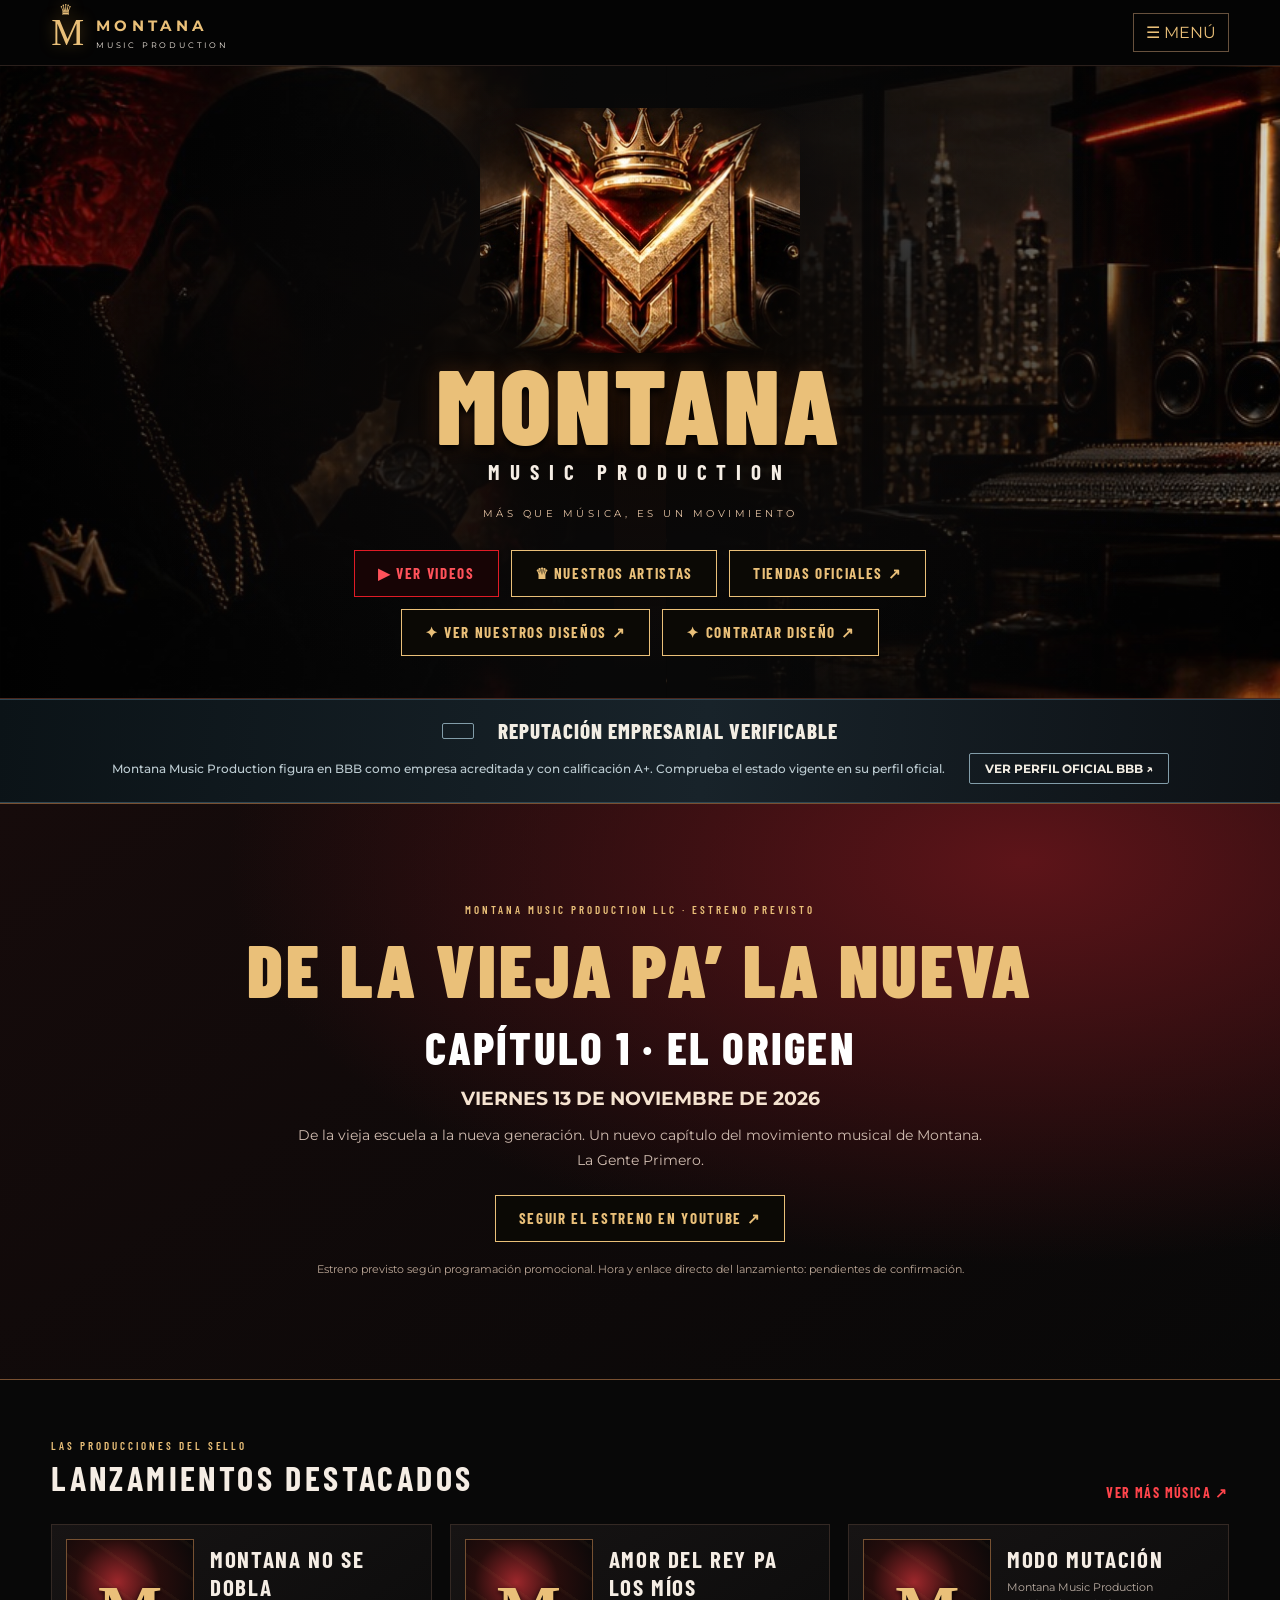
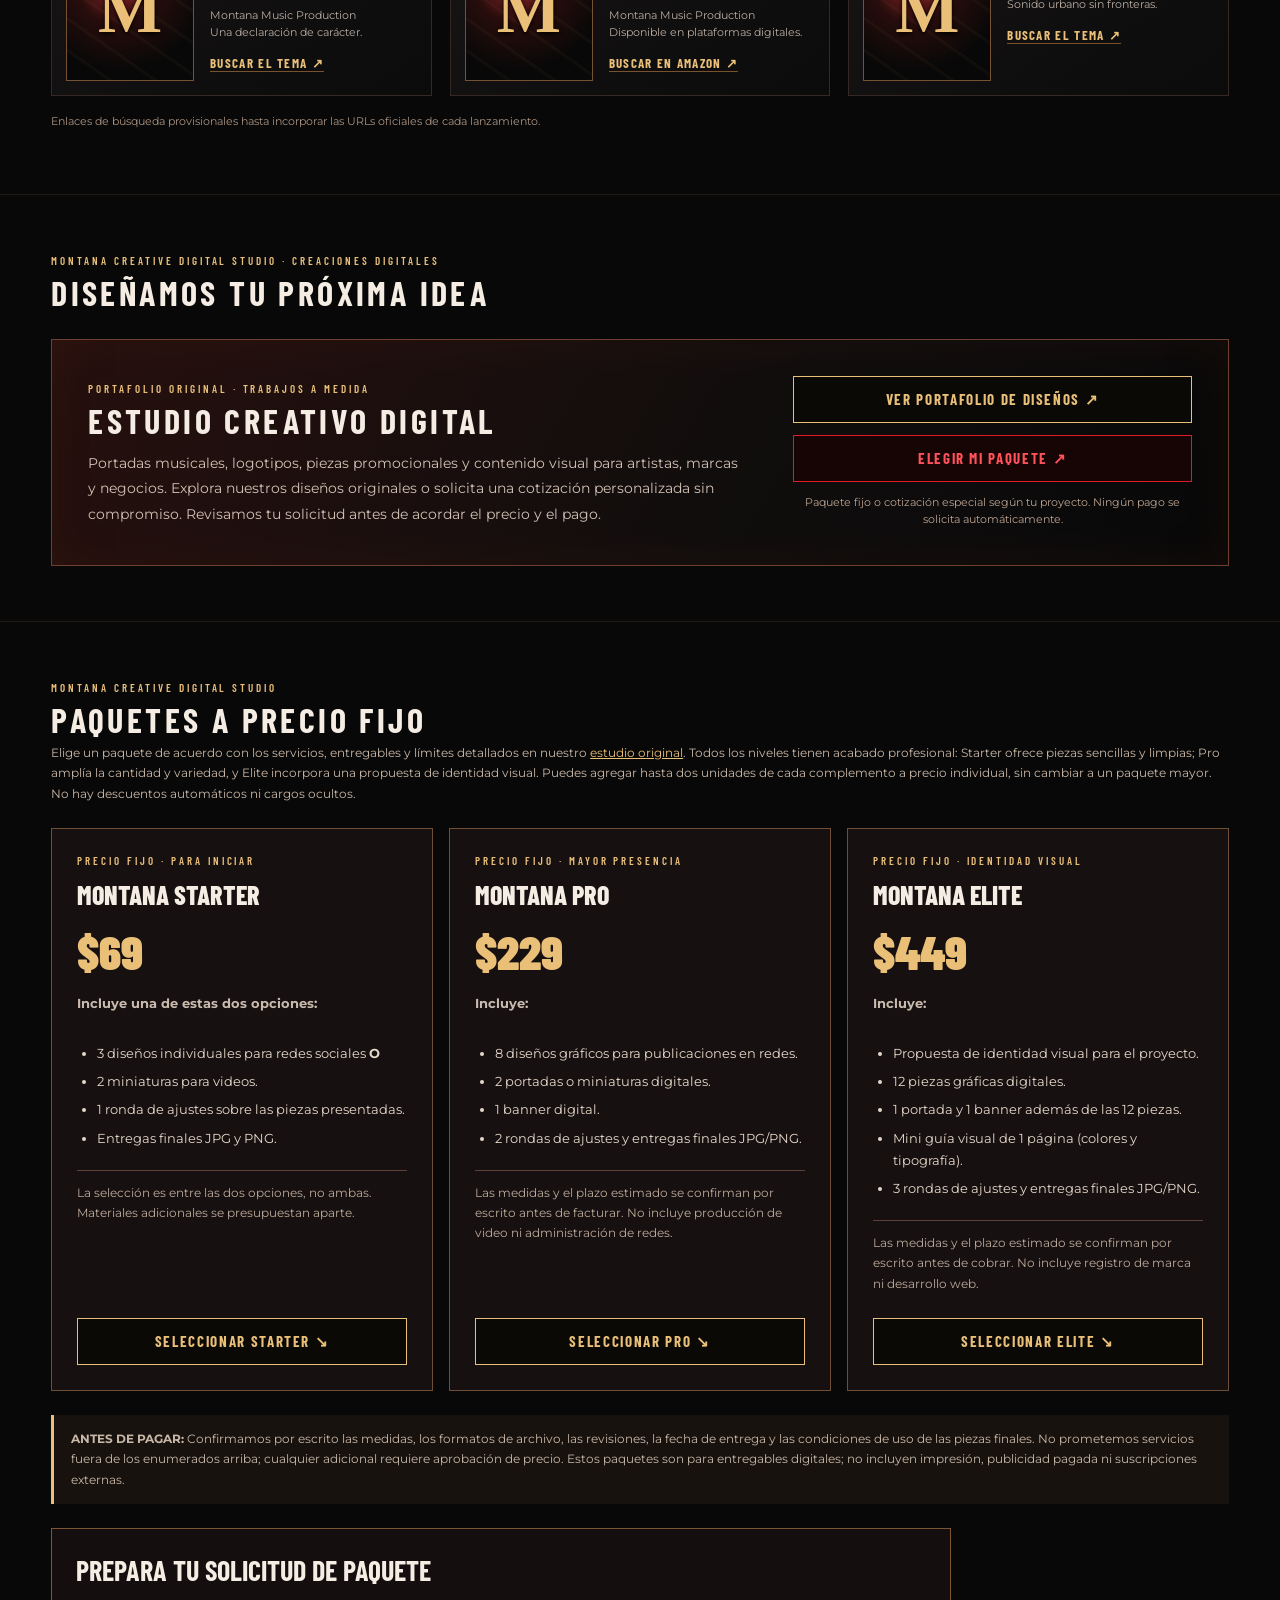
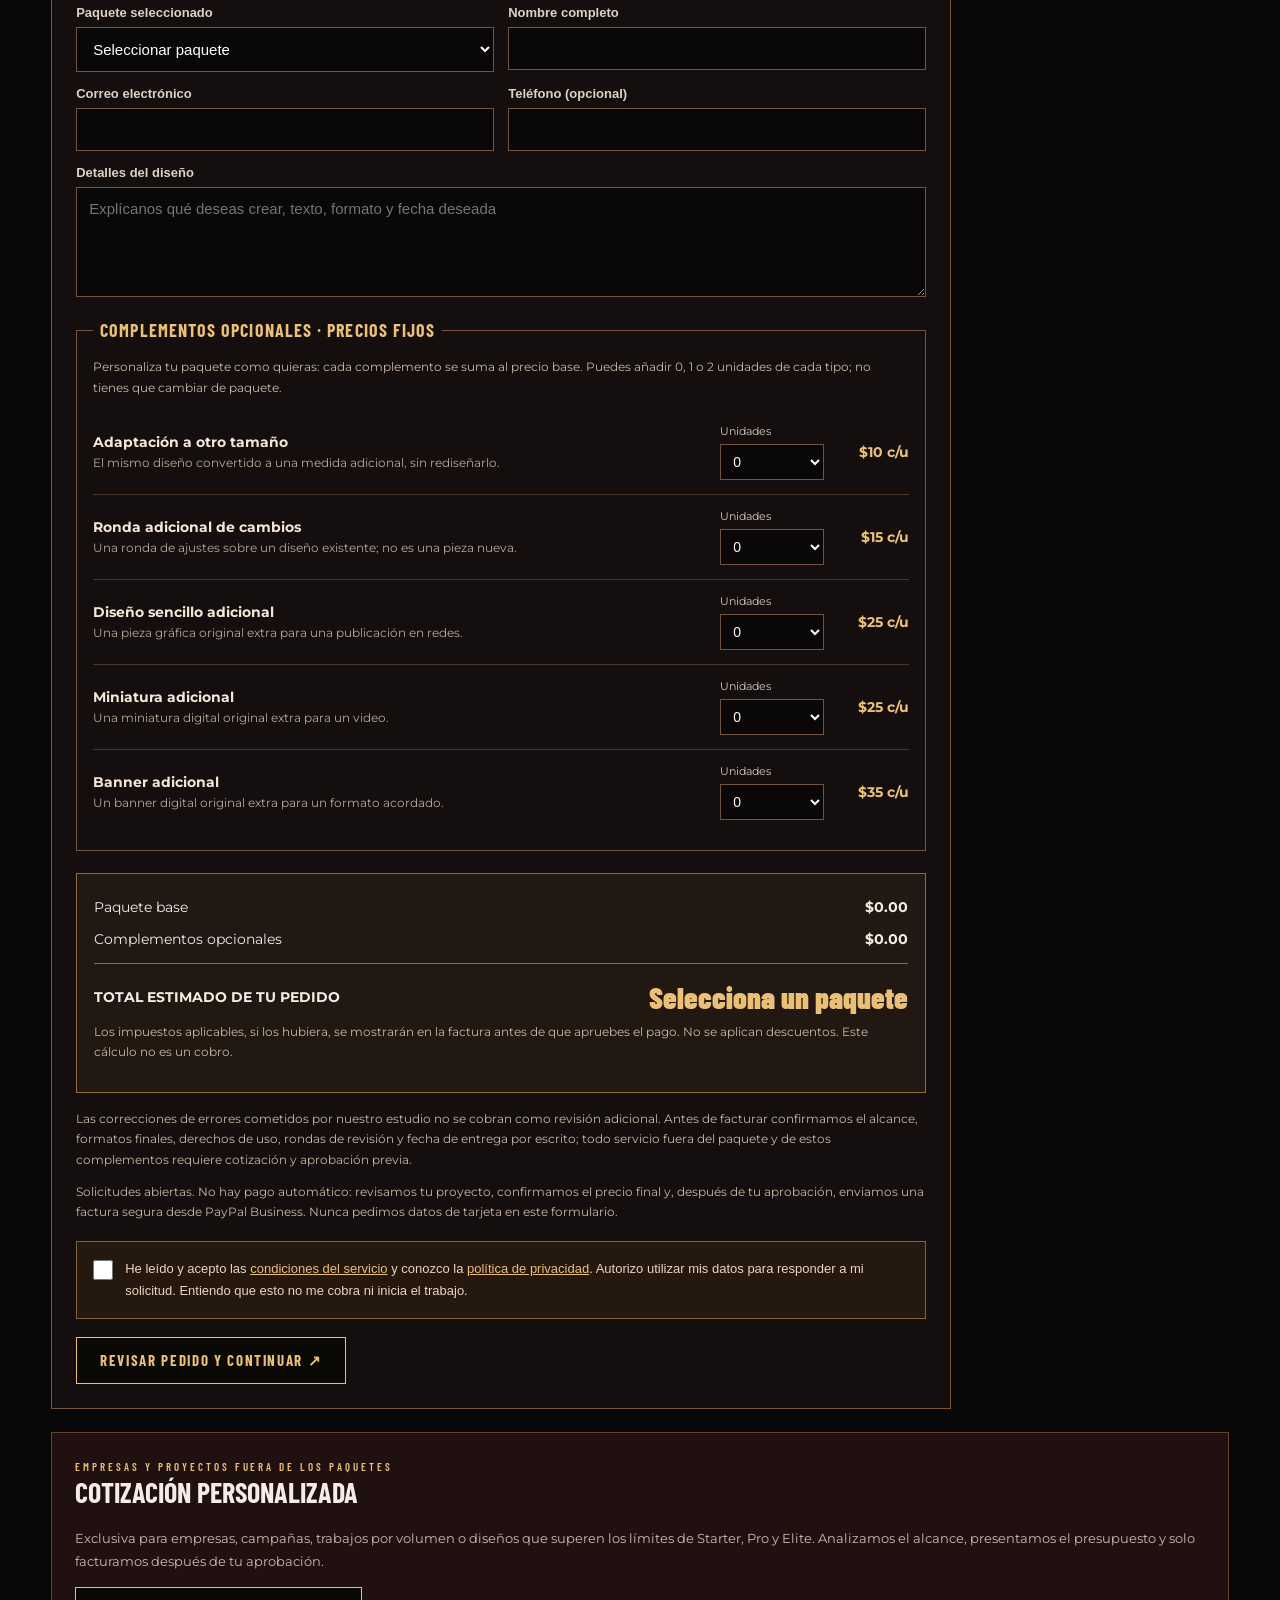
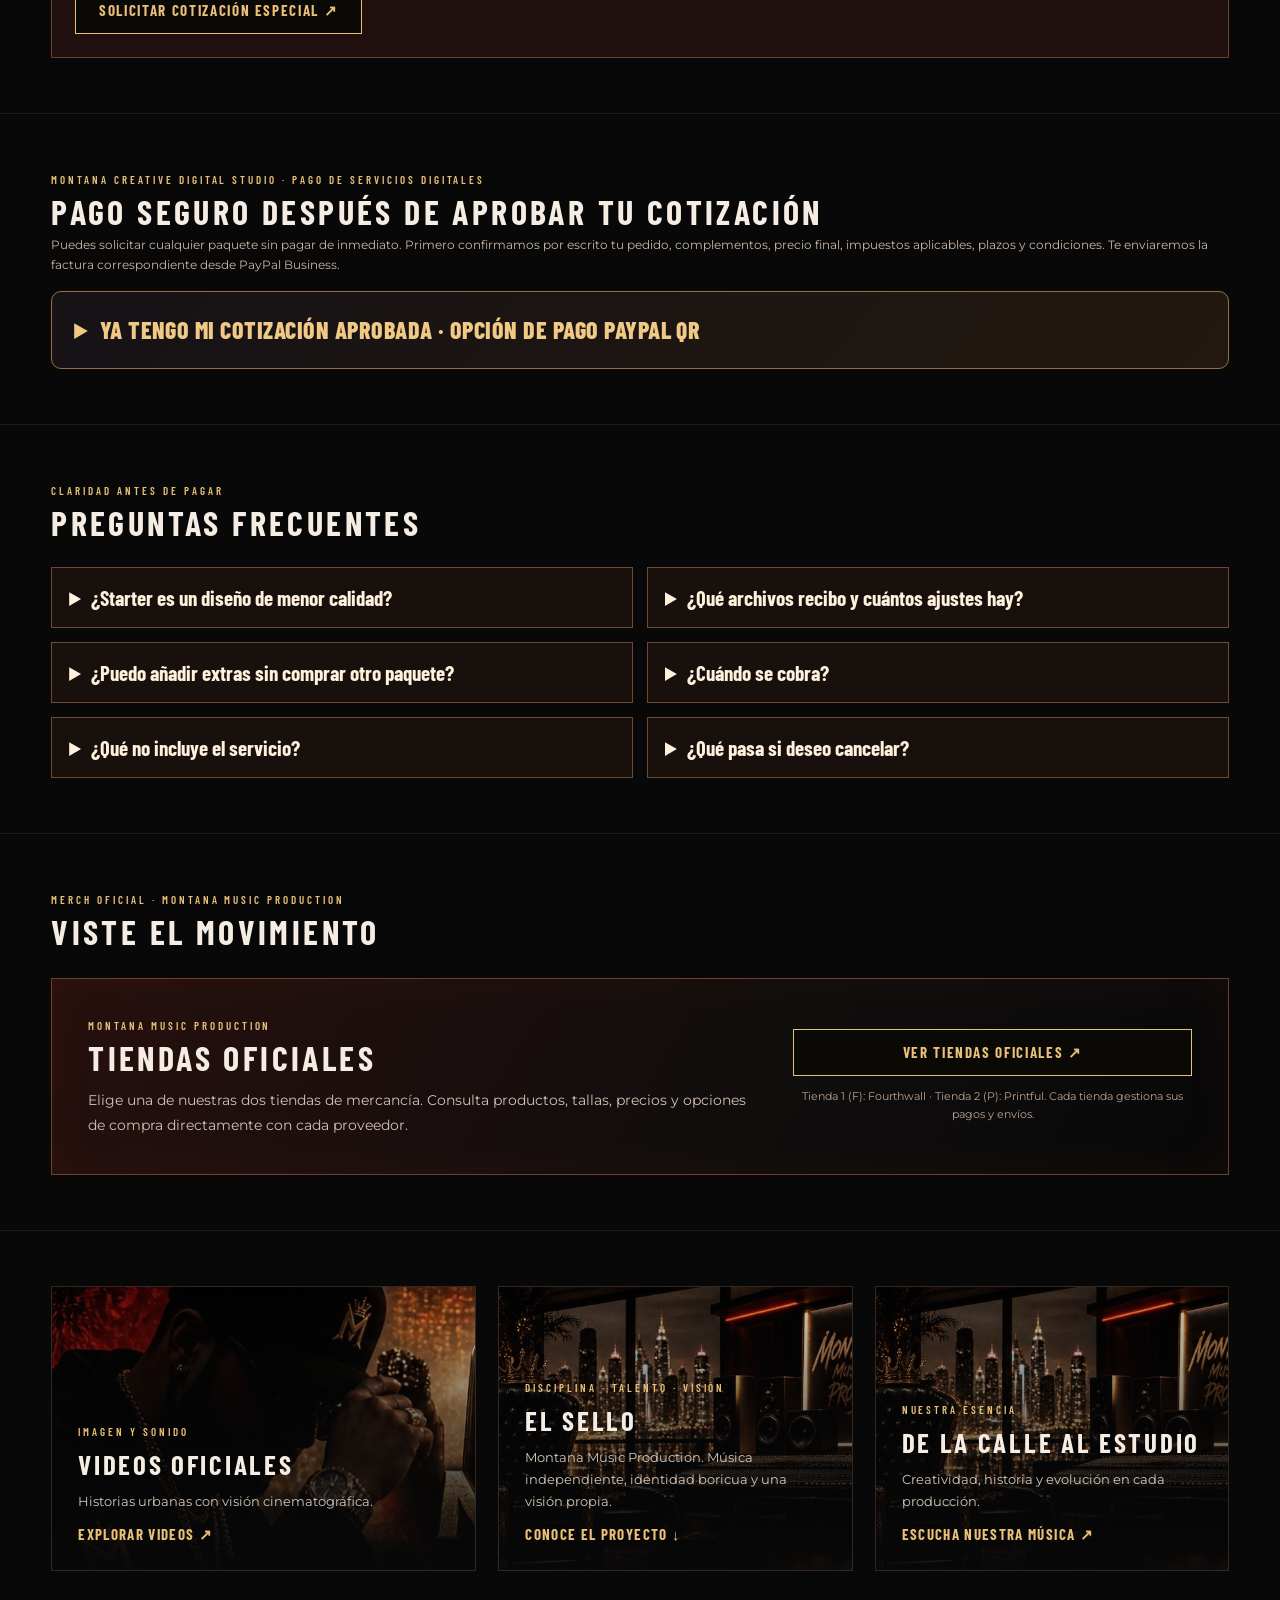
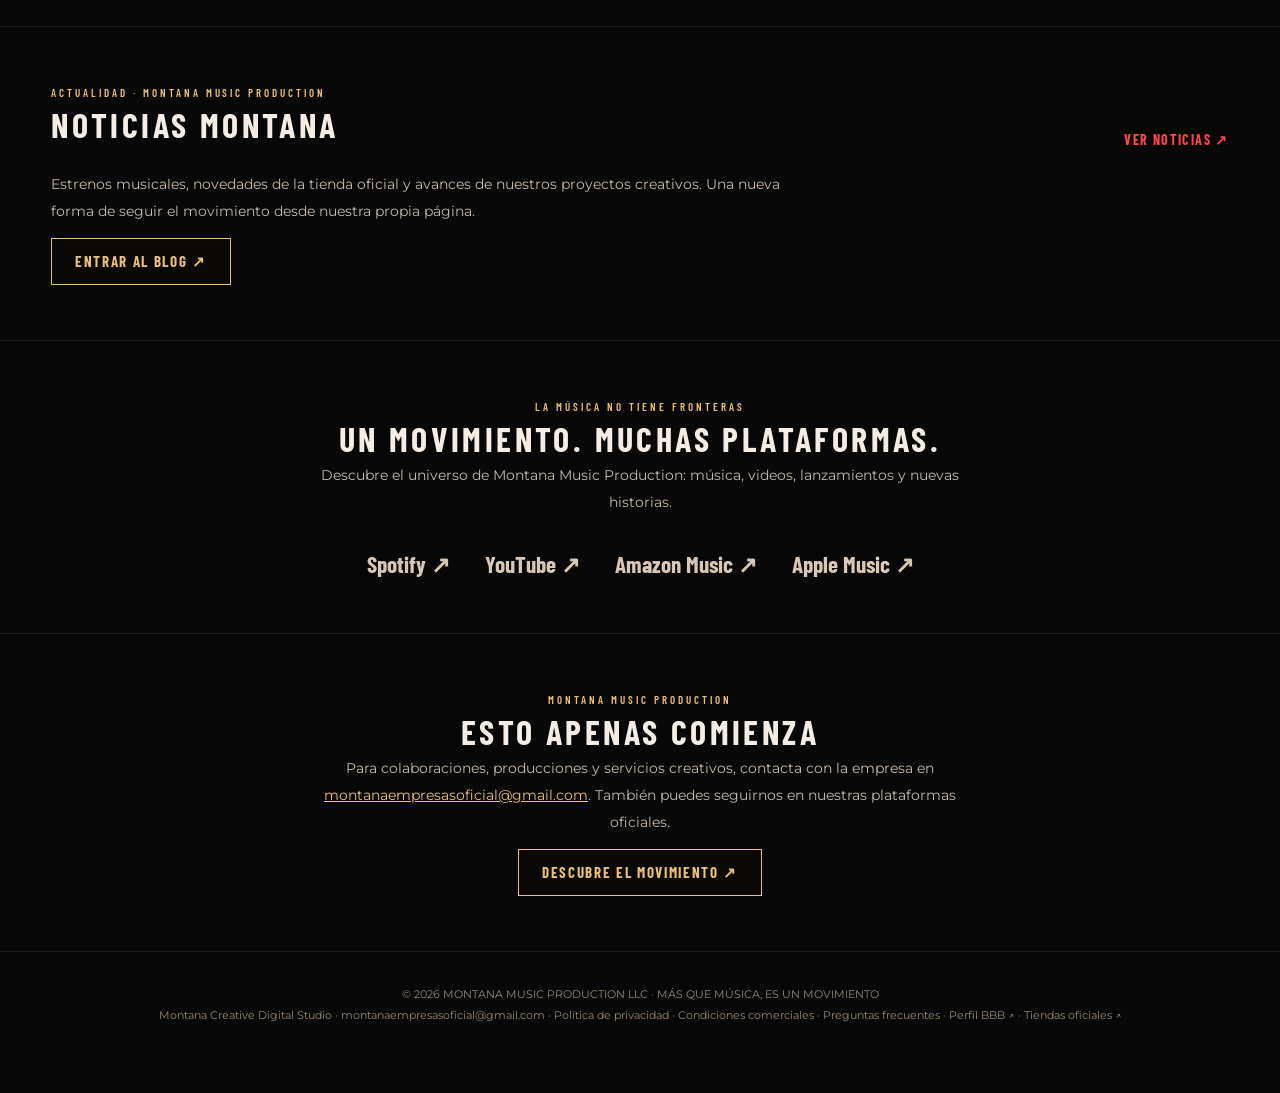
==== commit c731ba4e: "Corregir web realmente publicada: retirar estreno Halloween y Nueva colección, anunciar El Origen y " ====
--- a/index.html
+++ b/index.html
@@ -14,19 +14,7 @@
 .paypal-payment-check .paypal-qr-warning{border-left:3px solid #e4b36d;padding-left:12px;color:#f5dcae!important}
 @media(max-width:540px){.paypal-payment-check{padding:16px}.paypal-payment-check .paypal-qr-art{margin:auto;flex:0 1 260px}}.printful-section{margin-top:30px;padding:25px;border:1px solid #6f4030;background:#120c0b}.printful-section h2{color:var(--gold)}.printful-section>p{color:#cbb9a9;font-size:13px;line-height:1.7}.printful-grid{display:grid;grid-template-columns:repeat(3,minmax(0,1fr));gap:16px;margin:20px 0}.printful-product{border:1px solid #493128;background:#090909;padding:12px}.printful-product img{display:block;width:100%;aspect-ratio:1;object-fit:cover}.printful-product h3{font:700 20px 'Barlow Condensed',sans-serif;margin:12px 0 6px}.printful-product p,.printful-note{font-size:11px;color:#c2aa99;line-height:1.6}@media(max-width:760px){.printful-grid{grid-template-columns:repeat(2,minmax(0,1fr))}}@media(max-width:440px){.printful-grid{grid-template-columns:1fr}}
 .printful-product .printful-price{color:var(--gold);font-weight:800;font-size:17px;margin:8px 0}
-.printful-order{display:inline-block;margin-top:10px;padding:10px 13px;font-size:12px;text-align:center}.printful-product .printful-order-note{font-size:11px;margin-top:8px;color:#c2aa99}</style><script type="application/ld+json">{"@context":"https://schema.org","@type":"Organization","name":"Montana Music Production LLC","url":"https://montanamusicproduction.com/","logo":"https://montanamusicproduction.com/emblem.jpg","email":"montanaempresasoficial@gmail.com","description":"Sello musical y servicio de diseño gráfico digital Montana Creative Digital Studio.","subOrganization":{"@type":"Organization","name":"Montana Creative Digital Studio"}}</script><script>function loadScript(a){var b=document.getElementsByTagName("head")[0],c=document.createElement("script");c.type="text/javascript",c.src="https://tracker.metricool.com/resources/be.js",c.onreadystatechange=a,c.onload=a,b.appendChild(c)}loadScript(function(){beTracker.t({hash:"8ffea4eab319d0949e5e7db706928e58"})});</script></head><body><header><a class="brand notranslate" translate="no" href="#inicio" aria-label="Montana Music Production, inicio"><span class="brandmark">M</span><span><b><span class="notranslate" translate="no">MONTANA</span></b><small>MUSIC PRODUCTION</small></span></a><button class="menu" id="menu" aria-expanded="false" aria-controls="nav">☰ MENÚ</button><nav id="nav"><a href="#inicio">Inicio</a><a href="artistas.html">Artistas</a><a href="noticias.html">Noticias</a><a href="#tienda">Tienda física</a><a href="#printful">Nueva colección</a><a href="https://montanamusicproduction.com/studio/" target="_blank" rel="noopener noreferrer">Estudio creativo</a><a href="#paquetes-digitales">Contratar diseño</a><a href="#musica">Música</a><a href="#videos">Videos</a><a href="#sello">El sello</a><a href="#plataformas">Plataformas</a><a href="https://43g55d.share-na2.hsforms.com/2W3sPLwE3SKajOh-fbo1z5w" target="_blank" rel="noopener noreferrer">Cotización especial</a><a href="#contacto">Contacto</a></nav><a class="topcta" href="#musica">▶ ESCUCHA AHORA</a></header><main><section class="hero" id="inicio"><div class="glow"></div><div class="hero-content"><img class="hero-emblem" src="emblem.jpg" alt="Emblema M coronada en oro de Montana Music Production"><h1><span class="notranslate" translate="no">MONTANA</span></h1><div class="subbrand notranslate" translate="no">MUSIC PRODUCTION</div><p class="tagline">MÁS QUE MÚSICA, ES UN MOVIMIENTO</p><div class="hero-actions"><a class="button" href="#videos">▶ VER VIDEOS</a><a class="button gold" href="artistas.html">♛ NUESTROS ARTISTAS</a><a class="button gold" href="https://montanaofficialstore-shop.fourthwall.com/" target="_blank" rel="noopener noreferrer">TIENDA OFICIAL ↗</a><a class="button gold" href="#printful">NUEVA COLECCIÓN ↗</a><a class="button gold" href="https://montanamusicproduction.com/studio/" target="_blank" rel="noopener noreferrer" aria-label="Ver el portafolio original de Montana Creative Digital Studio">✦ VER NUESTROS DISEÑOS ↗</a><a class="button gold" href="#paquetes-digitales" aria-label="Escoger un paquete de diseño digital y complementos con precio transparente.">✦ CONTRATAR DISEÑO ↗</a></div></div></section><aside class="bbb-proof" aria-label="Perfil empresarial verificable en Better Business Bureau"><div class="bbb-proof-inner"><a class="bbb-dynamic" href="https://www.bbb.org/us/wi/milwaukee/profile/music/montana-music-production-0694-1000059355" target="_blank" rel="noopener noreferrer" aria-label="Verificar la acreditación de Montana Music Production en BBB"><img src="https://seal-wisconsin.bbb.org/seals/blue-seal-250-52-bbb-1000059355.png" width="250" height="52" loading="lazy" decoding="async" alt="Montana Music Production - sello dinámico BBB Accredited Business" onerror="this.style.display='none'"></a><strong>REPUTACIÓN EMPRESARIAL VERIFICABLE</strong><span>Montana Music Production figura en BBB como empresa acreditada y con calificación A+. Comprueba el estado vigente en su perfil oficial.</span><a href="https://www.bbb.org/us/wi/milwaukee/profile/music/montana-music-production-0694-1000059355" target="_blank" rel="noopener noreferrer" aria-label="Consultar la acreditación y calificación actual de Montana Music Production en Better Business Bureau">VER PERFIL OFICIAL BBB ↗</a></div></aside><section class="section" id="estreno-a-las-12" aria-labelledby="estreno-titulo" style="background:radial-gradient(ellipse at 80% 10%,#661b18 0%,transparent 60%),linear-gradient(145deg,#160b0b,#080808);border-top:1px solid #785031;border-bottom:1px solid #785031">
-<div class="wrap" style="max-width:1160px;margin:auto;text-align:center;padding-top:6px;padding-bottom:8px">
-<span class="eyebrow">Montana Music Production LLC · Estreno de Halloween 2026</span>
-<h2 id="estreno-titulo" style="font:900 clamp(40px,7vw,74px)/1 'Barlow Condensed',Impact,sans-serif;letter-spacing:.06em;color:var(--gold);margin:14px 0">A LAS 12:00</h2>
-<p style="font:700 18px/1.6 Montserrat,Arial,sans-serif;color:#f5e3d0;margin:0 0 8px">Sábado 31 de octubre · <time datetime="2026-10-31T16:00:00-05:00">4:00 p. m., hora de Milwaukee</time></p>
-<p style="max-width:720px;margin:0 auto 22px;color:#d1bdb1;font:14px/1.8 Montserrat,Arial,sans-serif">Siete leyendas del terror entraron al caserío equivocado… y Montana estaba esperando. El video oficial llega a nuestras redes. La Gente Primero.</p>
-<div style="display:flex;flex-wrap:wrap;gap:12px;justify-content:center">
-<a class="button gold" id="estreno-enlace" href="https://www.youtube.com/@montanamusicproduction" target="_blank" rel="noopener noreferrer">▶ VER CANAL DEL ESTRENO ↗</a>
-<a class="button" href="noticias/a-las-12.html">LEER COMUNICADO ↗</a>
-<a class="button gold" href="https://montanaofficialstore-shop.fourthwall.com/" target="_blank" rel="noopener noreferrer">TIENDA OFICIAL ↗</a></div>
-<p style="color:#bca797;font-size:11px;line-height:1.7;margin:18px auto 0;max-width:720px">Publicación automática programada; los videos aparecerán en las plataformas tras completar el estreno.</p>
-</div>
-</section><script>(function(){var e=document.getElementById("estreno-enlace");if(e&&Date.now()>=Date.parse("2026-10-31T16:00:00-05:00")){e.href="https://share.descript.com/view/y8D2B7ZER17";e.textContent="▶ VER VIDEO OFICIAL COMPLETO ↗";}})();</script><section class="section" id="musica"><div class="wrap"><div class="section-title"><div><span class="eyebrow">Las producciones del sello</span><h2>LANZAMIENTOS DESTACADOS</h2></div><a class="all" href="https://www.youtube.com/results?search_query=Montana+Music+Production" target="_blank" rel="noopener noreferrer">VER MÁS MÚSICA ↗</a></div><div class="cards"><article class="release"><div class="cover"><b>M</b></div><div><h3><span class="notranslate" translate="no">MONTANA</span> NO SE DOBLA</h3><p><span class="notranslate" translate="no">Montana Music Production</span><br>Una declaración de carácter.</p><a href="https://www.youtube.com/results?search_query=Montana+No+Se+Dobla" target="_blank" rel="noopener noreferrer">BUSCAR EL TEMA ↗</a></div></article><article class="release"><div class="cover"><b>M</b></div><div><h3>AMOR DEL REY PA LOS MÍOS</h3><p><span class="notranslate" translate="no">Montana Music Production</span><br>Disponible en plataformas digitales.</p><a href="https://music.amazon.com/search/AMOR+DEL+REY+PA+LOS+MIOS" target="_blank" rel="noopener noreferrer">BUSCAR EN AMAZON ↗</a></div></article><article class="release"><div class="cover"><b>M</b></div><div><h3>MODO MUTACIÓN</h3><p><span class="notranslate" translate="no">Montana Music Production</span><br>Sonido urbano sin fronteras.</p><a href="https://www.youtube.com/results?search_query=Montana+Modo+Mutacion" target="_blank" rel="noopener noreferrer">BUSCAR EL TEMA ↗</a></div></article></div><p class="note">Enlaces de búsqueda provisionales hasta incorporar las URLs oficiales de cada lanzamiento.</p></div></section><section class="section" id="creaciones-digitales"><div class="wrap"><div class="section-title"><div><span class="eyebrow">Montana Creative Digital Studio · Creaciones digitales</span><h2>DISEÑAMOS TU PRÓXIMA IDEA</h2></div></div><div class="shop-banner"><div><span class="eyebrow">Portafolio original · Trabajos a medida</span><h2>ESTUDIO CREATIVO DIGITAL</h2><p>Portadas musicales, logotipos, piezas promocionales y contenido visual para artistas, marcas y negocios. Explora nuestros diseños originales o solicita una cotización personalizada sin compromiso. Revisamos tu solicitud antes de acordar el precio y el pago.</p></div><div class="shop-actions"><a class="button gold" href="https://montanamusicproduction.com/studio/" target="_blank" rel="noopener noreferrer" aria-label="Abrir el portafolio original de Montana Creative Digital Studio">VER PORTAFOLIO DE DISEÑOS ↗</a><a class="button" href="#paquetes-digitales" aria-label="Elegir paquete de diseño digital y complementos con precios fijos">ELEGIR MI PAQUETE ↗</a><span class="shop-trust">Paquete fijo o cotización especial según tu proyecto. Ningún pago se solicita automáticamente.</span></div></div></div></section><section class="section" id="paquetes-digitales"><div class="wrap"><span class="eyebrow">Montana Creative Digital Studio</span><h2>PAQUETES A PRECIO FIJO</h2><p class="digital-note">Elige un paquete de acuerdo con los servicios, entregables y límites detallados en nuestro <a style="color:var(--gold);text-decoration:underline" href="https://montanamusicproduction.com/studio/" target="_blank" rel="noopener noreferrer">estudio original</a>. Todos los niveles tienen acabado profesional: Starter ofrece piezas sencillas y limpias; Pro amplía la cantidad y variedad, y Elite incorpora una propuesta de identidad visual. Puedes agregar hasta dos unidades de cada complemento a precio individual, sin cambiar a un paquete mayor. No hay descuentos automáticos ni cargos ocultos.</p><div class="digital-packages"><article class="digital-package"><span class="eyebrow">Precio fijo · Para iniciar</span><h3 class="notranslate" translate="no">MONTANA STARTER</h3><span class="price">$69</span><p><strong>Incluye una de estas dos opciones:</strong></p><ul class="digital-contents"><li>3 diseños individuales para redes sociales <strong>O</strong></li><li>2 miniaturas para videos.</li><li>1 ronda de ajustes sobre las piezas presentadas.</li><li>Entregas finales JPG y PNG.</li></ul><p class="digital-limit">La selección es entre las dos opciones, no ambas. Materiales adicionales se presupuestan aparte.</p><button class="button gold digital-choose" data-plan="starter" type="button">SELECCIONAR STARTER ↘</button></article><article class="digital-package"><span class="eyebrow">Precio fijo · Mayor presencia</span><h3 class="notranslate" translate="no">MONTANA PRO</h3><span class="price">$229</span><p><strong>Incluye:</strong></p><ul class="digital-contents"><li>8 diseños gráficos para publicaciones en redes.</li><li>2 portadas o miniaturas digitales.</li><li>1 banner digital.</li><li>2 rondas de ajustes y entregas finales JPG/PNG.</li></ul><p class="digital-limit">Las medidas y el plazo estimado se confirman por escrito antes de facturar. No incluye producción de video ni administración de redes.</p><button class="button gold digital-choose" data-plan="pro" type="button">SELECCIONAR PRO ↘</button></article><article class="digital-package"><span class="eyebrow">Precio fijo · Identidad visual</span><h3 class="notranslate" translate="no">MONTANA ELITE</h3><span class="price">$449</span><p><strong>Incluye:</strong></p><ul class="digital-contents"><li>Propuesta de identidad visual para el proyecto.</li><li>12 piezas gráficas digitales.</li><li>1 portada y 1 banner además de las 12 piezas.</li><li>Mini guía visual de 1 página (colores y tipografía).</li><li>3 rondas de ajustes y entregas finales JPG/PNG.</li></ul><p class="digital-limit">Las medidas y el plazo estimado se confirman por escrito antes de cobrar. No incluye registro de marca ni desarrollo web.</p><button class="button gold digital-choose" data-plan="elite" type="button">SELECCIONAR ELITE ↘</button></article></div><p class="digital-note digital-contract"><strong>ANTES DE PAGAR:</strong> Confirmamos por escrito las medidas, los formatos de archivo, las revisiones, la fecha de entrega y las condiciones de uso de las piezas finales. No prometemos servicios fuera de los enumerados arriba; cualquier adicional requiere aprobación de precio. Estos paquetes son para entregables digitales; no incluyen impresión, publicidad pagada ni suscripciones externas.</p><div class="digital-form" id="pedido-digital"><h3>PREPARA TU SOLICITUD DE PAQUETE</h3><form id="digital-order-form"><div class="digital-fields"><label>Paquete seleccionado<select name="paquete" id="digital-plan" required><option value="">Seleccionar paquete</option><option value="starter">Montana Starter — $69</option><option value="pro">Montana Pro — $229</option><option value="elite">Montana Elite — $449</option></select></label><label>Nombre completo<input name="nombre" id="digital-name" autocomplete="name" maxlength="120" required></label><label>Correo electrónico<input name="email" type="email" autocomplete="email" maxlength="160" required></label><label>Teléfono (opcional)<input name="telefono" type="tel" autocomplete="tel" maxlength="40"></label><label class="wide">Detalles del diseño<textarea name="detalles" maxlength="3000" placeholder="Explícanos qué deseas crear, texto, formato y fecha deseada" required></textarea></label></div><div class="digital-starter-choice" id="digital-starter-choice"><label class="digital-label" for="digital-starter-option">Starter: elige SOLO una opción incluida</label><select id="digital-starter-option" name="opcion_starter"><option value="">Selecciona el contenido base</option><option value="social">3 diseños sencillos para publicaciones de redes sociales</option><option value="thumb">2 miniaturas para videos</option></select><p class="digital-note">Esta elección está incluida en los $69; no se cobran las dos opciones juntas. Si quieres piezas extra, elige complementos abajo.</p></div><fieldset class="digital-addons"><legend>COMPLEMENTOS OPCIONALES · PRECIOS FIJOS</legend><p class="digital-note">Personaliza tu paquete como quieras: cada complemento se suma al precio base. Puedes añadir 0, 1 o 2 unidades de cada tipo; no tienes que cambiar de paquete.</p><div class="digital-addon-list"><div class="digital-addon"><div><strong>Adaptación a otro tamaño</strong><span>El mismo diseño convertido a una medida adicional, sin rediseñarlo.</span></div><label>Unidades <select class="digital-addon-qty" name="extra_formato" data-key="formato" data-price="10" aria-label="Adaptación a otro tamaño"><option value="0">0</option><option value="1">1</option><option value="2">2</option></select></label><b>$10 c/u</b></div><div class="digital-addon"><div><strong>Ronda adicional de cambios</strong><span>Una ronda de ajustes sobre un diseño existente; no es una pieza nueva.</span></div><label>Unidades <select class="digital-addon-qty" name="extra_revision" data-key="revision" data-price="15" aria-label="Ronda adicional de cambios"><option value="0">0</option><option value="1">1</option><option value="2">2</option></select></label><b>$15 c/u</b></div><div class="digital-addon"><div><strong>Diseño sencillo adicional</strong><span>Una pieza gráfica original extra para una publicación en redes.</span></div><label>Unidades <select class="digital-addon-qty" name="extra_diseno" data-key="diseno" data-price="25" aria-label="Diseño sencillo adicional"><option value="0">0</option><option value="1">1</option><option value="2">2</option></select></label><b>$25 c/u</b></div><div class="digital-addon"><div><strong>Miniatura adicional</strong><span>Una miniatura digital original extra para un video.</span></div><label>Unidades <select class="digital-addon-qty" name="extra_miniatura" data-key="miniatura" data-price="25" aria-label="Miniatura adicional"><option value="0">0</option><option value="1">1</option><option value="2">2</option></select></label><b>$25 c/u</b></div><div class="digital-addon"><div><strong>Banner adicional</strong><span>Un banner digital original extra para un formato acordado.</span></div><label>Unidades <select class="digital-addon-qty" name="extra_banner" data-key="banner" data-price="35" aria-label="Banner adicional"><option value="0">0</option><option value="1">1</option><option value="2">2</option></select></label><b>$35 c/u</b></div></div></fieldset><div class="digital-summary" aria-live="polite"><div><span>Paquete base</span><strong id="digital-base">$0.00</strong></div><div><span>Complementos opcionales</span><strong id="digital-extras">$0.00</strong></div><div class="digital-grand-total"><span>TOTAL ESTIMADO DE TU PEDIDO</span><strong id="digital-total">$0.00</strong></div><p class="digital-note">Los impuestos aplicables, si los hubiera, se mostrarán en la factura antes de que apruebes el pago. No se aplican descuentos. Este cálculo no es un cobro.</p></div><p class="digital-note">Las correcciones de errores cometidos por nuestro estudio no se cobran como revisión adicional. Antes de facturar confirmamos el alcance, formatos finales, derechos de uso, rondas de revisión y fecha de entrega por escrito; todo servicio fuera del paquete y de estos complementos requiere cotización y aprobación previa.</p><p class="digital-note">Solicitudes abiertas. No hay pago automático: revisamos tu proyecto, confirmamos el precio final y, después de tu aprobación, enviamos una factura segura desde PayPal Business. Nunca pedimos datos de tarjeta en este formulario.</p><label class="digital-legal-check"><input type="checkbox" id="digital-terms" required><span>He leído y acepto las <a href="terminos-diseno.html" target="_blank" rel="noopener noreferrer">condiciones del servicio</a> y conozco la <a href="privacidad.html" target="_blank" rel="noopener noreferrer">política de privacidad</a>. Autorizo utilizar mis datos para responder a mi solicitud. Entiendo que esto no me cobra ni inicia el trabajo.</span></label><button class="button gold" type="submit">REVISAR PEDIDO Y CONTINUAR ↗</button></form><div class="digital-result" id="digital-result" aria-live="polite"><strong>DESGLOSE PREPARADO: TODAVÍA NO ENVIADO NI COBRADO.</strong><p class="digital-note">Completa el formulario oficial para registrar tu solicitud o envía el desglose por correo como alternativa. El pedido no se envía automáticamente al preparar este resumen.</p><textarea id="digital-summary" readonly aria-label="Texto de pedido preparado"></textarea><div class="hero-actions" style="justify-content:flex-start"><a class="button gold" href="mailto:montanaempresasoficial@gmail.com" id="digital-mail">ABRIR CORREO PARA ENVIAR ↗</a><button class="button gold" type="button" id="digital-copy">COPIAR PEDIDO</button></div><p id="digital-copy-status" class="digital-note" aria-live="polite"></p><div class="digital-hubspot" id="digital-hubspot"><h4>ÚLTIMO PASO · ENVÍA TU PEDIDO AL ESTUDIO</h4><p>Completa y envía el formulario de HubSpot que aparece abajo. Antes de enviarlo, comprueba que incluya tu correo y el desglose de paquete y complementos. Si no aparece el desglose, <strong>cópialo y pégalo en el campo de mensaje</strong>. Si ese campo no existe, envíalo por correo usando el botón anterior.</p><div id="digital-hs-host"></div><p id="digital-hs-status" role="status" aria-live="polite" class="digital-note">Preparando el formulario oficial…</p><p class="digital-note">Si no carga aquí, <a href="https://43g55d.share-na2.hsforms.com/2W3sPLwE3SKajOh-fbo1z5w" target="_blank" rel="noopener noreferrer">abre el formulario de HubSpot directamente</a>. La alternativa de correo siempre está disponible.</p><p id="digital-hs-success" role="status" class="digital-hs-confirmation" hidden>HubSpot confirmó el envío del formulario. Aún no se ha cobrado nada; revisaremos tu solicitud antes de emitir una factura de PayPal Business, solo cuando apruebes el importe final.</p></div></div></div><div class="digital-quote"><span class="eyebrow">Empresas y proyectos fuera de los paquetes</span><h3>COTIZACIÓN PERSONALIZADA</h3><p>Exclusiva para empresas, campañas, trabajos por volumen o diseños que superen los límites de Starter, Pro y Elite. Analizamos el alcance, presentamos el presupuesto y solo facturamos después de tu aprobación.</p><a class="button gold" href="https://43g55d.share-na2.hsforms.com/2W3sPLwE3SKajOh-fbo1z5w" target="_blank" rel="noopener noreferrer">SOLICITAR COTIZACIÓN ESPECIAL ↗</a></div></div></section><section class="section" id="pago-paypal-qr"><div class="wrap">
+.printful-order{display:inline-block;margin-top:10px;padding:10px 13px;font-size:12px;text-align:center}.printful-product .printful-order-note{font-size:11px;margin-top:8px;color:#c2aa99}</style><script type="application/ld+json">{"@context":"https://schema.org","@type":"Organization","name":"Montana Music Production LLC","url":"https://montanamusicproduction.com/","logo":"https://montanamusicproduction.com/emblem.jpg","email":"montanaempresasoficial@gmail.com","description":"Sello musical y servicio de diseño gráfico digital Montana Creative Digital Studio.","subOrganization":{"@type":"Organization","name":"Montana Creative Digital Studio"}}</script><script>function loadScript(a){var b=document.getElementsByTagName("head")[0],c=document.createElement("script");c.type="text/javascript",c.src="https://tracker.metricool.com/resources/be.js",c.onreadystatechange=a,c.onload=a,b.appendChild(c)}loadScript(function(){beTracker.t({hash:"8ffea4eab319d0949e5e7db706928e58"})});</script></head><body><header><a class="brand notranslate" translate="no" href="#inicio" aria-label="Montana Music Production, inicio"><span class="brandmark">M</span><span><b><span class="notranslate" translate="no">MONTANA</span></b><small>MUSIC PRODUCTION</small></span></a><button class="menu" id="menu" aria-expanded="false" aria-controls="nav">☰ MENÚ</button><nav id="nav"><a href="#inicio">Inicio</a><a href="artistas.html">Artistas</a><a href="noticias.html">Noticias</a><a href="tiendas.html">Tiendas oficiales</a><a href="https://montanamusicproduction.com/studio/" target="_blank" rel="noopener noreferrer">Estudio creativo</a><a href="#paquetes-digitales">Contratar diseño</a><a href="#musica">Música</a><a href="#videos">Videos</a><a href="#sello">El sello</a><a href="#plataformas">Plataformas</a><a href="https://43g55d.share-na2.hsforms.com/2W3sPLwE3SKajOh-fbo1z5w" target="_blank" rel="noopener noreferrer">Cotización especial</a><a href="#contacto">Contacto</a></nav><a class="topcta" href="#musica">▶ ESCUCHA AHORA</a></header><main><section class="hero" id="inicio"><div class="glow"></div><div class="hero-content"><img class="hero-emblem" src="emblem.jpg" alt="Emblema M coronada en oro de Montana Music Production"><h1><span class="notranslate" translate="no">MONTANA</span></h1><div class="subbrand notranslate" translate="no">MUSIC PRODUCTION</div><p class="tagline">MÁS QUE MÚSICA, ES UN MOVIMIENTO</p><div class="hero-actions"><a class="button" href="#videos">▶ VER VIDEOS</a><a class="button gold" href="artistas.html">♛ NUESTROS ARTISTAS</a><a class="button gold" href="tiendas.html">TIENDAS OFICIALES ↗</a><a class="button gold" href="https://montanamusicproduction.com/studio/" target="_blank" rel="noopener noreferrer" aria-label="Ver el portafolio original de Montana Creative Digital Studio">✦ VER NUESTROS DISEÑOS ↗</a><a class="button gold" href="#paquetes-digitales" aria-label="Escoger un paquete de diseño digital y complementos con precio transparente.">✦ CONTRATAR DISEÑO ↗</a></div></div></section><aside class="bbb-proof" aria-label="Perfil empresarial verificable en Better Business Bureau"><div class="bbb-proof-inner"><a class="bbb-dynamic" href="https://www.bbb.org/us/wi/milwaukee/profile/music/montana-music-production-0694-1000059355" target="_blank" rel="noopener noreferrer" aria-label="Verificar la acreditación de Montana Music Production en BBB"><img src="https://seal-wisconsin.bbb.org/seals/blue-seal-250-52-bbb-1000059355.png" width="250" height="52" loading="lazy" decoding="async" alt="Montana Music Production - sello dinámico BBB Accredited Business" onerror="this.style.display='none'"></a><strong>REPUTACIÓN EMPRESARIAL VERIFICABLE</strong><span>Montana Music Production figura en BBB como empresa acreditada y con calificación A+. Comprueba el estado vigente en su perfil oficial.</span><a href="https://www.bbb.org/us/wi/milwaukee/profile/music/montana-music-production-0694-1000059355" target="_blank" rel="noopener noreferrer" aria-label="Consultar la acreditación y calificación actual de Montana Music Production en Better Business Bureau">VER PERFIL OFICIAL BBB ↗</a></div></aside><section class="section" id="estreno-viernes-13" aria-labelledby="estreno-titulo" style="background:radial-gradient(ellipse at 80% 10%,#5d1419 0%,transparent 55%),linear-gradient(145deg,#160b0b,#080808);border-top:1px solid #785031;border-bottom:1px solid #785031"><div class="wrap" style="max-width:1160px;margin:auto;text-align:center;padding:40px 4% 45px"><span class="eyebrow">MONTANA MUSIC PRODUCTION LLC · ESTRENO PREVISTO</span><h2 id="estreno-titulo" style="font:900 clamp(37px,6vw,74px)/1 'Barlow Condensed',Impact,sans-serif;letter-spacing:.04em;color:var(--gold);margin:14px 0">DE LA VIEJA PA’ LA NUEVA</h2><h3 style="font:800 clamp(26px,4vw,45px) 'Barlow Condensed',Impact,sans-serif;letter-spacing:.05em;margin:10px 0;color:#fff">CAPÍTULO 1 · EL ORIGEN</h3><p style="font:700 19px/1.6 Montserrat,Arial,sans-serif;color:#f5e3d0;margin:0 0 8px">VIERNES 13 DE NOVIEMBRE DE 2026</p><p style="max-width:700px;margin:0 auto 22px;color:#d1bdb1;font:14px/1.8 Montserrat,Arial,sans-serif">De la vieja escuela a la nueva generación. Un nuevo capítulo del movimiento musical de Montana. La Gente Primero.</p><a class="button gold" href="https://www.youtube.com/@montanamusicproduction" target="_blank" rel="noopener noreferrer">SEGUIR EL ESTRENO EN YOUTUBE ↗</a><p style="color:#bca797;font-size:11px;line-height:1.7;margin:18px auto 0;max-width:720px">Estreno previsto según programación promocional. Hora y enlace directo del lanzamiento: pendientes de confirmación.</p></div></section><section class="section" id="musica"><div class="wrap"><div class="section-title"><div><span class="eyebrow">Las producciones del sello</span><h2>LANZAMIENTOS DESTACADOS</h2></div><a class="all" href="https://www.youtube.com/results?search_query=Montana+Music+Production" target="_blank" rel="noopener noreferrer">VER MÁS MÚSICA ↗</a></div><div class="cards"><article class="release"><div class="cover"><b>M</b></div><div><h3><span class="notranslate" translate="no">MONTANA</span> NO SE DOBLA</h3><p><span class="notranslate" translate="no">Montana Music Production</span><br>Una declaración de carácter.</p><a href="https://www.youtube.com/results?search_query=Montana+No+Se+Dobla" target="_blank" rel="noopener noreferrer">BUSCAR EL TEMA ↗</a></div></article><article class="release"><div class="cover"><b>M</b></div><div><h3>AMOR DEL REY PA LOS MÍOS</h3><p><span class="notranslate" translate="no">Montana Music Production</span><br>Disponible en plataformas digitales.</p><a href="https://music.amazon.com/search/AMOR+DEL+REY+PA+LOS+MIOS" target="_blank" rel="noopener noreferrer">BUSCAR EN AMAZON ↗</a></div></article><article class="release"><div class="cover"><b>M</b></div><div><h3>MODO MUTACIÓN</h3><p><span class="notranslate" translate="no">Montana Music Production</span><br>Sonido urbano sin fronteras.</p><a href="https://www.youtube.com/results?search_query=Montana+Modo+Mutacion" target="_blank" rel="noopener noreferrer">BUSCAR EL TEMA ↗</a></div></article></div><p class="note">Enlaces de búsqueda provisionales hasta incorporar las URLs oficiales de cada lanzamiento.</p></div></section><section class="section" id="creaciones-digitales"><div class="wrap"><div class="section-title"><div><span class="eyebrow">Montana Creative Digital Studio · Creaciones digitales</span><h2>DISEÑAMOS TU PRÓXIMA IDEA</h2></div></div><div class="shop-banner"><div><span class="eyebrow">Portafolio original · Trabajos a medida</span><h2>ESTUDIO CREATIVO DIGITAL</h2><p>Portadas musicales, logotipos, piezas promocionales y contenido visual para artistas, marcas y negocios. Explora nuestros diseños originales o solicita una cotización personalizada sin compromiso. Revisamos tu solicitud antes de acordar el precio y el pago.</p></div><div class="shop-actions"><a class="button gold" href="https://montanamusicproduction.com/studio/" target="_blank" rel="noopener noreferrer" aria-label="Abrir el portafolio original de Montana Creative Digital Studio">VER PORTAFOLIO DE DISEÑOS ↗</a><a class="button" href="#paquetes-digitales" aria-label="Elegir paquete de diseño digital y complementos con precios fijos">ELEGIR MI PAQUETE ↗</a><span class="shop-trust">Paquete fijo o cotización especial según tu proyecto. Ningún pago se solicita automáticamente.</span></div></div></div></section><section class="section" id="paquetes-digitales"><div class="wrap"><span class="eyebrow">Montana Creative Digital Studio</span><h2>PAQUETES A PRECIO FIJO</h2><p class="digital-note">Elige un paquete de acuerdo con los servicios, entregables y límites detallados en nuestro <a style="color:var(--gold);text-decoration:underline" href="https://montanamusicproduction.com/studio/" target="_blank" rel="noopener noreferrer">estudio original</a>. Todos los niveles tienen acabado profesional: Starter ofrece piezas sencillas y limpias; Pro amplía la cantidad y variedad, y Elite incorpora una propuesta de identidad visual. Puedes agregar hasta dos unidades de cada complemento a precio individual, sin cambiar a un paquete mayor. No hay descuentos automáticos ni cargos ocultos.</p><div class="digital-packages"><article class="digital-package"><span class="eyebrow">Precio fijo · Para iniciar</span><h3 class="notranslate" translate="no">MONTANA STARTER</h3><span class="price">$69</span><p><strong>Incluye una de estas dos opciones:</strong></p><ul class="digital-contents"><li>3 diseños individuales para redes sociales <strong>O</strong></li><li>2 miniaturas para videos.</li><li>1 ronda de ajustes sobre las piezas presentadas.</li><li>Entregas finales JPG y PNG.</li></ul><p class="digital-limit">La selección es entre las dos opciones, no ambas. Materiales adicionales se presupuestan aparte.</p><button class="button gold digital-choose" data-plan="starter" type="button">SELECCIONAR STARTER ↘</button></article><article class="digital-package"><span class="eyebrow">Precio fijo · Mayor presencia</span><h3 class="notranslate" translate="no">MONTANA PRO</h3><span class="price">$229</span><p><strong>Incluye:</strong></p><ul class="digital-contents"><li>8 diseños gráficos para publicaciones en redes.</li><li>2 portadas o miniaturas digitales.</li><li>1 banner digital.</li><li>2 rondas de ajustes y entregas finales JPG/PNG.</li></ul><p class="digital-limit">Las medidas y el plazo estimado se confirman por escrito antes de facturar. No incluye producción de video ni administración de redes.</p><button class="button gold digital-choose" data-plan="pro" type="button">SELECCIONAR PRO ↘</button></article><article class="digital-package"><span class="eyebrow">Precio fijo · Identidad visual</span><h3 class="notranslate" translate="no">MONTANA ELITE</h3><span class="price">$449</span><p><strong>Incluye:</strong></p><ul class="digital-contents"><li>Propuesta de identidad visual para el proyecto.</li><li>12 piezas gráficas digitales.</li><li>1 portada y 1 banner además de las 12 piezas.</li><li>Mini guía visual de 1 página (colores y tipografía).</li><li>3 rondas de ajustes y entregas finales JPG/PNG.</li></ul><p class="digital-limit">Las medidas y el plazo estimado se confirman por escrito antes de cobrar. No incluye registro de marca ni desarrollo web.</p><button class="button gold digital-choose" data-plan="elite" type="button">SELECCIONAR ELITE ↘</button></article></div><p class="digital-note digital-contract"><strong>ANTES DE PAGAR:</strong> Confirmamos por escrito las medidas, los formatos de archivo, las revisiones, la fecha de entrega y las condiciones de uso de las piezas finales. No prometemos servicios fuera de los enumerados arriba; cualquier adicional requiere aprobación de precio. Estos paquetes son para entregables digitales; no incluyen impresión, publicidad pagada ni suscripciones externas.</p><div class="digital-form" id="pedido-digital"><h3>PREPARA TU SOLICITUD DE PAQUETE</h3><form id="digital-order-form"><div class="digital-fields"><label>Paquete seleccionado<select name="paquete" id="digital-plan" required><option value="">Seleccionar paquete</option><option value="starter">Montana Starter — $69</option><option value="pro">Montana Pro — $229</option><option value="elite">Montana Elite — $449</option></select></label><label>Nombre completo<input name="nombre" id="digital-name" autocomplete="name" maxlength="120" required></label><label>Correo electrónico<input name="email" type="email" autocomplete="email" maxlength="160" required></label><label>Teléfono (opcional)<input name="telefono" type="tel" autocomplete="tel" maxlength="40"></label><label class="wide">Detalles del diseño<textarea name="detalles" maxlength="3000" placeholder="Explícanos qué deseas crear, texto, formato y fecha deseada" required></textarea></label></div><div class="digital-starter-choice" id="digital-starter-choice"><label class="digital-label" for="digital-starter-option">Starter: elige SOLO una opción incluida</label><select id="digital-starter-option" name="opcion_starter"><option value="">Selecciona el contenido base</option><option value="social">3 diseños sencillos para publicaciones de redes sociales</option><option value="thumb">2 miniaturas para videos</option></select><p class="digital-note">Esta elección está incluida en los $69; no se cobran las dos opciones juntas. Si quieres piezas extra, elige complementos abajo.</p></div><fieldset class="digital-addons"><legend>COMPLEMENTOS OPCIONALES · PRECIOS FIJOS</legend><p class="digital-note">Personaliza tu paquete como quieras: cada complemento se suma al precio base. Puedes añadir 0, 1 o 2 unidades de cada tipo; no tienes que cambiar de paquete.</p><div class="digital-addon-list"><div class="digital-addon"><div><strong>Adaptación a otro tamaño</strong><span>El mismo diseño convertido a una medida adicional, sin rediseñarlo.</span></div><label>Unidades <select class="digital-addon-qty" name="extra_formato" data-key="formato" data-price="10" aria-label="Adaptación a otro tamaño"><option value="0">0</option><option value="1">1</option><option value="2">2</option></select></label><b>$10 c/u</b></div><div class="digital-addon"><div><strong>Ronda adicional de cambios</strong><span>Una ronda de ajustes sobre un diseño existente; no es una pieza nueva.</span></div><label>Unidades <select class="digital-addon-qty" name="extra_revision" data-key="revision" data-price="15" aria-label="Ronda adicional de cambios"><option value="0">0</option><option value="1">1</option><option value="2">2</option></select></label><b>$15 c/u</b></div><div class="digital-addon"><div><strong>Diseño sencillo adicional</strong><span>Una pieza gráfica original extra para una publicación en redes.</span></div><label>Unidades <select class="digital-addon-qty" name="extra_diseno" data-key="diseno" data-price="25" aria-label="Diseño sencillo adicional"><option value="0">0</option><option value="1">1</option><option value="2">2</option></select></label><b>$25 c/u</b></div><div class="digital-addon"><div><strong>Miniatura adicional</strong><span>Una miniatura digital original extra para un video.</span></div><label>Unidades <select class="digital-addon-qty" name="extra_miniatura" data-key="miniatura" data-price="25" aria-label="Miniatura adicional"><option value="0">0</option><option value="1">1</option><option value="2">2</option></select></label><b>$25 c/u</b></div><div class="digital-addon"><div><strong>Banner adicional</strong><span>Un banner digital original extra para un formato acordado.</span></div><label>Unidades <select class="digital-addon-qty" name="extra_banner" data-key="banner" data-price="35" aria-label="Banner adicional"><option value="0">0</option><option value="1">1</option><option value="2">2</option></select></label><b>$35 c/u</b></div></div></fieldset><div class="digital-summary" aria-live="polite"><div><span>Paquete base</span><strong id="digital-base">$0.00</strong></div><div><span>Complementos opcionales</span><strong id="digital-extras">$0.00</strong></div><div class="digital-grand-total"><span>TOTAL ESTIMADO DE TU PEDIDO</span><strong id="digital-total">$0.00</strong></div><p class="digital-note">Los impuestos aplicables, si los hubiera, se mostrarán en la factura antes de que apruebes el pago. No se aplican descuentos. Este cálculo no es un cobro.</p></div><p class="digital-note">Las correcciones de errores cometidos por nuestro estudio no se cobran como revisión adicional. Antes de facturar confirmamos el alcance, formatos finales, derechos de uso, rondas de revisión y fecha de entrega por escrito; todo servicio fuera del paquete y de estos complementos requiere cotización y aprobación previa.</p><p class="digital-note">Solicitudes abiertas. No hay pago automático: revisamos tu proyecto, confirmamos el precio final y, después de tu aprobación, enviamos una factura segura desde PayPal Business. Nunca pedimos datos de tarjeta en este formulario.</p><label class="digital-legal-check"><input type="checkbox" id="digital-terms" required><span>He leído y acepto las <a href="terminos-diseno.html" target="_blank" rel="noopener noreferrer">condiciones del servicio</a> y conozco la <a href="privacidad.html" target="_blank" rel="noopener noreferrer">política de privacidad</a>. Autorizo utilizar mis datos para responder a mi solicitud. Entiendo que esto no me cobra ni inicia el trabajo.</span></label><button class="button gold" type="submit">REVISAR PEDIDO Y CONTINUAR ↗</button></form><div class="digital-result" id="digital-result" aria-live="polite"><strong>DESGLOSE PREPARADO: TODAVÍA NO ENVIADO NI COBRADO.</strong><p class="digital-note">Completa el formulario oficial para registrar tu solicitud o envía el desglose por correo como alternativa. El pedido no se envía automáticamente al preparar este resumen.</p><textarea id="digital-summary" readonly aria-label="Texto de pedido preparado"></textarea><div class="hero-actions" style="justify-content:flex-start"><a class="button gold" href="mailto:montanaempresasoficial@gmail.com" id="digital-mail">ABRIR CORREO PARA ENVIAR ↗</a><button class="button gold" type="button" id="digital-copy">COPIAR PEDIDO</button></div><p id="digital-copy-status" class="digital-note" aria-live="polite"></p><div class="digital-hubspot" id="digital-hubspot"><h4>ÚLTIMO PASO · ENVÍA TU PEDIDO AL ESTUDIO</h4><p>Completa y envía el formulario de HubSpot que aparece abajo. Antes de enviarlo, comprueba que incluya tu correo y el desglose de paquete y complementos. Si no aparece el desglose, <strong>cópialo y pégalo en el campo de mensaje</strong>. Si ese campo no existe, envíalo por correo usando el botón anterior.</p><div id="digital-hs-host"></div><p id="digital-hs-status" role="status" aria-live="polite" class="digital-note">Preparando el formulario oficial…</p><p class="digital-note">Si no carga aquí, <a href="https://43g55d.share-na2.hsforms.com/2W3sPLwE3SKajOh-fbo1z5w" target="_blank" rel="noopener noreferrer">abre el formulario de HubSpot directamente</a>. La alternativa de correo siempre está disponible.</p><p id="digital-hs-success" role="status" class="digital-hs-confirmation" hidden>HubSpot confirmó el envío del formulario. Aún no se ha cobrado nada; revisaremos tu solicitud antes de emitir una factura de PayPal Business, solo cuando apruebes el importe final.</p></div></div></div><div class="digital-quote"><span class="eyebrow">Empresas y proyectos fuera de los paquetes</span><h3>COTIZACIÓN PERSONALIZADA</h3><p>Exclusiva para empresas, campañas, trabajos por volumen o diseños que superen los límites de Starter, Pro y Elite. Analizamos el alcance, presentamos el presupuesto y solo facturamos después de tu aprobación.</p><a class="button gold" href="https://43g55d.share-na2.hsforms.com/2W3sPLwE3SKajOh-fbo1z5w" target="_blank" rel="noopener noreferrer">SOLICITAR COTIZACIÓN ESPECIAL ↗</a></div></div></section><section class="section" id="pago-paypal-qr"><div class="wrap">
 <span class="eyebrow">Montana Creative Digital Studio · Pago de servicios digitales</span>
 <h2>PAGO SEGURO DESPUÉS DE APROBAR TU COTIZACIÓN</h2>
 <p class="digital-note">Puedes solicitar cualquier paquete sin pagar de inmediato. Primero confirmamos por escrito tu pedido, complementos, precio final, impuestos aplicables, plazos y condiciones. Te enviaremos la factura correspondiente desde PayPal Business.</p>
@@ -37,4 +25,4 @@
 <a class="button gold" href="https://www.paypal.com/qrcodes/managed/718c4d7a-319f-474c-8aa8-8c9292570149?utm_source=payandgetpaid" target="_blank" rel="noopener noreferrer">ABRIR PAYPAL PARA PAGAR ↗</a></div></div>
 <p class="paypal-qr-warning"><strong>Importante:</strong> pagar por QR no asigna automáticamente el pago a tu solicitud ni sustituye tu factura o recibo. Guarda la confirmación y tu referencia de pedido. No envíes datos de tarjeta por correo. La producción comienza cuando confirmemos el pago recibido y el material necesario.</p>
 <p>¿Aún no tienes tu presupuesto aprobado? <a href="#paquetes-digitales">Solicita tu paquete de diseño</a> o escribe a <a href="mailto:montanaempresasoficial@gmail.com">montanaempresasoficial@gmail.com</a>.</p>
-</details></div></section><section class="section" id="preguntas-diseno"><div class="wrap"><span class="eyebrow">Claridad antes de pagar</span><h2>PREGUNTAS FRECUENTES</h2><div class="digital-faq"><details><summary>¿Starter es un diseño de menor calidad?</summary><p>No. Todos los paquetes tienen acabado profesional. Starter cubre diseños sencillos sin animación ni montaje complejo. Lo que cambia entre paquetes es la cantidad de entregables y el alcance creativo.</p></details><details><summary>¿Qué archivos recibo y cuántos ajustes hay?</summary><p>Los entregables finales de estos paquetes son JPG y PNG. Starter incluye 1 ronda de ajustes, Pro 2 y Elite 3. Las medidas finales y fecha estimada se confirman antes de facturar.</p></details><details><summary>¿Puedo añadir extras sin comprar otro paquete?</summary><p>Sí. Una adaptación cuesta $10, una ronda extra $15, un diseño sencillo $25, una miniatura $25 y un banner $35. Se suman al precio base sin descuentos automáticos.</p></details><details><summary>¿Cuándo se cobra?</summary><p>No se cobra al seleccionar un paquete ni al enviar el formulario. Revisamos el pedido y, tras tu aprobación del alcance y precio, enviamos una factura desde PayPal Business para que puedas pagar de forma segura. Empezamos el trabajo después de confirmar el pago.</p></details><details><summary>¿Qué no incluye el servicio?</summary><p>No incluye impresión, animación, publicidad pagada, registro de marca, archivos fuente editables ni desarrollo web, salvo propuesta especial aprobada por escrito.</p></details><details><summary>¿Qué pasa si deseo cancelar?</summary><p>Revisamos el avance y los costos de terceros autorizados. Consulta las <a href="terminos-diseno.html">condiciones de servicio</a>; no se limitan tus derechos legales como consumidor.</p></details></div></div></section><section class="section" id="tienda"><div class="wrap"><div class="section-title"><div><span class="eyebrow">Merch oficial · <span class="notranslate" translate="no">Montana Music Production</span></span><h2>VISTE EL MOVIMIENTO</h2></div></div><div class="shop-banner"><div><span class="eyebrow"><span class="notranslate" translate="no">Montana Music Production</span></span><h2>TIENDA OFICIAL</h2><p>Representa el sello con nuestro merchandising: camisetas, hoodies, tazas y accesorios. Escoge tu estilo y lleva la identidad de <span class="notranslate" translate="no">Montana Music Production</span> contigo.</p></div><div class="shop-actions"><a class="button gold" href="https://montanaofficialstore-shop.fourthwall.com/" target="_blank" rel="noopener noreferrer" aria-label="Abrir la tienda oficial de Montana Music Production en Fourthwall">COMPRAR EN LA TIENDA ↗</a><span class="shop-trust">Compra y pago a través de la tienda oficial externa. Consulta allí los detalles de productos, envíos y atención de pedidos.</span></div></div></div><div class="printful-section" id="printful"><h2>NUEVA COLECCIÓN · MONTANA OFFICIAL STORE</h2><p>Descubre seis diseños oficiales de Montana Music Production.</p><div class="printful-grid"><article class="printful-product"><img src="https://static.wixstatic.com/media/825ee5_6efec4ec0e2d4651934536df2d364d89~mv2.jpg" alt="Unisex zip hoodie de Montana Music Production" loading="lazy"><h3>Unisex zip hoodie</h3><p class="printful-price">Desde $63.75 USD</p><p>Diseño oficial de Montana Music Production.</p><a class="button gold printful-order" href="mailto:montanaempresasoficial@gmail.com?subject=Solicitud%20de%20pedido%3A%20Unisex%20zip%20hoodie&body=Hola%20Montana%20Music%20Production%2C%0A%0AQuiero%20solicitar%20informaci%C3%B3n%20para%20comprar%3A%0AProducto%3A%20Unisex%20zip%20hoodie%0ATalla%3A%20%0ACantidad%3A%20%0ANombre%3A%20%0A%0APor%20favor%2C%20confirmen%20disponibilidad%2C%20precio%20final%2C%20env%C3%ADo%20y%20c%C3%B3mo%20completar%20el%20pago.%0A" aria-label="Solicitar pedido de Unisex zip hoodie">SOLICITAR PEDIDO ↗</a><p class="printful-order-note">Solicitud por correo; no procesa pagos en línea.</p></article><article class="printful-product"><img src="https://static.wixstatic.com/media/825ee5_310f26648bb447a88d3f82b02ec43d7c~mv2.jpg" alt="Oversized cotton sweatshirt de Montana Music Production" loading="lazy"><h3>Oversized cotton sweatshirt</h3><p class="printful-price">Desde $53.12 USD</p><p>Diseño oficial de Montana Music Production.</p><a class="button gold printful-order" href="mailto:montanaempresasoficial@gmail.com?subject=Solicitud%20de%20pedido%3A%20Oversized%20cotton%20sweatshirt&body=Hola%20Montana%20Music%20Production%2C%0A%0AQuiero%20solicitar%20informaci%C3%B3n%20para%20comprar%3A%0AProducto%3A%20Oversized%20cotton%20sweatshirt%0ATalla%3A%20%0ACantidad%3A%20%0ANombre%3A%20%0A%0APor%20favor%2C%20confirmen%20disponibilidad%2C%20precio%20final%2C%20env%C3%ADo%20y%20c%C3%B3mo%20completar%20el%20pago.%0A" aria-label="Solicitar pedido de Oversized cotton sweatshirt">SOLICITAR PEDIDO ↗</a><p class="printful-order-note">Solicitud por correo; no procesa pagos en línea.</p></article><article class="printful-product"><img src="https://static.wixstatic.com/media/825ee5_d652e6d7571649df8ce7740557eab03c~mv2.jpg" alt="Unisex Hoodie de Montana Music Production" loading="lazy"><h3>Unisex Hoodie</h3><p class="printful-price">Desde $55.77 USD</p><p>Diseño oficial de Montana Music Production.</p><a class="button gold printful-order" href="mailto:montanaempresasoficial@gmail.com?subject=Solicitud%20de%20pedido%3A%20Unisex%20Hoodie&body=Hola%20Montana%20Music%20Production%2C%0A%0AQuiero%20solicitar%20informaci%C3%B3n%20para%20comprar%3A%0AProducto%3A%20Unisex%20Hoodie%0ATalla%3A%20%0ACantidad%3A%20%0ANombre%3A%20%0A%0APor%20favor%2C%20confirmen%20disponibilidad%2C%20precio%20final%2C%20env%C3%ADo%20y%20c%C3%B3mo%20completar%20el%20pago.%0A" aria-label="Solicitar pedido de Unisex Hoodie">SOLICITAR PEDIDO ↗</a><p class="printful-order-note">Solicitud por correo; no procesa pagos en línea.</p></article><article class="printful-product"><img src="https://static.wixstatic.com/media/825ee5_f37dec71097f499ea9d72776a295996e~mv2.jpg" alt="Unisex cotton hoodie de Montana Music Production" loading="lazy"><h3>Unisex cotton hoodie</h3><p class="printful-price">Desde $60.32 USD</p><p>Diseño oficial de Montana Music Production.</p><a class="button gold printful-order" href="mailto:montanaempresasoficial@gmail.com?subject=Solicitud%20de%20pedido%3A%20Unisex%20cotton%20hoodie&body=Hola%20Montana%20Music%20Production%2C%0A%0AQuiero%20solicitar%20informaci%C3%B3n%20para%20comprar%3A%0AProducto%3A%20Unisex%20cotton%20hoodie%0ATalla%3A%20%0ACantidad%3A%20%0ANombre%3A%20%0A%0APor%20favor%2C%20confirmen%20disponibilidad%2C%20precio%20final%2C%20env%C3%ADo%20y%20c%C3%B3mo%20completar%20el%20pago.%0A" aria-label="Solicitar pedido de Unisex cotton hoodie">SOLICITAR PEDIDO ↗</a><p class="printful-order-note">Solicitud por correo; no procesa pagos en línea.</p></article><article class="printful-product"><img src="https://static.wixstatic.com/media/825ee5_752bfd2846fc4335b62ff603293e4337~mv2.jpg" alt="Unisex button shirt de Montana Music Production" loading="lazy"><h3>Unisex button shirt</h3><p class="printful-price">Desde $52.25 USD</p><p>Diseño oficial de Montana Music Production.</p><a class="button gold printful-order" href="mailto:montanaempresasoficial@gmail.com?subject=Solicitud%20de%20pedido%3A%20Unisex%20button%20shirt&body=Hola%20Montana%20Music%20Production%2C%0A%0AQuiero%20solicitar%20informaci%C3%B3n%20para%20comprar%3A%0AProducto%3A%20Unisex%20button%20shirt%0ATalla%3A%20%0ACantidad%3A%20%0ANombre%3A%20%0A%0APor%20favor%2C%20confirmen%20disponibilidad%2C%20precio%20final%2C%20env%C3%ADo%20y%20c%C3%B3mo%20completar%20el%20pago.%0A" aria-label="Solicitar pedido de Unisex button shirt">SOLICITAR PEDIDO ↗</a><p class="printful-order-note">Solicitud por correo; no procesa pagos en línea.</p></article><article class="printful-product"><img src="https://static.wixstatic.com/media/825ee5_efc9dc3b92a54c018acfed02fc6fc425~mv2.jpg" alt="Men's Joggers de Montana Music Production" loading="lazy"><h3>Men's Joggers</h3><p class="printful-price">Desde $60.55 USD</p><p>Diseño oficial de Montana Music Production.</p><a class="button gold printful-order" href="mailto:montanaempresasoficial@gmail.com?subject=Solicitud%20de%20pedido%3A%20Men's%20Joggers&body=Hola%20Montana%20Music%20Production%2C%0A%0AQuiero%20solicitar%20informaci%C3%B3n%20para%20comprar%3A%0AProducto%3A%20Men's%20Joggers%0ATalla%3A%20%0ACantidad%3A%20%0ANombre%3A%20%0A%0APor%20favor%2C%20confirmen%20disponibilidad%2C%20precio%20final%2C%20env%C3%ADo%20y%20c%C3%B3mo%20completar%20el%20pago.%0A" aria-label="Solicitar pedido de Men's Joggers">SOLICITAR PEDIDO ↗</a><p class="printful-order-note">Solicitud por correo; no procesa pagos en línea.</p></article></div><a class="button gold" href="https://headless-uxgzwxiqkid-montanaspoduction-1411.wix-site-host.com/" target="_blank" rel="noopener noreferrer">EXPLORAR LA COLECCIÓN ↗</a><p class="printful-note">Para solicitar una prenda, pulsa SOLICITAR PEDIDO. La compra y el pago en línea de esta colección todavía no están habilitados.</p></div></div></section><section class="section" id="videos"><div class="wrap"><div class="features"><article class="feature video"><span class="eyebrow">Imagen y sonido</span><h3>VIDEOS OFICIALES</h3><p>Historias urbanas con visión cinematográfica.</p><a href="https://www.youtube.com/@montanamusicproduction" target="_blank" rel="noopener noreferrer">EXPLORAR VIDEOS ↗</a></article><article class="feature" id="sello"><span class="eyebrow">Disciplina · talento · visión</span><h3>EL SELLO</h3><p><span class="notranslate" translate="no">Montana Music Production</span>. Música independiente, identidad boricua y una visión propia.</p><a href="#contacto">CONOCE EL PROYECTO ↓</a></article><article class="feature"><span class="eyebrow">Nuestra esencia</span><h3>DE LA CALLE AL ESTUDIO</h3><p>Creatividad, historia y evolución en cada producción.</p><a href="#musica">ESCUCHA NUESTRA MÚSICA ↗</a></article></div></div></section><section class="section" id="noticias"><div class="wrap"><div class="section-title"><div><span class="eyebrow">Actualidad · Montana Music Production</span><h2>NOTICIAS MONTANA</h2></div><a class="all" href="noticias.html">VER NOTICIAS ↗</a></div><p style="color:#c6b8ab;line-height:1.9;font-size:14px;max-width:750px">Estrenos musicales, novedades de la tienda oficial y avances de nuestros proyectos creativos. Una nueva forma de seguir el movimiento desde nuestra propia página.</p><a class="button gold" href="noticias.html">ENTRAR AL BLOG ↗</a></div></section><section class="section" id="plataformas"><div class="wrap about"><span class="eyebrow">La música no tiene fronteras</span><h2>UN MOVIMIENTO. MUCHAS PLATAFORMAS.</h2><p>Descubre el universo de <span class="notranslate" translate="no">Montana Music Production</span>: música, videos, lanzamientos y nuevas historias.</p><div class="platforms"><a href="https://open.spotify.com/search/Montana%20Music%20Production" target="_blank" rel="noopener noreferrer">Spotify ↗</a><a href="https://www.youtube.com/results?search_query=Montana+Music+Production" target="_blank" rel="noopener noreferrer">YouTube ↗</a><a href="https://music.amazon.com/search/Montana+Music+Production" target="_blank" rel="noopener noreferrer">Amazon Music ↗</a><a href="https://music.apple.com/us/search?term=Montana%20Music%20Production" target="_blank" rel="noopener noreferrer">Apple Music ↗</a></div></div></section><section class="section" id="contacto"><div class="wrap about"><span class="eyebrow"><span class="notranslate" translate="no">Montana Music Production</span></span><h2>ESTO APENAS COMIENZA</h2><p>Para colaboraciones, producciones y servicios creativos, contacta con la empresa en <a href="mailto:montanaempresasoficial@gmail.com" style="color:var(--gold);text-decoration:underline;overflow-wrap:anywhere">montanaempresasoficial@gmail.com</a>. También puedes seguirnos en nuestras plataformas oficiales.</p><a class="button gold" href="https://www.youtube.com/results?search_query=Montana+Music+Production" target="_blank" rel="noopener noreferrer">DESCUBRE EL MOVIMIENTO ↗</a></div></section></main><footer>© <span id="year"></span> <span class="notranslate" translate="no">MONTANA MUSIC PRODUCTION LLC</span> · MÁS QUE MÚSICA, ES UN MOVIMIENTO<br>Montana Creative Digital Studio · <a href="mailto:montanaempresasoficial@gmail.com">montanaempresasoficial@gmail.com</a> · <a href="privacidad.html">Política de privacidad</a> · <a href="terminos-diseno.html">Condiciones comerciales</a> · <a href="#preguntas-diseno">Preguntas frecuentes</a> · <a href="https://www.bbb.org/us/wi/milwaukee/profile/music/montana-music-production-0694-1000059355" target="_blank" rel="noopener noreferrer">Perfil BBB ↗</a> · <a href="https://montanaofficialstore-shop.fourthwall.com/" target="_blank" rel="noopener noreferrer">Tienda física ↗</a><div class="bbb-site-bottom" style="margin-top:14px"><a class="bbb-dynamic" href="https://www.bbb.org/us/wi/milwaukee/profile/music/montana-music-production-0694-1000059355" target="_blank" rel="noopener noreferrer" aria-label="Verificar la acreditación de Montana Music Production en BBB"><img src="https://seal-wisconsin.bbb.org/seals/blue-seal-250-52-bbb-1000059355.png" width="250" height="52" loading="lazy" decoding="async" alt="Montana Music Production - sello dinámico BBB Accredited Business" onerror="this.style.display='none'"></a></div></footer><script>document.getElementById('year').textContent=new Date().getFullYear();const menu=document.getElementById('menu'),nav=document.getElementById('nav');menu.addEventListener('click',()=>{let open=nav.classList.toggle('open');menu.setAttribute('aria-expanded',String(open))});nav.querySelectorAll('a').forEach(a=>a.addEventListener('click',()=>{nav.classList.remove('open');menu.setAttribute('aria-expanded','false')}));;(()=>{const form=document.getElementById('digital-order-form'),plan=document.getElementById('digital-plan'),starterContainer=document.getElementById('digital-starter-choice'),starterOption=document.getElementById('digital-starter-option'),result=document.getElementById('digital-result'),summary=document.getElementById('digital-summary'),mail=document.getElementById('digital-mail'),copyStatus=document.getElementById('digital-copy-status');if(!form||!plan||!starterContainer||!starterOption)return;const packages={starter:{name:'Montana Starter',price:69},pro:{name:'Montana Pro',price:229},elite:{name:'Montana Elite',price:449}},starterNames={social:'3 diseños sencillos para redes sociales',thumb:'2 miniaturas para videos'},extraTypes=[{key:'formato',name:'Adaptación a otro tamaño',price:10},{key:'revision',name:'Ronda adicional de cambios',price:15},{key:'diseno',name:'Diseño sencillo adicional',price:25},{key:'miniatura',name:'Miniatura adicional',price:25},{key:'banner',name:'Banner adicional',price:35}],money=n=>'$'+n.toFixed(2),qtyInputs=[...document.querySelectorAll('.digital-addon-qty')];function calculate(){const p=packages[plan.value],base=p?p.price:0;let additions=0;const lines=[];for(const a of extraTypes){const el=qtyInputs.find(e=>e.dataset.key===a.key);const q=el?Math.max(0,Math.min(2,Number(el.value)||0)):0;const amount=q*a.price;additions+=amount;if(q)lines.push(a.name+': '+q+' × '+money(a.price)+' = '+money(amount));}document.getElementById('digital-base').textContent=money(base);document.getElementById('digital-extras').textContent=money(additions);document.getElementById('digital-total').textContent=p?money(base+additions):'Selecciona un paquete';return{base,additions,grand:base+additions,lines}}function invalidate(){result.classList.remove('open');copyStatus.textContent=''}function refreshPlan(){const isStarter=plan.value==='starter';starterContainer.classList.toggle('visible',isStarter);starterOption.required=isStarter;if(!isStarter)starterOption.value='';invalidate();calculate()}function choose(p,move){if(!packages[p])return;plan.value=p;refreshPlan();if(move){document.getElementById('pedido-digital').scrollIntoView({behavior:'smooth',block:'start'});document.getElementById('digital-name').focus({preventScroll:true})}}document.querySelectorAll('.digital-choose').forEach(b=>b.addEventListener('click',()=>choose(b.dataset.plan,true)));plan.addEventListener('change',refreshPlan);starterOption.addEventListener('change',invalidate);qtyInputs.forEach(el=>el.addEventListener('change',()=>{invalidate();calculate()}));form.addEventListener('input',invalidate);const initial=new URLSearchParams(location.search).get('paquete');if(initial)choose(initial,false);else refreshPlan();form.addEventListener('submit',e=>{e.preventDefault();if(!form.reportValidity())return;const data=new FormData(form),p=packages[data.get('paquete')];if(!p)return;const calc=calculate();const picked=data.get('opcion_starter');if(p===packages.starter&&!starterNames[picked]){starterOption.focus();return;}const subject='Pedido digital: '+p.name+' — '+money(calc.grand);const body=['MONTANA CREATIVE DIGITAL STUDIO','SOLICITUD DE PAQUETE Y COMPLEMENTOS','','PAQUETE BASE: '+p.name+' — '+money(calc.base),...(p===packages.starter?['Opción incluida: '+starterNames[picked]]:[]),'','COMPLEMENTOS OPCIONALES:',...(calc.lines.length?calc.lines:['Ninguno']), 'Subtotal complementos: '+money(calc.additions),'TOTAL ESTIMADO ANTES DE IMPUESTOS (SI APLICAN): '+money(calc.grand),'','Nombre: '+data.get('nombre'),'Correo: '+data.get('email'),'Teléfono: '+(data.get('telefono')||'No indicado'),'Detalles del pedido: '+data.get('detalles'),'','Entiendo que el precio incluye solo los servicios indicados; los servicios fuera de alcance requieren aprobación previa. No he pagado ni enviado este pedido automáticamente. Espero confirmación y factura con detalle final, incluyendo impuestos si aplican, antes de pagar.'].join('\n');summary.value='PARA: montanaempresasoficial@gmail.com\nASUNTO: '+subject+'\n\n'+body;mail.href='mailto:montanaempresasoficial@gmail.com?subject='+encodeURIComponent(subject)+'&body='+encodeURIComponent(body);result.classList.add('open');result.scrollIntoView({behavior:'smooth',block:'nearest'})});document.getElementById('digital-copy').addEventListener('click',async()=>{try{await navigator.clipboard.writeText(summary.value);copyStatus.textContent='Pedido copiado. Pégalo en tu correo y pulsa Enviar.'}catch(e){summary.focus();summary.select();copyStatus.textContent='Copia el texto seleccionado con Ctrl+C y envíalo desde tu correo.'}})})();;(()=>{const form=document.getElementById('digital-order-form'),res=document.getElementById('digital-result'),host=document.getElementById('digital-hs-host'),info=document.getElementById('digital-hs-status'),sum=document.getElementById('digital-summary'),ok=document.getElementById('digital-hs-success');if(!form||!host)return;const id='5b7b0f2f-0137-48a6-a33a-1f9f6e8d73e7';let mounted=false,instance=null;function set(key,value){if(!instance||!value)return;try{const p=instance.setFieldValue(key,value);if(p&&typeof p.catch==='function')p.catch(()=>{})}catch(e){}}function prefill(){if(!instance)return;const data=new FormData(form),parts=String(data.get('nombre')||'').trim().split(/\s+/);set('0-1/firstname',parts.shift()||'');set('0-1/lastname',parts.join(' '));set('0-1/email',String(data.get('email')||''));set('0-1/phone',String(data.get('telefono')||''));set('0-1/message',sum.value);set('0-1/description',sum.value);info.textContent='Formulario listo: antes de enviarlo, verifica correo y desglose. Si faltan detalles, cópialos al campo de mensaje; si no existe, usa la alternativa de correo.';}window.addEventListener('hs-form-event:on-ready',e=>{if(e.detail&&e.detail.formId&&e.detail.formId!==id)return;try{if(window.HubSpotFormsV4){instance=window.HubSpotFormsV4.getFormFromEvent(e);prefill()}}catch(error){info.textContent='Formulario cargado. Completa y confirma tus datos antes de enviarlo.'}});window.addEventListener('hs-form-event:on-submission:success',e=>{if(e.detail&&e.detail.formId&&e.detail.formId!==id)return;ok.hidden=false;info.textContent='HubSpot confirmó el envío del formulario. El desglose solo está incluido si se muestra dentro del formulario enviado.'});form.addEventListener('submit',()=>{if(!form.reportValidity()||!res.classList.contains('open'))return;ok.hidden=true;if(mounted){prefill();return}mounted=true;const node=document.createElement('div');node.className='hs-form-frame';node.dataset.region='na2';node.dataset.formId=id;node.dataset.portalId='247656721';host.appendChild(node);const sc=document.createElement('script');sc.async=true;sc.src='https://js.hsforms.net/forms/embed/247656721.js';sc.onerror=()=>{info.textContent='No se pudo cargar HubSpot en este navegador. Abre el formulario alojado o envía el resumen por correo.'};document.body.appendChild(sc)});})();</script><script>(()=>{const host=document.getElementById('paypal-qr-canvas');if(!host)return;try{const encoded='AAAAAAAAAAAAAAAAAAAAAAAAAAAAAAAAAAAAAAAAAAAA/gHFq4ajP4BBM/IScKKQQC64NtbQm8ugF1+qIgsXpdALpSlP/E8S6AQSQjMfjtEEA/qqqqqqqv4AAEZqR0GzAAAbEUI+ruuGAFgGWQhuUfwAHPlkt9aEJeAAqyQo5ulOQAJ6suzAWpLIAcJ3GqOZzTABKCxEBO9DqAFjVdDROORXAM+vLScEOmmAJshe0v6fw8AqnekFiWEQoAaMnz/HlBnQDvj8g5hfJNAEILOEFns94AA83q/DATxWAApWB8iD1KAAJxAAHLG7L4A2UcgqH5jfQC/lpP/X+D7ADRP4nE5ccfALqrImtrGqyALE+ZcehZRkAf6J3PniI+oBGSlS8NFuPwA2Gkb9aPClADAi9SLXv0WAA5GQenlE+CARs4onUiHl4A3mGKmBOa9YAwhM9wy5KbAAiPE73KMnDAF6oQc15vr3AB/f27q3b/kAKKPFDXi6j8Askxu3Pqfo4A6UV52YNGPAB69zrnj4SxAArxXcQulRwAKZ4VJmiHzOAfI6DTO82VwAA3Gd/yzJ+IAActQRGHLEgD+1S7q9ZSuAEErTBFLi8dALr1cf6mKvyAXU6cljKbCwAuhiaGSzVq4BBJk7MxSnRwD+Clo1WAN2AAAAAAAAAAAAAAAAAAAAAAAAAAAAAAAAAAAAAAAAAAAAAA==';const size=65;const raw=atob(encoded);const bits=i=>(raw.charCodeAt(i>>3)>>(7-(i&7)))&1;let d='';for(let y=0;y<size;y++){let x=0;while(x<size){if(!bits(y*size+x)){x++;continue}const start=x;while(x<size&&bits(y*size+x))x++;const width=x-start;d+='M'+start+' '+y+'h'+width+'v1h-'+width+'z ';}}const ns='http://www.w3.org/2000/svg';const svg=document.createElementNS(ns,'svg');svg.setAttribute('viewBox','0 0 65 65');svg.setAttribute('role','img');svg.setAttribute('aria-label','QR de PayPal, disponible solo tras confirmar tu cotización');const bg=document.createElementNS(ns,'rect');bg.setAttribute('width',size);bg.setAttribute('height',size);bg.setAttribute('fill','#fff');const p=document.createElementNS(ns,'path');p.setAttribute('d',d);p.setAttribute('fill','#213264');svg.append(bg,p);host.append(svg);}catch(e){host.textContent='Usa el enlace seguro de PayPal para acceder al pago.';}})();</script></body></html>+</details></div></section><section class="section" id="preguntas-diseno"><div class="wrap"><span class="eyebrow">Claridad antes de pagar</span><h2>PREGUNTAS FRECUENTES</h2><div class="digital-faq"><details><summary>¿Starter es un diseño de menor calidad?</summary><p>No. Todos los paquetes tienen acabado profesional. Starter cubre diseños sencillos sin animación ni montaje complejo. Lo que cambia entre paquetes es la cantidad de entregables y el alcance creativo.</p></details><details><summary>¿Qué archivos recibo y cuántos ajustes hay?</summary><p>Los entregables finales de estos paquetes son JPG y PNG. Starter incluye 1 ronda de ajustes, Pro 2 y Elite 3. Las medidas finales y fecha estimada se confirman antes de facturar.</p></details><details><summary>¿Puedo añadir extras sin comprar otro paquete?</summary><p>Sí. Una adaptación cuesta $10, una ronda extra $15, un diseño sencillo $25, una miniatura $25 y un banner $35. Se suman al precio base sin descuentos automáticos.</p></details><details><summary>¿Cuándo se cobra?</summary><p>No se cobra al seleccionar un paquete ni al enviar el formulario. Revisamos el pedido y, tras tu aprobación del alcance y precio, enviamos una factura desde PayPal Business para que puedas pagar de forma segura. Empezamos el trabajo después de confirmar el pago.</p></details><details><summary>¿Qué no incluye el servicio?</summary><p>No incluye impresión, animación, publicidad pagada, registro de marca, archivos fuente editables ni desarrollo web, salvo propuesta especial aprobada por escrito.</p></details><details><summary>¿Qué pasa si deseo cancelar?</summary><p>Revisamos el avance y los costos de terceros autorizados. Consulta las <a href="terminos-diseno.html">condiciones de servicio</a>; no se limitan tus derechos legales como consumidor.</p></details></div></div></section><section class="section" id="tienda"><div class="wrap"><div class="section-title"><div><span class="eyebrow">Merch oficial · <span class="notranslate" translate="no">Montana Music Production</span></span><h2>VISTE EL MOVIMIENTO</h2></div></div><div class="shop-banner"><div><span class="eyebrow"><span class="notranslate" translate="no">Montana Music Production</span></span><h2>TIENDAS OFICIALES</h2><p>Elige una de nuestras dos tiendas de mercancía. Consulta productos, tallas, precios y opciones de compra directamente con cada proveedor.</p></div><div class="shop-actions"><a class="button gold" href="tiendas.html" aria-label="Ir a las dos tiendas oficiales de Montana Music Production">VER TIENDAS OFICIALES ↗</a><span class="shop-trust">Tienda 1 (F): Fourthwall · Tienda 2 (P): Printful. Cada tienda gestiona sus pagos y envíos.</span></div></div></div></section><section class="section" id="videos"><div class="wrap"><div class="features"><article class="feature video"><span class="eyebrow">Imagen y sonido</span><h3>VIDEOS OFICIALES</h3><p>Historias urbanas con visión cinematográfica.</p><a href="https://www.youtube.com/@montanamusicproduction" target="_blank" rel="noopener noreferrer">EXPLORAR VIDEOS ↗</a></article><article class="feature" id="sello"><span class="eyebrow">Disciplina · talento · visión</span><h3>EL SELLO</h3><p><span class="notranslate" translate="no">Montana Music Production</span>. Música independiente, identidad boricua y una visión propia.</p><a href="#contacto">CONOCE EL PROYECTO ↓</a></article><article class="feature"><span class="eyebrow">Nuestra esencia</span><h3>DE LA CALLE AL ESTUDIO</h3><p>Creatividad, historia y evolución en cada producción.</p><a href="#musica">ESCUCHA NUESTRA MÚSICA ↗</a></article></div></div></section><section class="section" id="noticias"><div class="wrap"><div class="section-title"><div><span class="eyebrow">Actualidad · Montana Music Production</span><h2>NOTICIAS MONTANA</h2></div><a class="all" href="noticias.html">VER NOTICIAS ↗</a></div><p style="color:#c6b8ab;line-height:1.9;font-size:14px;max-width:750px">Estrenos musicales, novedades de la tienda oficial y avances de nuestros proyectos creativos. Una nueva forma de seguir el movimiento desde nuestra propia página.</p><a class="button gold" href="noticias.html">ENTRAR AL BLOG ↗</a></div></section><section class="section" id="plataformas"><div class="wrap about"><span class="eyebrow">La música no tiene fronteras</span><h2>UN MOVIMIENTO. MUCHAS PLATAFORMAS.</h2><p>Descubre el universo de <span class="notranslate" translate="no">Montana Music Production</span>: música, videos, lanzamientos y nuevas historias.</p><div class="platforms"><a href="https://open.spotify.com/search/Montana%20Music%20Production" target="_blank" rel="noopener noreferrer">Spotify ↗</a><a href="https://www.youtube.com/results?search_query=Montana+Music+Production" target="_blank" rel="noopener noreferrer">YouTube ↗</a><a href="https://music.amazon.com/search/Montana+Music+Production" target="_blank" rel="noopener noreferrer">Amazon Music ↗</a><a href="https://music.apple.com/us/search?term=Montana%20Music%20Production" target="_blank" rel="noopener noreferrer">Apple Music ↗</a></div></div></section><section class="section" id="contacto"><div class="wrap about"><span class="eyebrow"><span class="notranslate" translate="no">Montana Music Production</span></span><h2>ESTO APENAS COMIENZA</h2><p>Para colaboraciones, producciones y servicios creativos, contacta con la empresa en <a href="mailto:montanaempresasoficial@gmail.com" style="color:var(--gold);text-decoration:underline;overflow-wrap:anywhere">montanaempresasoficial@gmail.com</a>. También puedes seguirnos en nuestras plataformas oficiales.</p><a class="button gold" href="https://www.youtube.com/results?search_query=Montana+Music+Production" target="_blank" rel="noopener noreferrer">DESCUBRE EL MOVIMIENTO ↗</a></div></section></main><footer>© <span id="year"></span> <span class="notranslate" translate="no">MONTANA MUSIC PRODUCTION LLC</span> · MÁS QUE MÚSICA, ES UN MOVIMIENTO<br>Montana Creative Digital Studio · <a href="mailto:montanaempresasoficial@gmail.com">montanaempresasoficial@gmail.com</a> · <a href="privacidad.html">Política de privacidad</a> · <a href="terminos-diseno.html">Condiciones comerciales</a> · <a href="#preguntas-diseno">Preguntas frecuentes</a> · <a href="https://www.bbb.org/us/wi/milwaukee/profile/music/montana-music-production-0694-1000059355" target="_blank" rel="noopener noreferrer">Perfil BBB ↗</a> · <a href="https://montanaofficialstore-shop.fourthwall.com/" target="_blank" rel="noopener noreferrer">Tiendas oficiales ↗</a><div class="bbb-site-bottom" style="margin-top:14px"><a class="bbb-dynamic" href="https://www.bbb.org/us/wi/milwaukee/profile/music/montana-music-production-0694-1000059355" target="_blank" rel="noopener noreferrer" aria-label="Verificar la acreditación de Montana Music Production en BBB"><img src="https://seal-wisconsin.bbb.org/seals/blue-seal-250-52-bbb-1000059355.png" width="250" height="52" loading="lazy" decoding="async" alt="Montana Music Production - sello dinámico BBB Accredited Business" onerror="this.style.display='none'"></a></div></footer><script>document.getElementById('year').textContent=new Date().getFullYear();const menu=document.getElementById('menu'),nav=document.getElementById('nav');menu.addEventListener('click',()=>{let open=nav.classList.toggle('open');menu.setAttribute('aria-expanded',String(open))});nav.querySelectorAll('a').forEach(a=>a.addEventListener('click',()=>{nav.classList.remove('open');menu.setAttribute('aria-expanded','false')}));;(()=>{const form=document.getElementById('digital-order-form'),plan=document.getElementById('digital-plan'),starterContainer=document.getElementById('digital-starter-choice'),starterOption=document.getElementById('digital-starter-option'),result=document.getElementById('digital-result'),summary=document.getElementById('digital-summary'),mail=document.getElementById('digital-mail'),copyStatus=document.getElementById('digital-copy-status');if(!form||!plan||!starterContainer||!starterOption)return;const packages={starter:{name:'Montana Starter',price:69},pro:{name:'Montana Pro',price:229},elite:{name:'Montana Elite',price:449}},starterNames={social:'3 diseños sencillos para redes sociales',thumb:'2 miniaturas para videos'},extraTypes=[{key:'formato',name:'Adaptación a otro tamaño',price:10},{key:'revision',name:'Ronda adicional de cambios',price:15},{key:'diseno',name:'Diseño sencillo adicional',price:25},{key:'miniatura',name:'Miniatura adicional',price:25},{key:'banner',name:'Banner adicional',price:35}],money=n=>'$'+n.toFixed(2),qtyInputs=[...document.querySelectorAll('.digital-addon-qty')];function calculate(){const p=packages[plan.value],base=p?p.price:0;let additions=0;const lines=[];for(const a of extraTypes){const el=qtyInputs.find(e=>e.dataset.key===a.key);const q=el?Math.max(0,Math.min(2,Number(el.value)||0)):0;const amount=q*a.price;additions+=amount;if(q)lines.push(a.name+': '+q+' × '+money(a.price)+' = '+money(amount));}document.getElementById('digital-base').textContent=money(base);document.getElementById('digital-extras').textContent=money(additions);document.getElementById('digital-total').textContent=p?money(base+additions):'Selecciona un paquete';return{base,additions,grand:base+additions,lines}}function invalidate(){result.classList.remove('open');copyStatus.textContent=''}function refreshPlan(){const isStarter=plan.value==='starter';starterContainer.classList.toggle('visible',isStarter);starterOption.required=isStarter;if(!isStarter)starterOption.value='';invalidate();calculate()}function choose(p,move){if(!packages[p])return;plan.value=p;refreshPlan();if(move){document.getElementById('pedido-digital').scrollIntoView({behavior:'smooth',block:'start'});document.getElementById('digital-name').focus({preventScroll:true})}}document.querySelectorAll('.digital-choose').forEach(b=>b.addEventListener('click',()=>choose(b.dataset.plan,true)));plan.addEventListener('change',refreshPlan);starterOption.addEventListener('change',invalidate);qtyInputs.forEach(el=>el.addEventListener('change',()=>{invalidate();calculate()}));form.addEventListener('input',invalidate);const initial=new URLSearchParams(location.search).get('paquete');if(initial)choose(initial,false);else refreshPlan();form.addEventListener('submit',e=>{e.preventDefault();if(!form.reportValidity())return;const data=new FormData(form),p=packages[data.get('paquete')];if(!p)return;const calc=calculate();const picked=data.get('opcion_starter');if(p===packages.starter&&!starterNames[picked]){starterOption.focus();return;}const subject='Pedido digital: '+p.name+' — '+money(calc.grand);const body=['MONTANA CREATIVE DIGITAL STUDIO','SOLICITUD DE PAQUETE Y COMPLEMENTOS','','PAQUETE BASE: '+p.name+' — '+money(calc.base),...(p===packages.starter?['Opción incluida: '+starterNames[picked]]:[]),'','COMPLEMENTOS OPCIONALES:',...(calc.lines.length?calc.lines:['Ninguno']), 'Subtotal complementos: '+money(calc.additions),'TOTAL ESTIMADO ANTES DE IMPUESTOS (SI APLICAN): '+money(calc.grand),'','Nombre: '+data.get('nombre'),'Correo: '+data.get('email'),'Teléfono: '+(data.get('telefono')||'No indicado'),'Detalles del pedido: '+data.get('detalles'),'','Entiendo que el precio incluye solo los servicios indicados; los servicios fuera de alcance requieren aprobación previa. No he pagado ni enviado este pedido automáticamente. Espero confirmación y factura con detalle final, incluyendo impuestos si aplican, antes de pagar.'].join('\n');summary.value='PARA: montanaempresasoficial@gmail.com\nASUNTO: '+subject+'\n\n'+body;mail.href='mailto:montanaempresasoficial@gmail.com?subject='+encodeURIComponent(subject)+'&body='+encodeURIComponent(body);result.classList.add('open');result.scrollIntoView({behavior:'smooth',block:'nearest'})});document.getElementById('digital-copy').addEventListener('click',async()=>{try{await navigator.clipboard.writeText(summary.value);copyStatus.textContent='Pedido copiado. Pégalo en tu correo y pulsa Enviar.'}catch(e){summary.focus();summary.select();copyStatus.textContent='Copia el texto seleccionado con Ctrl+C y envíalo desde tu correo.'}})})();;(()=>{const form=document.getElementById('digital-order-form'),res=document.getElementById('digital-result'),host=document.getElementById('digital-hs-host'),info=document.getElementById('digital-hs-status'),sum=document.getElementById('digital-summary'),ok=document.getElementById('digital-hs-success');if(!form||!host)return;const id='5b7b0f2f-0137-48a6-a33a-1f9f6e8d73e7';let mounted=false,instance=null;function set(key,value){if(!instance||!value)return;try{const p=instance.setFieldValue(key,value);if(p&&typeof p.catch==='function')p.catch(()=>{})}catch(e){}}function prefill(){if(!instance)return;const data=new FormData(form),parts=String(data.get('nombre')||'').trim().split(/\s+/);set('0-1/firstname',parts.shift()||'');set('0-1/lastname',parts.join(' '));set('0-1/email',String(data.get('email')||''));set('0-1/phone',String(data.get('telefono')||''));set('0-1/message',sum.value);set('0-1/description',sum.value);info.textContent='Formulario listo: antes de enviarlo, verifica correo y desglose. Si faltan detalles, cópialos al campo de mensaje; si no existe, usa la alternativa de correo.';}window.addEventListener('hs-form-event:on-ready',e=>{if(e.detail&&e.detail.formId&&e.detail.formId!==id)return;try{if(window.HubSpotFormsV4){instance=window.HubSpotFormsV4.getFormFromEvent(e);prefill()}}catch(error){info.textContent='Formulario cargado. Completa y confirma tus datos antes de enviarlo.'}});window.addEventListener('hs-form-event:on-submission:success',e=>{if(e.detail&&e.detail.formId&&e.detail.formId!==id)return;ok.hidden=false;info.textContent='HubSpot confirmó el envío del formulario. El desglose solo está incluido si se muestra dentro del formulario enviado.'});form.addEventListener('submit',()=>{if(!form.reportValidity()||!res.classList.contains('open'))return;ok.hidden=true;if(mounted){prefill();return}mounted=true;const node=document.createElement('div');node.className='hs-form-frame';node.dataset.region='na2';node.dataset.formId=id;node.dataset.portalId='247656721';host.appendChild(node);const sc=document.createElement('script');sc.async=true;sc.src='https://js.hsforms.net/forms/embed/247656721.js';sc.onerror=()=>{info.textContent='No se pudo cargar HubSpot en este navegador. Abre el formulario alojado o envía el resumen por correo.'};document.body.appendChild(sc)});})();</script><script>(()=>{const host=document.getElementById('paypal-qr-canvas');if(!host)return;try{const encoded='AAAAAAAAAAAAAAAAAAAAAAAAAAAAAAAAAAAAAAAAAAAA/gHFq4ajP4BBM/IScKKQQC64NtbQm8ugF1+qIgsXpdALpSlP/E8S6AQSQjMfjtEEA/qqqqqqqv4AAEZqR0GzAAAbEUI+ruuGAFgGWQhuUfwAHPlkt9aEJeAAqyQo5ulOQAJ6suzAWpLIAcJ3GqOZzTABKCxEBO9DqAFjVdDROORXAM+vLScEOmmAJshe0v6fw8AqnekFiWEQoAaMnz/HlBnQDvj8g5hfJNAEILOEFns94AA83q/DATxWAApWB8iD1KAAJxAAHLG7L4A2UcgqH5jfQC/lpP/X+D7ADRP4nE5ccfALqrImtrGqyALE+ZcehZRkAf6J3PniI+oBGSlS8NFuPwA2Gkb9aPClADAi9SLXv0WAA5GQenlE+CARs4onUiHl4A3mGKmBOa9YAwhM9wy5KbAAiPE73KMnDAF6oQc15vr3AB/f27q3b/kAKKPFDXi6j8Askxu3Pqfo4A6UV52YNGPAB69zrnj4SxAArxXcQulRwAKZ4VJmiHzOAfI6DTO82VwAA3Gd/yzJ+IAActQRGHLEgD+1S7q9ZSuAEErTBFLi8dALr1cf6mKvyAXU6cljKbCwAuhiaGSzVq4BBJk7MxSnRwD+Clo1WAN2AAAAAAAAAAAAAAAAAAAAAAAAAAAAAAAAAAAAAAAAAAAAAA==';const size=65;const raw=atob(encoded);const bits=i=>(raw.charCodeAt(i>>3)>>(7-(i&7)))&1;let d='';for(let y=0;y<size;y++){let x=0;while(x<size){if(!bits(y*size+x)){x++;continue}const start=x;while(x<size&&bits(y*size+x))x++;const width=x-start;d+='M'+start+' '+y+'h'+width+'v1h-'+width+'z ';}}const ns='http://www.w3.org/2000/svg';const svg=document.createElementNS(ns,'svg');svg.setAttribute('viewBox','0 0 65 65');svg.setAttribute('role','img');svg.setAttribute('aria-label','QR de PayPal, disponible solo tras confirmar tu cotización');const bg=document.createElementNS(ns,'rect');bg.setAttribute('width',size);bg.setAttribute('height',size);bg.setAttribute('fill','#fff');const p=document.createElementNS(ns,'path');p.setAttribute('d',d);p.setAttribute('fill','#213264');svg.append(bg,p);host.append(svg);}catch(e){host.textContent='Usa el enlace seguro de PayPal para acceder al pago.';}})();</script></body></html>
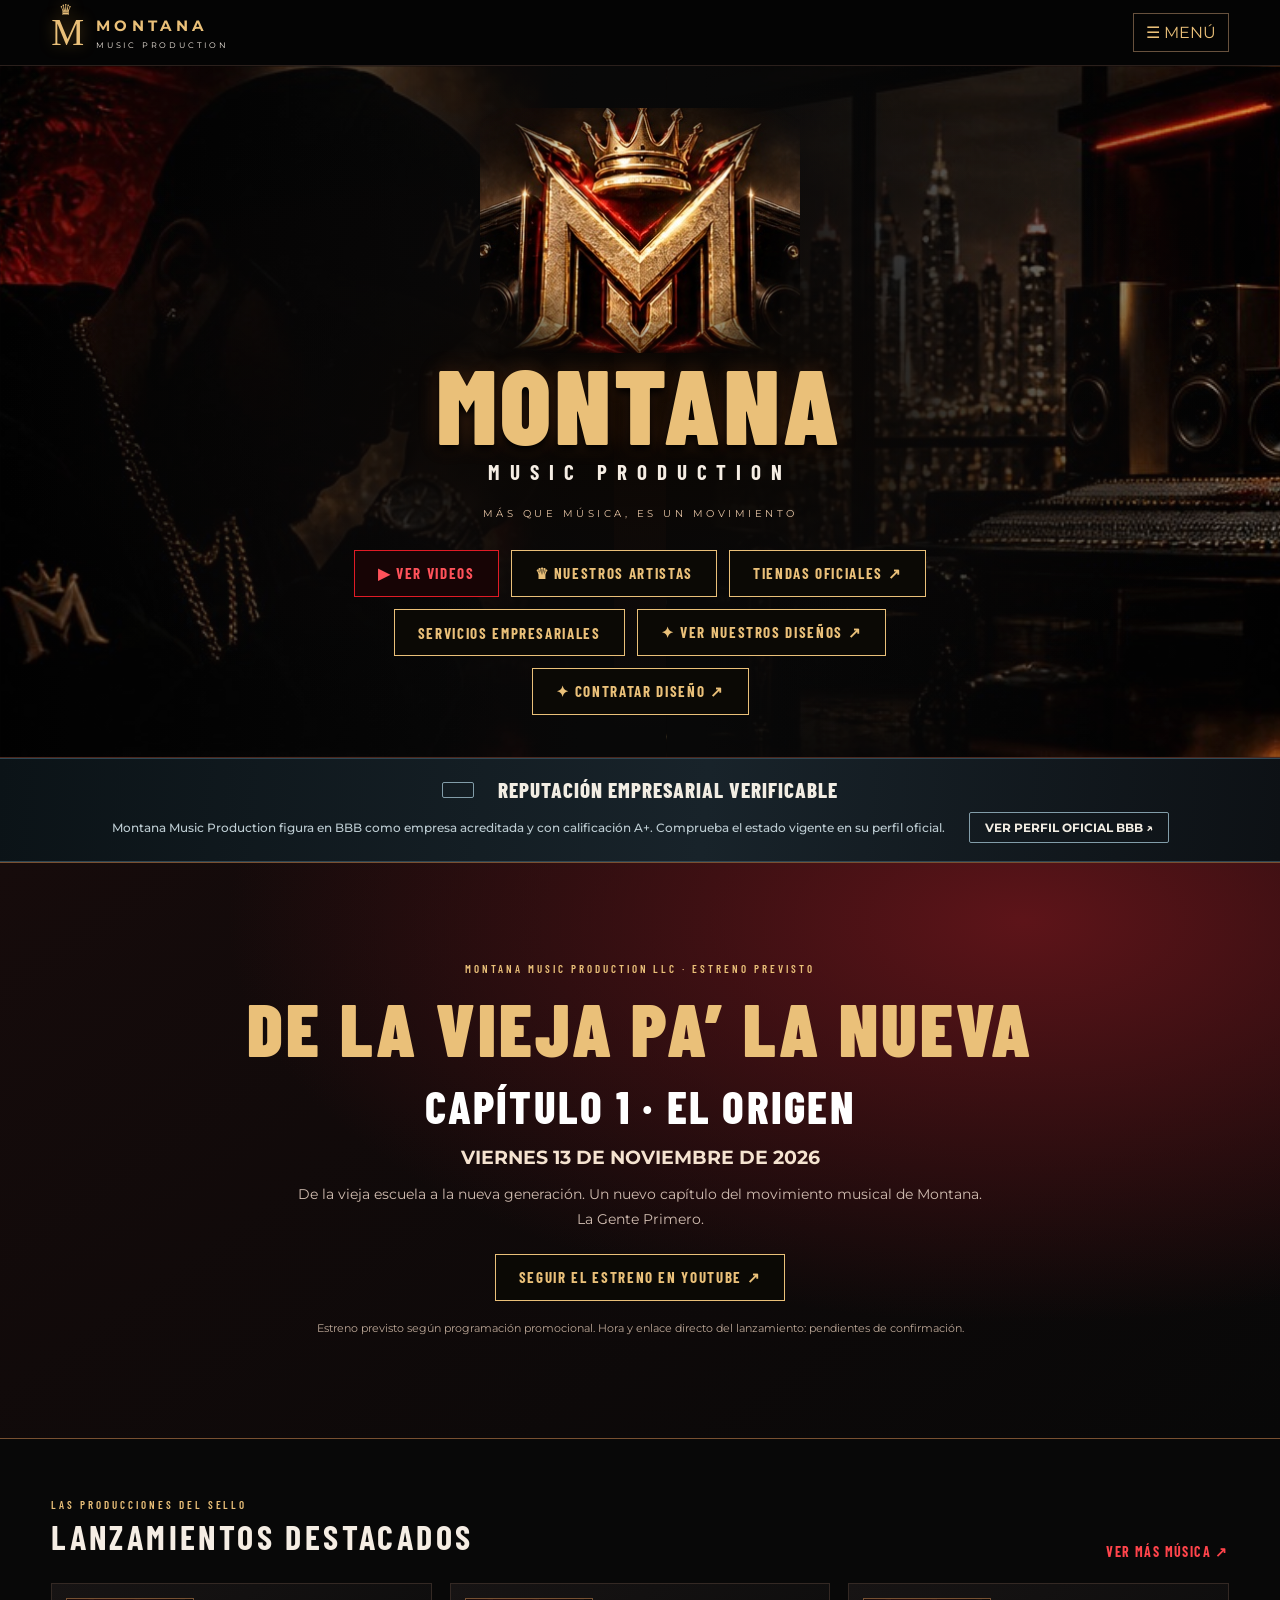
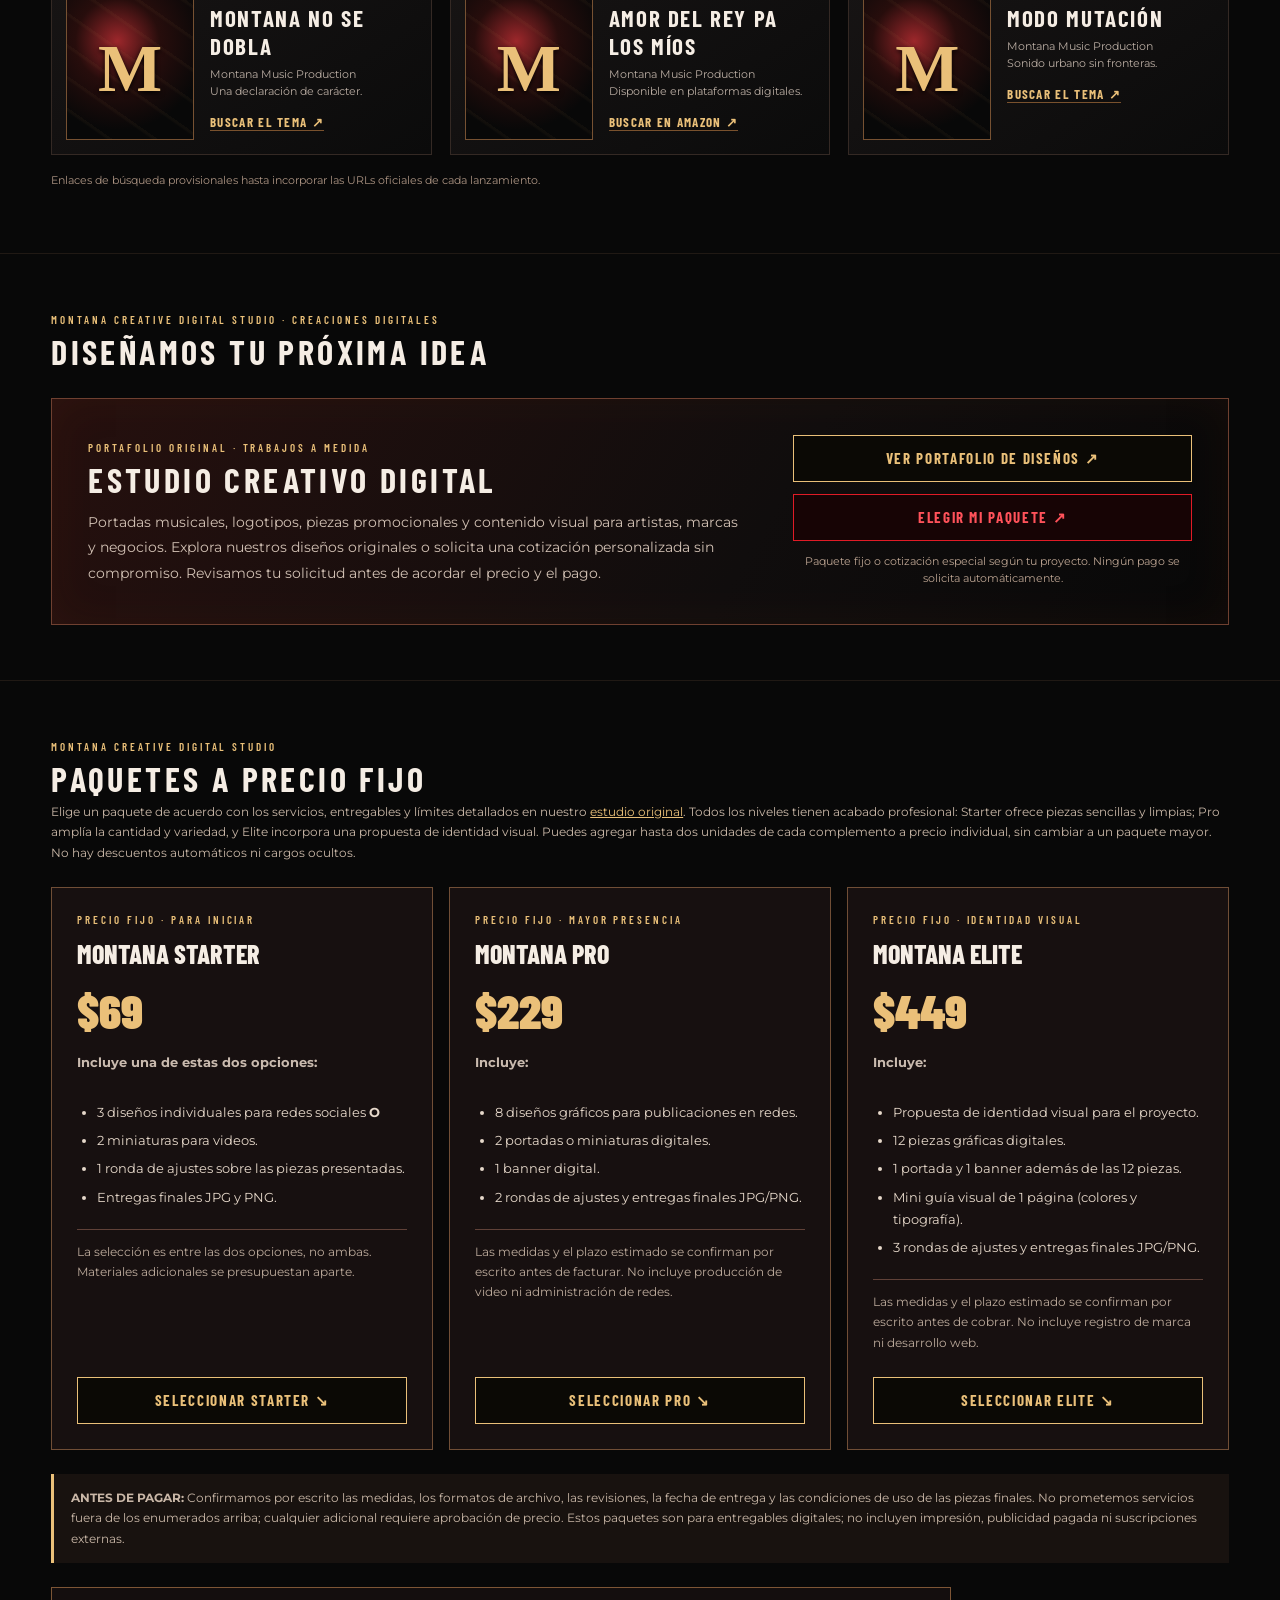
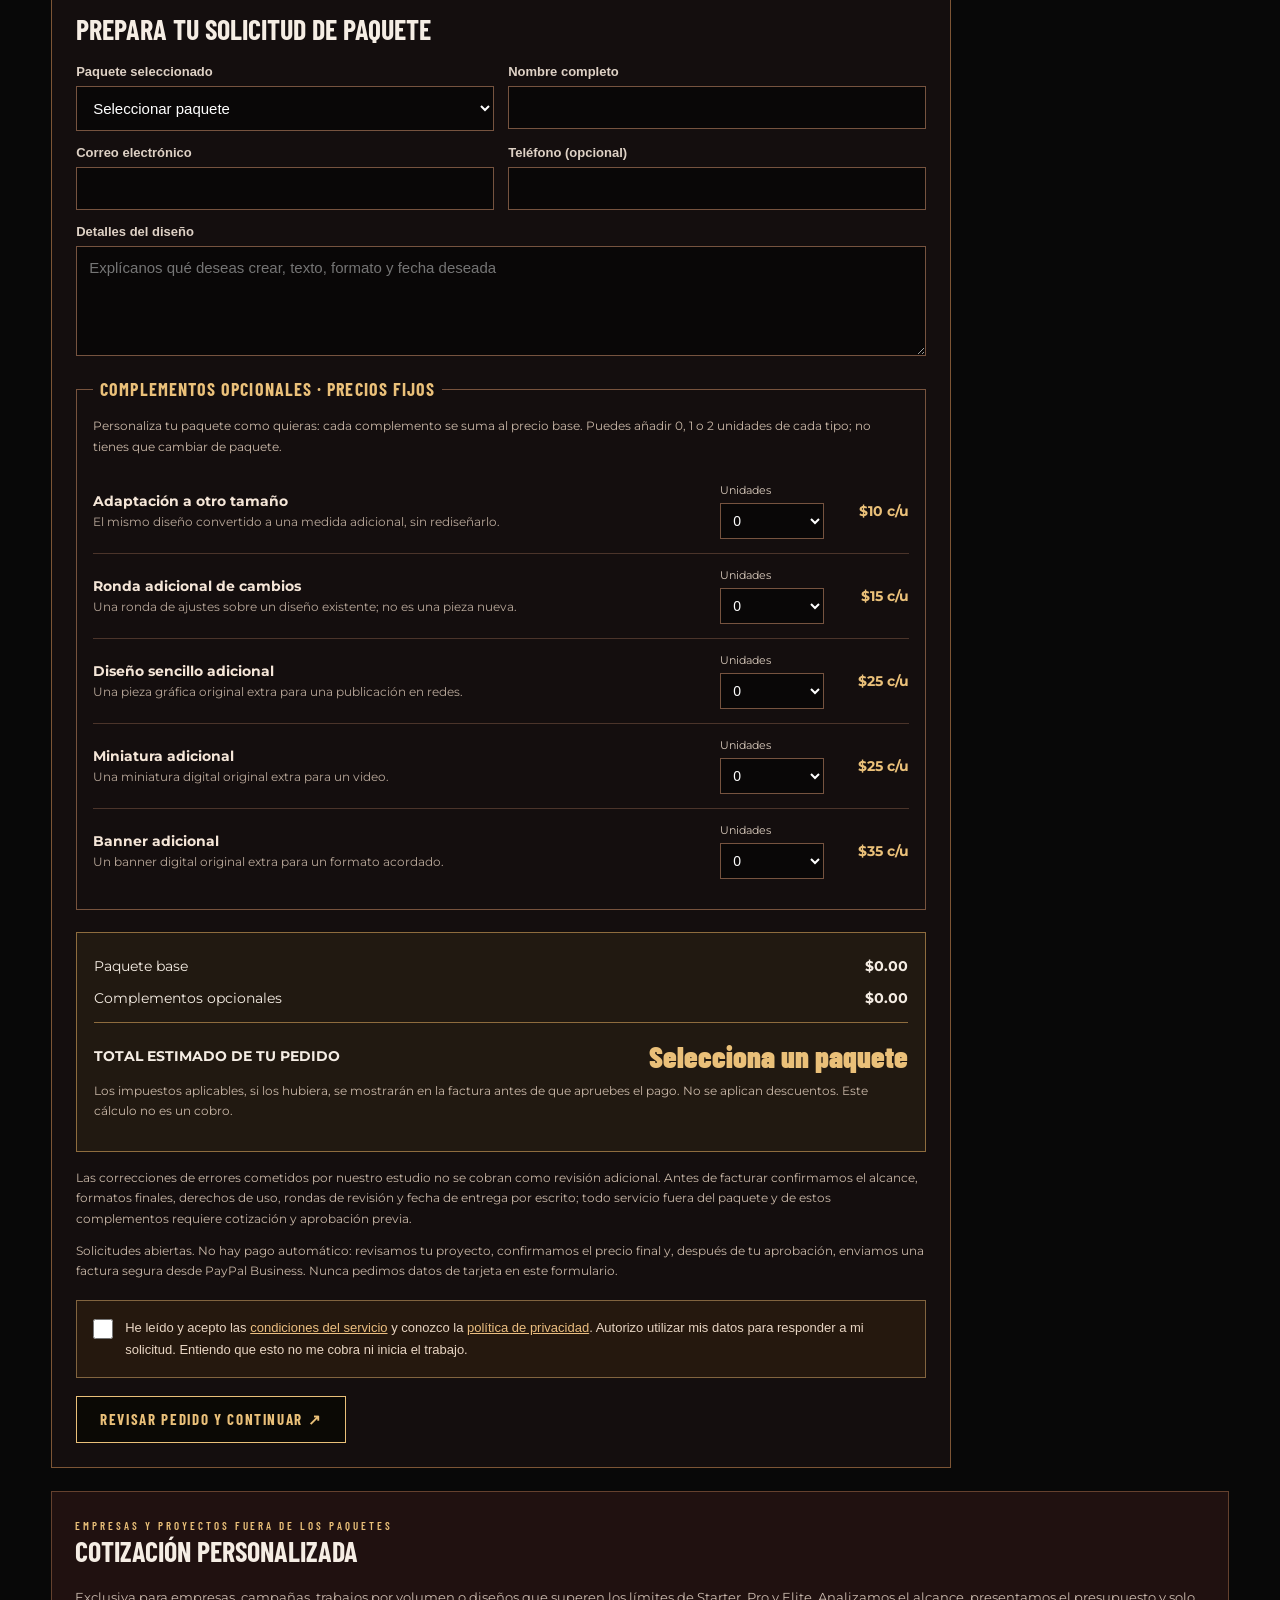
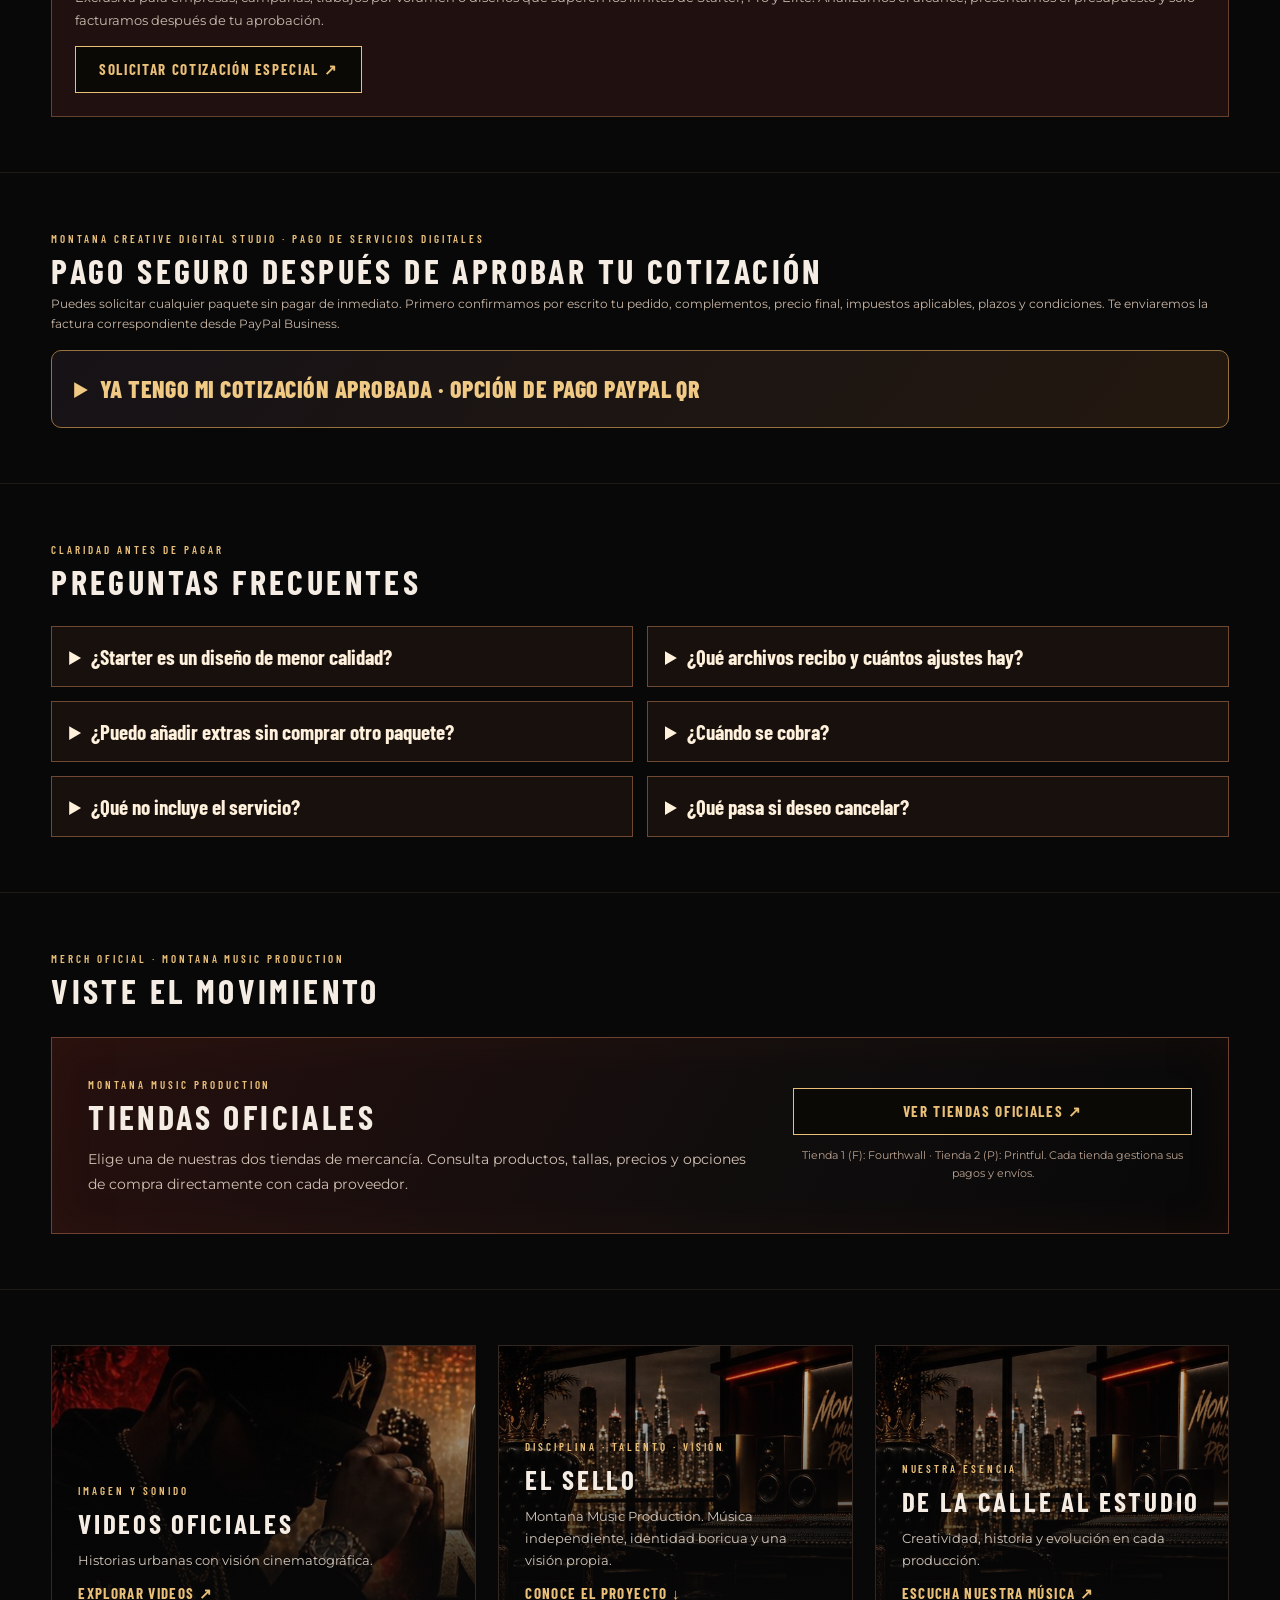
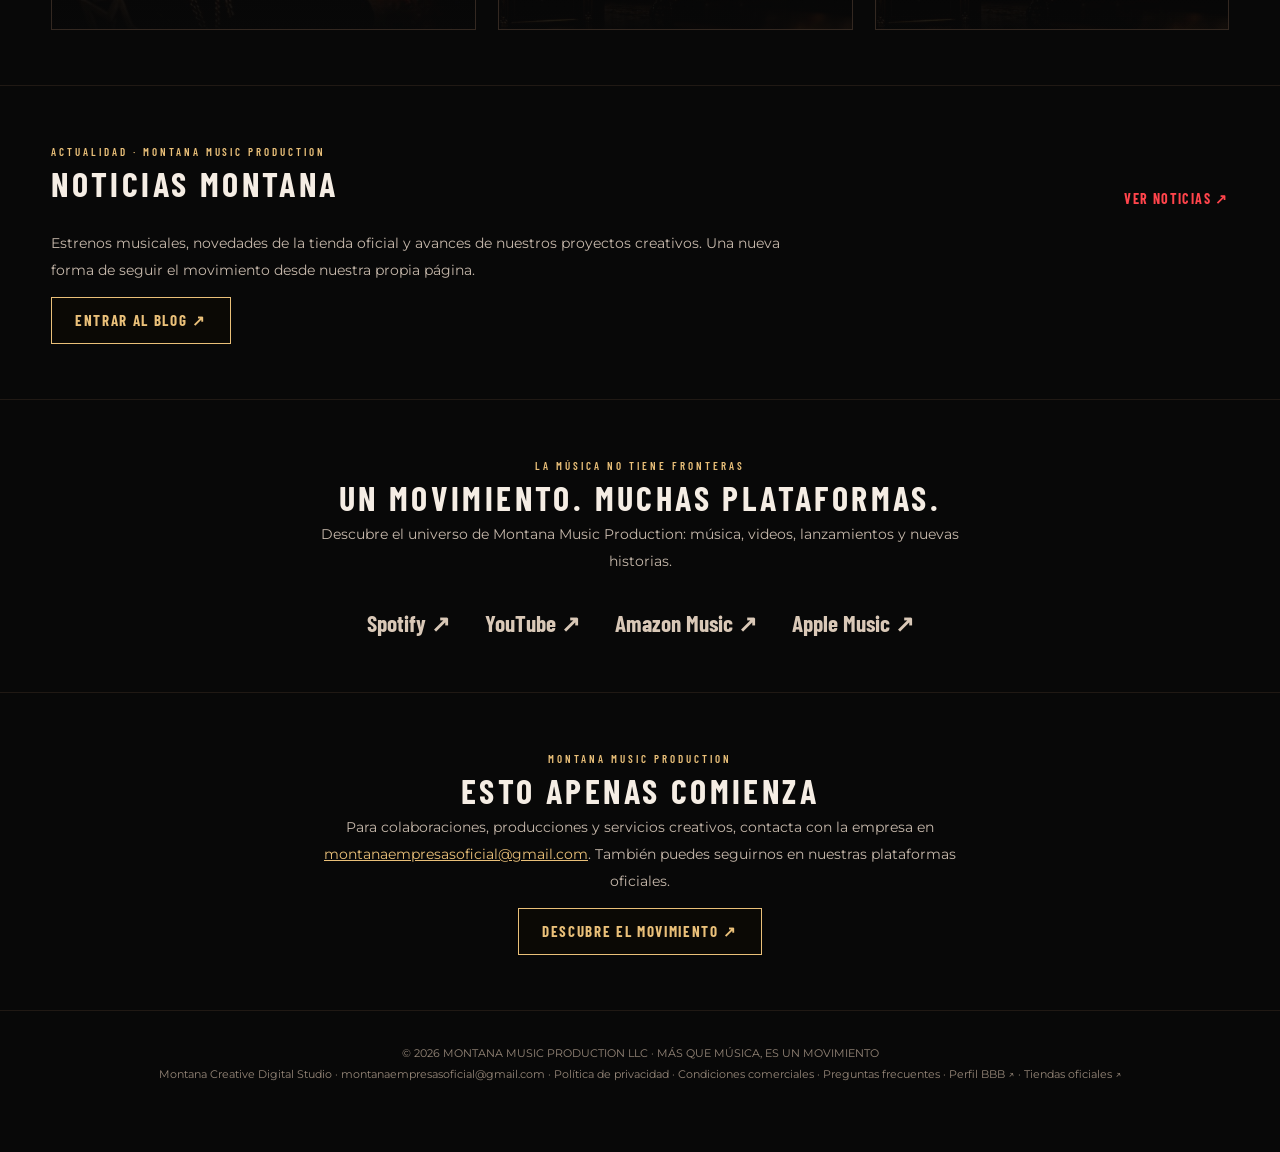
==== commit 07c16a99: "Añadir botón de Servicios Empresariales a la portada" ====
--- a/index.html
+++ b/index.html
@@ -14,7 +14,7 @@
 .paypal-payment-check .paypal-qr-warning{border-left:3px solid #e4b36d;padding-left:12px;color:#f5dcae!important}
 @media(max-width:540px){.paypal-payment-check{padding:16px}.paypal-payment-check .paypal-qr-art{margin:auto;flex:0 1 260px}}.printful-section{margin-top:30px;padding:25px;border:1px solid #6f4030;background:#120c0b}.printful-section h2{color:var(--gold)}.printful-section>p{color:#cbb9a9;font-size:13px;line-height:1.7}.printful-grid{display:grid;grid-template-columns:repeat(3,minmax(0,1fr));gap:16px;margin:20px 0}.printful-product{border:1px solid #493128;background:#090909;padding:12px}.printful-product img{display:block;width:100%;aspect-ratio:1;object-fit:cover}.printful-product h3{font:700 20px 'Barlow Condensed',sans-serif;margin:12px 0 6px}.printful-product p,.printful-note{font-size:11px;color:#c2aa99;line-height:1.6}@media(max-width:760px){.printful-grid{grid-template-columns:repeat(2,minmax(0,1fr))}}@media(max-width:440px){.printful-grid{grid-template-columns:1fr}}
 .printful-product .printful-price{color:var(--gold);font-weight:800;font-size:17px;margin:8px 0}
-.printful-order{display:inline-block;margin-top:10px;padding:10px 13px;font-size:12px;text-align:center}.printful-product .printful-order-note{font-size:11px;margin-top:8px;color:#c2aa99}</style><script type="application/ld+json">{"@context":"https://schema.org","@type":"Organization","name":"Montana Music Production LLC","url":"https://montanamusicproduction.com/","logo":"https://montanamusicproduction.com/emblem.jpg","email":"montanaempresasoficial@gmail.com","description":"Sello musical y servicio de diseño gráfico digital Montana Creative Digital Studio.","subOrganization":{"@type":"Organization","name":"Montana Creative Digital Studio"}}</script><script>function loadScript(a){var b=document.getElementsByTagName("head")[0],c=document.createElement("script");c.type="text/javascript",c.src="https://tracker.metricool.com/resources/be.js",c.onreadystatechange=a,c.onload=a,b.appendChild(c)}loadScript(function(){beTracker.t({hash:"8ffea4eab319d0949e5e7db706928e58"})});</script></head><body><header><a class="brand notranslate" translate="no" href="#inicio" aria-label="Montana Music Production, inicio"><span class="brandmark">M</span><span><b><span class="notranslate" translate="no">MONTANA</span></b><small>MUSIC PRODUCTION</small></span></a><button class="menu" id="menu" aria-expanded="false" aria-controls="nav">☰ MENÚ</button><nav id="nav"><a href="#inicio">Inicio</a><a href="artistas.html">Artistas</a><a href="noticias.html">Noticias</a><a href="tiendas.html">Tiendas oficiales</a><a href="https://montanamusicproduction.com/studio/" target="_blank" rel="noopener noreferrer">Estudio creativo</a><a href="#paquetes-digitales">Contratar diseño</a><a href="#musica">Música</a><a href="#videos">Videos</a><a href="#sello">El sello</a><a href="#plataformas">Plataformas</a><a href="https://43g55d.share-na2.hsforms.com/2W3sPLwE3SKajOh-fbo1z5w" target="_blank" rel="noopener noreferrer">Cotización especial</a><a href="#contacto">Contacto</a></nav><a class="topcta" href="#musica">▶ ESCUCHA AHORA</a></header><main><section class="hero" id="inicio"><div class="glow"></div><div class="hero-content"><img class="hero-emblem" src="emblem.jpg" alt="Emblema M coronada en oro de Montana Music Production"><h1><span class="notranslate" translate="no">MONTANA</span></h1><div class="subbrand notranslate" translate="no">MUSIC PRODUCTION</div><p class="tagline">MÁS QUE MÚSICA, ES UN MOVIMIENTO</p><div class="hero-actions"><a class="button" href="#videos">▶ VER VIDEOS</a><a class="button gold" href="artistas.html">♛ NUESTROS ARTISTAS</a><a class="button gold" href="tiendas.html">TIENDAS OFICIALES ↗</a><a class="button gold" href="https://montanamusicproduction.com/studio/" target="_blank" rel="noopener noreferrer" aria-label="Ver el portafolio original de Montana Creative Digital Studio">✦ VER NUESTROS DISEÑOS ↗</a><a class="button gold" href="#paquetes-digitales" aria-label="Escoger un paquete de diseño digital y complementos con precio transparente.">✦ CONTRATAR DISEÑO ↗</a></div></div></section><aside class="bbb-proof" aria-label="Perfil empresarial verificable en Better Business Bureau"><div class="bbb-proof-inner"><a class="bbb-dynamic" href="https://www.bbb.org/us/wi/milwaukee/profile/music/montana-music-production-0694-1000059355" target="_blank" rel="noopener noreferrer" aria-label="Verificar la acreditación de Montana Music Production en BBB"><img src="https://seal-wisconsin.bbb.org/seals/blue-seal-250-52-bbb-1000059355.png" width="250" height="52" loading="lazy" decoding="async" alt="Montana Music Production - sello dinámico BBB Accredited Business" onerror="this.style.display='none'"></a><strong>REPUTACIÓN EMPRESARIAL VERIFICABLE</strong><span>Montana Music Production figura en BBB como empresa acreditada y con calificación A+. Comprueba el estado vigente en su perfil oficial.</span><a href="https://www.bbb.org/us/wi/milwaukee/profile/music/montana-music-production-0694-1000059355" target="_blank" rel="noopener noreferrer" aria-label="Consultar la acreditación y calificación actual de Montana Music Production en Better Business Bureau">VER PERFIL OFICIAL BBB ↗</a></div></aside><section class="section" id="estreno-viernes-13" aria-labelledby="estreno-titulo" style="background:radial-gradient(ellipse at 80% 10%,#5d1419 0%,transparent 55%),linear-gradient(145deg,#160b0b,#080808);border-top:1px solid #785031;border-bottom:1px solid #785031"><div class="wrap" style="max-width:1160px;margin:auto;text-align:center;padding:40px 4% 45px"><span class="eyebrow">MONTANA MUSIC PRODUCTION LLC · ESTRENO PREVISTO</span><h2 id="estreno-titulo" style="font:900 clamp(37px,6vw,74px)/1 'Barlow Condensed',Impact,sans-serif;letter-spacing:.04em;color:var(--gold);margin:14px 0">DE LA VIEJA PA’ LA NUEVA</h2><h3 style="font:800 clamp(26px,4vw,45px) 'Barlow Condensed',Impact,sans-serif;letter-spacing:.05em;margin:10px 0;color:#fff">CAPÍTULO 1 · EL ORIGEN</h3><p style="font:700 19px/1.6 Montserrat,Arial,sans-serif;color:#f5e3d0;margin:0 0 8px">VIERNES 13 DE NOVIEMBRE DE 2026</p><p style="max-width:700px;margin:0 auto 22px;color:#d1bdb1;font:14px/1.8 Montserrat,Arial,sans-serif">De la vieja escuela a la nueva generación. Un nuevo capítulo del movimiento musical de Montana. La Gente Primero.</p><a class="button gold" href="https://www.youtube.com/@montanamusicproduction" target="_blank" rel="noopener noreferrer">SEGUIR EL ESTRENO EN YOUTUBE ↗</a><p style="color:#bca797;font-size:11px;line-height:1.7;margin:18px auto 0;max-width:720px">Estreno previsto según programación promocional. Hora y enlace directo del lanzamiento: pendientes de confirmación.</p></div></section><section class="section" id="musica"><div class="wrap"><div class="section-title"><div><span class="eyebrow">Las producciones del sello</span><h2>LANZAMIENTOS DESTACADOS</h2></div><a class="all" href="https://www.youtube.com/results?search_query=Montana+Music+Production" target="_blank" rel="noopener noreferrer">VER MÁS MÚSICA ↗</a></div><div class="cards"><article class="release"><div class="cover"><b>M</b></div><div><h3><span class="notranslate" translate="no">MONTANA</span> NO SE DOBLA</h3><p><span class="notranslate" translate="no">Montana Music Production</span><br>Una declaración de carácter.</p><a href="https://www.youtube.com/results?search_query=Montana+No+Se+Dobla" target="_blank" rel="noopener noreferrer">BUSCAR EL TEMA ↗</a></div></article><article class="release"><div class="cover"><b>M</b></div><div><h3>AMOR DEL REY PA LOS MÍOS</h3><p><span class="notranslate" translate="no">Montana Music Production</span><br>Disponible en plataformas digitales.</p><a href="https://music.amazon.com/search/AMOR+DEL+REY+PA+LOS+MIOS" target="_blank" rel="noopener noreferrer">BUSCAR EN AMAZON ↗</a></div></article><article class="release"><div class="cover"><b>M</b></div><div><h3>MODO MUTACIÓN</h3><p><span class="notranslate" translate="no">Montana Music Production</span><br>Sonido urbano sin fronteras.</p><a href="https://www.youtube.com/results?search_query=Montana+Modo+Mutacion" target="_blank" rel="noopener noreferrer">BUSCAR EL TEMA ↗</a></div></article></div><p class="note">Enlaces de búsqueda provisionales hasta incorporar las URLs oficiales de cada lanzamiento.</p></div></section><section class="section" id="creaciones-digitales"><div class="wrap"><div class="section-title"><div><span class="eyebrow">Montana Creative Digital Studio · Creaciones digitales</span><h2>DISEÑAMOS TU PRÓXIMA IDEA</h2></div></div><div class="shop-banner"><div><span class="eyebrow">Portafolio original · Trabajos a medida</span><h2>ESTUDIO CREATIVO DIGITAL</h2><p>Portadas musicales, logotipos, piezas promocionales y contenido visual para artistas, marcas y negocios. Explora nuestros diseños originales o solicita una cotización personalizada sin compromiso. Revisamos tu solicitud antes de acordar el precio y el pago.</p></div><div class="shop-actions"><a class="button gold" href="https://montanamusicproduction.com/studio/" target="_blank" rel="noopener noreferrer" aria-label="Abrir el portafolio original de Montana Creative Digital Studio">VER PORTAFOLIO DE DISEÑOS ↗</a><a class="button" href="#paquetes-digitales" aria-label="Elegir paquete de diseño digital y complementos con precios fijos">ELEGIR MI PAQUETE ↗</a><span class="shop-trust">Paquete fijo o cotización especial según tu proyecto. Ningún pago se solicita automáticamente.</span></div></div></div></section><section class="section" id="paquetes-digitales"><div class="wrap"><span class="eyebrow">Montana Creative Digital Studio</span><h2>PAQUETES A PRECIO FIJO</h2><p class="digital-note">Elige un paquete de acuerdo con los servicios, entregables y límites detallados en nuestro <a style="color:var(--gold);text-decoration:underline" href="https://montanamusicproduction.com/studio/" target="_blank" rel="noopener noreferrer">estudio original</a>. Todos los niveles tienen acabado profesional: Starter ofrece piezas sencillas y limpias; Pro amplía la cantidad y variedad, y Elite incorpora una propuesta de identidad visual. Puedes agregar hasta dos unidades de cada complemento a precio individual, sin cambiar a un paquete mayor. No hay descuentos automáticos ni cargos ocultos.</p><div class="digital-packages"><article class="digital-package"><span class="eyebrow">Precio fijo · Para iniciar</span><h3 class="notranslate" translate="no">MONTANA STARTER</h3><span class="price">$69</span><p><strong>Incluye una de estas dos opciones:</strong></p><ul class="digital-contents"><li>3 diseños individuales para redes sociales <strong>O</strong></li><li>2 miniaturas para videos.</li><li>1 ronda de ajustes sobre las piezas presentadas.</li><li>Entregas finales JPG y PNG.</li></ul><p class="digital-limit">La selección es entre las dos opciones, no ambas. Materiales adicionales se presupuestan aparte.</p><button class="button gold digital-choose" data-plan="starter" type="button">SELECCIONAR STARTER ↘</button></article><article class="digital-package"><span class="eyebrow">Precio fijo · Mayor presencia</span><h3 class="notranslate" translate="no">MONTANA PRO</h3><span class="price">$229</span><p><strong>Incluye:</strong></p><ul class="digital-contents"><li>8 diseños gráficos para publicaciones en redes.</li><li>2 portadas o miniaturas digitales.</li><li>1 banner digital.</li><li>2 rondas de ajustes y entregas finales JPG/PNG.</li></ul><p class="digital-limit">Las medidas y el plazo estimado se confirman por escrito antes de facturar. No incluye producción de video ni administración de redes.</p><button class="button gold digital-choose" data-plan="pro" type="button">SELECCIONAR PRO ↘</button></article><article class="digital-package"><span class="eyebrow">Precio fijo · Identidad visual</span><h3 class="notranslate" translate="no">MONTANA ELITE</h3><span class="price">$449</span><p><strong>Incluye:</strong></p><ul class="digital-contents"><li>Propuesta de identidad visual para el proyecto.</li><li>12 piezas gráficas digitales.</li><li>1 portada y 1 banner además de las 12 piezas.</li><li>Mini guía visual de 1 página (colores y tipografía).</li><li>3 rondas de ajustes y entregas finales JPG/PNG.</li></ul><p class="digital-limit">Las medidas y el plazo estimado se confirman por escrito antes de cobrar. No incluye registro de marca ni desarrollo web.</p><button class="button gold digital-choose" data-plan="elite" type="button">SELECCIONAR ELITE ↘</button></article></div><p class="digital-note digital-contract"><strong>ANTES DE PAGAR:</strong> Confirmamos por escrito las medidas, los formatos de archivo, las revisiones, la fecha de entrega y las condiciones de uso de las piezas finales. No prometemos servicios fuera de los enumerados arriba; cualquier adicional requiere aprobación de precio. Estos paquetes son para entregables digitales; no incluyen impresión, publicidad pagada ni suscripciones externas.</p><div class="digital-form" id="pedido-digital"><h3>PREPARA TU SOLICITUD DE PAQUETE</h3><form id="digital-order-form"><div class="digital-fields"><label>Paquete seleccionado<select name="paquete" id="digital-plan" required><option value="">Seleccionar paquete</option><option value="starter">Montana Starter — $69</option><option value="pro">Montana Pro — $229</option><option value="elite">Montana Elite — $449</option></select></label><label>Nombre completo<input name="nombre" id="digital-name" autocomplete="name" maxlength="120" required></label><label>Correo electrónico<input name="email" type="email" autocomplete="email" maxlength="160" required></label><label>Teléfono (opcional)<input name="telefono" type="tel" autocomplete="tel" maxlength="40"></label><label class="wide">Detalles del diseño<textarea name="detalles" maxlength="3000" placeholder="Explícanos qué deseas crear, texto, formato y fecha deseada" required></textarea></label></div><div class="digital-starter-choice" id="digital-starter-choice"><label class="digital-label" for="digital-starter-option">Starter: elige SOLO una opción incluida</label><select id="digital-starter-option" name="opcion_starter"><option value="">Selecciona el contenido base</option><option value="social">3 diseños sencillos para publicaciones de redes sociales</option><option value="thumb">2 miniaturas para videos</option></select><p class="digital-note">Esta elección está incluida en los $69; no se cobran las dos opciones juntas. Si quieres piezas extra, elige complementos abajo.</p></div><fieldset class="digital-addons"><legend>COMPLEMENTOS OPCIONALES · PRECIOS FIJOS</legend><p class="digital-note">Personaliza tu paquete como quieras: cada complemento se suma al precio base. Puedes añadir 0, 1 o 2 unidades de cada tipo; no tienes que cambiar de paquete.</p><div class="digital-addon-list"><div class="digital-addon"><div><strong>Adaptación a otro tamaño</strong><span>El mismo diseño convertido a una medida adicional, sin rediseñarlo.</span></div><label>Unidades <select class="digital-addon-qty" name="extra_formato" data-key="formato" data-price="10" aria-label="Adaptación a otro tamaño"><option value="0">0</option><option value="1">1</option><option value="2">2</option></select></label><b>$10 c/u</b></div><div class="digital-addon"><div><strong>Ronda adicional de cambios</strong><span>Una ronda de ajustes sobre un diseño existente; no es una pieza nueva.</span></div><label>Unidades <select class="digital-addon-qty" name="extra_revision" data-key="revision" data-price="15" aria-label="Ronda adicional de cambios"><option value="0">0</option><option value="1">1</option><option value="2">2</option></select></label><b>$15 c/u</b></div><div class="digital-addon"><div><strong>Diseño sencillo adicional</strong><span>Una pieza gráfica original extra para una publicación en redes.</span></div><label>Unidades <select class="digital-addon-qty" name="extra_diseno" data-key="diseno" data-price="25" aria-label="Diseño sencillo adicional"><option value="0">0</option><option value="1">1</option><option value="2">2</option></select></label><b>$25 c/u</b></div><div class="digital-addon"><div><strong>Miniatura adicional</strong><span>Una miniatura digital original extra para un video.</span></div><label>Unidades <select class="digital-addon-qty" name="extra_miniatura" data-key="miniatura" data-price="25" aria-label="Miniatura adicional"><option value="0">0</option><option value="1">1</option><option value="2">2</option></select></label><b>$25 c/u</b></div><div class="digital-addon"><div><strong>Banner adicional</strong><span>Un banner digital original extra para un formato acordado.</span></div><label>Unidades <select class="digital-addon-qty" name="extra_banner" data-key="banner" data-price="35" aria-label="Banner adicional"><option value="0">0</option><option value="1">1</option><option value="2">2</option></select></label><b>$35 c/u</b></div></div></fieldset><div class="digital-summary" aria-live="polite"><div><span>Paquete base</span><strong id="digital-base">$0.00</strong></div><div><span>Complementos opcionales</span><strong id="digital-extras">$0.00</strong></div><div class="digital-grand-total"><span>TOTAL ESTIMADO DE TU PEDIDO</span><strong id="digital-total">$0.00</strong></div><p class="digital-note">Los impuestos aplicables, si los hubiera, se mostrarán en la factura antes de que apruebes el pago. No se aplican descuentos. Este cálculo no es un cobro.</p></div><p class="digital-note">Las correcciones de errores cometidos por nuestro estudio no se cobran como revisión adicional. Antes de facturar confirmamos el alcance, formatos finales, derechos de uso, rondas de revisión y fecha de entrega por escrito; todo servicio fuera del paquete y de estos complementos requiere cotización y aprobación previa.</p><p class="digital-note">Solicitudes abiertas. No hay pago automático: revisamos tu proyecto, confirmamos el precio final y, después de tu aprobación, enviamos una factura segura desde PayPal Business. Nunca pedimos datos de tarjeta en este formulario.</p><label class="digital-legal-check"><input type="checkbox" id="digital-terms" required><span>He leído y acepto las <a href="terminos-diseno.html" target="_blank" rel="noopener noreferrer">condiciones del servicio</a> y conozco la <a href="privacidad.html" target="_blank" rel="noopener noreferrer">política de privacidad</a>. Autorizo utilizar mis datos para responder a mi solicitud. Entiendo que esto no me cobra ni inicia el trabajo.</span></label><button class="button gold" type="submit">REVISAR PEDIDO Y CONTINUAR ↗</button></form><div class="digital-result" id="digital-result" aria-live="polite"><strong>DESGLOSE PREPARADO: TODAVÍA NO ENVIADO NI COBRADO.</strong><p class="digital-note">Completa el formulario oficial para registrar tu solicitud o envía el desglose por correo como alternativa. El pedido no se envía automáticamente al preparar este resumen.</p><textarea id="digital-summary" readonly aria-label="Texto de pedido preparado"></textarea><div class="hero-actions" style="justify-content:flex-start"><a class="button gold" href="mailto:montanaempresasoficial@gmail.com" id="digital-mail">ABRIR CORREO PARA ENVIAR ↗</a><button class="button gold" type="button" id="digital-copy">COPIAR PEDIDO</button></div><p id="digital-copy-status" class="digital-note" aria-live="polite"></p><div class="digital-hubspot" id="digital-hubspot"><h4>ÚLTIMO PASO · ENVÍA TU PEDIDO AL ESTUDIO</h4><p>Completa y envía el formulario de HubSpot que aparece abajo. Antes de enviarlo, comprueba que incluya tu correo y el desglose de paquete y complementos. Si no aparece el desglose, <strong>cópialo y pégalo en el campo de mensaje</strong>. Si ese campo no existe, envíalo por correo usando el botón anterior.</p><div id="digital-hs-host"></div><p id="digital-hs-status" role="status" aria-live="polite" class="digital-note">Preparando el formulario oficial…</p><p class="digital-note">Si no carga aquí, <a href="https://43g55d.share-na2.hsforms.com/2W3sPLwE3SKajOh-fbo1z5w" target="_blank" rel="noopener noreferrer">abre el formulario de HubSpot directamente</a>. La alternativa de correo siempre está disponible.</p><p id="digital-hs-success" role="status" class="digital-hs-confirmation" hidden>HubSpot confirmó el envío del formulario. Aún no se ha cobrado nada; revisaremos tu solicitud antes de emitir una factura de PayPal Business, solo cuando apruebes el importe final.</p></div></div></div><div class="digital-quote"><span class="eyebrow">Empresas y proyectos fuera de los paquetes</span><h3>COTIZACIÓN PERSONALIZADA</h3><p>Exclusiva para empresas, campañas, trabajos por volumen o diseños que superen los límites de Starter, Pro y Elite. Analizamos el alcance, presentamos el presupuesto y solo facturamos después de tu aprobación.</p><a class="button gold" href="https://43g55d.share-na2.hsforms.com/2W3sPLwE3SKajOh-fbo1z5w" target="_blank" rel="noopener noreferrer">SOLICITAR COTIZACIÓN ESPECIAL ↗</a></div></div></section><section class="section" id="pago-paypal-qr"><div class="wrap">
+.printful-order{display:inline-block;margin-top:10px;padding:10px 13px;font-size:12px;text-align:center}.printful-product .printful-order-note{font-size:11px;margin-top:8px;color:#c2aa99}</style><script type="application/ld+json">{"@context":"https://schema.org","@type":"Organization","name":"Montana Music Production LLC","url":"https://montanamusicproduction.com/","logo":"https://montanamusicproduction.com/emblem.jpg","email":"montanaempresasoficial@gmail.com","description":"Sello musical y servicio de diseño gráfico digital Montana Creative Digital Studio.","subOrganization":{"@type":"Organization","name":"Montana Creative Digital Studio"}}</script><script>function loadScript(a){var b=document.getElementsByTagName("head")[0],c=document.createElement("script");c.type="text/javascript",c.src="https://tracker.metricool.com/resources/be.js",c.onreadystatechange=a,c.onload=a,b.appendChild(c)}loadScript(function(){beTracker.t({hash:"8ffea4eab319d0949e5e7db706928e58"})});</script></head><body><header><a class="brand notranslate" translate="no" href="#inicio" aria-label="Montana Music Production, inicio"><span class="brandmark">M</span><span><b><span class="notranslate" translate="no">MONTANA</span></b><small>MUSIC PRODUCTION</small></span></a><button class="menu" id="menu" aria-expanded="false" aria-controls="nav">☰ MENÚ</button><nav id="nav"><a href="#inicio">Inicio</a><a href="artistas.html">Artistas</a><a href="noticias.html">Noticias</a><a href="tiendas.html">Tiendas oficiales</a><a href="https://montanamusicproduction.com/studio/" target="_blank" rel="noopener noreferrer">Estudio creativo</a><a href="#paquetes-digitales">Contratar diseño</a><a href="#musica">Música</a><a href="#videos">Videos</a><a href="#sello">El sello</a><a href="#plataformas">Plataformas</a><a href="https://43g55d.share-na2.hsforms.com/2W3sPLwE3SKajOh-fbo1z5w" target="_blank" rel="noopener noreferrer">Cotización especial</a><a href="#contacto">Contacto</a></nav><a class="topcta" href="#musica">▶ ESCUCHA AHORA</a></header><main><section class="hero" id="inicio"><div class="glow"></div><div class="hero-content"><img class="hero-emblem" src="emblem.jpg" alt="Emblema M coronada en oro de Montana Music Production"><h1><span class="notranslate" translate="no">MONTANA</span></h1><div class="subbrand notranslate" translate="no">MUSIC PRODUCTION</div><p class="tagline">MÁS QUE MÚSICA, ES UN MOVIMIENTO</p><div class="hero-actions"><a class="button" href="#videos">▶ VER VIDEOS</a><a class="button gold" href="artistas.html">♛ NUESTROS ARTISTAS</a><a class="button gold" href="tiendas.html">TIENDAS OFICIALES ↗</a><a class="button gold" href="/servicios-empresariales/">SERVICIOS EMPRESARIALES</a><a class="button gold" href="https://montanamusicproduction.com/studio/" target="_blank" rel="noopener noreferrer" aria-label="Ver el portafolio original de Montana Creative Digital Studio">✦ VER NUESTROS DISEÑOS ↗</a><a class="button gold" href="#paquetes-digitales" aria-label="Escoger un paquete de diseño digital y complementos con precio transparente.">✦ CONTRATAR DISEÑO ↗</a></div></div></section><aside class="bbb-proof" aria-label="Perfil empresarial verificable en Better Business Bureau"><div class="bbb-proof-inner"><a class="bbb-dynamic" href="https://www.bbb.org/us/wi/milwaukee/profile/music/montana-music-production-0694-1000059355" target="_blank" rel="noopener noreferrer" aria-label="Verificar la acreditación de Montana Music Production en BBB"><img src="https://seal-wisconsin.bbb.org/seals/blue-seal-250-52-bbb-1000059355.png" width="250" height="52" loading="lazy" decoding="async" alt="Montana Music Production - sello dinámico BBB Accredited Business" onerror="this.style.display='none'"></a><strong>REPUTACIÓN EMPRESARIAL VERIFICABLE</strong><span>Montana Music Production figura en BBB como empresa acreditada y con calificación A+. Comprueba el estado vigente en su perfil oficial.</span><a href="https://www.bbb.org/us/wi/milwaukee/profile/music/montana-music-production-0694-1000059355" target="_blank" rel="noopener noreferrer" aria-label="Consultar la acreditación y calificación actual de Montana Music Production en Better Business Bureau">VER PERFIL OFICIAL BBB ↗</a></div></aside><section class="section" id="estreno-viernes-13" aria-labelledby="estreno-titulo" style="background:radial-gradient(ellipse at 80% 10%,#5d1419 0%,transparent 55%),linear-gradient(145deg,#160b0b,#080808);border-top:1px solid #785031;border-bottom:1px solid #785031"><div class="wrap" style="max-width:1160px;margin:auto;text-align:center;padding:40px 4% 45px"><span class="eyebrow">MONTANA MUSIC PRODUCTION LLC · ESTRENO PREVISTO</span><h2 id="estreno-titulo" style="font:900 clamp(37px,6vw,74px)/1 'Barlow Condensed',Impact,sans-serif;letter-spacing:.04em;color:var(--gold);margin:14px 0">DE LA VIEJA PA’ LA NUEVA</h2><h3 style="font:800 clamp(26px,4vw,45px) 'Barlow Condensed',Impact,sans-serif;letter-spacing:.05em;margin:10px 0;color:#fff">CAPÍTULO 1 · EL ORIGEN</h3><p style="font:700 19px/1.6 Montserrat,Arial,sans-serif;color:#f5e3d0;margin:0 0 8px">VIERNES 13 DE NOVIEMBRE DE 2026</p><p style="max-width:700px;margin:0 auto 22px;color:#d1bdb1;font:14px/1.8 Montserrat,Arial,sans-serif">De la vieja escuela a la nueva generación. Un nuevo capítulo del movimiento musical de Montana. La Gente Primero.</p><a class="button gold" href="https://www.youtube.com/@montanamusicproduction" target="_blank" rel="noopener noreferrer">SEGUIR EL ESTRENO EN YOUTUBE ↗</a><p style="color:#bca797;font-size:11px;line-height:1.7;margin:18px auto 0;max-width:720px">Estreno previsto según programación promocional. Hora y enlace directo del lanzamiento: pendientes de confirmación.</p></div></section><section class="section" id="musica"><div class="wrap"><div class="section-title"><div><span class="eyebrow">Las producciones del sello</span><h2>LANZAMIENTOS DESTACADOS</h2></div><a class="all" href="https://www.youtube.com/results?search_query=Montana+Music+Production" target="_blank" rel="noopener noreferrer">VER MÁS MÚSICA ↗</a></div><div class="cards"><article class="release"><div class="cover"><b>M</b></div><div><h3><span class="notranslate" translate="no">MONTANA</span> NO SE DOBLA</h3><p><span class="notranslate" translate="no">Montana Music Production</span><br>Una declaración de carácter.</p><a href="https://www.youtube.com/results?search_query=Montana+No+Se+Dobla" target="_blank" rel="noopener noreferrer">BUSCAR EL TEMA ↗</a></div></article><article class="release"><div class="cover"><b>M</b></div><div><h3>AMOR DEL REY PA LOS MÍOS</h3><p><span class="notranslate" translate="no">Montana Music Production</span><br>Disponible en plataformas digitales.</p><a href="https://music.amazon.com/search/AMOR+DEL+REY+PA+LOS+MIOS" target="_blank" rel="noopener noreferrer">BUSCAR EN AMAZON ↗</a></div></article><article class="release"><div class="cover"><b>M</b></div><div><h3>MODO MUTACIÓN</h3><p><span class="notranslate" translate="no">Montana Music Production</span><br>Sonido urbano sin fronteras.</p><a href="https://www.youtube.com/results?search_query=Montana+Modo+Mutacion" target="_blank" rel="noopener noreferrer">BUSCAR EL TEMA ↗</a></div></article></div><p class="note">Enlaces de búsqueda provisionales hasta incorporar las URLs oficiales de cada lanzamiento.</p></div></section><section class="section" id="creaciones-digitales"><div class="wrap"><div class="section-title"><div><span class="eyebrow">Montana Creative Digital Studio · Creaciones digitales</span><h2>DISEÑAMOS TU PRÓXIMA IDEA</h2></div></div><div class="shop-banner"><div><span class="eyebrow">Portafolio original · Trabajos a medida</span><h2>ESTUDIO CREATIVO DIGITAL</h2><p>Portadas musicales, logotipos, piezas promocionales y contenido visual para artistas, marcas y negocios. Explora nuestros diseños originales o solicita una cotización personalizada sin compromiso. Revisamos tu solicitud antes de acordar el precio y el pago.</p></div><div class="shop-actions"><a class="button gold" href="https://montanamusicproduction.com/studio/" target="_blank" rel="noopener noreferrer" aria-label="Abrir el portafolio original de Montana Creative Digital Studio">VER PORTAFOLIO DE DISEÑOS ↗</a><a class="button" href="#paquetes-digitales" aria-label="Elegir paquete de diseño digital y complementos con precios fijos">ELEGIR MI PAQUETE ↗</a><span class="shop-trust">Paquete fijo o cotización especial según tu proyecto. Ningún pago se solicita automáticamente.</span></div></div></div></section><section class="section" id="paquetes-digitales"><div class="wrap"><span class="eyebrow">Montana Creative Digital Studio</span><h2>PAQUETES A PRECIO FIJO</h2><p class="digital-note">Elige un paquete de acuerdo con los servicios, entregables y límites detallados en nuestro <a style="color:var(--gold);text-decoration:underline" href="https://montanamusicproduction.com/studio/" target="_blank" rel="noopener noreferrer">estudio original</a>. Todos los niveles tienen acabado profesional: Starter ofrece piezas sencillas y limpias; Pro amplía la cantidad y variedad, y Elite incorpora una propuesta de identidad visual. Puedes agregar hasta dos unidades de cada complemento a precio individual, sin cambiar a un paquete mayor. No hay descuentos automáticos ni cargos ocultos.</p><div class="digital-packages"><article class="digital-package"><span class="eyebrow">Precio fijo · Para iniciar</span><h3 class="notranslate" translate="no">MONTANA STARTER</h3><span class="price">$69</span><p><strong>Incluye una de estas dos opciones:</strong></p><ul class="digital-contents"><li>3 diseños individuales para redes sociales <strong>O</strong></li><li>2 miniaturas para videos.</li><li>1 ronda de ajustes sobre las piezas presentadas.</li><li>Entregas finales JPG y PNG.</li></ul><p class="digital-limit">La selección es entre las dos opciones, no ambas. Materiales adicionales se presupuestan aparte.</p><button class="button gold digital-choose" data-plan="starter" type="button">SELECCIONAR STARTER ↘</button></article><article class="digital-package"><span class="eyebrow">Precio fijo · Mayor presencia</span><h3 class="notranslate" translate="no">MONTANA PRO</h3><span class="price">$229</span><p><strong>Incluye:</strong></p><ul class="digital-contents"><li>8 diseños gráficos para publicaciones en redes.</li><li>2 portadas o miniaturas digitales.</li><li>1 banner digital.</li><li>2 rondas de ajustes y entregas finales JPG/PNG.</li></ul><p class="digital-limit">Las medidas y el plazo estimado se confirman por escrito antes de facturar. No incluye producción de video ni administración de redes.</p><button class="button gold digital-choose" data-plan="pro" type="button">SELECCIONAR PRO ↘</button></article><article class="digital-package"><span class="eyebrow">Precio fijo · Identidad visual</span><h3 class="notranslate" translate="no">MONTANA ELITE</h3><span class="price">$449</span><p><strong>Incluye:</strong></p><ul class="digital-contents"><li>Propuesta de identidad visual para el proyecto.</li><li>12 piezas gráficas digitales.</li><li>1 portada y 1 banner además de las 12 piezas.</li><li>Mini guía visual de 1 página (colores y tipografía).</li><li>3 rondas de ajustes y entregas finales JPG/PNG.</li></ul><p class="digital-limit">Las medidas y el plazo estimado se confirman por escrito antes de cobrar. No incluye registro de marca ni desarrollo web.</p><button class="button gold digital-choose" data-plan="elite" type="button">SELECCIONAR ELITE ↘</button></article></div><p class="digital-note digital-contract"><strong>ANTES DE PAGAR:</strong> Confirmamos por escrito las medidas, los formatos de archivo, las revisiones, la fecha de entrega y las condiciones de uso de las piezas finales. No prometemos servicios fuera de los enumerados arriba; cualquier adicional requiere aprobación de precio. Estos paquetes son para entregables digitales; no incluyen impresión, publicidad pagada ni suscripciones externas.</p><div class="digital-form" id="pedido-digital"><h3>PREPARA TU SOLICITUD DE PAQUETE</h3><form id="digital-order-form"><div class="digital-fields"><label>Paquete seleccionado<select name="paquete" id="digital-plan" required><option value="">Seleccionar paquete</option><option value="starter">Montana Starter — $69</option><option value="pro">Montana Pro — $229</option><option value="elite">Montana Elite — $449</option></select></label><label>Nombre completo<input name="nombre" id="digital-name" autocomplete="name" maxlength="120" required></label><label>Correo electrónico<input name="email" type="email" autocomplete="email" maxlength="160" required></label><label>Teléfono (opcional)<input name="telefono" type="tel" autocomplete="tel" maxlength="40"></label><label class="wide">Detalles del diseño<textarea name="detalles" maxlength="3000" placeholder="Explícanos qué deseas crear, texto, formato y fecha deseada" required></textarea></label></div><div class="digital-starter-choice" id="digital-starter-choice"><label class="digital-label" for="digital-starter-option">Starter: elige SOLO una opción incluida</label><select id="digital-starter-option" name="opcion_starter"><option value="">Selecciona el contenido base</option><option value="social">3 diseños sencillos para publicaciones de redes sociales</option><option value="thumb">2 miniaturas para videos</option></select><p class="digital-note">Esta elección está incluida en los $69; no se cobran las dos opciones juntas. Si quieres piezas extra, elige complementos abajo.</p></div><fieldset class="digital-addons"><legend>COMPLEMENTOS OPCIONALES · PRECIOS FIJOS</legend><p class="digital-note">Personaliza tu paquete como quieras: cada complemento se suma al precio base. Puedes añadir 0, 1 o 2 unidades de cada tipo; no tienes que cambiar de paquete.</p><div class="digital-addon-list"><div class="digital-addon"><div><strong>Adaptación a otro tamaño</strong><span>El mismo diseño convertido a una medida adicional, sin rediseñarlo.</span></div><label>Unidades <select class="digital-addon-qty" name="extra_formato" data-key="formato" data-price="10" aria-label="Adaptación a otro tamaño"><option value="0">0</option><option value="1">1</option><option value="2">2</option></select></label><b>$10 c/u</b></div><div class="digital-addon"><div><strong>Ronda adicional de cambios</strong><span>Una ronda de ajustes sobre un diseño existente; no es una pieza nueva.</span></div><label>Unidades <select class="digital-addon-qty" name="extra_revision" data-key="revision" data-price="15" aria-label="Ronda adicional de cambios"><option value="0">0</option><option value="1">1</option><option value="2">2</option></select></label><b>$15 c/u</b></div><div class="digital-addon"><div><strong>Diseño sencillo adicional</strong><span>Una pieza gráfica original extra para una publicación en redes.</span></div><label>Unidades <select class="digital-addon-qty" name="extra_diseno" data-key="diseno" data-price="25" aria-label="Diseño sencillo adicional"><option value="0">0</option><option value="1">1</option><option value="2">2</option></select></label><b>$25 c/u</b></div><div class="digital-addon"><div><strong>Miniatura adicional</strong><span>Una miniatura digital original extra para un video.</span></div><label>Unidades <select class="digital-addon-qty" name="extra_miniatura" data-key="miniatura" data-price="25" aria-label="Miniatura adicional"><option value="0">0</option><option value="1">1</option><option value="2">2</option></select></label><b>$25 c/u</b></div><div class="digital-addon"><div><strong>Banner adicional</strong><span>Un banner digital original extra para un formato acordado.</span></div><label>Unidades <select class="digital-addon-qty" name="extra_banner" data-key="banner" data-price="35" aria-label="Banner adicional"><option value="0">0</option><option value="1">1</option><option value="2">2</option></select></label><b>$35 c/u</b></div></div></fieldset><div class="digital-summary" aria-live="polite"><div><span>Paquete base</span><strong id="digital-base">$0.00</strong></div><div><span>Complementos opcionales</span><strong id="digital-extras">$0.00</strong></div><div class="digital-grand-total"><span>TOTAL ESTIMADO DE TU PEDIDO</span><strong id="digital-total">$0.00</strong></div><p class="digital-note">Los impuestos aplicables, si los hubiera, se mostrarán en la factura antes de que apruebes el pago. No se aplican descuentos. Este cálculo no es un cobro.</p></div><p class="digital-note">Las correcciones de errores cometidos por nuestro estudio no se cobran como revisión adicional. Antes de facturar confirmamos el alcance, formatos finales, derechos de uso, rondas de revisión y fecha de entrega por escrito; todo servicio fuera del paquete y de estos complementos requiere cotización y aprobación previa.</p><p class="digital-note">Solicitudes abiertas. No hay pago automático: revisamos tu proyecto, confirmamos el precio final y, después de tu aprobación, enviamos una factura segura desde PayPal Business. Nunca pedimos datos de tarjeta en este formulario.</p><label class="digital-legal-check"><input type="checkbox" id="digital-terms" required><span>He leído y acepto las <a href="terminos-diseno.html" target="_blank" rel="noopener noreferrer">condiciones del servicio</a> y conozco la <a href="privacidad.html" target="_blank" rel="noopener noreferrer">política de privacidad</a>. Autorizo utilizar mis datos para responder a mi solicitud. Entiendo que esto no me cobra ni inicia el trabajo.</span></label><button class="button gold" type="submit">REVISAR PEDIDO Y CONTINUAR ↗</button></form><div class="digital-result" id="digital-result" aria-live="polite"><strong>DESGLOSE PREPARADO: TODAVÍA NO ENVIADO NI COBRADO.</strong><p class="digital-note">Completa el formulario oficial para registrar tu solicitud o envía el desglose por correo como alternativa. El pedido no se envía automáticamente al preparar este resumen.</p><textarea id="digital-summary" readonly aria-label="Texto de pedido preparado"></textarea><div class="hero-actions" style="justify-content:flex-start"><a class="button gold" href="mailto:montanaempresasoficial@gmail.com" id="digital-mail">ABRIR CORREO PARA ENVIAR ↗</a><button class="button gold" type="button" id="digital-copy">COPIAR PEDIDO</button></div><p id="digital-copy-status" class="digital-note" aria-live="polite"></p><div class="digital-hubspot" id="digital-hubspot"><h4>ÚLTIMO PASO · ENVÍA TU PEDIDO AL ESTUDIO</h4><p>Completa y envía el formulario de HubSpot que aparece abajo. Antes de enviarlo, comprueba que incluya tu correo y el desglose de paquete y complementos. Si no aparece el desglose, <strong>cópialo y pégalo en el campo de mensaje</strong>. Si ese campo no existe, envíalo por correo usando el botón anterior.</p><div id="digital-hs-host"></div><p id="digital-hs-status" role="status" aria-live="polite" class="digital-note">Preparando el formulario oficial…</p><p class="digital-note">Si no carga aquí, <a href="https://43g55d.share-na2.hsforms.com/2W3sPLwE3SKajOh-fbo1z5w" target="_blank" rel="noopener noreferrer">abre el formulario de HubSpot directamente</a>. La alternativa de correo siempre está disponible.</p><p id="digital-hs-success" role="status" class="digital-hs-confirmation" hidden>HubSpot confirmó el envío del formulario. Aún no se ha cobrado nada; revisaremos tu solicitud antes de emitir una factura de PayPal Business, solo cuando apruebes el importe final.</p></div></div></div><div class="digital-quote"><span class="eyebrow">Empresas y proyectos fuera de los paquetes</span><h3>COTIZACIÓN PERSONALIZADA</h3><p>Exclusiva para empresas, campañas, trabajos por volumen o diseños que superen los límites de Starter, Pro y Elite. Analizamos el alcance, presentamos el presupuesto y solo facturamos después de tu aprobación.</p><a class="button gold" href="https://43g55d.share-na2.hsforms.com/2W3sPLwE3SKajOh-fbo1z5w" target="_blank" rel="noopener noreferrer">SOLICITAR COTIZACIÓN ESPECIAL ↗</a></div></div></section><section class="section" id="pago-paypal-qr"><div class="wrap">
 <span class="eyebrow">Montana Creative Digital Studio · Pago de servicios digitales</span>
 <h2>PAGO SEGURO DESPUÉS DE APROBAR TU COTIZACIÓN</h2>
 <p class="digital-note">Puedes solicitar cualquier paquete sin pagar de inmediato. Primero confirmamos por escrito tu pedido, complementos, precio final, impuestos aplicables, plazos y condiciones. Te enviaremos la factura correspondiente desde PayPal Business.</p>
